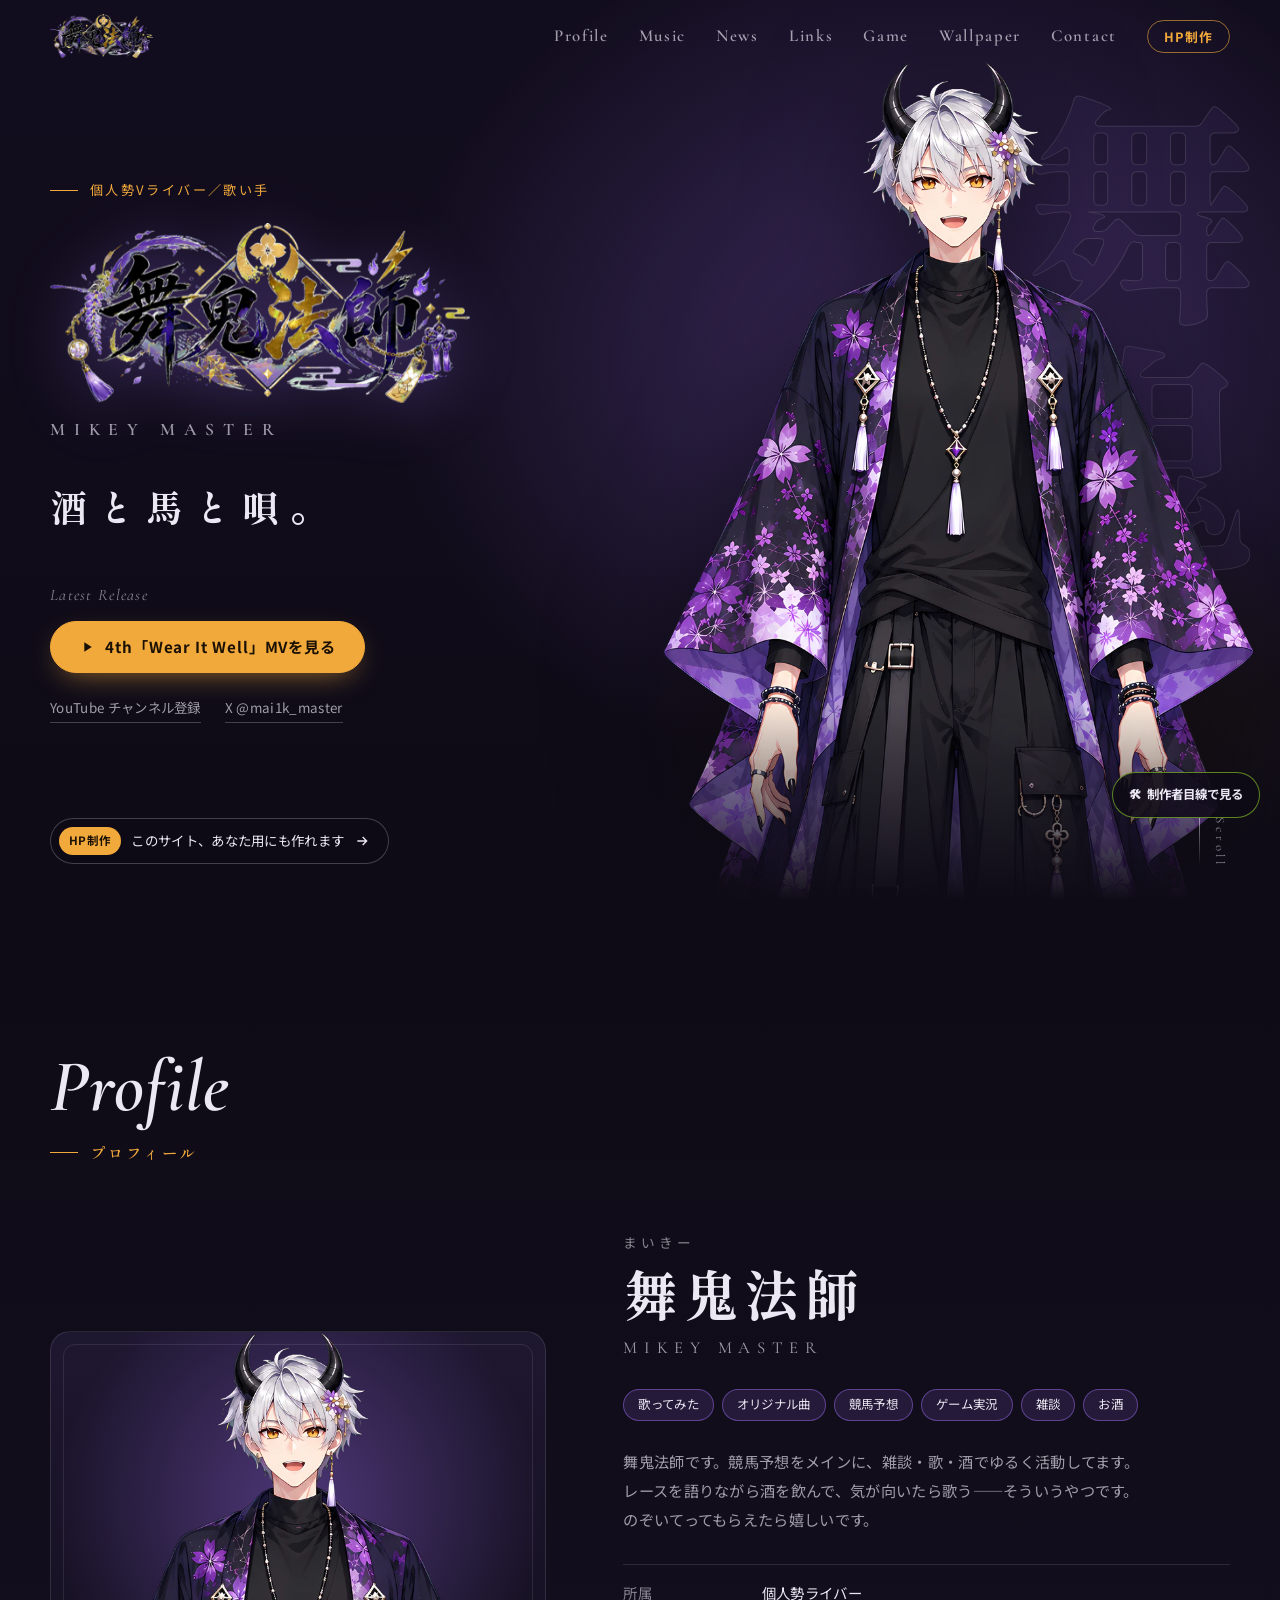
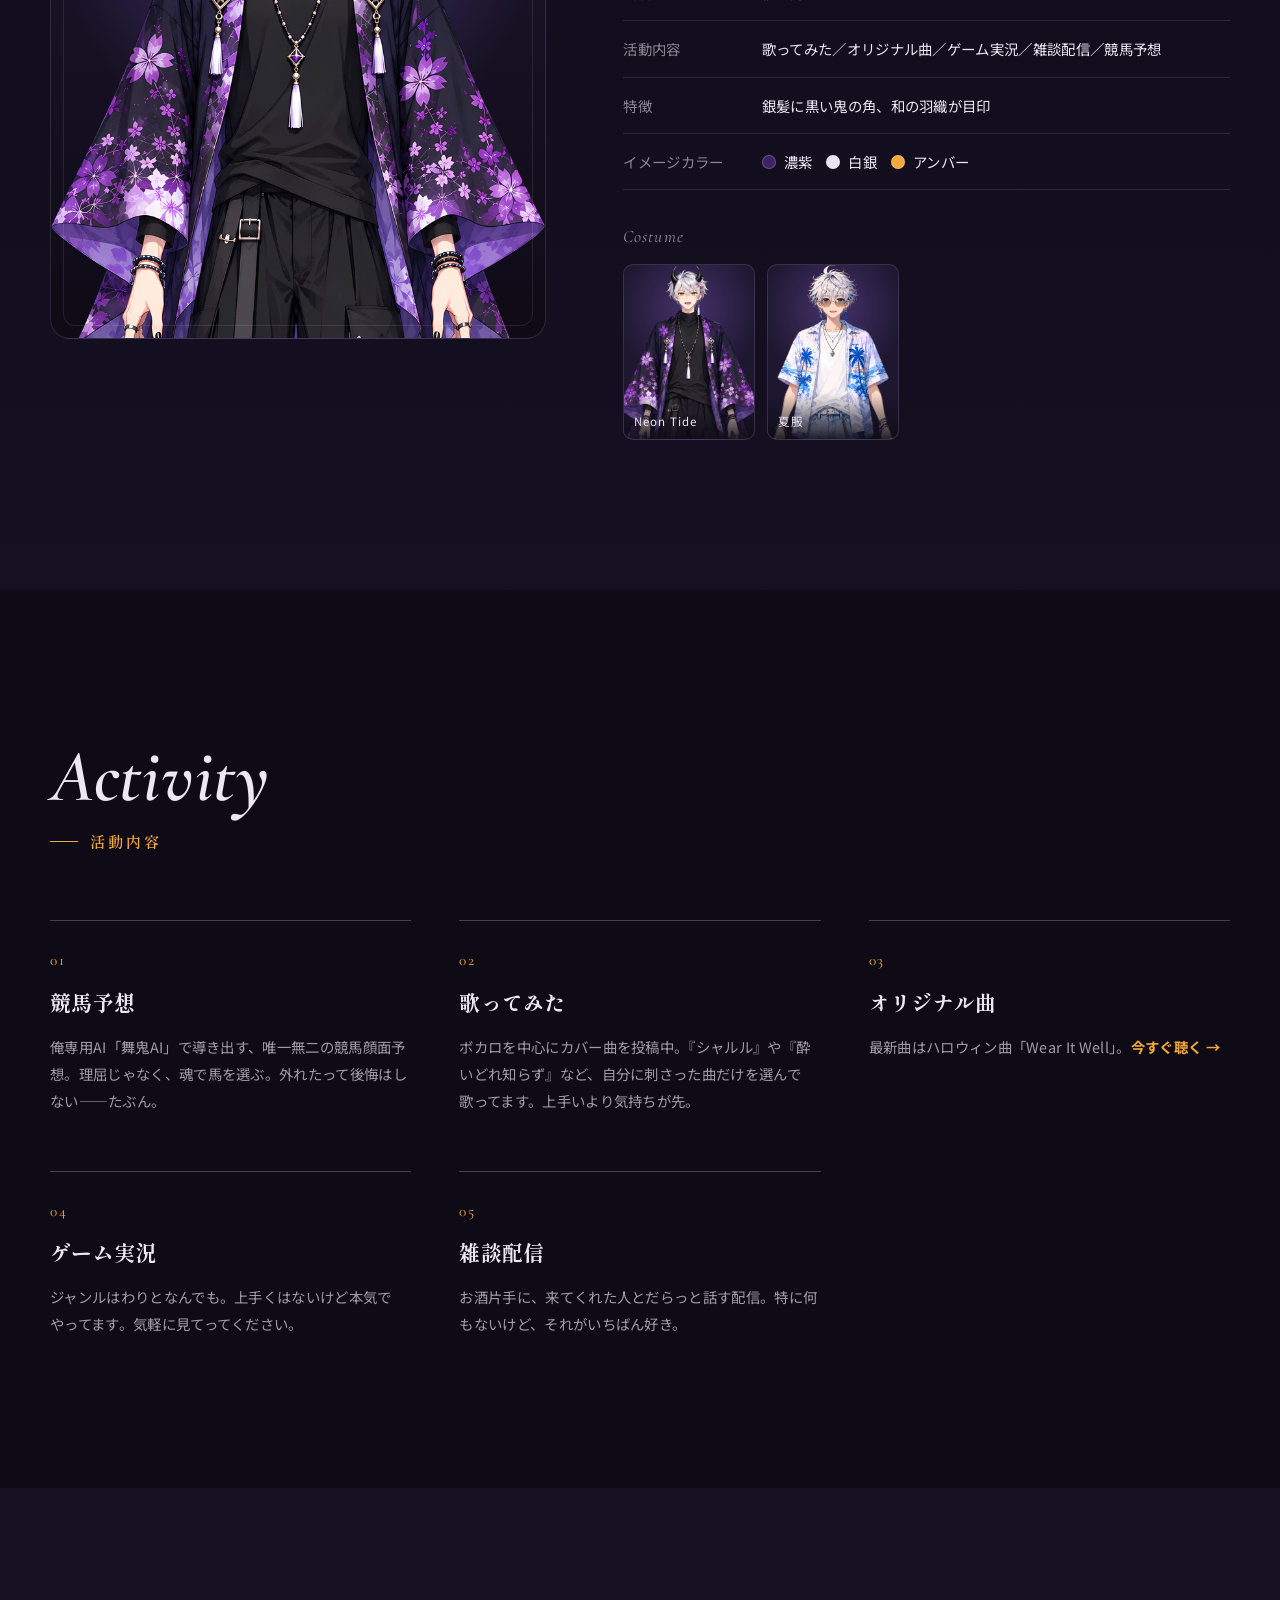
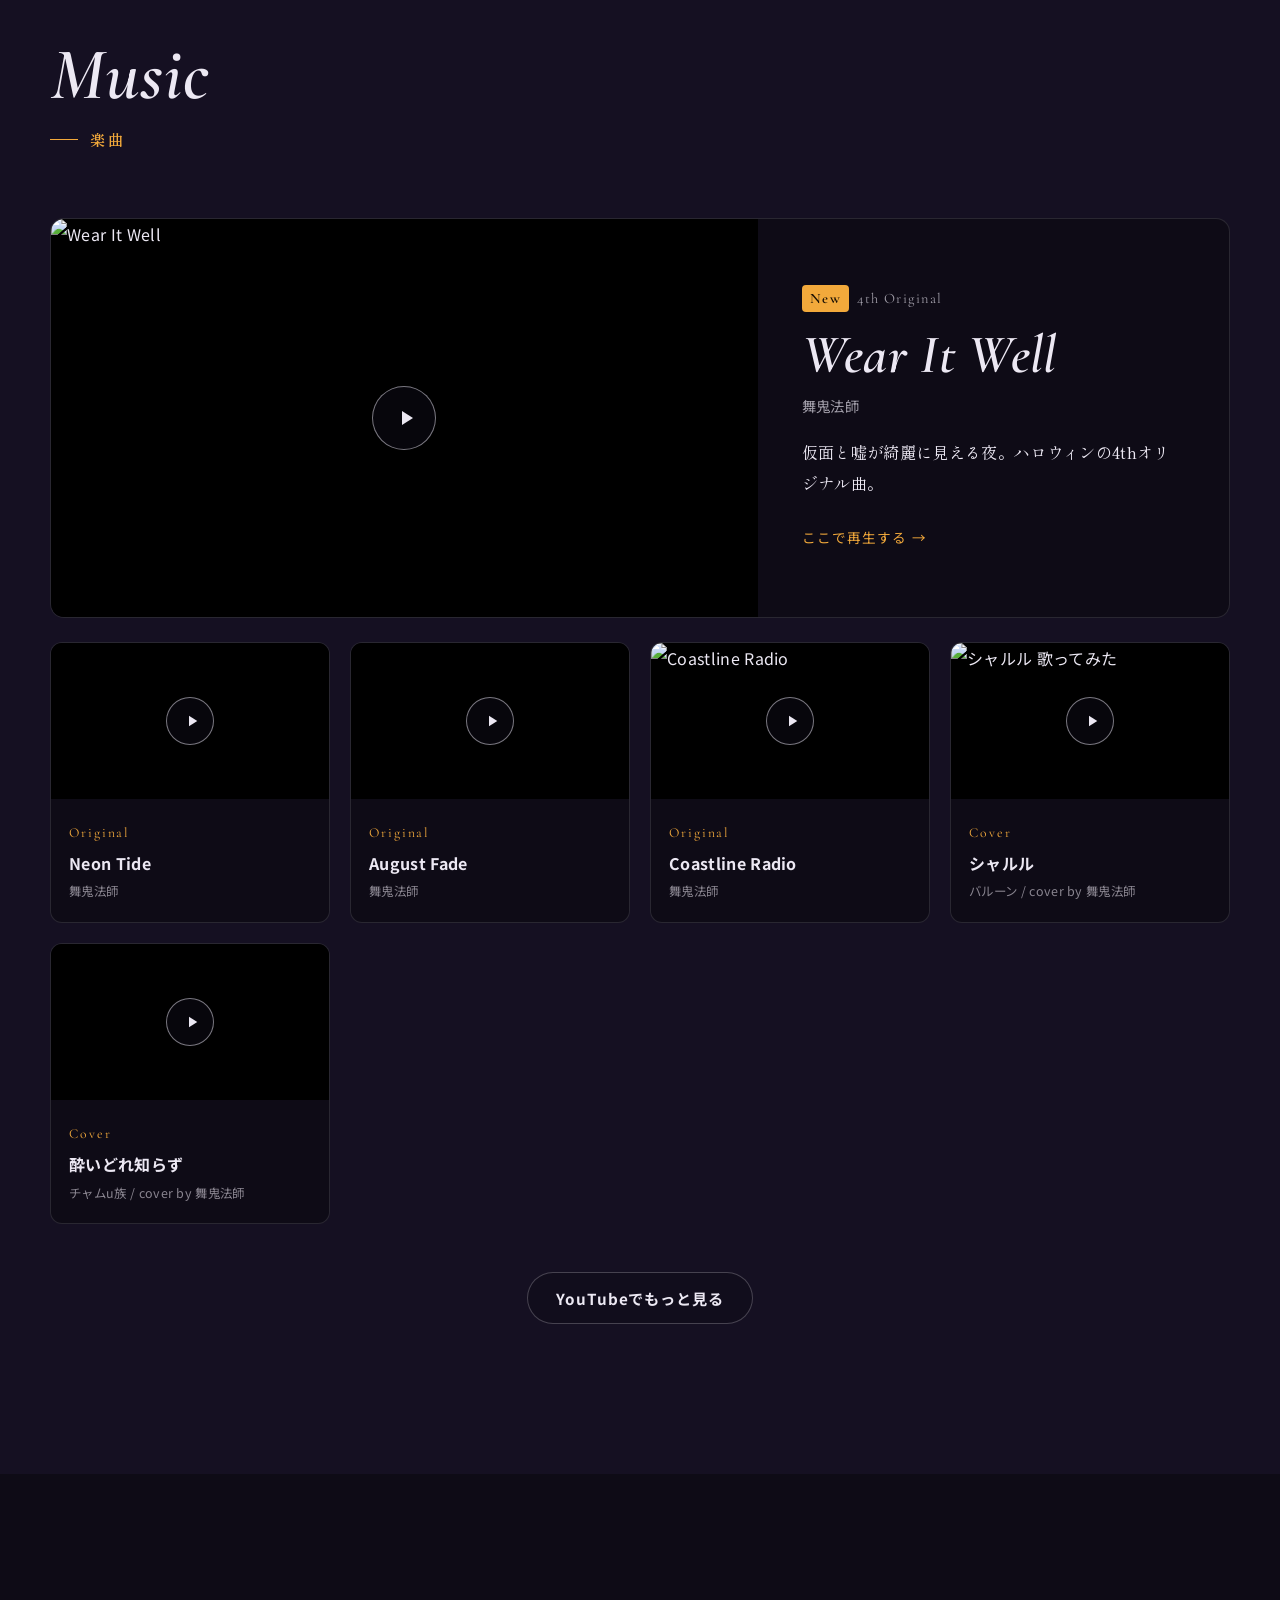
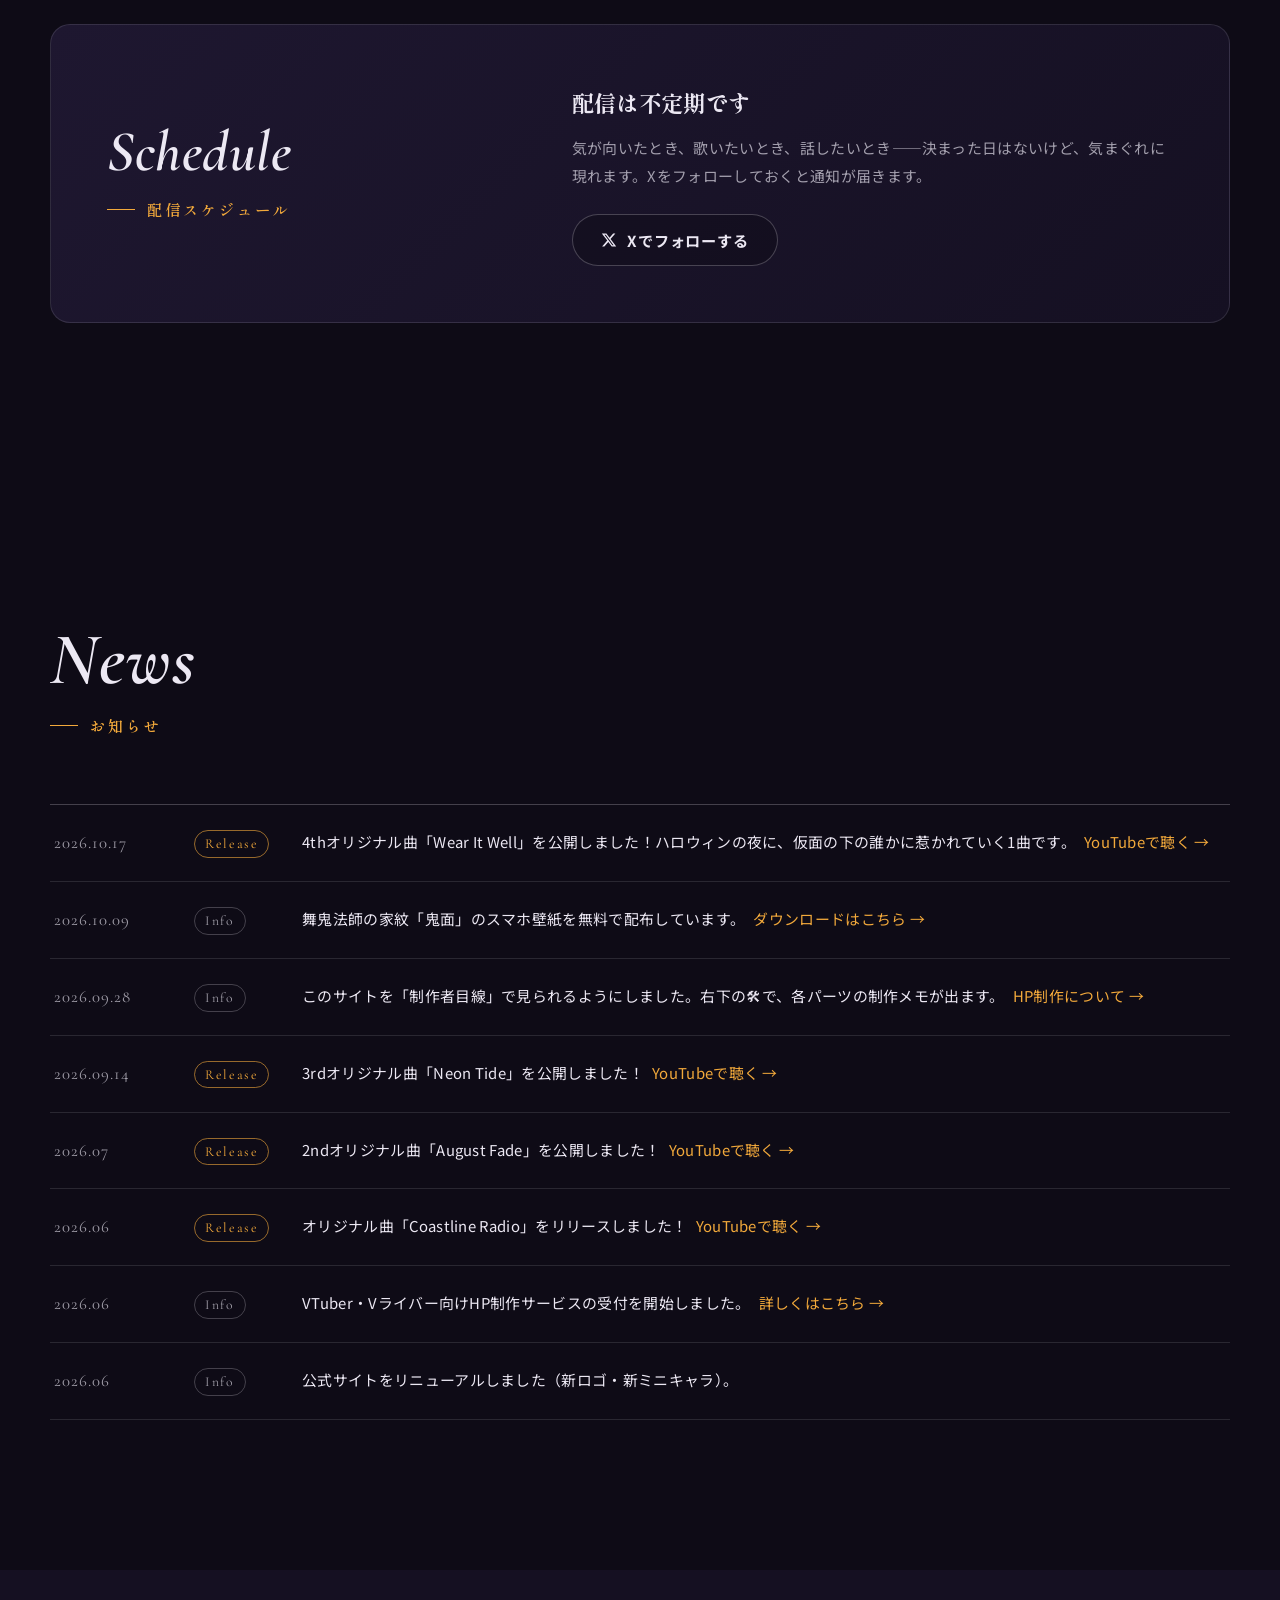
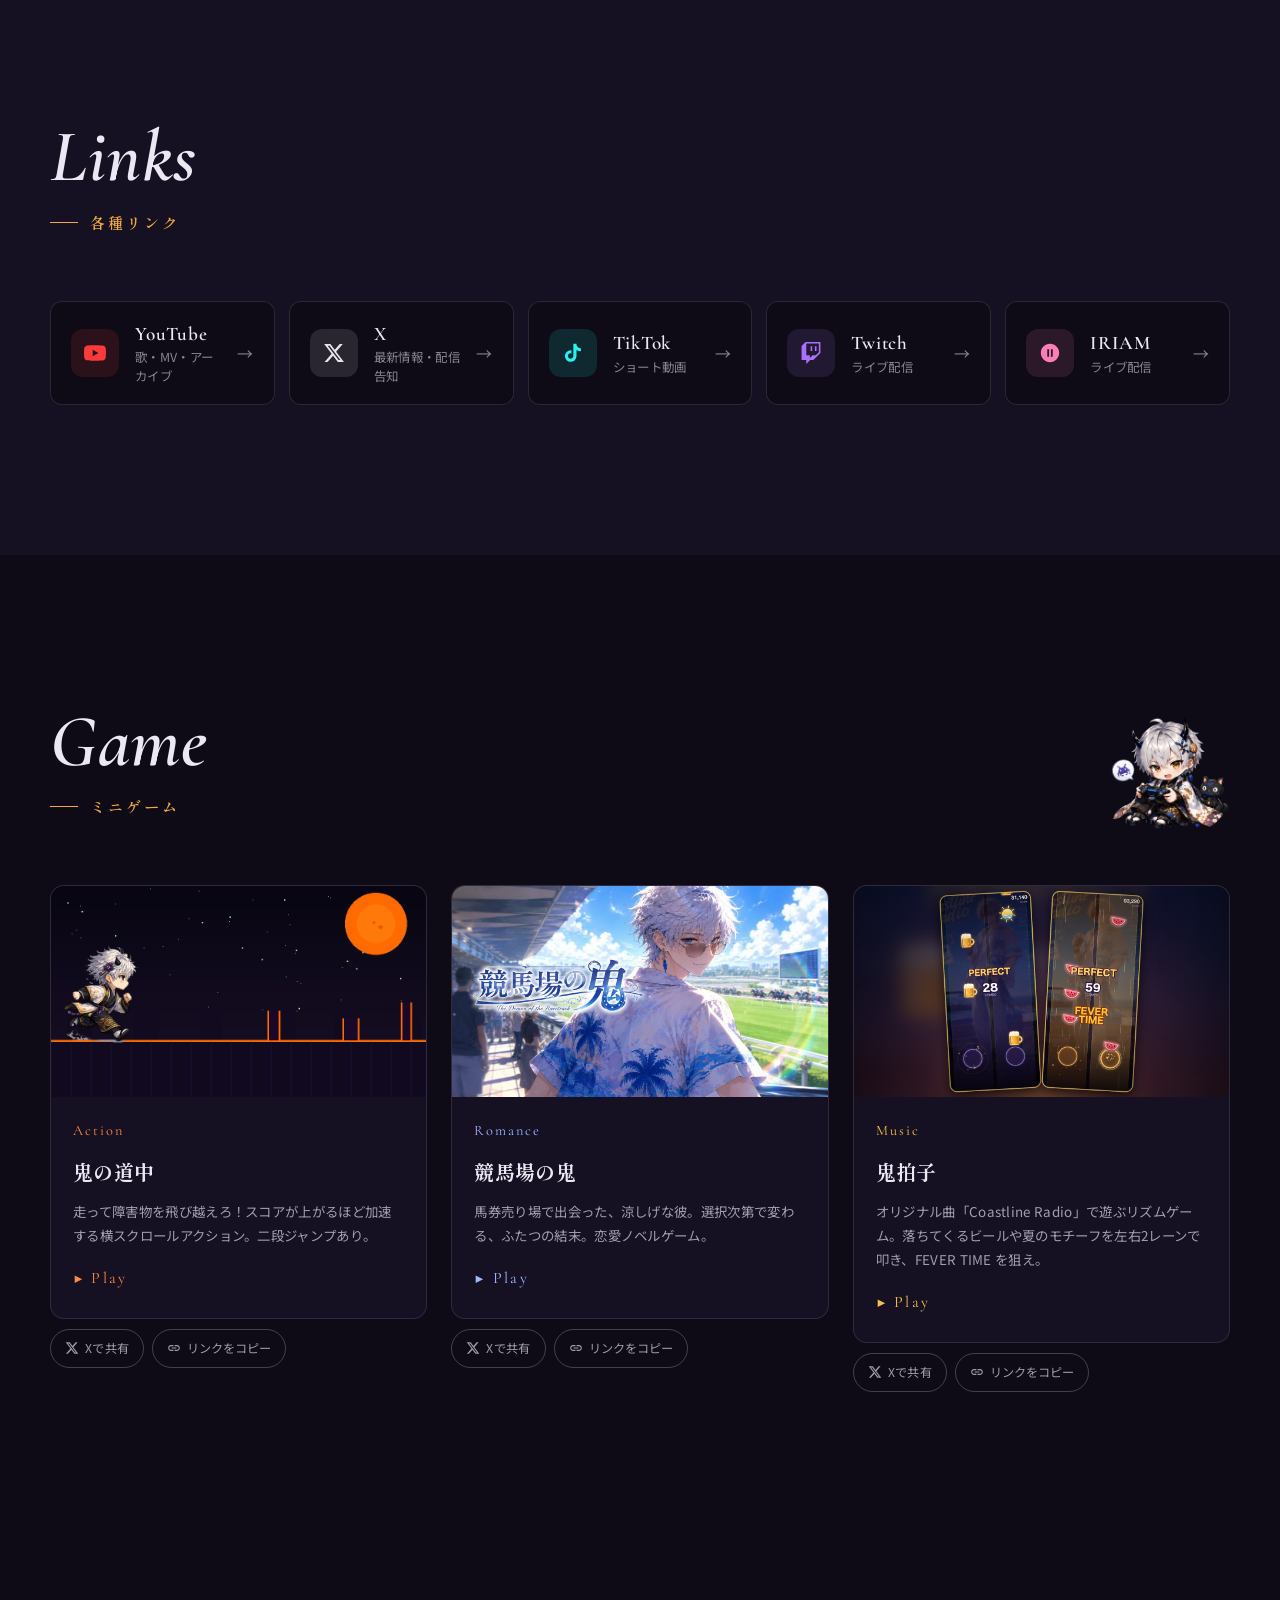
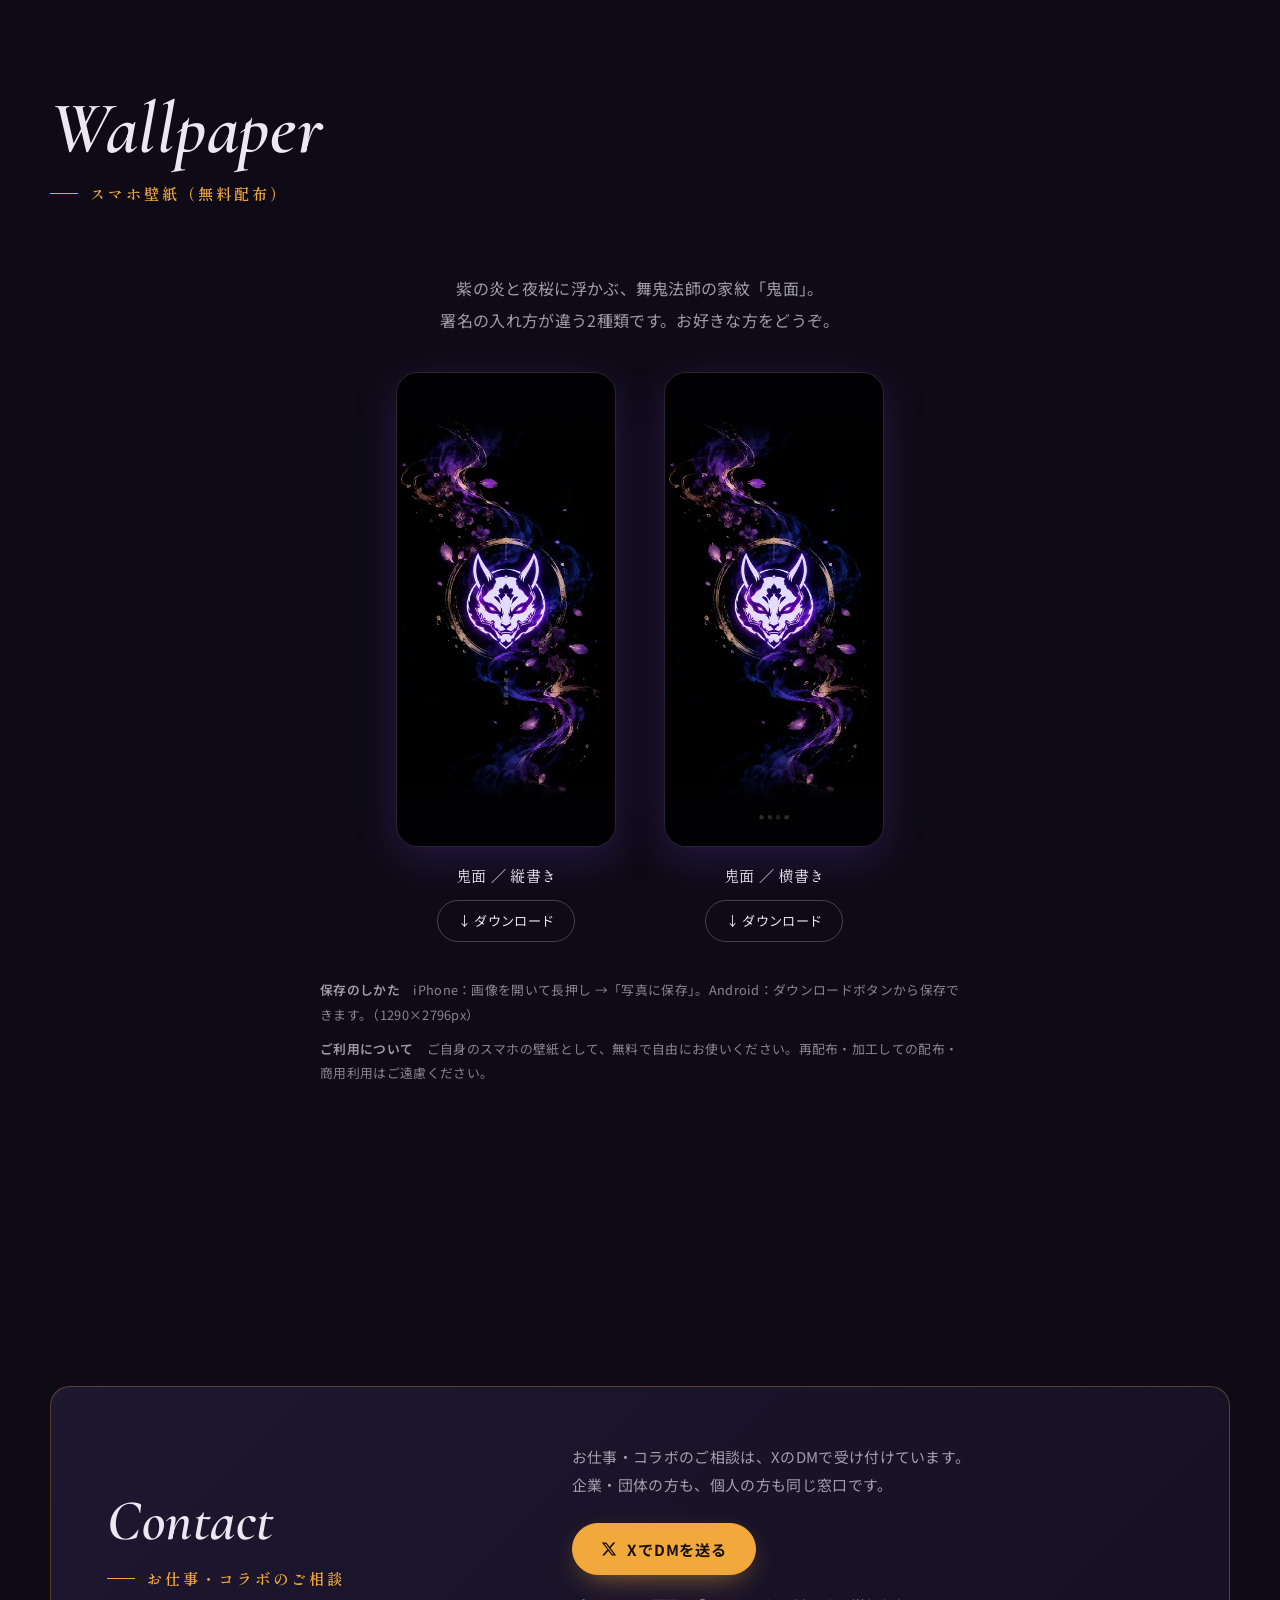
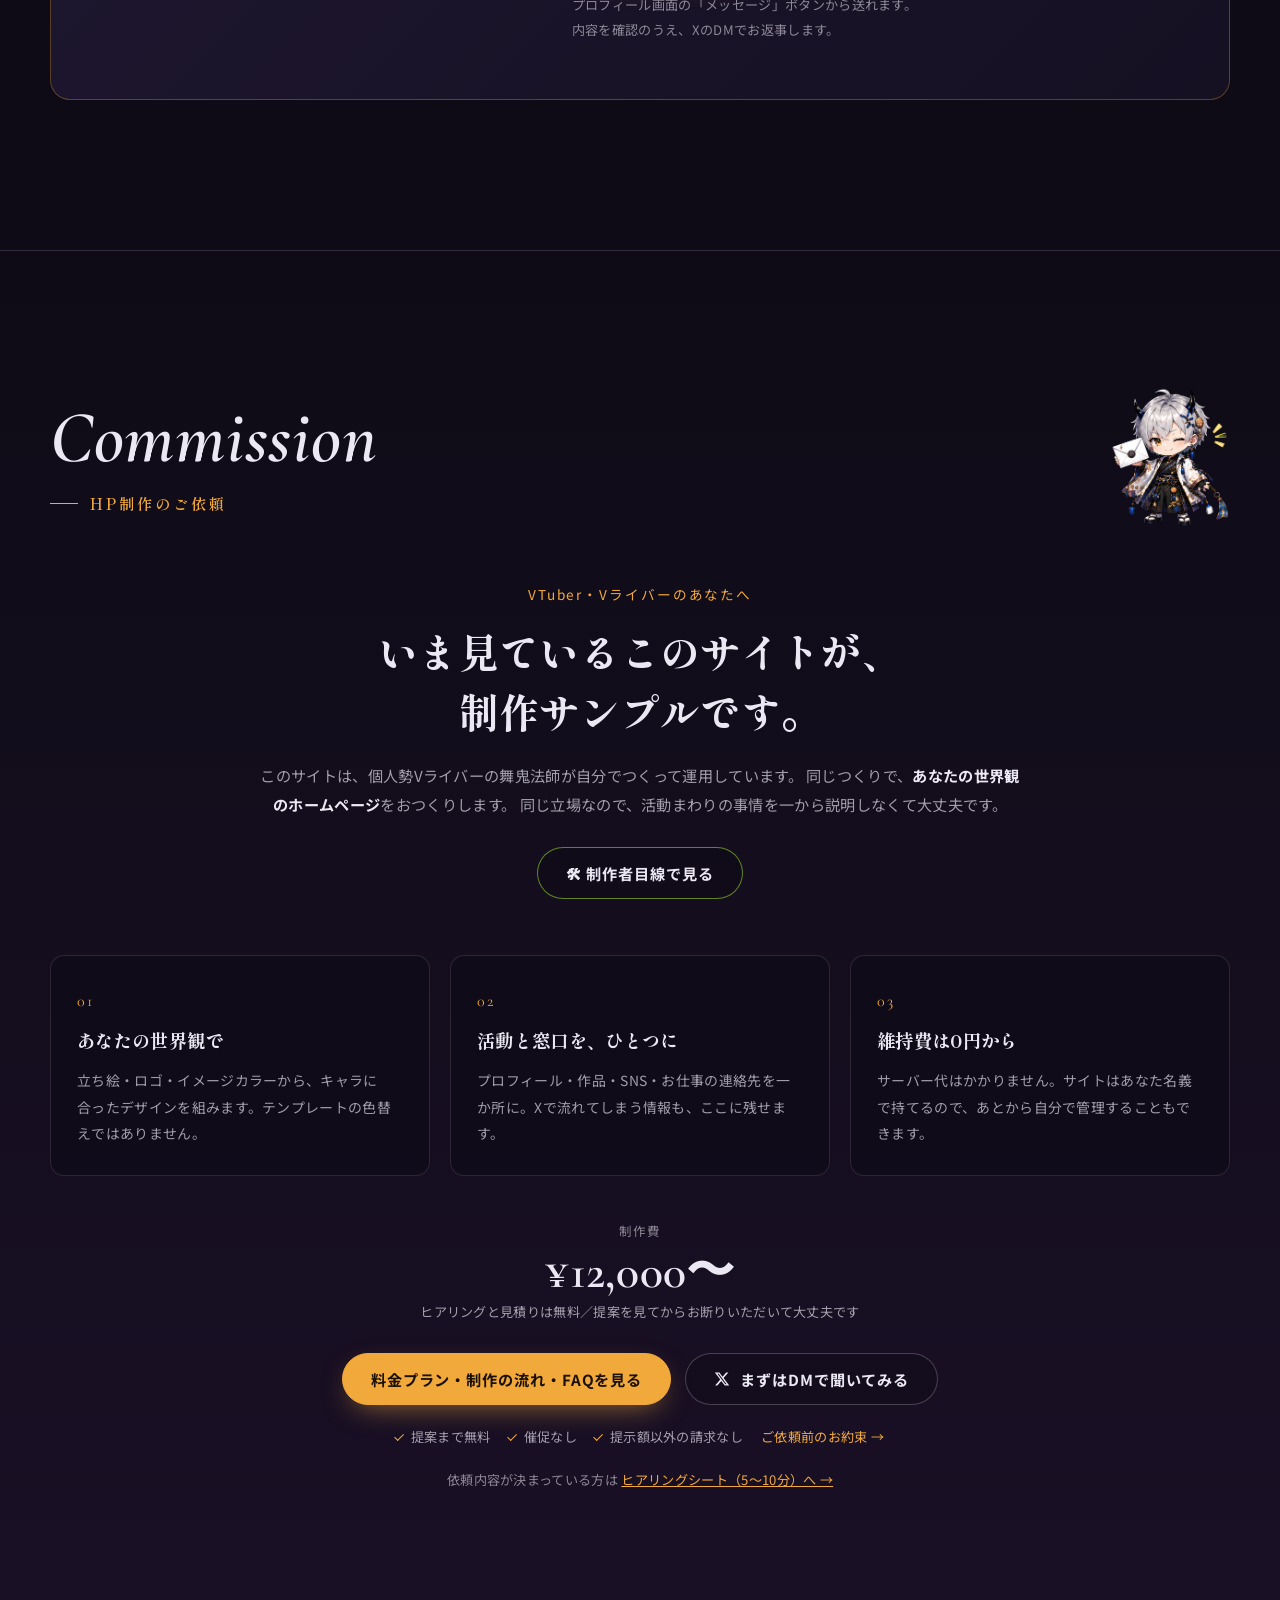
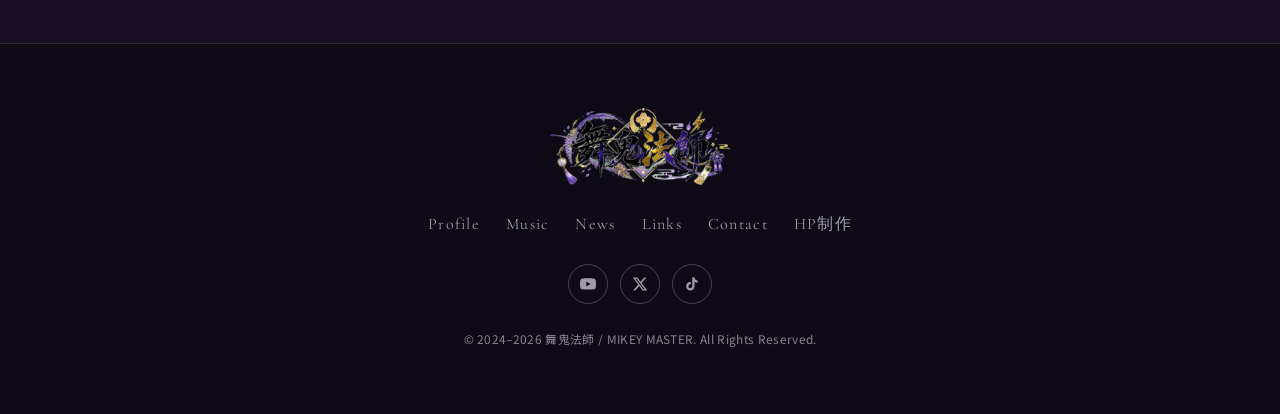
==== index.html @ de07096d "feat: 4thオリジナル曲「Wear It Well」を最新曲として追加 - MUSIC: Wear It Well を New 枠に、Neon Tide は一覧へ - NEWS: 2026.10" ====
<!DOCTYPE html>
<html lang="ja">
<head>
  <meta charset="UTF-8">
  <meta name="viewport" content="width=device-width, initial-scale=1.0, viewport-fit=cover">
  <title>舞鬼法師（まいきー）｜歌い手・Vライバー 公式サイト</title>
  <meta name="description" content="舞鬼法師（まいきー / MIKEY MASTER）公式サイト。歌ってみた・オリジナル曲・競馬予想で活動する個人勢Vライバー / 歌い手。4thオリジナル曲『Wear It Well』公開、『Neon Tide』『August Fade』『Coastline Radio』も配信中。VTuber・Vライバー向けのHP制作も受付中。">
  <meta name="theme-color" content="#0e0b16">
  <link rel="canonical" href="https://mikey-master.pages.dev/">

  <!-- OGP -->
  <meta property="og:type" content="website">
  <meta property="og:url" content="https://mikey-master.pages.dev/">
  <meta property="og:title" content="舞鬼法師（まいきー）｜歌い手・Vライバー 公式サイト">
  <meta property="og:description" content="歌ってみた・オリジナル曲・競馬予想で活動する個人勢Vライバー / 歌い手。4thオリジナル曲『Wear It Well』公開、『Neon Tide』『August Fade』『Coastline Radio』も配信中。">
  <meta property="og:image" content="https://mikey-master.pages.dev/assets/images/og/og-image.png">
  <meta property="og:image:width" content="1200">
  <meta property="og:image:height" content="630">
  <meta property="og:image:alt" content="舞鬼法師 公式サイト。銀髪に鬼の角、紫の羽織の立ち絵と筆文字ロゴ">
  <meta name="twitter:image" content="https://mikey-master.pages.dev/assets/images/og/og-image.png">
  <meta property="og:site_name" content="舞鬼法師 | MIKEY MASTER">
  <meta name="twitter:card" content="summary_large_image">
  <meta name="twitter:site" content="@mai1k_master">

  <!-- Favicon -->
  <link rel="icon" type="image/png" href="assets/images/icons/favicon.png">
  <link rel="apple-touch-icon" href="assets/images/icons/apple-touch-icon.png">

  <!-- 構造化データ -->
  <script type="application/ld+json">
  {
    "@context": "https://schema.org",
    "@graph": [
      {
        "@type": "Person",
        "name": "舞鬼法師",
        "alternateName": ["まいきー", "MIKEY MASTER"],
        "url": "https://mikey-master.pages.dev/",
        "image": "https://mikey-master.pages.dev/assets/images/og/og-image.png",
        "description": "競馬予想・歌ってみた・ゲーム実況で活動する個人勢Vライバー",
        "sameAs": [
          "https://x.com/mai1k_master",
          "https://www.youtube.com/@mikey-master",
          "https://www.tiktok.com/@mikey_master"
        ],
        "makesOffer": {
          "@type": "Offer",
          "url": "https://mikey-master.pages.dev/lp",
          "priceCurrency": "JPY",
          "price": "12000",
          "itemOffered": {
            "@type": "Service",
            "name": "VTuber・Vライバー向けホームページ制作",
            "serviceType": "Webサイト制作"
          }
        }
      },
      {
        "@type": "MusicRecording",
        "name": "Wear It Well",
        "byArtist": { "@type": "Person", "name": "舞鬼法師" },
        "url": "https://youtu.be/qjQ-L2pZIZY",
        "datePublished": "2026-10-17"
      },
      {
        "@type": "MusicRecording",
        "name": "Neon Tide",
        "byArtist": { "@type": "Person", "name": "舞鬼法師" },
        "url": "https://youtu.be/PnDQp43p5jg",
        "datePublished": "2026-09-14"
      },
      {
        "@type": "MusicRecording",
        "name": "August Fade",
        "byArtist": { "@type": "Person", "name": "舞鬼法師" },
        "url": "https://youtu.be/i1CnU-3uneM",
        "datePublished": "2026-07-10"
      },
      {
        "@type": "MusicRecording",
        "name": "Coastline Radio",
        "byArtist": { "@type": "Person", "name": "舞鬼法師" },
        "url": "https://youtu.be/qkdBPhUHyPw",
        "datePublished": "2026-06"
      }
    ]
  }
  </script>

  <link rel="preload" as="image" href="assets/images/kv-maiki.webp">
  <link rel="preconnect" href="https://fonts.googleapis.com">
  <link rel="preconnect" href="https://fonts.gstatic.com" crossorigin>
  <link href="https://fonts.googleapis.com/css2?family=Cormorant+Garamond:ital,wght@0,500;0,600;1,500;1,600&family=Noto+Sans+JP:wght@400;500;700&family=Shippori+Mincho+B1:wght@600;800&display=swap" rel="stylesheet">
  <link rel="stylesheet" href="style.css">
</head>
<body>

  <a href="#main" class="skip-link">メインコンテンツへスキップ</a>

  <!-- ===== LOADING ===== -->
  <div id="loading" aria-hidden="true">
    <img src="assets/images/maiki-logo.png" alt="" class="loading-logo" width="480" height="206">
  </div>

  <!-- ===== HEADER ===== -->
  <header id="header" class="site-header">
    <div class="header-inner">
      <a href="#top" class="header-logo" aria-label="舞鬼法師 トップへ">
        <img src="assets/images/maiki-logo.png" alt="舞鬼法師" width="480" height="206">
      </a>
      <nav class="nav" aria-label="メイン">
        <ul>
          <li><a href="#profile">Profile</a></li>
          <li><a href="#music">Music</a></li>
          <li><a href="#news">News</a></li>
          <li><a href="#links">Links</a></li>
          <li><a href="#game">Game</a></li>
          <li><a href="#wallpaper">Wallpaper</a></li>
          <li><a href="#contact">Contact</a></li>
          <li><a href="#commission" class="nav-commission">HP制作</a></li>
        </ul>
      </nav>
      <button class="hamburger" id="hamburger" aria-label="メニューを開く" aria-expanded="false" aria-controls="mobileMenu">
        <span></span><span></span>
      </button>
    </div>
  </header>

  <!-- モバイルメニュー -->
  <div class="mobile-menu" id="mobileMenu" inert>
    <ul>
      <li><a href="#top" class="mobile-link"><span>Top</span>トップ</a></li>
      <li><a href="#profile" class="mobile-link"><span>Profile</span>プロフィール</a></li>
      <li><a href="#music" class="mobile-link"><span>Music</span>楽曲</a></li>
      <li><a href="#news" class="mobile-link"><span>News</span>お知らせ</a></li>
      <li><a href="#links" class="mobile-link"><span>Links</span>リンク</a></li>
      <li><a href="#game" class="mobile-link"><span>Game</span>ミニゲーム</a></li>
      <li><a href="#wallpaper" class="mobile-link"><span>Wallpaper</span>スマホ壁紙</a></li>
      <li><a href="#contact" class="mobile-link"><span>Contact</span>お仕事のご相談</a></li>
      <li><a href="#commission" class="mobile-link"><span>Commission</span>HP制作</a></li>
    </ul>
  </div>

  <main id="main">

    <!-- ===== HERO ===== -->
    <section id="top" class="hero" data-making>
      <aside class="making-note" aria-label="制作メモ"><span class="making-note-tag">MAKING</span><strong>ファーストビュー</strong>立ち絵を主役に、名前・キャッチコピー・最新作が3秒で伝わる構成。いちばん見てほしいものへ1タップで行けます。</aside>
      <div class="hero-bg" aria-hidden="true">
        <span class="hero-bg-word">舞鬼</span>
      </div>
      <div class="hero-inner">
        <div class="hero-text">
          <p class="hero-eyebrow">個人勢Vライバー／歌い手</p>
          <h1 class="hero-title">
            <img src="assets/images/maiki-logo.png" alt="舞鬼法師" width="480" height="206">
            <span class="hero-title-en">MIKEY MASTER</span>
          </h1>
          <p class="hero-catch">酒と馬と唄。</p>
          <div class="hero-latest">
            <span class="hero-latest-label">Latest Release</span>
            <a href="/go/wear-it-well?src=hero" class="btn btn-primary" target="_blank" rel="noopener">
              <svg viewBox="0 0 24 24" fill="currentColor" aria-hidden="true"><path d="M8 5v14l11-7z"/></svg>
              4th「Wear It Well」MVを見る
            </a>
          </div>
          <div class="hero-sub-links">
            <a href="/go/subscribe?src=hero" target="_blank" rel="noopener">YouTube チャンネル登録</a>
            <a href="https://x.com/mai1k_master" target="_blank" rel="noopener">X @mai1k_master</a>
          </div>
        </div>
        <div class="hero-visual">
          <img src="assets/images/kv-maiki.webp" alt="舞鬼法師の立ち絵。銀髪に黒い鬼の角、紫の花柄の羽織" width="900" height="2123" fetchpriority="high">
        </div>
      </div>
      <a href="#commission" class="hero-commission">
        <span class="hero-commission-tag">HP制作</span>
        <span>このサイト、あなた用にも作れます</span>
        <svg viewBox="0 0 24 24" fill="none" stroke="currentColor" stroke-width="2" aria-hidden="true"><path d="M5 12h14M13 6l6 6-6 6"/></svg>
      </a>
      <div class="scroll-hint" aria-hidden="true"><span>Scroll</span><i></i></div>
    </section>

    <!-- ===== PROFILE ===== -->
    <section id="profile" class="section profile" data-making>
      <aside class="making-note" aria-label="制作メモ"><span class="making-note-tag">MAKING</span><strong>プロフィール</strong>初見さんも企業の担当者も、まず見るのはここ。キャラの特徴と活動内容を一枚にまとめます。</aside>
      <div class="section-inner">
        <div class="sec-head reveal">
          <h2 class="sec-en">Profile</h2>
          <p class="sec-ja">プロフィール</p>
        </div>
        <div class="profile-grid">
          <figure class="profile-visual reveal">
            <img src="assets/images/kv-maiki-upper.webp" alt="舞鬼法師の上半身の立ち絵" width="760" height="932" loading="lazy">
          </figure>
          <div class="profile-body reveal">
            <p class="profile-kana">まいきー</p>
            <h3 class="profile-name">舞鬼法師</h3>
            <p class="profile-name-en">MIKEY MASTER</p>
            <ul class="profile-tags">
              <li>歌ってみた</li><li>オリジナル曲</li><li>競馬予想</li><li>ゲーム実況</li><li>雑談</li><li>お酒</li>
            </ul>
            <p class="profile-bio">
              舞鬼法師です。競馬予想をメインに、雑談・歌・酒でゆるく活動してます。<br>
              レースを語りながら酒を飲んで、気が向いたら歌う——そういうやつです。<br>
              のぞいてってもらえたら嬉しいです。
            </p>
            <dl class="profile-data">
              <div><dt>所属</dt><dd>個人勢ライバー</dd></div>
              <div><dt>活動内容</dt><dd>歌ってみた／オリジナル曲／ゲーム実況／雑談配信／競馬予想</dd></div>
              <div><dt>特徴</dt><dd>銀髪に黒い鬼の角、和の羽織が目印</dd></div>
              <div><dt>イメージカラー</dt><dd class="swatches"><span style="--c:#3b2166"></span>濃紫<span style="--c:#e8e4ef"></span>白銀<span style="--c:#f2a93b"></span>アンバー</dd></div>
            </dl>
            <div class="costumes">
              <p class="costumes-title">Costume</p>
              <ul>
                <li><img src="assets/images/kv-maiki-upper.webp" alt="" width="760" height="932" loading="lazy"><span>Neon Tide</span></li>
                <li><img src="assets/images/kv-maiki-summer.webp" alt="" width="760" height="1077" loading="lazy"><span>夏服</span></li>
              </ul>
            </div>
          </div>
        </div>
      </div>
    </section>

    <!-- ===== ACTIVITY ===== -->
    <section id="activity" class="section activity">
      <div class="section-inner">
        <div class="sec-head reveal">
          <h2 class="sec-en">Activity</h2>
          <p class="sec-ja">活動内容</p>
        </div>
        <div class="activity-list">
          <article class="activity-item reveal">
            <span class="activity-no">01</span>
            <h3>競馬予想</h3>
            <p>俺専用AI「舞鬼AI」で導き出す、唯一無二の競馬顔面予想。理屈じゃなく、魂で馬を選ぶ。外れたって後悔はしない——たぶん。</p>
          </article>
          <article class="activity-item reveal">
            <span class="activity-no">02</span>
            <h3>歌ってみた</h3>
            <p>ボカロを中心にカバー曲を投稿中。『シャルル』や『酔いどれ知らず』など、自分に刺さった曲だけを選んで歌ってます。上手いより気持ちが先。</p>
          </article>
          <article class="activity-item reveal">
            <span class="activity-no">03</span>
            <h3>オリジナル曲</h3>
            <p>最新曲はハロウィン曲「Wear It Well」。<a href="/go/wear-it-well?src=activity" target="_blank" rel="noopener">今すぐ聴く →</a></p>
          </article>
          <article class="activity-item reveal">
            <span class="activity-no">04</span>
            <h3>ゲーム実況</h3>
            <p>ジャンルはわりとなんでも。上手くはないけど本気でやってます。気軽に見てってください。</p>
          </article>
          <article class="activity-item reveal">
            <span class="activity-no">05</span>
            <h3>雑談配信</h3>
            <p>お酒片手に、来てくれた人とだらっと話す配信。特に何もないけど、それがいちばん好き。</p>
          </article>
        </div>
      </div>
    </section>

    <!-- ===== MUSIC ===== -->
    <section id="music" class="section music" data-making>
      <aside class="making-note" aria-label="制作メモ"><span class="making-note-tag">MAKING</span><strong>作品紹介</strong>動画はこのページの中で再生。YouTubeに飛ばさないので、見たあともサイトに残ってもらえます。</aside>
      <div class="section-inner">
        <div class="sec-head reveal">
          <h2 class="sec-en">Music</h2>
          <p class="sec-ja">楽曲</p>
        </div>

        <a href="/go/wear-it-well?src=featured" class="music-featured reveal" target="_blank" rel="noopener" data-video="qjQ-L2pZIZY" data-video-title="Wear It Well">
          <div class="music-featured-thumb">
            <img src="https://img.youtube.com/vi/qjQ-L2pZIZY/maxresdefault.jpg" alt="Wear It Well" loading="lazy" onerror="this.src='https://img.youtube.com/vi/qjQ-L2pZIZY/hqdefault.jpg'">
            <span class="play" aria-hidden="true"><svg viewBox="0 0 24 24" fill="currentColor"><path d="M8 5v14l11-7z"/></svg></span>
          </div>
          <div class="music-featured-info">
            <p class="music-badges"><span class="badge-new">New</span><span>4th Original</span></p>
            <h3 class="music-featured-title">Wear It Well</h3>
            <p class="music-featured-artist">舞鬼法師</p>
            <p class="music-featured-desc">仮面と嘘が綺麗に見える夜。ハロウィンの4thオリジナル曲。</p>
            <span class="music-featured-cta">ここで再生する</span>
          </div>
        </a>

        <div class="music-grid">
          <a href="/go/neon-tide?src=grid" class="music-card reveal" target="_blank" rel="noopener" data-video="PnDQp43p5jg" data-video-title="Neon Tide">
            <div class="music-thumb">
              <img src="https://img.youtube.com/vi/PnDQp43p5jg/maxresdefault.jpg" alt="Neon Tide" loading="lazy" onerror="this.src='https://img.youtube.com/vi/PnDQp43p5jg/hqdefault.jpg'">
              <span class="play" aria-hidden="true"><svg viewBox="0 0 24 24" fill="currentColor"><path d="M8 5v14l11-7z"/></svg></span>
            </div>
            <div class="music-info">
              <span class="music-label">Original</span>
              <h3 class="music-title">Neon Tide</h3>
              <p class="music-artist">舞鬼法師</p>
            </div>
          </a>
          <a href="/go/august-fade?src=grid" class="music-card reveal" target="_blank" rel="noopener" data-video="i1CnU-3uneM" data-video-title="August Fade">
            <div class="music-thumb">
              <img src="https://img.youtube.com/vi/i1CnU-3uneM/maxresdefault.jpg" alt="August Fade" loading="lazy" onerror="this.src='https://img.youtube.com/vi/i1CnU-3uneM/hqdefault.jpg'">
              <span class="play" aria-hidden="true"><svg viewBox="0 0 24 24" fill="currentColor"><path d="M8 5v14l11-7z"/></svg></span>
            </div>
            <div class="music-info">
              <span class="music-label">Original</span>
              <h3 class="music-title">August Fade</h3>
              <p class="music-artist">舞鬼法師</p>
            </div>
          </a>
          <a href="/go/coastline-radio?src=grid" class="music-card reveal" target="_blank" rel="noopener" data-video="qkdBPhUHyPw" data-video-title="Coastline Radio">
            <div class="music-thumb">
              <img src="https://img.youtube.com/vi/qkdBPhUHyPw/maxresdefault.jpg" alt="Coastline Radio" loading="lazy" onerror="this.src='https://img.youtube.com/vi/qkdBPhUHyPw/hqdefault.jpg'">
              <span class="play" aria-hidden="true"><svg viewBox="0 0 24 24" fill="currentColor"><path d="M8 5v14l11-7z"/></svg></span>
            </div>
            <div class="music-info">
              <span class="music-label">Original</span>
              <h3 class="music-title">Coastline Radio</h3>
              <p class="music-artist">舞鬼法師</p>
            </div>
          </a>
          <a href="/go/charles?src=grid" class="music-card reveal" target="_blank" rel="noopener" data-video="rMBv-4_VAtc" data-video-title="シャルル 歌ってみた">
            <div class="music-thumb">
              <img src="https://img.youtube.com/vi/rMBv-4_VAtc/maxresdefault.jpg" alt="シャルル 歌ってみた" loading="lazy" onerror="this.src='https://img.youtube.com/vi/rMBv-4_VAtc/hqdefault.jpg'">
              <span class="play" aria-hidden="true"><svg viewBox="0 0 24 24" fill="currentColor"><path d="M8 5v14l11-7z"/></svg></span>
            </div>
            <div class="music-info">
              <span class="music-label">Cover</span>
              <h3 class="music-title">シャルル</h3>
              <p class="music-artist">バルーン / cover by 舞鬼法師</p>
            </div>
          </a>
          <a href="/go/yoidore?src=grid" class="music-card reveal" target="_blank" rel="noopener" data-video="gUv6OLai54A" data-video-title="酔いどれ知らず 歌ってみた">
            <div class="music-thumb">
              <img src="https://img.youtube.com/vi/gUv6OLai54A/maxresdefault.jpg" alt="酔いどれ知らず 歌ってみた" loading="lazy" onerror="this.src='https://img.youtube.com/vi/gUv6OLai54A/hqdefault.jpg'">
              <span class="play" aria-hidden="true"><svg viewBox="0 0 24 24" fill="currentColor"><path d="M8 5v14l11-7z"/></svg></span>
            </div>
            <div class="music-info">
              <span class="music-label">Cover</span>
              <h3 class="music-title">酔いどれ知らず</h3>
              <p class="music-artist">チャムu族 / cover by 舞鬼法師</p>
            </div>
          </a>
        </div>
        <div class="section-more reveal">
          <a href="/go/channel?src=music" class="btn btn-ghost" target="_blank" rel="noopener">YouTubeでもっと見る</a>
        </div>
      </div>
    </section>

    <!-- ===== SCHEDULE ===== -->
    <section id="schedule" class="section schedule" data-making>
      <aside class="making-note" aria-label="制作メモ"><span class="making-note-tag">MAKING</span><strong>配信予定</strong>決まった曜日がなくても大丈夫。「どこを見れば告知が届くか」を書いておけば、予定欄として機能します。</aside>
      <div class="section-inner">
        <div class="schedule-card reveal">
          <div>
            <h2 class="sec-en">Schedule</h2>
            <p class="sec-ja">配信スケジュール</p>
          </div>
          <div class="schedule-body">
            <h3>配信は不定期です</h3>
            <p>気が向いたとき、歌いたいとき、話したいとき——決まった日はないけど、気まぐれに現れます。Xをフォローしておくと通知が届きます。</p>
            <a href="https://x.com/mai1k_master" class="btn btn-ghost" target="_blank" rel="noopener">
              <svg viewBox="0 0 24 24" fill="currentColor" aria-hidden="true"><path d="M18.244 2.25h3.308l-7.227 8.26 8.502 11.24H16.17l-5.214-6.817L4.99 21.75H1.68l7.73-8.835L1.254 2.25H8.08l4.713 6.231zm-1.161 17.52h1.833L7.084 4.126H5.117z"/></svg>
              Xでフォローする
            </a>
          </div>
        </div>
      </div>
    </section>

    <!-- ===== NEWS ===== -->
    <section id="news" class="section news" data-making>
      <aside class="making-note" aria-label="制作メモ"><span class="making-note-tag">MAKING</span><strong>お知らせ</strong>告知は1行書き足すだけ。Xで流れてしまう情報も、ここに残ります。</aside>
      <div class="section-inner">
        <div class="sec-head reveal">
          <h2 class="sec-en">News</h2>
          <p class="sec-ja">お知らせ</p>
        </div>
        <ul class="news-list reveal">
          <li class="news-item">
            <time datetime="2026-10-17">2026.10.17</time>
            <span class="news-tag is-release">Release</span>
            <p>4thオリジナル曲「Wear It Well」を公開しました！ハロウィンの夜に、仮面の下の誰かに惹かれていく1曲です。<a href="/go/wear-it-well?src=news" target="_blank" rel="noopener">YouTubeで聴く →</a></p>
          </li>
          <li class="news-item">
            <time datetime="2026-10-09">2026.10.09</time>
            <span class="news-tag">Info</span>
            <p>舞鬼法師の家紋「鬼面」のスマホ壁紙を無料で配布しています。<a href="#wallpaper">ダウンロードはこちら →</a></p>
          </li>
          <li class="news-item">
            <time datetime="2026-09-28">2026.09.28</time>
            <span class="news-tag">Info</span>
            <p>このサイトを「制作者目線」で見られるようにしました。右下の🛠で、各パーツの制作メモが出ます。<a href="#commission">HP制作について →</a></p>
          </li>
          <li class="news-item">
            <time datetime="2026-09-14">2026.09.14</time>
            <span class="news-tag is-release">Release</span>
            <p>3rdオリジナル曲「Neon Tide」を公開しました！<a href="/go/neon-tide?src=news" target="_blank" rel="noopener">YouTubeで聴く →</a></p>
          </li>
          <li class="news-item">
            <time datetime="2026-07">2026.07</time>
            <span class="news-tag is-release">Release</span>
            <p>2ndオリジナル曲「August Fade」を公開しました！<a href="/go/august-fade?src=news" target="_blank" rel="noopener">YouTubeで聴く →</a></p>
          </li>
          <li class="news-item">
            <time datetime="2026-06">2026.06</time>
            <span class="news-tag is-release">Release</span>
            <p>オリジナル曲「Coastline Radio」をリリースしました！<a href="/go/coastline-radio?src=news" target="_blank" rel="noopener">YouTubeで聴く →</a></p>
          </li>
          <li class="news-item">
            <time datetime="2026-06">2026.06</time>
            <span class="news-tag">Info</span>
            <p>VTuber・Vライバー向けHP制作サービスの受付を開始しました。<a href="#commission">詳しくはこちら →</a></p>
          </li>
          <li class="news-item">
            <time datetime="2026-06">2026.06</time>
            <span class="news-tag">Info</span>
            <p>公式サイトをリニューアルしました（新ロゴ・新ミニキャラ）。</p>
          </li>
        </ul>
      </div>
    </section>

    <!-- ===== LINKS ===== -->
    <section id="links" class="section links" data-making>
      <aside class="making-note" aria-label="制作メモ"><span class="making-note-tag">MAKING</span><strong>リンク集</strong>各SNS・配信アプリへの入口を一か所に。リンクまとめサービスの代わりになります。</aside>
      <div class="section-inner">
        <div class="sec-head reveal">
          <h2 class="sec-en">Links</h2>
          <p class="sec-ja">各種リンク</p>
        </div>
        <div class="links-grid">
          <a href="/go/channel?src=links" class="link-card reveal" target="_blank" rel="noopener" style="--brand:#ff3b3b">
            <span class="link-icon"><svg viewBox="0 0 24 24" fill="currentColor" aria-hidden="true"><path d="M23.5 6.2a3 3 0 0 0-2.1-2.1C19.5 3.5 12 3.5 12 3.5s-7.5 0-9.4.5A3 3 0 0 0 .5 6.2C0 8.1 0 12 0 12s0 3.9.5 5.8a3 3 0 0 0 2.1 2.1c1.9.5 9.4.5 9.4.5s7.5 0 9.4-.5a3 3 0 0 0 2.1-2.1C24 15.9 24 12 24 12s0-3.9-.5-5.8zM9.5 15.6V8.4l6.3 3.6-6.3 3.6z"/></svg></span>
            <span class="link-info"><span class="link-label">YouTube</span><span class="link-desc">歌・MV・アーカイブ</span></span>
            <span class="link-arrow" aria-hidden="true">→</span>
          </a>
          <a href="https://x.com/mai1k_master" class="link-card reveal" target="_blank" rel="noopener" style="--brand:#e8e4ef">
            <span class="link-icon"><svg viewBox="0 0 24 24" fill="currentColor" aria-hidden="true"><path d="M18.244 2.25h3.308l-7.227 8.26 8.502 11.24H16.17l-5.214-6.817L4.99 21.75H1.68l7.73-8.835L1.254 2.25H8.08l4.713 6.231zm-1.161 17.52h1.833L7.084 4.126H5.117z"/></svg></span>
            <span class="link-info"><span class="link-label">X</span><span class="link-desc">最新情報・配信告知</span></span>
            <span class="link-arrow" aria-hidden="true">→</span>
          </a>
          <a href="https://www.tiktok.com/@mikey_master" class="link-card reveal" target="_blank" rel="noopener" style="--brand:#25f4ee">
            <span class="link-icon"><svg viewBox="0 0 24 24" fill="currentColor" aria-hidden="true"><path d="M19.59 6.69a4.83 4.83 0 0 1-3.77-4.25V2h-3.45v13.67a2.89 2.89 0 0 1-2.88 2.5 2.89 2.89 0 0 1-2.89-2.89 2.89 2.89 0 0 1 2.89-2.89c.28 0 .54.04.79.1V9.01a6.34 6.34 0 0 0-.79-.05 6.34 6.34 0 0 0-6.34 6.34 6.34 6.34 0 0 0 6.34 6.34 6.34 6.34 0 0 0 6.33-6.34V8.69a8.18 8.18 0 0 0 4.77 1.52V6.75a4.85 4.85 0 0 1-1-.06z"/></svg></span>
            <span class="link-info"><span class="link-label">TikTok</span><span class="link-desc">ショート動画</span></span>
            <span class="link-arrow" aria-hidden="true">→</span>
          </a>
          <a href="https://www.twitch.tv/MikeyMaster" class="link-card reveal" target="_blank" rel="noopener" style="--brand:#a970ff">
            <span class="link-icon"><svg viewBox="0 0 24 24" fill="currentColor" aria-hidden="true"><path d="M11.571 4.714h1.715v5.143H11.57zm4.715 0H18v5.143h-1.714zM6 0L1.714 4.286v15.428h5.143V24l4.286-4.286h3.428L22.286 12V0zm14.571 11.143l-3.428 3.428h-3.429l-3 3v-3H6.857V1.714h13.714z"/></svg></span>
            <span class="link-info"><span class="link-label">Twitch</span><span class="link-desc">ライブ配信</span></span>
            <span class="link-arrow" aria-hidden="true">→</span>
          </a>
          <a href="https://web.iriam.app/s/user/XR7cgAVLM7?uuid=e4538963" class="link-card reveal" target="_blank" rel="noopener" style="--brand:#ff7eb6">
            <span class="link-icon"><svg viewBox="0 0 24 24" fill="currentColor" aria-hidden="true"><path d="M12 2C6.48 2 2 6.48 2 12s4.48 10 10 10 10-4.48 10-10S17.52 2 12 2zm-1 14H9V8h2v8zm4 0h-2V8h2v8z"/></svg></span>
            <span class="link-info"><span class="link-label">IRIAM</span><span class="link-desc">ライブ配信</span></span>
            <span class="link-arrow" aria-hidden="true">→</span>
          </a>
        </div>
      </div>
    </section>

    <!-- ===== GAME ===== -->
    <section id="game" class="section game" data-making>
      <aside class="making-note" aria-label="制作メモ"><span class="making-note-tag">MAKING</span><strong>ミニゲーム</strong>ブラウザで遊べるゲームも置けます。立ち絵やオリジナル曲を使ったものなど、内容はご相談ください。</aside>
      <div class="section-inner">
        <div class="sec-head reveal">
          <h2 class="sec-en">Game</h2>
          <p class="sec-ja">ミニゲーム</p>
          <img src="assets/images/chibi-game.webp" alt="" class="sec-chara" aria-hidden="true" width="260" height="250" loading="lazy">
        </div>
        <div class="game-cards">
          <div class="game-entry reveal">
            <a class="game-card" href="game.html" style="--g:#ff8a3d">
              <div class="game-card-thumb" style="background-image:url('assets/images/game-thumb.png')"></div>
              <div class="game-card-body">
                <span class="game-card-tag">Action</span>
                <h3>鬼の道中</h3>
                <p>走って障害物を飛び越えろ！スコアが上がるほど加速する横スクロールアクション。二段ジャンプあり。</p>
                <span class="game-card-btn">▶ Play</span>
              </div>
            </a>
            <div class="game-share">
              <a class="share-btn x" target="_blank" rel="noopener" data-url="https://mikey-master.pages.dev/game" data-text="舞鬼法師のミニアクション「鬼の道中」で遊んでみて！">
                <svg viewBox="0 0 24 24" aria-hidden="true"><path d="M18.244 2.25h3.308l-7.227 8.26 8.502 11.24H16.17l-5.214-6.817L4.99 21.75H1.68l7.73-8.835L1.254 2.25H8.08l4.713 6.231zm-1.161 17.52h1.833L7.084 4.126H5.117z"/></svg>
                <span class="label">Xで共有</span>
              </a>
              <button type="button" class="share-btn copy" data-url="https://mikey-master.pages.dev/game">
                <svg viewBox="0 0 24 24" aria-hidden="true"><path d="M3.9 12c0-1.71 1.39-3.1 3.1-3.1h4V7H7c-2.76 0-5 2.24-5 5s2.24 5 5 5h4v-1.9H7c-1.71 0-3.1-1.39-3.1-3.1zM8 13h8v-2H8v2zm9-6h-4v1.9h4c1.71 0 3.1 1.39 3.1 3.1s-1.39 3.1-3.1 3.1h-4V17h4c2.76 0 5-2.24 5-5s-2.24-5-5-5z"/></svg>
                <span class="label">リンクをコピー</span>
              </button>
            </div>
          </div>
          <div class="game-entry reveal">
            <a class="game-card" href="love-game.html" style="--g:#9fb8ff">
              <div class="game-card-thumb" style="background-image:url('assets/images/vn-title.jpg')"></div>
              <div class="game-card-body">
                <span class="game-card-tag">Romance</span>
                <h3>競馬場の鬼</h3>
                <p>馬券売り場で出会った、涼しげな彼。選択次第で変わる、ふたつの結末。恋愛ノベルゲーム。</p>
                <span class="game-card-btn">▶ Play</span>
              </div>
            </a>
            <div class="game-share">
              <a class="share-btn x" target="_blank" rel="noopener" data-url="https://mikey-master.pages.dev/love-game" data-text="舞鬼法師の恋愛ノベルゲーム「競馬場の鬼」で遊んでみて！">
                <svg viewBox="0 0 24 24" aria-hidden="true"><path d="M18.244 2.25h3.308l-7.227 8.26 8.502 11.24H16.17l-5.214-6.817L4.99 21.75H1.68l7.73-8.835L1.254 2.25H8.08l4.713 6.231zm-1.161 17.52h1.833L7.084 4.126H5.117z"/></svg>
                <span class="label">Xで共有</span>
              </a>
              <button type="button" class="share-btn copy" data-url="https://mikey-master.pages.dev/love-game">
                <svg viewBox="0 0 24 24" aria-hidden="true"><path d="M3.9 12c0-1.71 1.39-3.1 3.1-3.1h4V7H7c-2.76 0-5 2.24-5 5s2.24 5 5 5h4v-1.9H7c-1.71 0-3.1-1.39-3.1-3.1zM8 13h8v-2H8v2zm9-6h-4v1.9h4c1.71 0 3.1 1.39 3.1 3.1s-1.39 3.1-3.1 3.1h-4V17h4c2.76 0 5-2.24 5-5s-2.24-5-5-5z"/></svg>
                <span class="label">リンクをコピー</span>
              </button>
            </div>
          </div>
          <div class="game-entry reveal">
            <a class="game-card" href="rhythm-game.html" style="--g:#f2c14e">
              <div class="game-card-thumb" style="background-image:url('assets/images/rhythm-thumb.jpg')"></div>
              <div class="game-card-body">
                <span class="game-card-tag">Music</span>
                <h3>鬼拍子</h3>
                <p>オリジナル曲「Coastline Radio」で遊ぶリズムゲーム。落ちてくるビールや夏のモチーフを左右2レーンで叩き、FEVER TIME を狙え。</p>
                <span class="game-card-btn">▶ Play</span>
              </div>
            </a>
            <div class="game-share">
              <a class="share-btn x" target="_blank" rel="noopener" data-url="https://mikey-master.pages.dev/rhythm-game" data-text="舞鬼法師のリズムゲーム「鬼拍子」で遊んでみて！">
                <svg viewBox="0 0 24 24" aria-hidden="true"><path d="M18.244 2.25h3.308l-7.227 8.26 8.502 11.24H16.17l-5.214-6.817L4.99 21.75H1.68l7.73-8.835L1.254 2.25H8.08l4.713 6.231zm-1.161 17.52h1.833L7.084 4.126H5.117z"/></svg>
                <span class="label">Xで共有</span>
              </a>
              <button type="button" class="share-btn copy" data-url="https://mikey-master.pages.dev/rhythm-game">
                <svg viewBox="0 0 24 24" aria-hidden="true"><path d="M3.9 12c0-1.71 1.39-3.1 3.1-3.1h4V7H7c-2.76 0-5 2.24-5 5s2.24 5 5 5h4v-1.9H7c-1.71 0-3.1-1.39-3.1-3.1zM8 13h8v-2H8v2zm9-6h-4v1.9h4c1.71 0 3.1 1.39 3.1 3.1s-1.39 3.1-3.1 3.1h-4V17h4c2.76 0 5-2.24 5-5s-2.24-5-5-5z"/></svg>
                <span class="label">リンクをコピー</span>
              </button>
            </div>
          </div>
        </div>
      </div>
    </section>

    <!-- ===== WALLPAPER ===== -->
    <section id="wallpaper" class="section wallpaper" data-making>
      <aside class="making-note" aria-label="制作メモ"><span class="making-note-tag">MAKING</span><strong>配布物</strong>壁紙やアイコンなどの無料配布コーナー。ファンが日常で使ってくれるものは、いちばん長く目に触れる宣伝になります。</aside>
      <div class="section-inner">
        <div class="sec-head reveal">
          <h2 class="sec-en">Wallpaper</h2>
          <p class="sec-ja">スマホ壁紙（無料配布）</p>
        </div>
        <p class="wallpaper-lead reveal">紫の炎と夜桜に浮かぶ、舞鬼法師の家紋「鬼面」。<br>署名の入れ方が違う2種類です。お好きな方をどうぞ。</p>
        <div class="wallpaper-grid">
          <figure class="wallpaper-item reveal">
            <a href="assets/images/wallpaper/maiki-wallpaper-onimen-vertical.jpg" target="_blank" rel="noopener" data-wallpaper="onimen-vertical">
              <img src="assets/images/wallpaper/maiki-wallpaper-onimen-vertical-thumb.webp" alt="舞鬼法師 鬼面のスマホ壁紙（縦書きの署名）" width="360" height="780" loading="lazy">
            </a>
            <figcaption>
              <span class="wallpaper-name">鬼面 ／ 縦書き</span>
              <a class="wallpaper-btn" href="assets/images/wallpaper/maiki-wallpaper-onimen-vertical.jpg" download="舞鬼法師_鬼面壁紙_縦書き.jpg" data-wallpaper="onimen-vertical">↓ ダウンロード</a>
            </figcaption>
          </figure>
          <figure class="wallpaper-item reveal">
            <a href="assets/images/wallpaper/maiki-wallpaper-onimen-horizontal.jpg" target="_blank" rel="noopener" data-wallpaper="onimen-horizontal">
              <img src="assets/images/wallpaper/maiki-wallpaper-onimen-horizontal-thumb.webp" alt="舞鬼法師 鬼面のスマホ壁紙（横書きの署名）" width="360" height="780" loading="lazy">
            </a>
            <figcaption>
              <span class="wallpaper-name">鬼面 ／ 横書き</span>
              <a class="wallpaper-btn" href="assets/images/wallpaper/maiki-wallpaper-onimen-horizontal.jpg" download="舞鬼法師_鬼面壁紙_横書き.jpg" data-wallpaper="onimen-horizontal">↓ ダウンロード</a>
            </figcaption>
          </figure>
        </div>
        <div class="wallpaper-note reveal">
          <p><strong>保存のしかた</strong>　iPhone：画像を開いて長押し →「写真に保存」。Android：ダウンロードボタンから保存できます。（1290×2796px）</p>
          <p><strong>ご利用について</strong>　ご自身のスマホの壁紙として、無料で自由にお使いください。再配布・加工しての配布・商用利用はご遠慮ください。</p>
        </div>
      </div>
    </section>

    <!-- ===== CONTACT ===== -->
    <section id="contact" class="section contact" data-making>
      <aside class="making-note" aria-label="制作メモ"><span class="making-note-tag">MAKING</span><strong>お仕事の窓口</strong>企業やコラボ相手が「どこに連絡すればいいか」で迷わないように、窓口をひとつに決めて書いておきます。</aside>
      <div class="section-inner">
        <div class="contact-card reveal">
          <div>
            <h2 class="sec-en">Contact</h2>
            <p class="sec-ja">お仕事・コラボのご相談</p>
          </div>
          <div class="contact-body">
            <p class="contact-lead">お仕事・コラボのご相談は、XのDMで受け付けています。<br>企業・団体の方も、個人の方も同じ窓口です。</p>
            <a href="https://x.com/mai1k_master" class="btn btn-primary" target="_blank" rel="noopener">
              <svg viewBox="0 0 24 24" fill="currentColor" aria-hidden="true"><path d="M18.244 2.25h3.308l-7.227 8.26 8.502 11.24H16.17l-5.214-6.817L4.99 21.75H1.68l7.73-8.835L1.254 2.25H8.08l4.713 6.231zm-1.161 17.52h1.833L7.084 4.126H5.117z"/></svg>
              XでDMを送る
            </a>
            <ul class="contact-notes">
              <li>プロフィール画面の「メッセージ」ボタンから送れます。</li>
              <li>内容を確認のうえ、XのDMでお返事します。</li>
            </ul>
          </div>
        </div>
      </div>
    </section>

    <!-- ===== COMMISSION ===== -->
    <section id="commission" class="section commission">
      <div class="section-inner">
        <div class="sec-head reveal">
          <h2 class="sec-en">Commission</h2>
          <p class="sec-ja">HP制作のご依頼</p>
          <img src="assets/images/chibi-letter.webp" alt="" class="sec-chara" aria-hidden="true" width="260" height="305" loading="lazy">
        </div>
        <div class="commission-intro reveal">
          <p class="commission-eyebrow">VTuber・Vライバーのあなたへ</p>
          <h3 class="commission-title"><span class="p">いま見ているこのサイトが、</span><span class="p">制作サンプルです。</span></h3>
          <p class="commission-desc">
            このサイトは、個人勢Vライバーの舞鬼法師が自分でつくって運用しています。
            同じつくりで、<strong>あなたの世界観のホームページ</strong>をおつくりします。
            同じ立場なので、活動まわりの事情を一から説明しなくて大丈夫です。
          </p>
          <button type="button" class="btn btn-ghost making-toggle-inline" data-making-toggle>🛠 制作者目線で見る</button>
        </div>

        <div class="commission-points">
          <div class="commission-point reveal">
            <span class="commission-point-num">01</span>
            <h4>あなたの世界観で</h4>
            <p>立ち絵・ロゴ・イメージカラーから、キャラに合ったデザインを組みます。テンプレートの色替えではありません。</p>
          </div>
          <div class="commission-point reveal">
            <span class="commission-point-num">02</span>
            <h4>活動と窓口を、ひとつに</h4>
            <p>プロフィール・作品・SNS・お仕事の連絡先を一か所に。Xで流れてしまう情報も、ここに残せます。</p>
          </div>
          <div class="commission-point reveal">
            <span class="commission-point-num">03</span>
            <h4>維持費は0円から</h4>
            <p>サーバー代はかかりません。サイトはあなた名義で持てるので、あとから自分で管理することもできます。</p>
          </div>
        </div>

        <div class="commission-price reveal">
          <span class="commission-price-label">制作費</span>
          <span class="commission-price-value">¥12,000〜</span>
          <span class="commission-price-note">ヒアリングと見積りは無料／提案を見てからお断りいただいて大丈夫です</span>
        </div>

        <div class="commission-cta reveal">
          <a href="lp.html" class="btn btn-primary">料金プラン・制作の流れ・FAQを見る</a>
          <a href="https://x.com/mai1k_master" class="btn btn-ghost" target="_blank" rel="noopener">
            <svg viewBox="0 0 24 24" fill="currentColor" aria-hidden="true"><path d="M18.244 2.25h3.308l-7.227 8.26 8.502 11.24H16.17l-5.214-6.817L4.99 21.75H1.68l7.73-8.835L1.254 2.25H8.08l4.713 6.231zm-1.161 17.52h1.833L7.084 4.126H5.117z"/></svg>
            まずはDMで聞いてみる
          </a>
        </div>
        <p class="assure reveal"><span>提案まで無料</span><span>催促なし</span><span>提示額以外の請求なし</span><a href="lp.html#promise">ご依頼前のお約束 →</a></p>
        <p class="commission-form-fallback">
          依頼内容が決まっている方は
          <a href="https://docs.google.com/forms/d/e/1FAIpQLSfzpyddkCqbz8-EEgq2HdEURjTFEFCmVBAB2pi12ck20L7Pog/viewform" target="_blank" rel="noopener">ヒアリングシート（5〜10分）へ →</a>
        </p>
      </div>
    </section>
  </main>

  <!-- ===== FOOTER ===== -->
  <footer class="footer">
    <div class="footer-inner">
      <img src="assets/images/maiki-logo.png" alt="舞鬼法師" class="footer-logo" width="480" height="206" loading="lazy">
      <nav class="footer-nav" aria-label="フッター">
        <a href="#profile">Profile</a>
        <a href="#music">Music</a>
        <a href="#news">News</a>
        <a href="#links">Links</a>
        <a href="#contact">Contact</a>
        <a href="#commission">HP制作</a>
      </nav>
      <div class="footer-social">
        <a href="/go/channel?src=footer" target="_blank" rel="noopener" aria-label="YouTube"><svg viewBox="0 0 24 24" fill="currentColor"><path d="M23.5 6.2a3 3 0 0 0-2.1-2.1C19.5 3.5 12 3.5 12 3.5s-7.5 0-9.4.5A3 3 0 0 0 .5 6.2C0 8.1 0 12 0 12s0 3.9.5 5.8a3 3 0 0 0 2.1 2.1c1.9.5 9.4.5 9.4.5s7.5 0 9.4-.5a3 3 0 0 0 2.1-2.1C24 15.9 24 12 24 12s0-3.9-.5-5.8zM9.5 15.6V8.4l6.3 3.6-6.3 3.6z"/></svg></a>
        <a href="https://x.com/mai1k_master" target="_blank" rel="noopener" aria-label="X"><svg viewBox="0 0 24 24" fill="currentColor"><path d="M18.244 2.25h3.308l-7.227 8.26 8.502 11.24H16.17l-5.214-6.817L4.99 21.75H1.68l7.73-8.835L1.254 2.25H8.08l4.713 6.231zm-1.161 17.52h1.833L7.084 4.126H5.117z"/></svg></a>
        <a href="https://www.tiktok.com/@mikey_master" target="_blank" rel="noopener" aria-label="TikTok"><svg viewBox="0 0 24 24" fill="currentColor"><path d="M19.59 6.69a4.83 4.83 0 0 1-3.77-4.25V2h-3.45v13.67a2.89 2.89 0 0 1-2.88 2.5 2.89 2.89 0 0 1-2.89-2.89 2.89 2.89 0 0 1 2.89-2.89c.28 0 .54.04.79.1V9.01a6.34 6.34 0 0 0-.79-.05 6.34 6.34 0 0 0-6.34 6.34 6.34 6.34 0 0 0 6.34 6.34 6.34 6.34 0 0 0 6.33-6.34V8.69a8.18 8.18 0 0 0 4.77 1.52V6.75a4.85 4.85 0 0 1-1-.06z"/></svg></a>
      </div>
      <p class="footer-copy">&copy; 2024–2026 舞鬼法師 / MIKEY MASTER. All Rights Reserved.</p>
    </div>
  </footer>

  <!-- ===== MAKING MODE ===== -->
  <!-- 制作者目線の注釈を表示する。?making=1 で最初からON（DMで送るリンク用） -->
  <button type="button" id="making-toggle" data-making-toggle aria-pressed="false">
    <span class="making-toggle-icon" aria-hidden="true">🛠</span>
    <span class="making-toggle-label">制作者目線で見る</span>
  </button>

  <!-- ===== BACK TO TOP ===== -->
  <button id="back-to-top" aria-label="トップへ戻る">
    <svg viewBox="0 0 24 24" fill="none" stroke="currentColor" stroke-width="2"><polyline points="18 15 12 9 6 15"/></svg>
  </button>

  <script src="script.js"></script>
  <script>
    // 制作者目線モード（?making=1 で最初からON）
    (function () {
      var btn = document.getElementById('making-toggle');
      var label = btn.querySelector('.making-toggle-label');
      function set(on, scroll) {
        document.body.classList.toggle('making-on', on);
        btn.setAttribute('aria-pressed', on ? 'true' : 'false');
        label.textContent = on ? '制作メモを閉じる' : '制作者目線で見る';
        if (on && scroll) document.getElementById('top').scrollIntoView({ behavior: 'smooth' });
      }
      document.querySelectorAll('[data-making-toggle]').forEach(function (el) {
        el.addEventListener('click', function () {
          var on = !document.body.classList.contains('making-on');
          set(on, on && el !== btn);
          if (typeof track === 'function') track('making', on ? 'on' : 'off');
        });
      });
      if (new URLSearchParams(location.search).get('making') === '1') {
        set(true, false);
        if (typeof track === 'function') track('making', 'link');
      }
    })();

    // ゲーム共有ボタン（Xで共有 / リンクをコピー）
    (function () {
      var TAGS = '舞鬼法師,まいきー';
      document.querySelectorAll('.share-btn.x').forEach(function (a) {
        a.href = 'https://x.com/intent/tweet?text=' + encodeURIComponent(a.getAttribute('data-text')) +
                 '&url=' + encodeURIComponent(a.getAttribute('data-url')) +
                 '&hashtags=' + encodeURIComponent(TAGS);
      });
      document.querySelectorAll('.share-btn.copy').forEach(function (btn) {
        var label = btn.querySelector('.label');
        var original = label.textContent;
        btn.addEventListener('click', function () {
          var url = btn.getAttribute('data-url');
          var done = function () {
            btn.classList.add('copied');
            label.textContent = 'コピーしました！';
            setTimeout(function () { btn.classList.remove('copied'); label.textContent = original; }, 1800);
          };
          function fallback() {
            var ta = document.createElement('textarea');
            ta.value = url; ta.style.position = 'fixed'; ta.style.opacity = '0';
            document.body.appendChild(ta); ta.focus(); ta.select();
            try { document.execCommand('copy'); } catch (e) {}
            document.body.removeChild(ta); done();
          }
          if (navigator.clipboard && navigator.clipboard.writeText) navigator.clipboard.writeText(url).then(done).catch(fallback);
          else fallback();
        });
      });
    })();
  </script>
</body>
</html>
---- style.css ----
/* =========================================================
   舞鬼法師 公式サイト
   - 配色は立ち絵とロゴから取る：夜の濃紫・花模様の紫・瞳のアンバー・髪の白銀
   - 見出しは明朝＋欧文イタリック、本文はゴシック
   - 黄緑は「制作メモ（MAKING）」を指すときだけ使う
   ========================================================= */

*, *::before, *::after { box-sizing: border-box; margin: 0; padding: 0; }

:root {
  --night: #0e0b16;
  --night-2: #151022;
  --night-3: #1e1730;
  --violet: #8f63d9;
  --violet-soft: rgba(143, 99, 217, 0.16);
  --amber: #f2a93b;
  --amber-hi: #ffc062;
  --silver: #ece8f3;
  --muted: rgba(236, 232, 243, 0.66);
  --faint: rgba(236, 232, 243, 0.55);
  --line: rgba(236, 232, 243, 0.12);
  --line-strong: rgba(236, 232, 243, 0.24);
  --making: #adff2f;
  --serif: 'Shippori Mincho B1', 'Hiragino Mincho ProN', 'Yu Mincho', serif;
  --sans: 'Noto Sans JP', 'Hiragino Sans', sans-serif;
  --latin: 'Cormorant Garamond', 'Times New Roman', serif;
  --wrap: 1180px;
  --gutter: clamp(20px, 5vw, 48px);
  --header-h: 72px;
  --radius: 14px;
}

html { scroll-behavior: smooth; scroll-padding-top: calc(var(--header-h) + 12px); -webkit-text-size-adjust: 100%; }
body {
  background: var(--night);
  color: var(--silver);
  font-family: var(--sans);
  font-size: 16px;
  line-height: 1.9;
  letter-spacing: 0.02em;
  line-break: strict;
  overflow-x: hidden;
  -webkit-font-smoothing: antialiased;
}
img { display: block; max-width: 100%; height: auto; }
a { color: inherit; }
button { font: inherit; color: inherit; }
.p { display: inline-block; }

.skip-link { position: absolute; left: 12px; top: -60px; z-index: 10000; background: var(--amber); color: #1a1004; padding: 8px 14px; border-radius: 6px; text-decoration: none; font-weight: 700; }
.skip-link:focus { top: 12px; }
a:focus-visible, button:focus-visible { outline: 2px solid var(--amber); outline-offset: 3px; }

/* ---------- LOADING ---------- */
#loading {
  position: fixed; inset: 0; z-index: 9999;
  display: grid; place-items: center;
  background: var(--night);
  transition: opacity 0.6s ease, visibility 0.6s ease;
}
#loading.hidden { opacity: 0; visibility: hidden; pointer-events: none; }
.loading-logo { width: 200px; animation: logoBreath 1.2s ease-in-out infinite alternate; }
@keyframes logoBreath { from { opacity: 0.5; transform: scale(0.98); } to { opacity: 1; transform: scale(1.02); } }

/* ---------- ボタン ---------- */
.btn {
  display: inline-flex; align-items: center; justify-content: center; gap: 10px;
  min-height: 52px; padding: 0 28px; border-radius: 999px;
  font-family: var(--sans); font-size: 0.95rem; font-weight: 700; letter-spacing: 0.06em;
  text-decoration: none; cursor: pointer; white-space: nowrap;
  transition: background 0.25s, border-color 0.25s, color 0.25s, transform 0.25s, box-shadow 0.25s;
}
.btn svg { width: 16px; height: 16px; flex-shrink: 0; }
.btn-primary { background: var(--amber); border: 1px solid var(--amber); color: #1a1004; box-shadow: 0 10px 30px -12px rgba(242, 169, 59, 0.7); }
.btn-primary:hover { background: var(--amber-hi); border-color: var(--amber-hi); transform: translateY(-2px); }
.btn-ghost { background: rgba(14, 11, 22, 0.4); border: 1px solid var(--line-strong); color: var(--silver); }
.btn-ghost:hover { border-color: var(--silver); transform: translateY(-2px); }

/* ---------- HEADER ---------- */
.site-header {
  position: fixed; inset: 0 0 auto 0; z-index: 900; height: var(--header-h);
  transition: background 0.3s, border-color 0.3s;
  border-bottom: 1px solid transparent;
}
.site-header.scrolled {
  background: rgba(14, 11, 22, 0.78);
  backdrop-filter: blur(14px); -webkit-backdrop-filter: blur(14px);
  border-bottom-color: var(--line);
}
.header-inner { max-width: calc(var(--wrap) + 2 * var(--gutter)); margin: 0 auto; padding: 0 var(--gutter); height: 100%; display: flex; align-items: center; justify-content: space-between; gap: 24px; }
.header-logo img { height: 44px; width: auto; }
.nav ul { display: flex; align-items: center; gap: 30px; list-style: none; }
.nav a { font-family: var(--latin); font-size: 1.05rem; font-weight: 600; letter-spacing: 0.1em; color: var(--muted); text-decoration: none; transition: color 0.2s; }
.nav a:hover, .nav a.is-current { color: var(--silver); }
.nav a.nav-commission {
  font-family: var(--sans); font-size: 0.8rem; font-weight: 700; letter-spacing: 0.08em;
  color: var(--amber); border: 1px solid rgba(242, 169, 59, 0.6); border-radius: 999px; padding: 6px 16px;
}
.nav a.nav-commission:hover { background: var(--amber); color: #1a1004; }

.hamburger { display: none; width: 44px; height: 44px; background: none; border: 0; cursor: pointer; position: relative; }
.hamburger span { position: absolute; left: 11px; width: 22px; height: 1.5px; background: var(--silver); transition: transform 0.3s, top 0.3s; }
.hamburger span:nth-child(1) { top: 17px; }
.hamburger span:nth-child(2) { top: 26px; }
.hamburger.active span:nth-child(1) { top: 21.5px; transform: rotate(45deg); }
.hamburger.active span:nth-child(2) { top: 21.5px; transform: rotate(-45deg); }

.mobile-menu {
  position: fixed; inset: 0; z-index: 850;
  background: rgba(14, 11, 22, 0.97);
  display: grid; place-items: center;
  opacity: 0; visibility: hidden; transition: opacity 0.3s, visibility 0.3s;
}
.mobile-menu.open { opacity: 1; visibility: visible; }
.mobile-menu ul { list-style: none; display: grid; gap: 6px; text-align: center; }
.mobile-menu a { display: block; padding: 8px 20px; text-decoration: none; font-size: 0.78rem; color: var(--faint); letter-spacing: 0.1em; }
.mobile-menu a span { display: block; font-family: var(--latin); font-size: 1.9rem; font-weight: 600; font-style: italic; color: var(--silver); letter-spacing: 0.06em; line-height: 1.3; }

/* ---------- HERO ---------- */
.hero {
  position: relative; min-height: 100svh; overflow: hidden;
  background:
    radial-gradient(60% 70% at 72% 40%, rgba(143, 99, 217, 0.34), transparent 70%),
    radial-gradient(40% 40% at 78% 80%, rgba(242, 169, 59, 0.12), transparent 70%),
    linear-gradient(180deg, #120d1e 0%, var(--night) 100%);
}
.hero::after { /* 下端をなじませる */
  content: ''; position: absolute; inset: auto 0 0 0; height: 22%;
  background: linear-gradient(transparent, var(--night)); pointer-events: none; z-index: 2;
}
.hero-bg { position: absolute; inset: 0; pointer-events: none; overflow: hidden; }
/* 背景の「舞鬼」：縦書きで右端に置き、立ち絵の横から見えるようにする */
.hero-bg-word {
  position: absolute; right: 1.5vw; top: calc(var(--header-h) + 2vh);
  writing-mode: vertical-rl;
  font-family: var(--serif); font-weight: 800;
  font-size: clamp(9rem, 19vw, 17rem); line-height: 1; letter-spacing: 0.02em;
  color: rgba(143, 99, 217, 0.07); -webkit-text-stroke: 1px rgba(236, 232, 243, 0.14);
  white-space: nowrap;
}
.hero-inner {
  position: relative;
  max-width: calc(var(--wrap) + 2 * var(--gutter)); margin: 0 auto; padding: 0 var(--gutter);
  min-height: 100svh; display: grid; grid-template-columns: minmax(0, 1fr) minmax(0, 1fr); align-items: center;
}
.hero-text { position: relative; z-index: 3; padding: calc(var(--header-h) + 40px) 0 120px; }
.hero-eyebrow { display: inline-flex; align-items: center; gap: 12px; font-size: 0.82rem; letter-spacing: 0.18em; color: var(--amber); }
.hero-eyebrow::before { content: ''; width: 28px; height: 1px; background: currentColor; }
.hero-title { margin: 20px 0 8px; }
.hero-title img { width: min(420px, 80%); filter: drop-shadow(0 8px 30px rgba(143, 99, 217, 0.45)); }
.hero-title-en { display: block; margin-top: 10px; font-family: var(--latin); font-size: 1.1rem; font-weight: 600; letter-spacing: 0.5em; color: var(--muted); }
.hero-catch { font-family: var(--serif); font-weight: 800; font-size: clamp(1.6rem, 3vw, 2.3rem); letter-spacing: 0.3em; margin: 26px 0 38px; }
.hero-latest { display: grid; gap: 10px; justify-items: start; }
.hero-latest-label { font-family: var(--latin); font-style: italic; font-size: 1rem; color: var(--faint); letter-spacing: 0.08em; }
.hero-sub-links { display: flex; flex-wrap: wrap; gap: 8px 24px; margin-top: 22px; }
.hero-sub-links a { font-size: 0.84rem; color: var(--muted); text-decoration: none; border-bottom: 1px solid var(--line-strong); padding-bottom: 2px; transition: color 0.2s, border-color 0.2s; }
.hero-sub-links a:hover { color: var(--silver); border-color: var(--silver); }
.hero-visual { position: relative; z-index: 1; align-self: stretch; }
.hero-visual img {
  position: absolute; left: 50%; top: calc(var(--header-h) - 10px);
  width: min(620px, 118%); transform: translateX(-46%);
  filter: drop-shadow(0 30px 60px rgba(0, 0, 0, 0.55));
  animation: kvIn 1.1s cubic-bezier(.2, .7, .2, 1) both 0.2s;
}
@keyframes kvIn { from { opacity: 0; transform: translate(-46%, 24px); } to { opacity: 1; transform: translate(-46%, 0); } }
.hero-commission {
  position: absolute; z-index: 4; left: var(--gutter); bottom: 36px;
  display: inline-flex; align-items: center; gap: 10px;
  padding: 8px 18px 8px 8px; border-radius: 999px;
  background: rgba(14, 11, 22, 0.7); border: 1px solid var(--line-strong);
  backdrop-filter: blur(8px); -webkit-backdrop-filter: blur(8px);
  font-size: 0.84rem; text-decoration: none; color: var(--silver);
  transition: border-color 0.2s, transform 0.2s;
}
.hero-commission:hover { border-color: var(--amber); transform: translateY(-2px); }
.hero-commission-tag { background: var(--amber); color: #1a1004; font-weight: 700; font-size: 0.72rem; padding: 3px 10px; border-radius: 999px; }
.hero-commission svg { width: 16px; height: 16px; }
@media (min-width: 1181px) { .hero-commission { left: calc((100vw - var(--wrap)) / 2); } }
.scroll-hint { position: absolute; z-index: 4; right: var(--gutter); bottom: 32px; display: grid; justify-items: center; gap: 8px; font-family: var(--latin); font-size: 0.8rem; letter-spacing: 0.3em; color: var(--faint); writing-mode: vertical-rl; }
.scroll-hint i { width: 1px; height: 48px; background: linear-gradient(var(--faint), transparent); animation: scrollLine 2s ease-in-out infinite; }
@keyframes scrollLine { 0% { transform: scaleY(0); transform-origin: top; } 50% { transform: scaleY(1); transform-origin: top; } 51% { transform-origin: bottom; } 100% { transform: scaleY(0); transform-origin: bottom; } }

/* ---------- 共通セクション ---------- */
.section { position: relative; padding: clamp(88px, 12vw, 150px) 0; }
.section-inner { max-width: calc(var(--wrap) + 2 * var(--gutter)); margin: 0 auto; padding: 0 var(--gutter); }
.sec-head { position: relative; margin-bottom: clamp(40px, 6vw, 64px); }
.sec-en { font-family: var(--latin); font-style: italic; font-weight: 600; font-size: clamp(2.8rem, 6vw, 4.6rem); line-height: 1; letter-spacing: 0.01em; }
.sec-ja { display: flex; align-items: center; gap: 12px; margin-top: 14px; font-family: var(--serif); font-weight: 600; font-size: 0.95rem; letter-spacing: 0.2em; color: var(--amber); }
.sec-ja::before { content: ''; width: 28px; height: 1px; background: currentColor; }
.sec-chara { position: absolute; right: 0; bottom: -10px; width: 120px; }
.section-more { margin-top: 48px; text-align: center; }

.reveal { opacity: 0; transform: translateY(20px); transition: opacity 0.9s ease, transform 0.9s ease; }
.reveal.in { opacity: 1; transform: none; }

/* ---------- PROFILE ---------- */
.profile { background: linear-gradient(180deg, var(--night) 0%, var(--night-2) 100%); }
.profile-grid { display: grid; grid-template-columns: minmax(0, 0.9fr) minmax(0, 1.1fr); gap: clamp(32px, 6vw, 80px); align-items: center; }
.profile-visual {
  position: relative; border-radius: 20px; overflow: hidden;
  background:
    radial-gradient(70% 60% at 50% 30%, rgba(143, 99, 217, 0.45), transparent 70%),
    linear-gradient(180deg, var(--night-3), var(--night));
  border: 1px solid var(--line);
}
.profile-visual::after { content: ''; position: absolute; inset: 12px; border: 1px solid rgba(236, 232, 243, 0.1); border-radius: 12px; pointer-events: none; }
.profile-visual img { width: 100%; }
.profile-kana { font-size: 0.85rem; color: var(--faint); letter-spacing: 0.3em; }
.profile-name { font-family: var(--serif); font-weight: 800; font-size: clamp(2.4rem, 4.6vw, 3.4rem); line-height: 1.2; letter-spacing: 0.12em; margin-top: 4px; }
.profile-name-en { font-family: var(--latin); font-size: 1.05rem; letter-spacing: 0.4em; color: var(--muted); margin-top: 6px; }
.profile-tags { list-style: none; display: flex; flex-wrap: wrap; gap: 8px; margin: 26px 0; }
.profile-tags li { font-size: 0.78rem; padding: 3px 14px; border-radius: 999px; border: 1px solid rgba(143, 99, 217, 0.55); background: var(--violet-soft); color: var(--silver); }
.profile-bio { color: var(--muted); font-size: 0.95rem; }
.profile-data { margin-top: 30px; border-top: 1px solid var(--line); }
.profile-data div { display: grid; grid-template-columns: 8.5em 1fr; gap: 16px; padding: 14px 0; border-bottom: 1px solid var(--line); font-size: 0.9rem; }
.profile-data dt { color: var(--faint); }
.swatches { display: flex; flex-wrap: wrap; align-items: center; gap: 4px 8px; }
.swatches span { width: 14px; height: 14px; border-radius: 50%; background: var(--c); border: 1px solid var(--line-strong); margin-left: 6px; }
.swatches span:first-child { margin-left: 0; }
.costumes { margin-top: 30px; }
.costumes-title { font-family: var(--latin); font-style: italic; font-size: 1.1rem; color: var(--faint); letter-spacing: 0.06em; margin-bottom: 10px; }
.costumes ul { list-style: none; display: flex; gap: 12px; }
.costumes li { position: relative; width: 132px; aspect-ratio: 3 / 4; border-radius: 10px; overflow: hidden; border: 1px solid var(--line); background: radial-gradient(80% 60% at 50% 25%, rgba(143, 99, 217, 0.35), transparent 70%), var(--night-3); }
.costumes img { width: 100%; height: 100%; object-fit: cover; object-position: top; }
.costumes span { position: absolute; inset: auto 0 0 0; padding: 18px 10px 6px; font-size: 0.72rem; letter-spacing: 0.08em; background: linear-gradient(transparent, rgba(14, 11, 22, 0.9)); }

/* ---------- ACTIVITY ---------- */
.activity-list { display: grid; grid-template-columns: repeat(3, minmax(0, 1fr)); gap: clamp(36px, 5vw, 56px) clamp(28px, 4vw, 48px); }
.activity-item { padding-top: 22px; border-top: 1px solid var(--line-strong); }
.activity-no { font-family: var(--latin); font-size: 0.95rem; color: var(--amber); letter-spacing: 0.12em; }
.activity-item h3 { font-family: var(--serif); font-weight: 800; font-size: 1.3rem; margin: 8px 0 10px; }
.activity-item p { font-size: 0.9rem; color: var(--muted); }
.activity-item a { color: var(--amber); text-decoration: none; font-weight: 700; }

/* ---------- MUSIC ---------- */
.music { background: var(--night-2); }
.music-featured {
  display: grid; grid-template-columns: minmax(0, 1.5fr) minmax(0, 1fr); gap: 0; align-items: stretch;
  text-decoration: none; border-radius: var(--radius); overflow: hidden;
  border: 1px solid var(--line); background: var(--night);
  transition: border-color 0.3s;
}
.music-featured:hover { border-color: rgba(143, 99, 217, 0.6); }
.music-featured-thumb, .music-thumb { position: relative; aspect-ratio: 16 / 9; overflow: hidden; background: #000; }
.music-featured-thumb img, .music-thumb img { width: 100%; height: 100%; object-fit: cover; transition: transform 0.6s ease; }
.music-featured:hover img, .music-card:hover .music-thumb img { transform: scale(1.04); }
.play { position: absolute; left: 50%; top: 50%; transform: translate(-50%, -50%); width: 64px; height: 64px; border-radius: 50%; display: grid; place-items: center; background: rgba(14, 11, 22, 0.55); border: 1px solid rgba(236, 232, 243, 0.5); backdrop-filter: blur(6px); -webkit-backdrop-filter: blur(6px); transition: background 0.3s, transform 0.3s; }
.play svg { width: 24px; height: 24px; margin-left: 3px; }
.music-featured:hover .play, .music-card:hover .play { background: var(--amber); color: #1a1004; transform: translate(-50%, -50%) scale(1.06); }
.music-thumb .play { width: 48px; height: 48px; }
.music-thumb .play svg { width: 18px; height: 18px; }
.is-playing .play { display: none; }
.music-featured-thumb iframe, .music-thumb iframe { position: absolute; inset: 0; width: 100%; height: 100%; border: 0; }
.music-featured-info { padding: clamp(28px, 4vw, 44px); display: flex; flex-direction: column; justify-content: center; }
.music-badges { display: flex; gap: 8px; font-family: var(--latin); font-size: 0.9rem; letter-spacing: 0.1em; color: var(--muted); }
.music-badges .badge-new { color: #1a1004; background: var(--amber); border-radius: 4px; padding: 0 8px; font-weight: 600; }
.music-featured-title { font-family: var(--latin); font-style: italic; font-weight: 600; font-size: clamp(2.4rem, 4.4vw, 3.4rem); line-height: 1.1; margin: 14px 0 6px; }
.music-featured-artist { color: var(--muted); font-size: 0.9rem; }
.music-featured-desc { margin-top: 18px; font-family: var(--serif); font-size: 1.02rem; }
.music-featured-cta { margin-top: 26px; font-size: 0.85rem; color: var(--amber); letter-spacing: 0.08em; }
.music-featured-cta::after { content: ' →'; }
.music-grid { display: grid; grid-template-columns: repeat(4, minmax(0, 1fr)); gap: 20px; margin-top: 24px; }
.music-card { display: block; text-decoration: none; border-radius: 12px; overflow: hidden; background: var(--night); border: 1px solid var(--line); transition: border-color 0.3s, transform 0.3s; }
.music-card:hover { border-color: rgba(143, 99, 217, 0.6); transform: translateY(-3px); }
.music-info { padding: 16px 18px 18px; }
.music-label { font-family: var(--latin); font-size: 0.85rem; letter-spacing: 0.14em; color: var(--amber); }
.music-title { font-size: 1rem; font-weight: 700; margin: 2px 0; }
.music-artist { font-size: 0.78rem; color: var(--faint); }

/* ---------- SCHEDULE / CONTACT（横長カード） ---------- */
.schedule-card, .contact-card {
  display: grid; grid-template-columns: minmax(0, 0.8fr) minmax(0, 1.2fr); gap: clamp(28px, 5vw, 64px); align-items: center;
  padding: clamp(32px, 5vw, 56px); border-radius: 20px;
  border: 1px solid var(--line); background: linear-gradient(135deg, var(--night-3), var(--night-2));
}
.schedule-card .sec-en, .contact-card .sec-en { font-size: clamp(2.4rem, 5vw, 3.6rem); }
.schedule-body h3 { font-family: var(--serif); font-weight: 800; font-size: 1.4rem; margin-bottom: 10px; }
.schedule-body p, .contact-lead { color: var(--muted); font-size: 0.93rem; margin-bottom: 24px; }
.contact-notes { list-style: none; margin-top: 18px; font-size: 0.82rem; color: var(--faint); }
.contact-card { border-color: rgba(242, 169, 59, 0.3); }

/* ---------- NEWS ---------- */
.news-list { list-style: none; border-top: 1px solid var(--line-strong); }
.news-item { display: grid; grid-template-columns: 7.5em 5.5em 1fr; gap: 20px; align-items: baseline; padding: 22px 4px; border-bottom: 1px solid var(--line); }
.news-item time { font-family: var(--latin); font-size: 1.05rem; letter-spacing: 0.06em; color: var(--muted); }
.news-tag { justify-self: start; font-family: var(--latin); font-size: 0.85rem; letter-spacing: 0.12em; padding: 0 10px; border-radius: 999px; border: 1px solid var(--line-strong); color: var(--muted); }
.news-tag.is-release { border-color: rgba(242, 169, 59, 0.6); color: var(--amber); }
.news-item p { font-size: 0.93rem; }
.news-item a { color: var(--amber); text-decoration: none; margin-left: 8px; white-space: nowrap; }

/* ---------- LINKS ---------- */
.links { background: var(--night-2); }
.links-grid { display: grid; grid-template-columns: repeat(auto-fit, minmax(210px, 1fr)); gap: 14px; }
.link-card {
  display: grid; grid-template-columns: 48px 1fr auto; gap: 16px; align-items: center;
  padding: 18px 20px; border-radius: 12px; text-decoration: none;
  background: var(--night); border: 1px solid var(--line);
  transition: border-color 0.25s, transform 0.25s;
}
.link-card:hover { border-color: var(--brand); transform: translateY(-2px); }
.link-icon { width: 48px; height: 48px; border-radius: 12px; display: grid; place-items: center; color: var(--brand); background: color-mix(in srgb, var(--brand) 12%, transparent); }
.link-icon svg { width: 22px; height: 22px; }
.link-info { display: grid; line-height: 1.5; }
.link-label { font-family: var(--latin); font-weight: 600; font-size: 1.2rem; letter-spacing: 0.04em; }
.link-desc { font-size: 0.78rem; color: var(--faint); }
.link-arrow { color: var(--faint); transition: transform 0.25s, color 0.25s; }
.link-card:hover .link-arrow { color: var(--silver); transform: translateX(3px); }

/* ---------- GAME ---------- */
.game-cards { display: grid; grid-template-columns: repeat(3, minmax(0, 1fr)); gap: 24px; }
.game-entry { display: grid; gap: 10px; align-content: start; }
.game-card { display: flex; flex-direction: column; text-decoration: none; border-radius: var(--radius); overflow: hidden; background: var(--night-2); border: 1px solid var(--line); transition: transform 0.3s, border-color 0.3s; height: 100%; }
.game-card:hover { transform: translateY(-4px); border-color: var(--g); }
.game-card-thumb { aspect-ratio: 16 / 9; background-size: cover; background-position: center; background-color: #0a0a0a; }
.game-card-body { padding: 20px 22px 24px; display: flex; flex-direction: column; gap: 8px; flex: 1; }
.game-card-tag { font-family: var(--latin); font-size: 0.9rem; letter-spacing: 0.14em; color: var(--g); }
.game-card-body h3 { font-family: var(--serif); font-weight: 800; font-size: 1.25rem; }
.game-card-body p { font-size: 0.84rem; color: var(--muted); line-height: 1.8; }
.game-card-btn { margin-top: auto; padding-top: 8px; font-family: var(--latin); font-size: 1rem; letter-spacing: 0.14em; color: var(--g); }
.game-share { display: flex; gap: 8px; flex-wrap: wrap; }
.share-btn { display: inline-flex; align-items: center; gap: 6px; font-size: 0.76rem; padding: 7px 14px; border-radius: 999px; cursor: pointer; background: transparent; color: var(--muted); border: 1px solid var(--line-strong); text-decoration: none; transition: border-color 0.2s, color 0.2s; }
.share-btn:hover { border-color: var(--silver); color: var(--silver); }
.share-btn.copy.copied { border-color: #7be3a5; color: #7be3a5; }
.share-btn svg { width: 14px; height: 14px; fill: currentColor; }

/* ---------- WALLPAPER ---------- */
.wallpaper-lead { text-align: center; color: var(--muted); line-height: 2; margin-bottom: 36px; }
.wallpaper-grid { display: grid; grid-template-columns: repeat(2, minmax(0, 220px)); justify-content: center; gap: clamp(20px, 5vw, 48px); }
.wallpaper-item { margin: 0; display: grid; gap: 14px; }
.wallpaper-item img { width: 100%; height: auto; display: block; border-radius: 22px; border: 1px solid var(--line); box-shadow: 0 12px 40px rgba(110, 60, 200, 0.25); transition: transform 0.3s; }
.wallpaper-item a:hover img { transform: translateY(-4px); }
.wallpaper-item figcaption { display: grid; justify-items: center; gap: 10px; }
.wallpaper-name { font-family: var(--serif); font-size: 0.95rem; }
.wallpaper-btn { display: inline-block; font-size: 0.82rem; padding: 8px 20px; border-radius: 999px; color: var(--silver); border: 1px solid var(--line-strong); text-decoration: none; transition: border-color 0.2s, color 0.2s; }
.wallpaper-btn:hover { border-color: var(--amber); color: var(--amber); }
.wallpaper-note { max-width: 640px; margin: 36px auto 0; display: grid; gap: 10px; font-size: 0.8rem; color: var(--faint); line-height: 1.9; }
.wallpaper-note strong { color: var(--muted); font-weight: 600; }

/* ---------- COMMISSION ---------- */
.commission { background: linear-gradient(180deg, var(--night) 0%, #1a1026 100%); border-top: 1px solid var(--line); }
.commission-intro { text-align: center; max-width: 760px; margin: 0 auto 56px; }
.commission-eyebrow { color: var(--amber); font-size: 0.85rem; letter-spacing: 0.14em; margin-bottom: 14px; }
.commission-title { font-family: var(--serif); font-weight: 800; font-size: clamp(1.6rem, 3.4vw, 2.5rem); line-height: 1.5; }
.commission-desc { color: var(--muted); margin-top: 20px; font-size: 0.95rem; }
.commission-desc strong { color: var(--silver); }
.making-toggle-inline { margin-top: 28px; border-color: rgba(173, 255, 47, 0.5); }
.commission-points { display: grid; grid-template-columns: repeat(3, minmax(0, 1fr)); gap: 20px; margin-bottom: 44px; }
.commission-point { padding: 28px 26px; border-radius: var(--radius); border: 1px solid var(--line); background: rgba(14, 11, 22, 0.6); }
.commission-point-num { font-family: var(--latin); font-size: 1rem; color: var(--amber); letter-spacing: 0.12em; }
.commission-point h4 { font-family: var(--serif); font-weight: 800; font-size: 1.15rem; margin: 6px 0 10px; }
.commission-point p { font-size: 0.87rem; color: var(--muted); }
.commission-price { display: grid; justify-items: center; gap: 2px; margin-bottom: 28px; text-align: center; }
.commission-price-label { font-size: 0.78rem; color: var(--faint); letter-spacing: 0.14em; }
.commission-price-value { font-family: var(--latin); font-weight: 600; font-size: 3rem; line-height: 1.1; }
.commission-price-note { font-size: 0.82rem; color: var(--muted); }
.commission-cta { display: flex; flex-wrap: wrap; justify-content: center; gap: 14px; }
.assure { display: flex; flex-wrap: wrap; justify-content: center; gap: 6px 18px; margin-top: 20px; font-size: 0.82rem; color: var(--muted); }
.assure span { display: inline-flex; align-items: center; gap: 6px; }
.assure span::before { content: ''; width: 9px; height: 5px; border-left: 1.5px solid var(--amber); border-bottom: 1.5px solid var(--amber); transform: rotate(-45deg) translateY(-2px); }
.assure a { color: var(--amber); text-decoration: none; }
.commission-form-fallback { margin-top: 18px; text-align: center; font-size: 0.82rem; color: var(--faint); }
.commission-form-fallback a { color: var(--amber); }

/* ---------- FOOTER ---------- */
.footer { border-top: 1px solid var(--line); padding: 64px 0 calc(64px + env(safe-area-inset-bottom)); }
.footer-inner { max-width: calc(var(--wrap) + 2 * var(--gutter)); margin: 0 auto; padding: 0 var(--gutter); display: grid; justify-items: center; gap: 24px; text-align: center; }
.footer-logo { width: 180px; }
.footer-nav { display: flex; flex-wrap: wrap; justify-content: center; gap: 8px 26px; }
.footer-nav a { font-family: var(--latin); font-size: 1rem; letter-spacing: 0.08em; color: var(--muted); text-decoration: none; }
.footer-nav a:hover { color: var(--silver); }
.footer-social { display: flex; gap: 12px; }
.footer-social a { width: 40px; height: 40px; border-radius: 50%; display: grid; place-items: center; border: 1px solid var(--line-strong); color: var(--muted); transition: color 0.2s, border-color 0.2s; }
.footer-social a:hover { color: var(--silver); border-color: var(--silver); }
.footer-social svg { width: 16px; height: 16px; }
.footer-copy { font-size: 0.74rem; color: var(--faint); }

/* ---------- 固定ボタン ---------- */
#back-to-top {
  position: fixed; right: 20px; bottom: 24px; z-index: 800;
  width: 46px; height: 46px; border-radius: 50%; cursor: pointer;
  display: grid; place-items: center;
  background: rgba(14, 11, 22, 0.85); border: 1px solid var(--line-strong); color: var(--silver);
  opacity: 0; transform: translateY(12px); pointer-events: none; transition: opacity 0.3s, transform 0.3s, border-color 0.2s;
}
#back-to-top.visible { opacity: 1; transform: none; pointer-events: auto; }
#back-to-top:hover { border-color: var(--silver); }
#back-to-top svg { width: 18px; height: 18px; }

#making-toggle {
  position: fixed; right: 20px; bottom: 82px; z-index: 800;
  display: flex; align-items: center; gap: 6px;
  font-size: 0.78rem; font-weight: 700;
  color: var(--silver); background: rgba(14, 11, 22, 0.88);
  border: 1px solid rgba(173, 255, 47, 0.5); border-radius: 999px; padding: 10px 16px; cursor: pointer;
  transition: background 0.2s, color 0.2s, transform 0.2s;
}
#making-toggle:hover { transform: translateY(-2px); }
#making-toggle[aria-pressed="true"] { background: var(--making); color: #0e0b16; }

/* ---------- MAKING MODE（制作者目線の注釈） ---------- */
[data-making] { position: relative; }
.making-note { display: none; }
body.making-on .making-note {
  display: block; position: relative; z-index: 5;
  max-width: var(--wrap); margin: 0 auto 32px; width: calc(100% - 2 * var(--gutter));
  padding: 12px 16px; border-radius: 8px;
  background: linear-gradient(rgba(173, 255, 47, 0.08), rgba(173, 255, 47, 0.08)), rgba(14, 11, 22, 0.96);
  border: 1px dashed var(--making);
  color: rgba(236, 232, 243, 0.88); font-size: 0.84rem; line-height: 1.75;
  animation: makingIn 0.35s ease;
}
/* ヒーローでは立ち絵の顔にかからないよう、文字の列側に寄せる */
body.making-on .hero .making-note { position: absolute; top: calc(var(--header-h) + 8px); left: max(var(--gutter), calc((100vw - var(--wrap)) / 2)); right: auto; width: min(480px, 42vw); margin: 0; }
.making-note-tag { display: inline-block; font-family: var(--latin); font-weight: 600; letter-spacing: 0.12em; font-size: 0.82rem; background: var(--making); color: #0e0b16; padding: 0 8px; border-radius: 3px; margin-right: 8px; }
.making-note strong { color: var(--making); margin-right: 8px; }
body.making-on [data-making] { outline: 1px dashed rgba(173, 255, 47, 0.3); outline-offset: -8px; }
@keyframes makingIn { from { opacity: 0; transform: translateY(-6px); } to { opacity: 1; transform: none; } }

/* ---------- レスポンシブ ---------- */
@media (max-width: 1080px) {
  .nav { display: none; }
  .hamburger { display: block; }
  .music-grid { grid-template-columns: repeat(2, minmax(0, 1fr)); }
  .activity-list, .commission-points, .game-cards { grid-template-columns: repeat(2, minmax(0, 1fr)); }
}

@media (max-width: 820px) {
  :root { --header-h: 64px; }
  body { font-size: 15px; }
  .header-logo img { height: 38px; }

  /* ヒーロー：立ち絵を上に大きく見せ、文字はその下に置く */
  .hero { min-height: 0; }
  .hero::after { display: none; }
  .hero-inner { display: flex; flex-direction: column-reverse; min-height: 0; padding: 0; }
  .hero-visual { position: relative; height: 68svh; min-height: 460px; overflow: hidden; }
  .hero-visual::after { content: ''; position: absolute; inset: auto 0 0 0; height: 45%; background: linear-gradient(transparent, var(--night)); }
  .hero-visual img { top: calc(var(--header-h) - 6px); width: min(620px, 150vw); transform: translateX(-50%); animation-name: kvInSp; }
  @keyframes kvInSp { from { opacity: 0; transform: translate(-50%, 24px); } to { opacity: 1; transform: translate(-50%, 0); } }
  .hero-text { position: relative; z-index: 3; margin-top: -120px; padding: 0 var(--gutter) 40px; }
  .hero-title { margin-top: 14px; }
  .hero-title img { width: min(290px, 74vw); }
  .hero-title-en { font-size: 0.95rem; letter-spacing: 0.4em; }
  .hero-catch { margin: 16px 0 26px; font-size: 1.5rem; }
  .hero-latest .btn { width: 100%; }
  .hero-latest { justify-items: stretch; }
  .hero-commission { position: relative; left: auto; bottom: auto; margin: 0 var(--gutter) 56px; display: flex; justify-content: center; }
  .scroll-hint { display: none; }
  .hero-bg-word { top: calc(var(--header-h) + 2svh); right: -2vw; font-size: 9.5rem; }
  body.making-on .hero .making-note { position: relative; top: auto; left: auto; width: auto; margin: calc(var(--header-h) + 8px) var(--gutter) 0; }

  .profile-grid { grid-template-columns: 1fr; }
  .profile-visual { max-width: 460px; margin: 0 auto; width: 100%; }
  .profile-data div { grid-template-columns: 8em 1fr; gap: 12px; }
  .music-featured { grid-template-columns: 1fr; }
  .schedule-card, .contact-card { grid-template-columns: 1fr; }
  .contact-card .btn, .schedule-card .btn { width: 100%; }
  .news-item { grid-template-columns: auto 1fr; gap: 4px 14px; }
  .news-item p { grid-column: 1 / -1; }
  .sec-chara { width: 88px; }
}

@media (max-width: 600px) {
  .activity-list, .commission-points, .game-cards, .music-grid { grid-template-columns: 1fr; }
  .music-grid { gap: 14px; }
  .music-card { display: grid; grid-template-columns: 42% 1fr; align-items: center; }
  .music-info { padding: 12px 14px; }
  .commission-cta .btn { width: 100%; }
  .schedule-card, .contact-card { padding: 28px 20px; }
  .btn { padding: 0 20px; }
  #making-toggle { right: 16px; bottom: 80px; width: 46px; height: 46px; padding: 0; justify-content: center; font-size: 1.1rem; }
  #making-toggle .making-toggle-label { position: absolute; width: 1px; height: 1px; overflow: hidden; clip: rect(0 0 0 0); }
  #back-to-top { right: 16px; }
}

@media (prefers-reduced-motion: reduce) {
  html { scroll-behavior: auto; }
  .reveal { opacity: 1; transform: none; transition: none; }
  .hero-visual img, .loading-logo, .scroll-hint i { animation: none; }
}
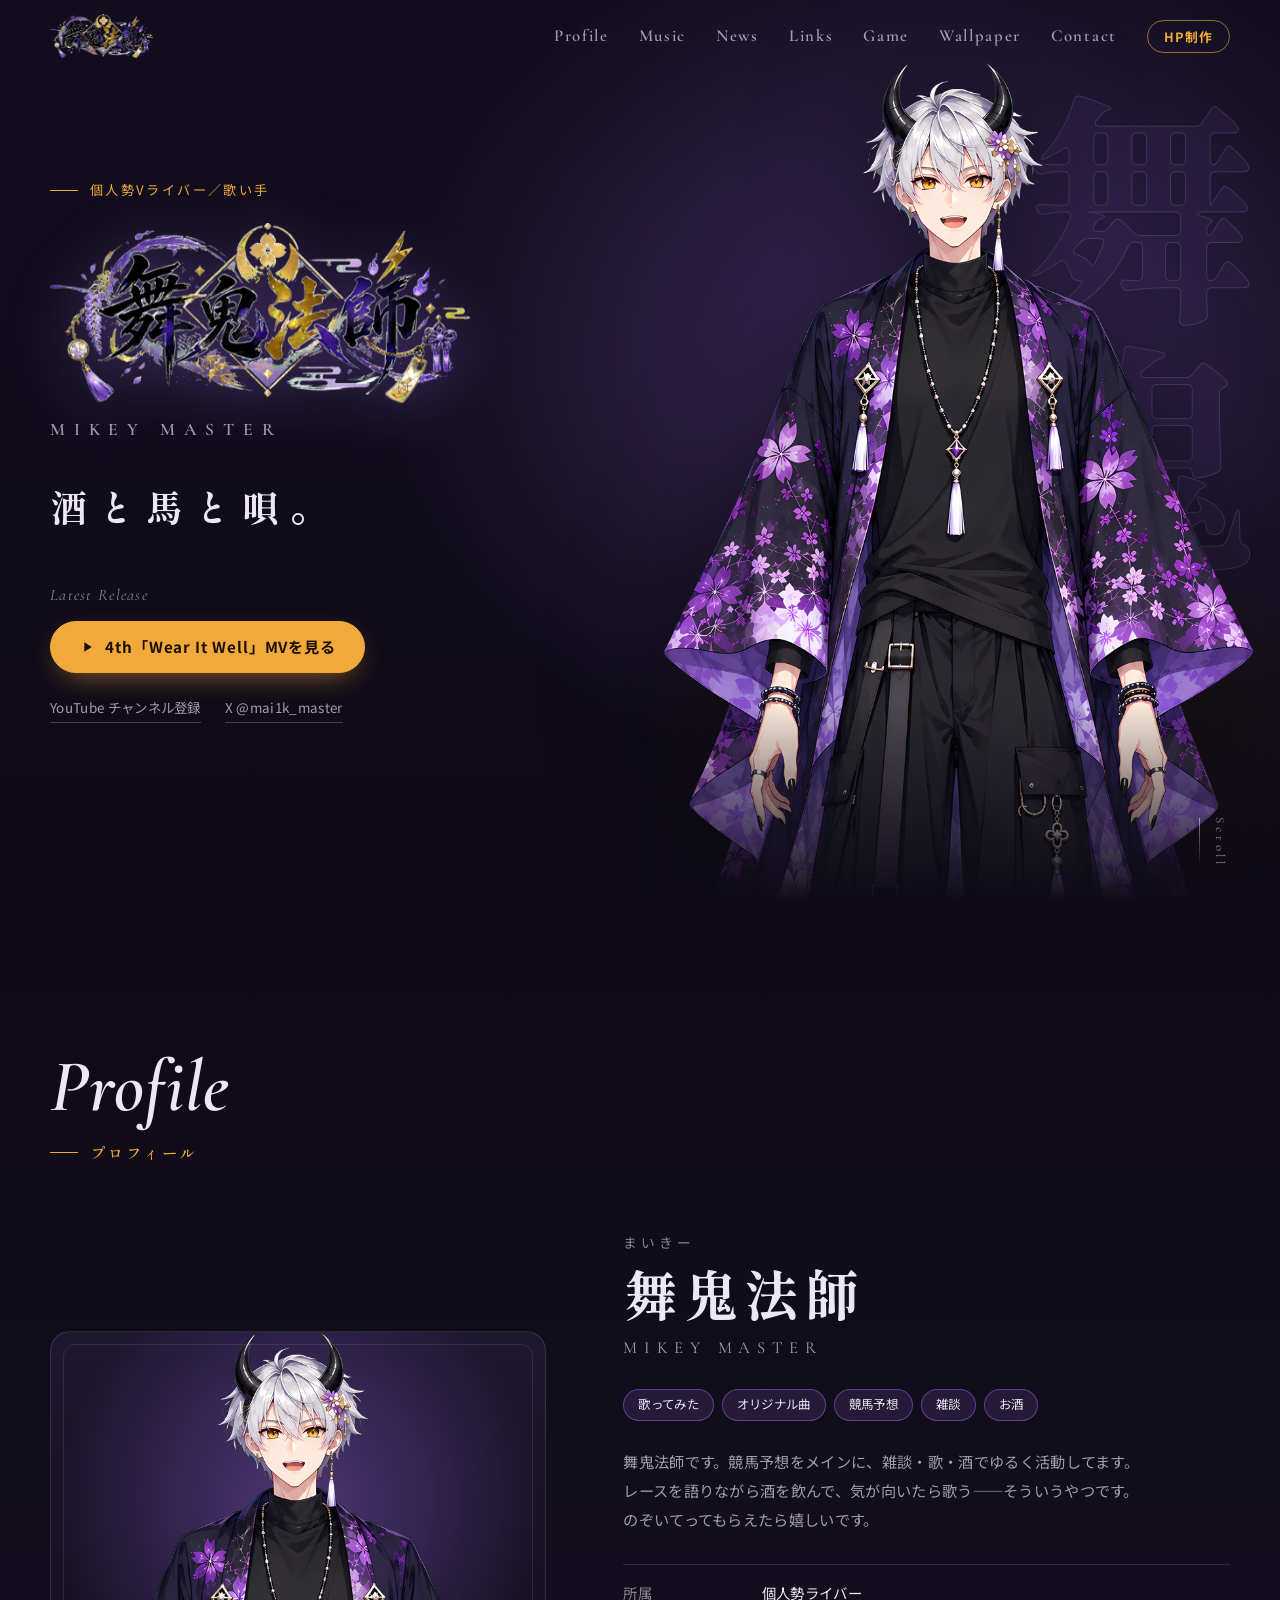
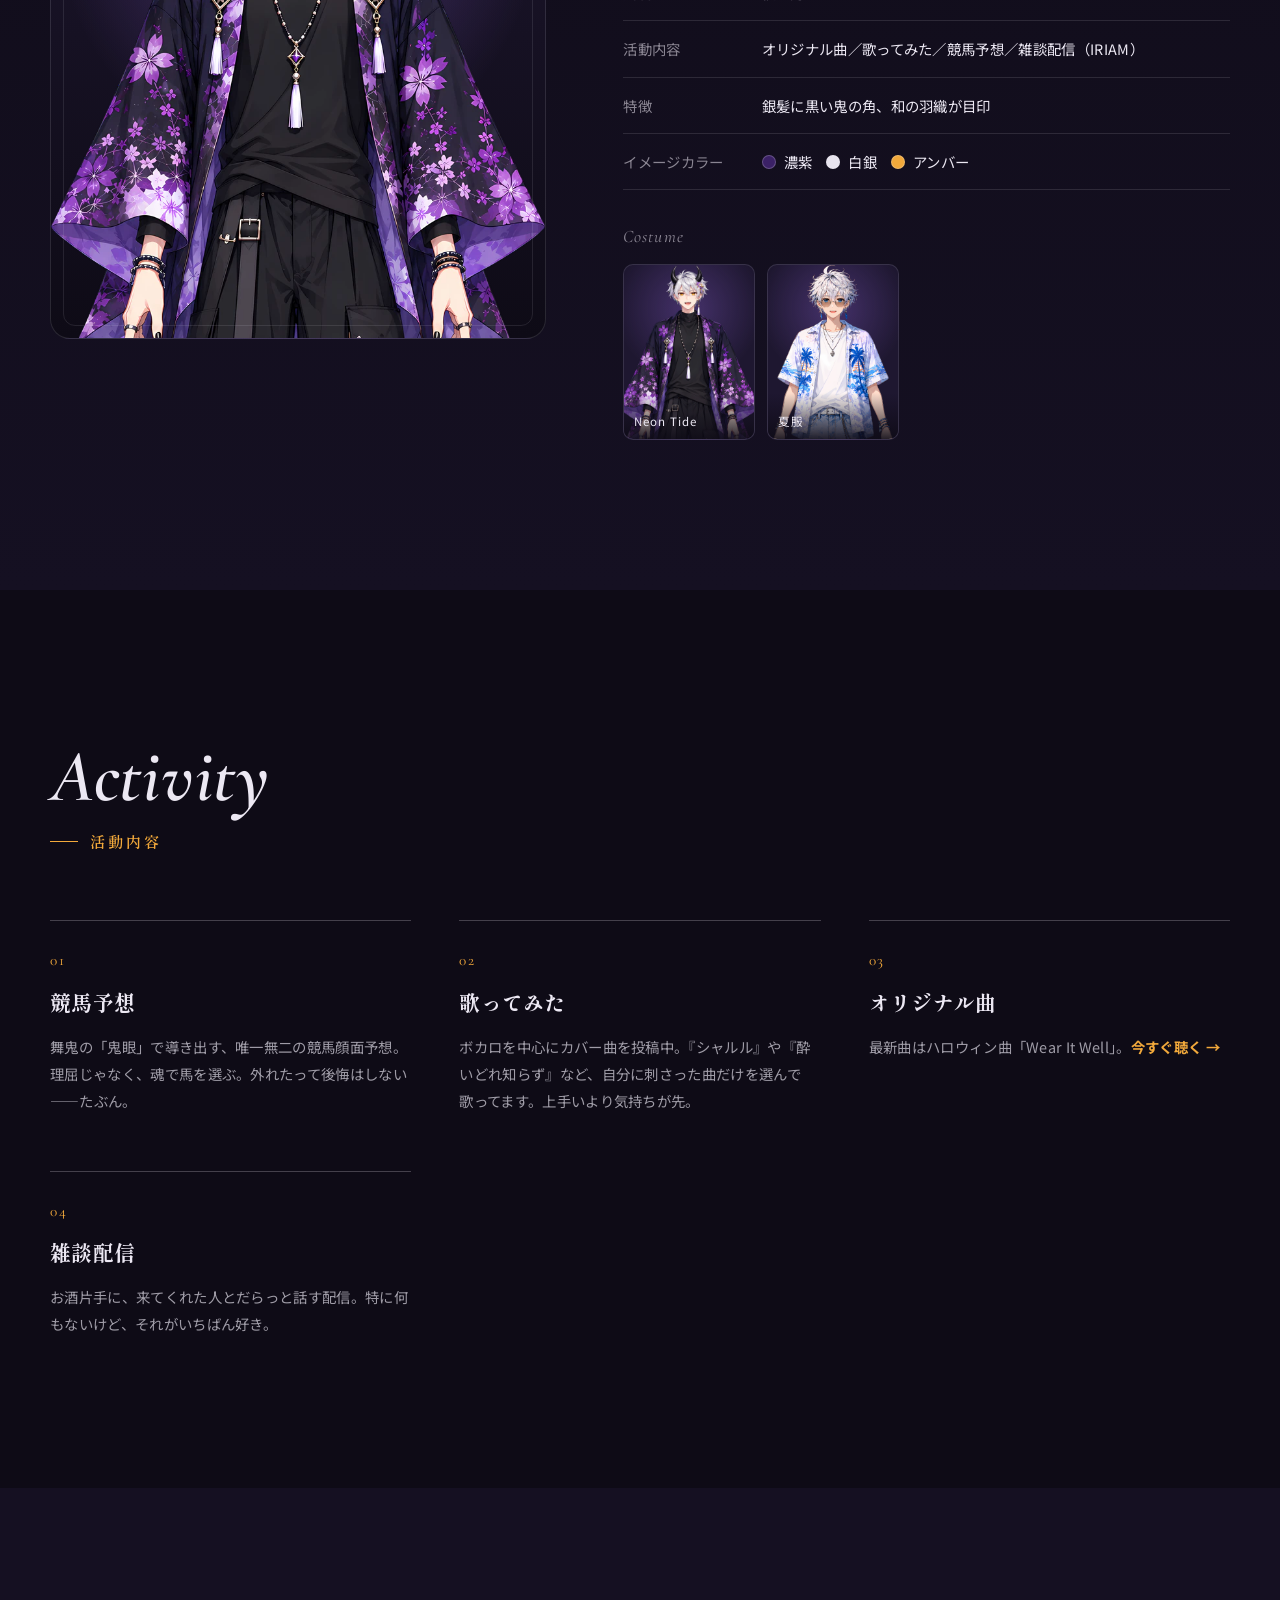
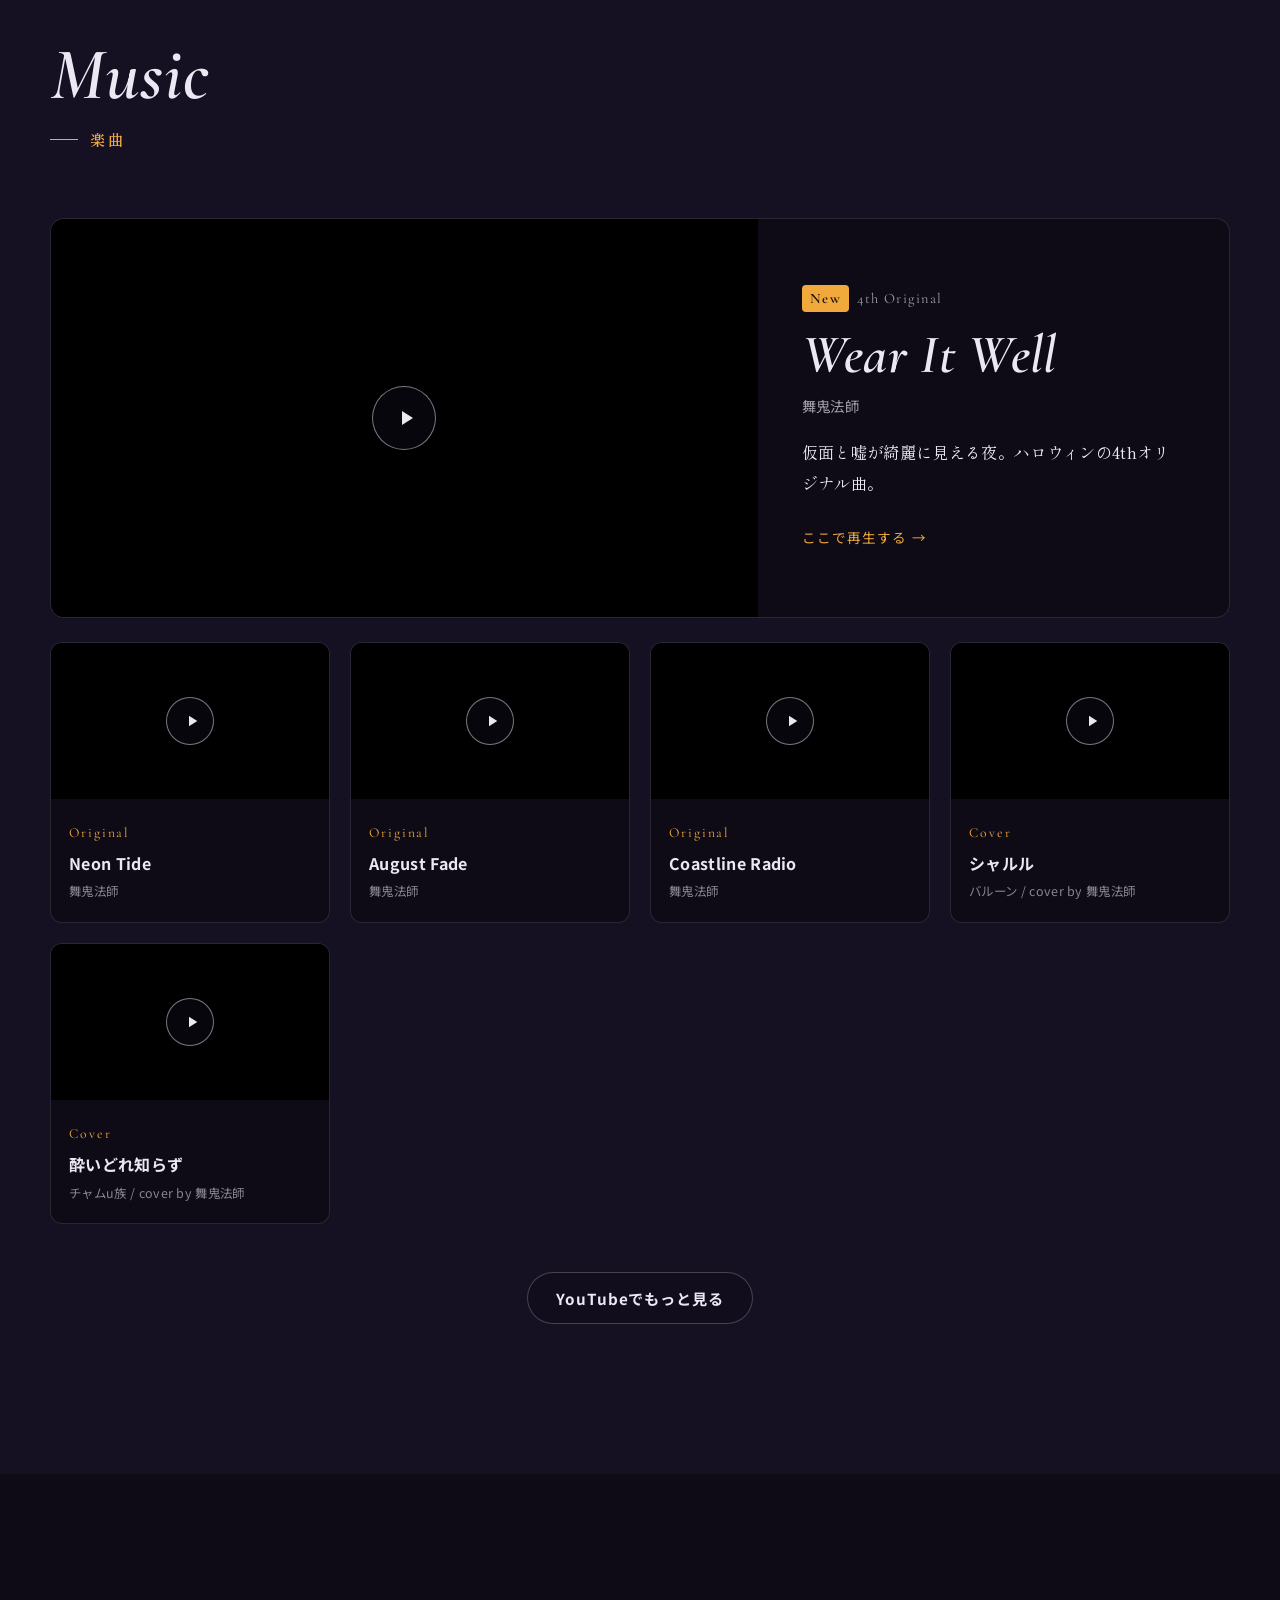
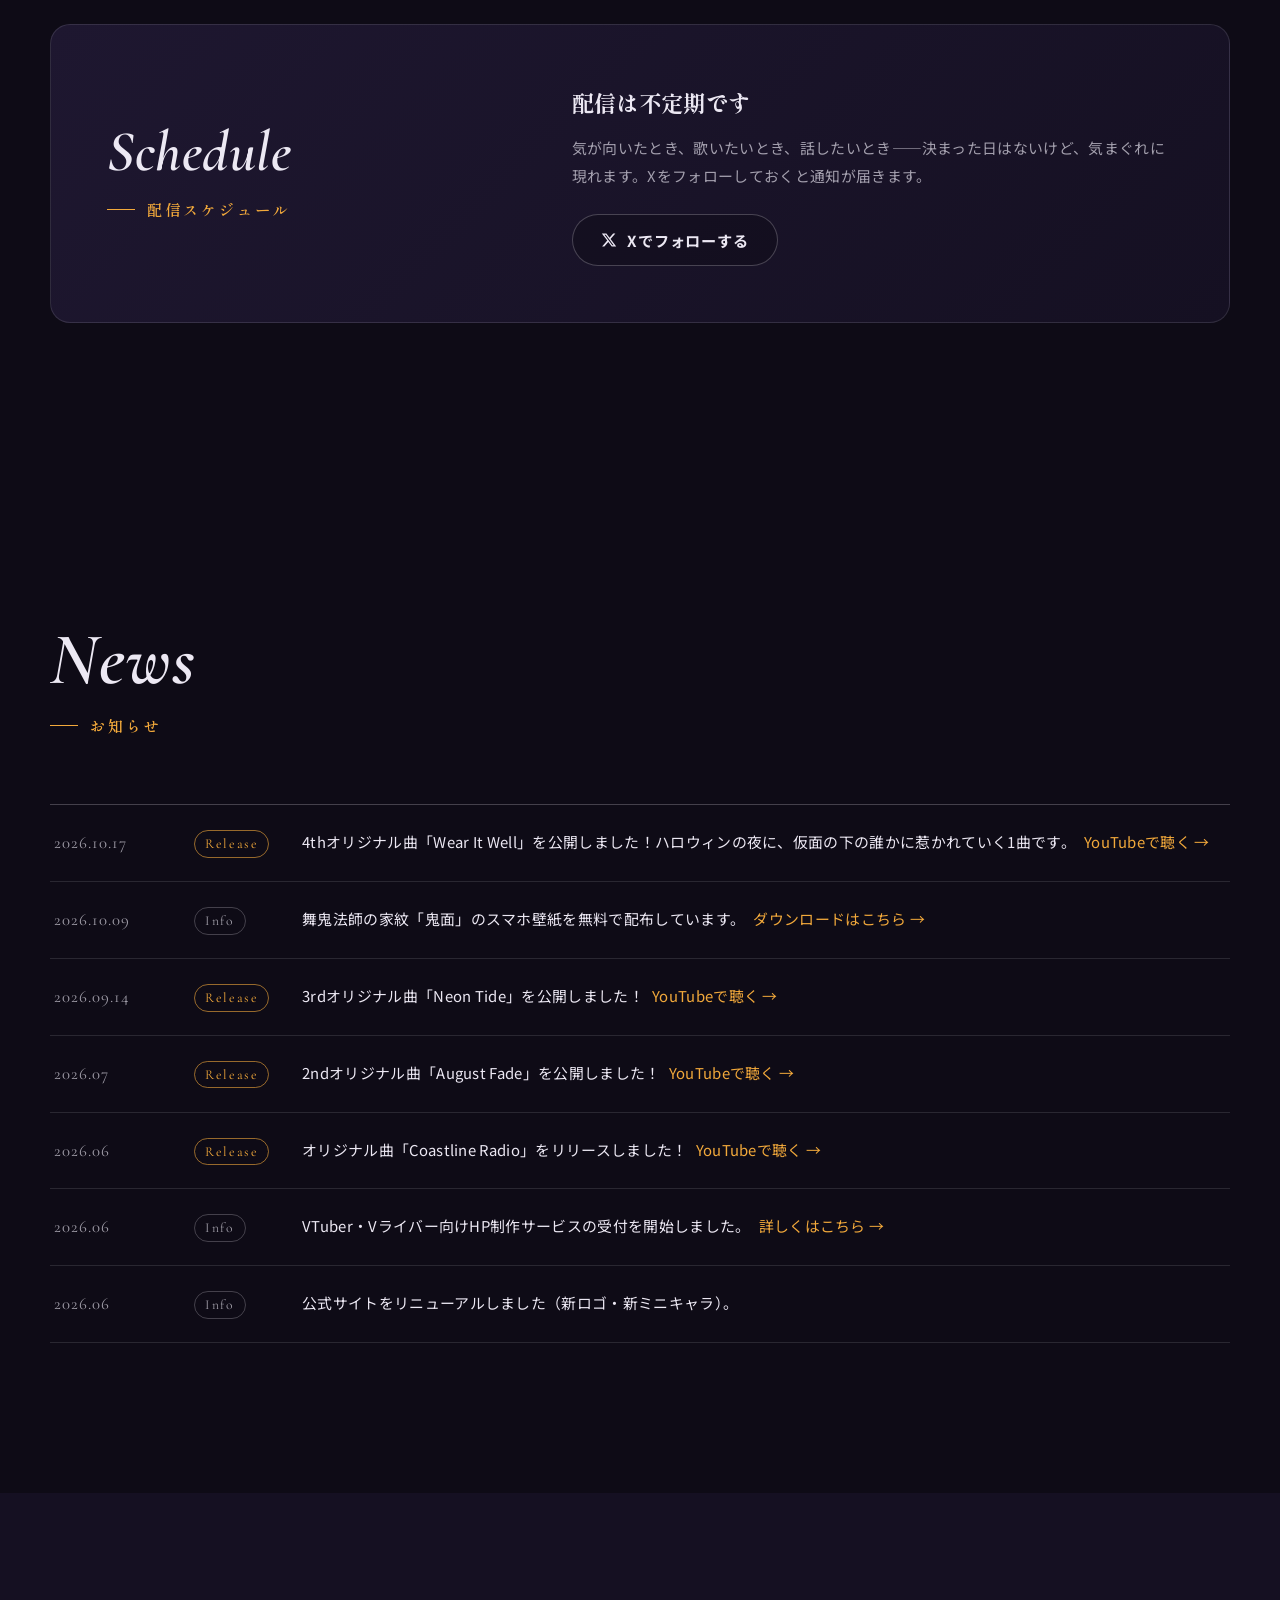
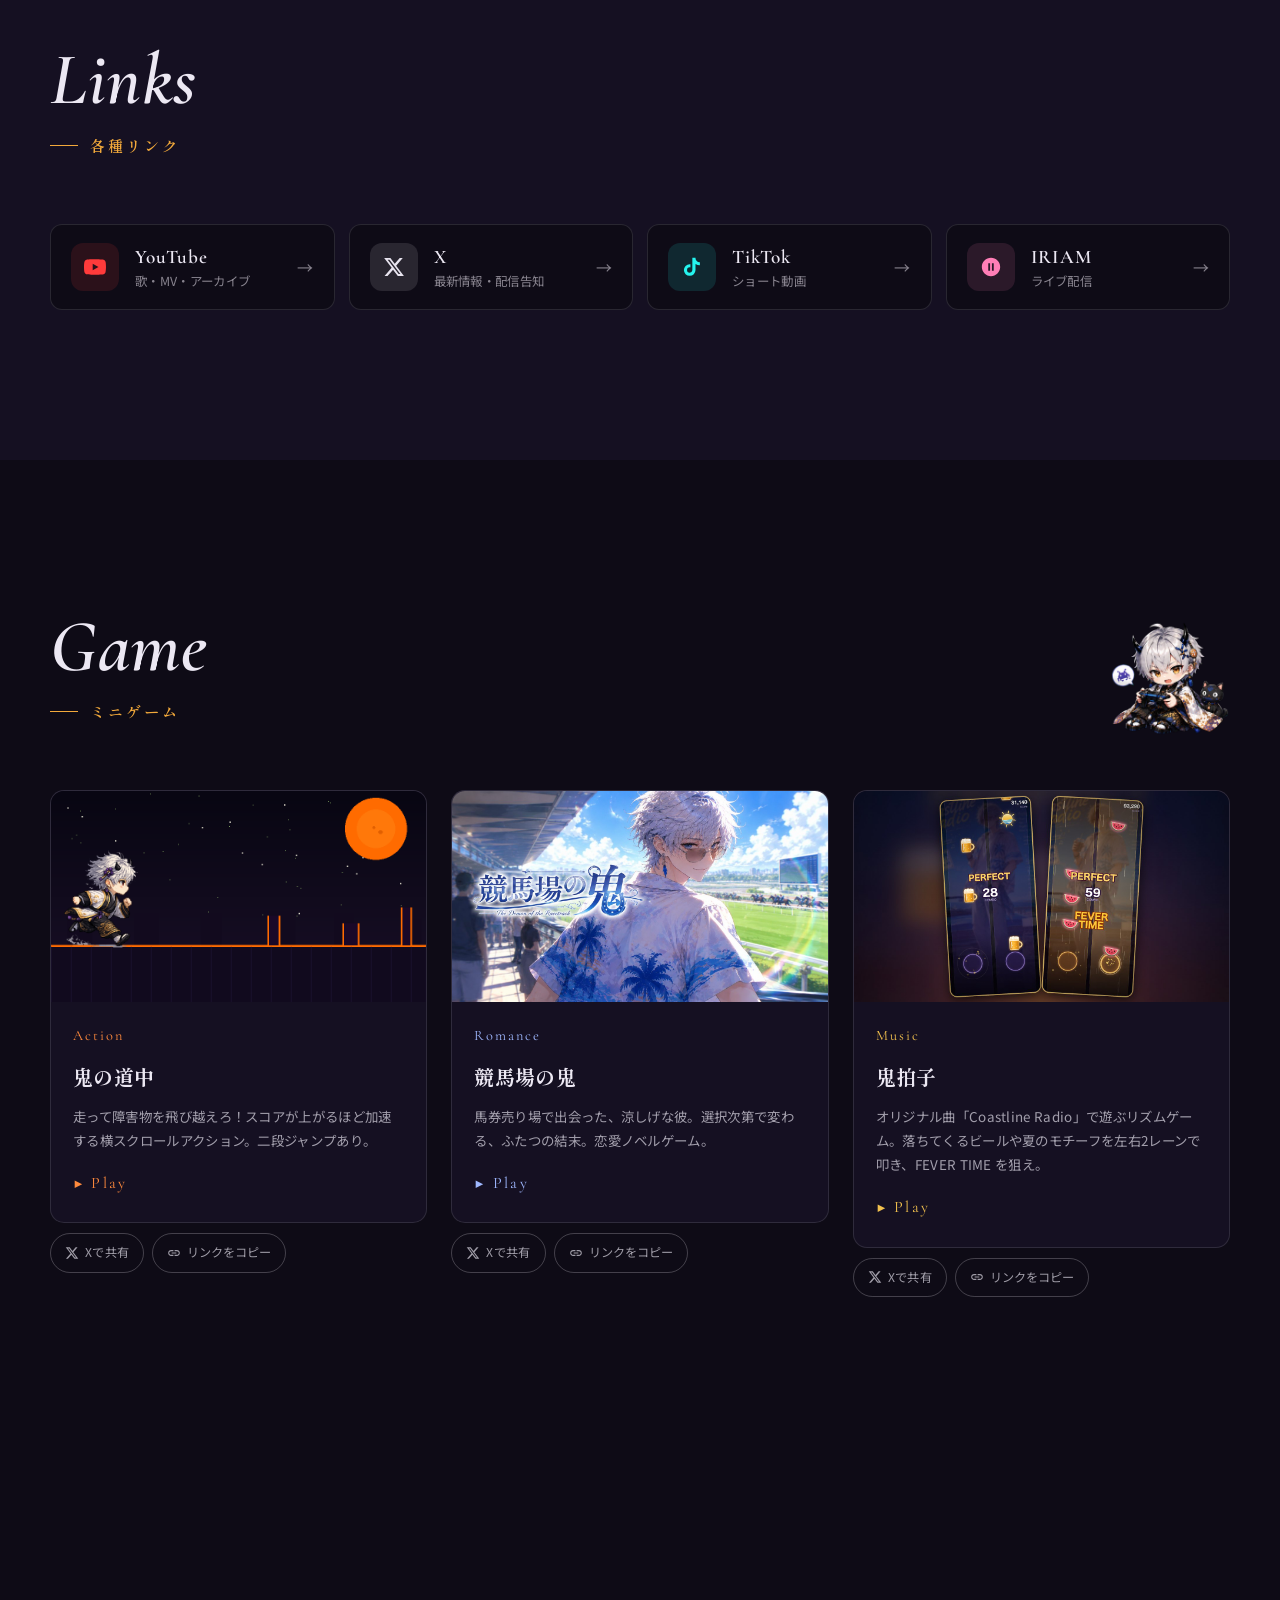
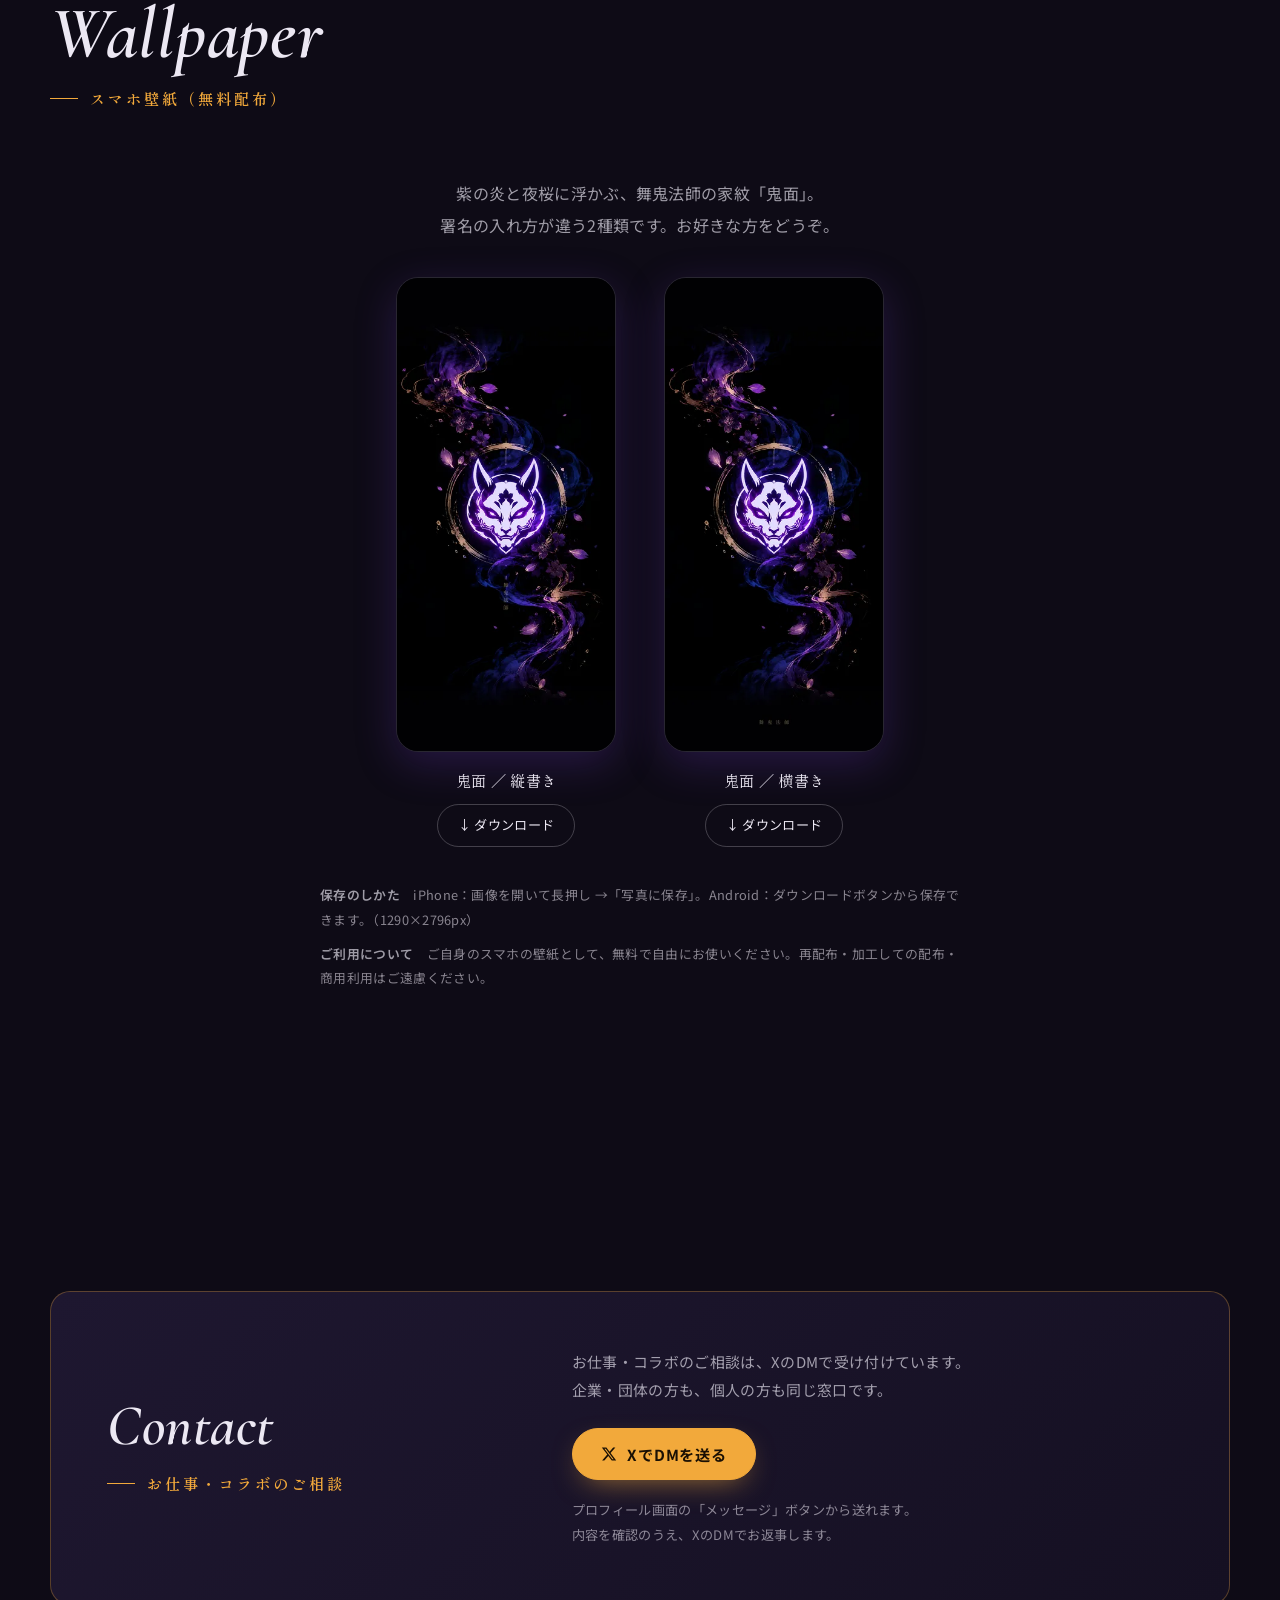
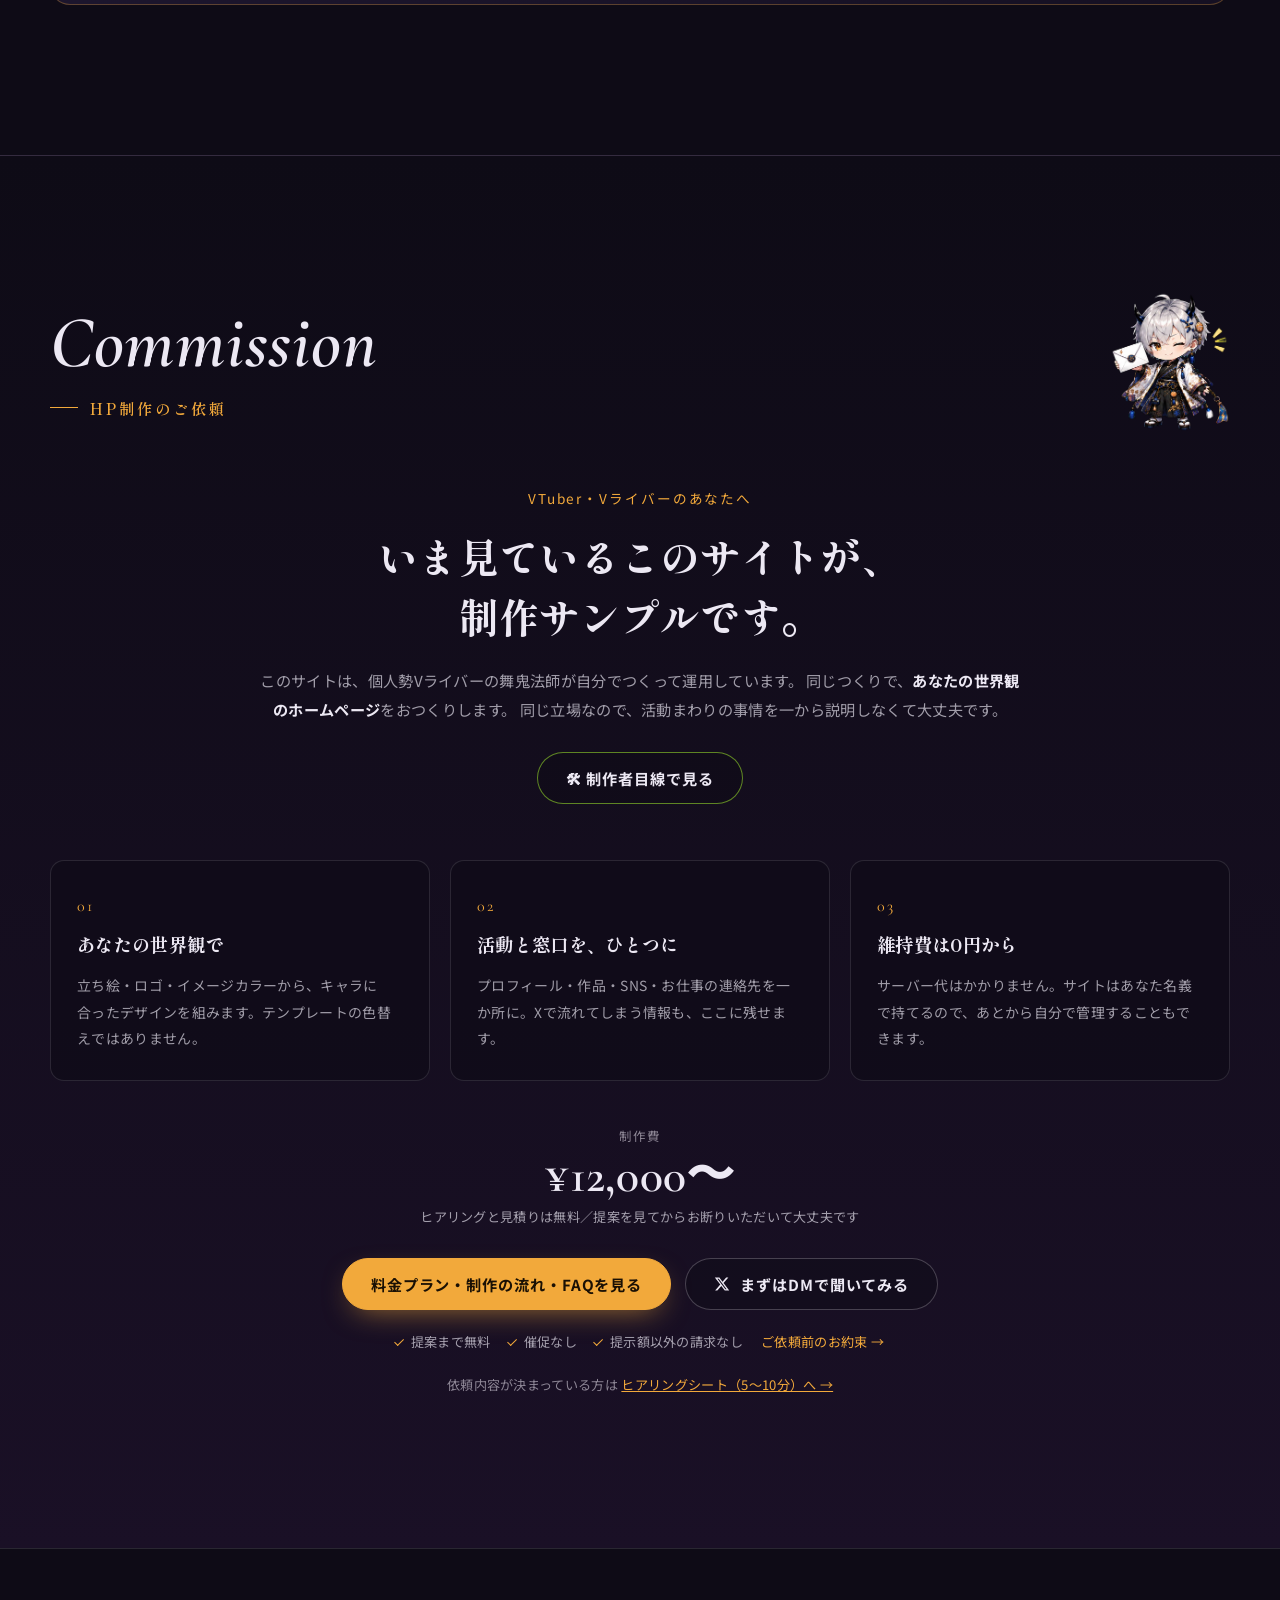
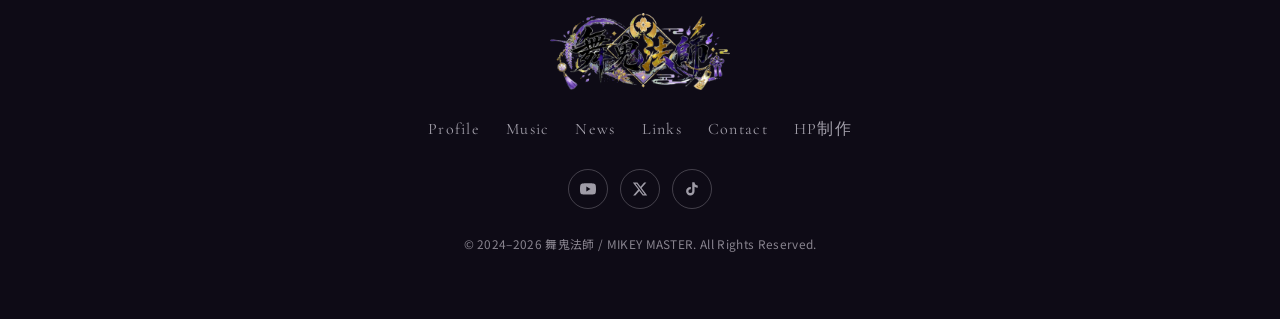
==== commit b5291e0c: "fix: ブランド整理（AIの表記・今やっていない活動・トップの受託導線を外す） - 競馬予想の説明「俺専用AI『舞鬼AI』」を「舞鬼の『鬼眼』」に言い換え（公開物にAIの文言を入れない方針） - T" ====
--- a/index.html
+++ b/index.html
@@ -4,7 +4,7 @@
   <meta charset="UTF-8">
   <meta name="viewport" content="width=device-width, initial-scale=1.0, viewport-fit=cover">
   <title>舞鬼法師（まいきー）｜歌い手・Vライバー 公式サイト</title>
-  <meta name="description" content="舞鬼法師（まいきー / MIKEY MASTER）公式サイト。歌ってみた・オリジナル曲・競馬予想で活動する個人勢Vライバー / 歌い手。4thオリジナル曲『Wear It Well』公開、『Neon Tide』『August Fade』『Coastline Radio』も配信中。VTuber・Vライバー向けのHP制作も受付中。">
+  <meta name="description" content="舞鬼法師（まいきー / MIKEY MASTER）公式サイト。歌ってみた・オリジナル曲・競馬予想で活動する個人勢Vライバー / 歌い手。4thオリジナル曲『Wear It Well』公開、『Neon Tide』『August Fade』『Coastline Radio』も配信中。">
   <meta name="theme-color" content="#0e0b16">
   <link rel="canonical" href="https://mikey-master.pages.dev/">
 
@@ -37,11 +37,13 @@
         "alternateName": ["まいきー", "MIKEY MASTER"],
         "url": "https://mikey-master.pages.dev/",
         "image": "https://mikey-master.pages.dev/assets/images/og/og-image.png",
-        "description": "競馬予想・歌ってみた・ゲーム実況で活動する個人勢Vライバー",
+        "description": "オリジナル曲・歌ってみた・競馬予想で活動する個人勢Vライバー / 歌い手",
         "sameAs": [
           "https://x.com/mai1k_master",
           "https://www.youtube.com/@mikey-master",
-          "https://www.tiktok.com/@mikey_master"
+          "https://www.tiktok.com/@mikey_master",
+          "https://www.instagram.com/mikey_master_v/",
+          "https://web.iriam.app/s/user/XR7cgAVLM7"
         ],
         "makesOffer": {
           "@type": "Offer",
@@ -173,11 +175,6 @@
           <img src="assets/images/kv-maiki.webp" alt="舞鬼法師の立ち絵。銀髪に黒い鬼の角、紫の花柄の羽織" width="900" height="2123" fetchpriority="high">
         </div>
       </div>
-      <a href="#commission" class="hero-commission">
-        <span class="hero-commission-tag">HP制作</span>
-        <span>このサイト、あなた用にも作れます</span>
-        <svg viewBox="0 0 24 24" fill="none" stroke="currentColor" stroke-width="2" aria-hidden="true"><path d="M5 12h14M13 6l6 6-6 6"/></svg>
-      </a>
       <div class="scroll-hint" aria-hidden="true"><span>Scroll</span><i></i></div>
     </section>
 
@@ -198,7 +195,7 @@
             <h3 class="profile-name">舞鬼法師</h3>
             <p class="profile-name-en">MIKEY MASTER</p>
             <ul class="profile-tags">
-              <li>歌ってみた</li><li>オリジナル曲</li><li>競馬予想</li><li>ゲーム実況</li><li>雑談</li><li>お酒</li>
+              <li>歌ってみた</li><li>オリジナル曲</li><li>競馬予想</li><li>雑談</li><li>お酒</li>
             </ul>
             <p class="profile-bio">
               舞鬼法師です。競馬予想をメインに、雑談・歌・酒でゆるく活動してます。<br>
@@ -207,7 +204,7 @@
             </p>
             <dl class="profile-data">
               <div><dt>所属</dt><dd>個人勢ライバー</dd></div>
-              <div><dt>活動内容</dt><dd>歌ってみた／オリジナル曲／ゲーム実況／雑談配信／競馬予想</dd></div>
+              <div><dt>活動内容</dt><dd>オリジナル曲／歌ってみた／競馬予想／雑談配信（IRIAM）</dd></div>
               <div><dt>特徴</dt><dd>銀髪に黒い鬼の角、和の羽織が目印</dd></div>
               <div><dt>イメージカラー</dt><dd class="swatches"><span style="--c:#3b2166"></span>濃紫<span style="--c:#e8e4ef"></span>白銀<span style="--c:#f2a93b"></span>アンバー</dd></div>
             </dl>
@@ -234,7 +231,7 @@
           <article class="activity-item reveal">
             <span class="activity-no">01</span>
             <h3>競馬予想</h3>
-            <p>俺専用AI「舞鬼AI」で導き出す、唯一無二の競馬顔面予想。理屈じゃなく、魂で馬を選ぶ。外れたって後悔はしない——たぶん。</p>
+            <p>舞鬼の「鬼眼」で導き出す、唯一無二の競馬顔面予想。理屈じゃなく、魂で馬を選ぶ。外れたって後悔はしない——たぶん。</p>
           </article>
           <article class="activity-item reveal">
             <span class="activity-no">02</span>
@@ -248,11 +245,6 @@
           </article>
           <article class="activity-item reveal">
             <span class="activity-no">04</span>
-            <h3>ゲーム実況</h3>
-            <p>ジャンルはわりとなんでも。上手くはないけど本気でやってます。気軽に見てってください。</p>
-          </article>
-          <article class="activity-item reveal">
-            <span class="activity-no">05</span>
             <h3>雑談配信</h3>
             <p>お酒片手に、来てくれた人とだらっと話す配信。特に何もないけど、それがいちばん好き。</p>
           </article>
@@ -385,11 +377,6 @@
             <time datetime="2026-10-09">2026.10.09</time>
             <span class="news-tag">Info</span>
             <p>舞鬼法師の家紋「鬼面」のスマホ壁紙を無料で配布しています。<a href="#wallpaper">ダウンロードはこちら →</a></p>
-          </li>
-          <li class="news-item">
-            <time datetime="2026-09-28">2026.09.28</time>
-            <span class="news-tag">Info</span>
-            <p>このサイトを「制作者目線」で見られるようにしました。右下の🛠で、各パーツの制作メモが出ます。<a href="#commission">HP制作について →</a></p>
           </li>
           <li class="news-item">
             <time datetime="2026-09-14">2026.09.14</time>
@@ -444,11 +431,6 @@
             <span class="link-info"><span class="link-label">TikTok</span><span class="link-desc">ショート動画</span></span>
             <span class="link-arrow" aria-hidden="true">→</span>
           </a>
-          <a href="https://www.twitch.tv/MikeyMaster" class="link-card reveal" target="_blank" rel="noopener" style="--brand:#a970ff">
-            <span class="link-icon"><svg viewBox="0 0 24 24" fill="currentColor" aria-hidden="true"><path d="M11.571 4.714h1.715v5.143H11.57zm4.715 0H18v5.143h-1.714zM6 0L1.714 4.286v15.428h5.143V24l4.286-4.286h3.428L22.286 12V0zm14.571 11.143l-3.428 3.428h-3.429l-3 3v-3H6.857V1.714h13.714z"/></svg></span>
-            <span class="link-info"><span class="link-label">Twitch</span><span class="link-desc">ライブ配信</span></span>
-            <span class="link-arrow" aria-hidden="true">→</span>
-          </a>
           <a href="https://web.iriam.app/s/user/XR7cgAVLM7?uuid=e4538963" class="link-card reveal" target="_blank" rel="noopener" style="--brand:#ff7eb6">
             <span class="link-icon"><svg viewBox="0 0 24 24" fill="currentColor" aria-hidden="true"><path d="M12 2C6.48 2 2 6.48 2 12s4.48 10 10 10 10-4.48 10-10S17.52 2 12 2zm-1 14H9V8h2v8zm4 0h-2V8h2v8z"/></svg></span>
             <span class="link-info"><span class="link-label">IRIAM</span><span class="link-desc">ライブ配信</span></span>
@@ -676,8 +658,8 @@
   </footer>
 
   <!-- ===== MAKING MODE ===== -->
-  <!-- 制作者目線の注釈を表示する。?making=1 で最初からON（DMで送るリンク用） -->
-  <button type="button" id="making-toggle" data-making-toggle aria-pressed="false">
+  <!-- 制作者目線の注釈を表示する。?making=1 で最初からON（DMで送るリンク用）。一般の訪問者には出さない（2026-10-21 ブランド整理） -->
+  <button type="button" id="making-toggle" data-making-toggle aria-pressed="false" hidden>
     <span class="making-toggle-icon" aria-hidden="true">🛠</span>
     <span class="making-toggle-label">制作者目線で見る</span>
   </button>
@@ -695,6 +677,7 @@
       var label = btn.querySelector('.making-toggle-label');
       function set(on, scroll) {
         document.body.classList.toggle('making-on', on);
+        if (on) btn.hidden = false; // 普段は隠し、制作メモを開いたときだけ閉じるボタンとして出す
         btn.setAttribute('aria-pressed', on ? 'true' : 'false');
         label.textContent = on ? '制作メモを閉じる' : '制作者目線で見る';
         if (on && scroll) document.getElementById('top').scrollIntoView({ behavior: 'smooth' });
--- a/style.css
+++ b/style.css
@@ -394,6 +394,7 @@
   border: 1px solid rgba(173, 255, 47, 0.5); border-radius: 999px; padding: 10px 16px; cursor: pointer;
   transition: background 0.2s, color 0.2s, transform 0.2s;
 }
+#making-toggle[hidden] { display: none; }
 #making-toggle:hover { transform: translateY(-2px); }
 #making-toggle[aria-pressed="true"] { background: var(--making); color: #0e0b16; }
 
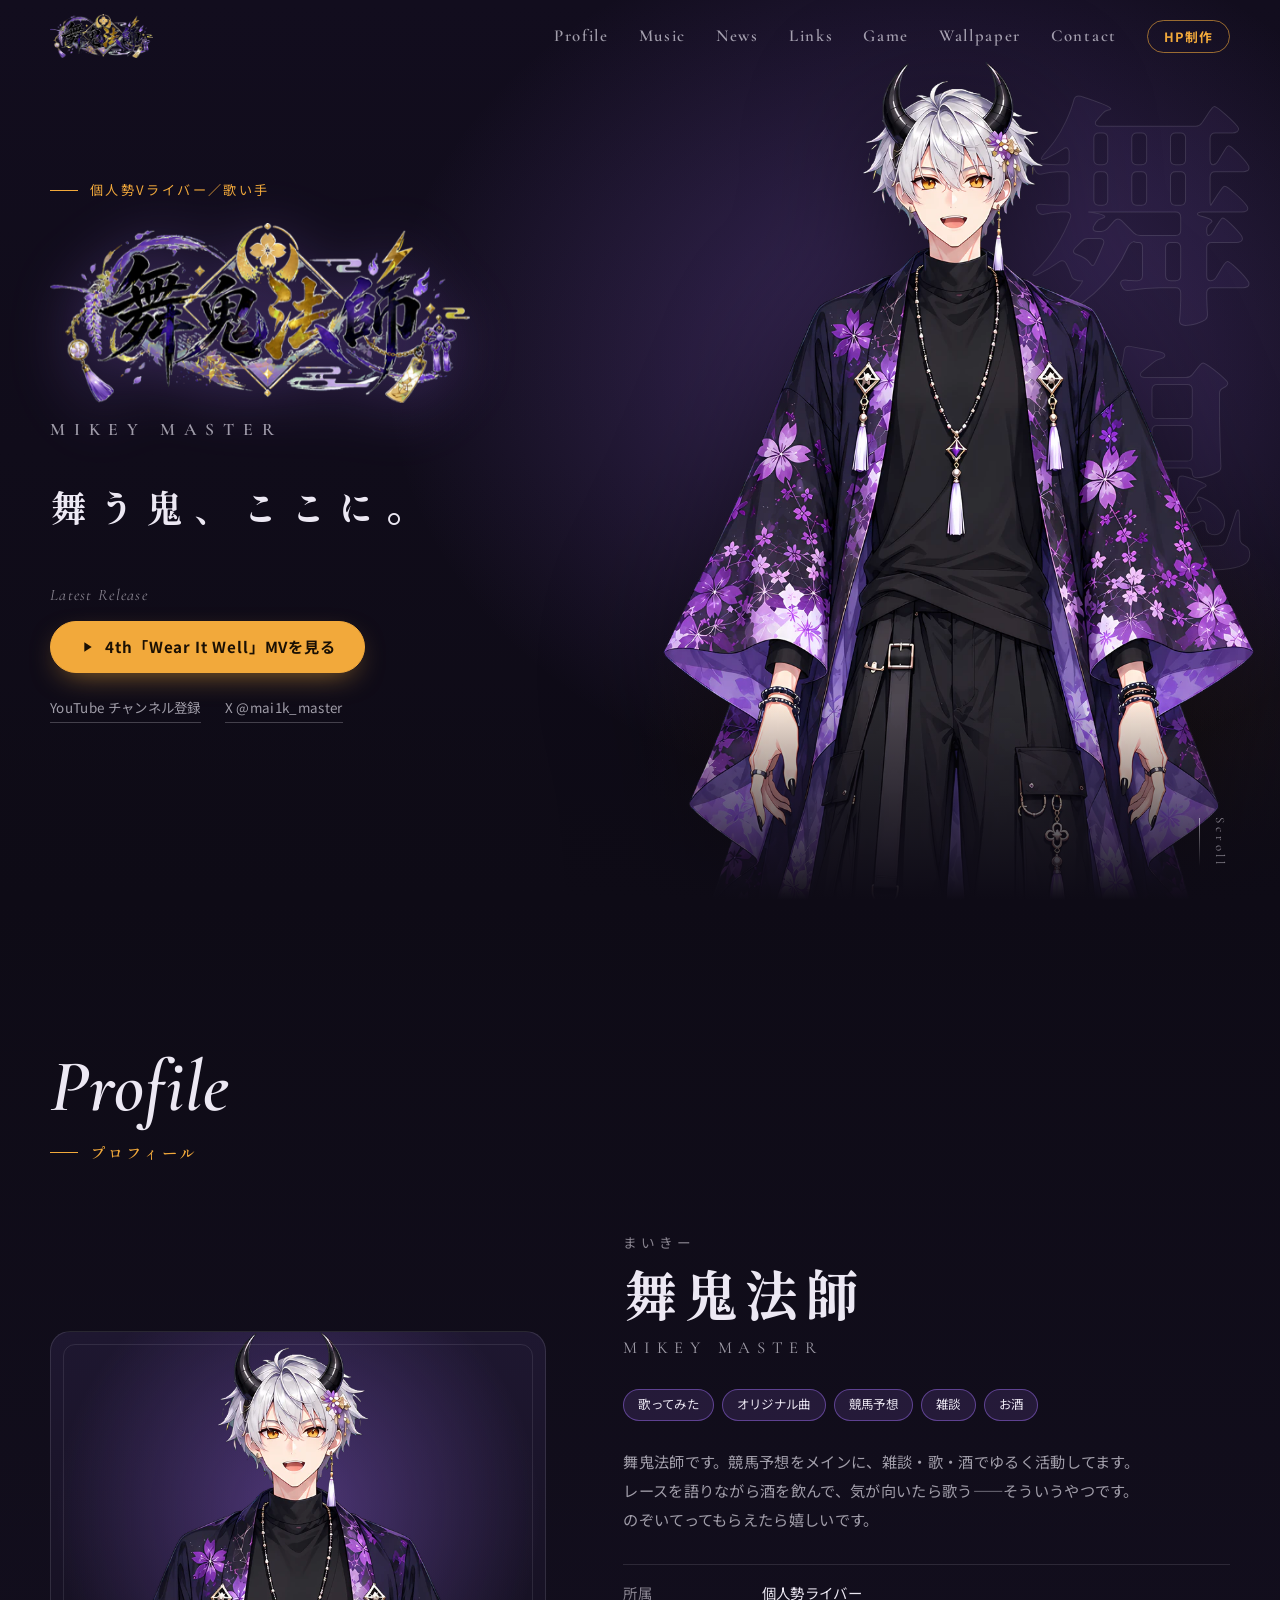
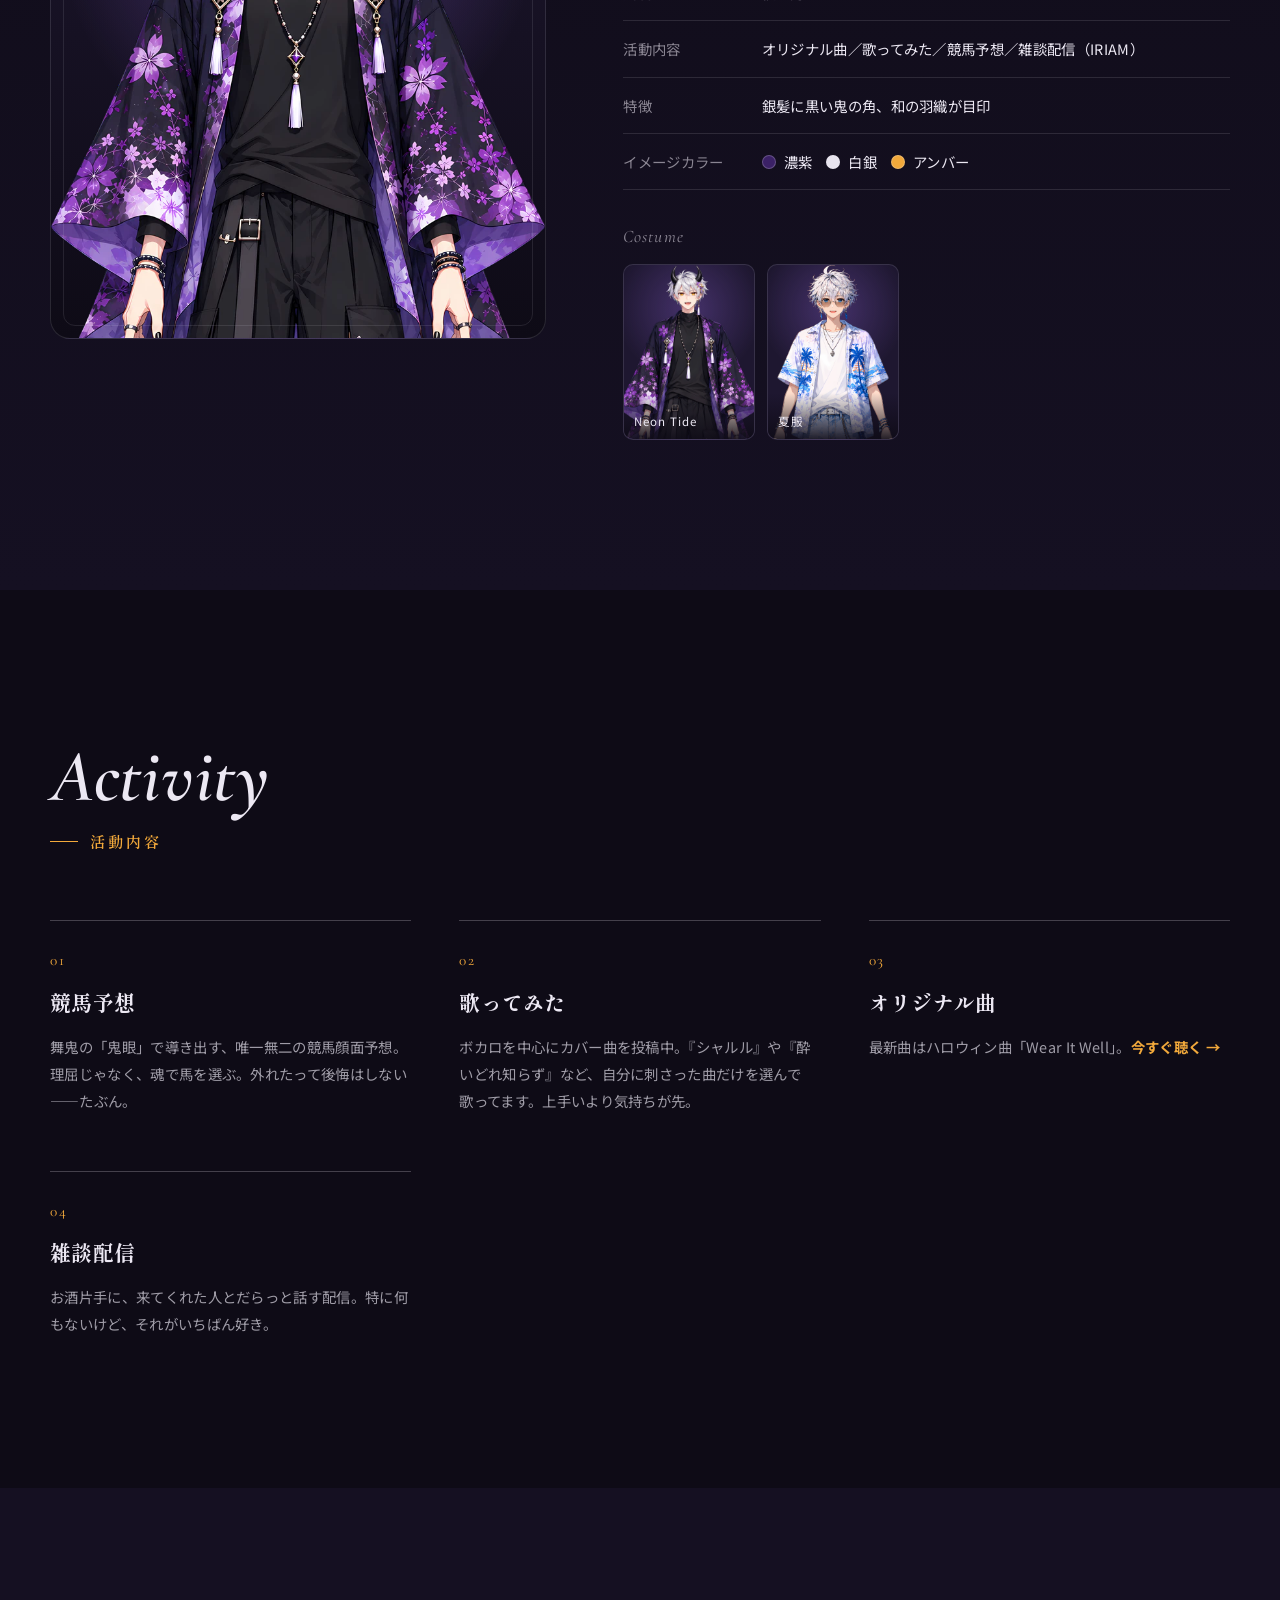
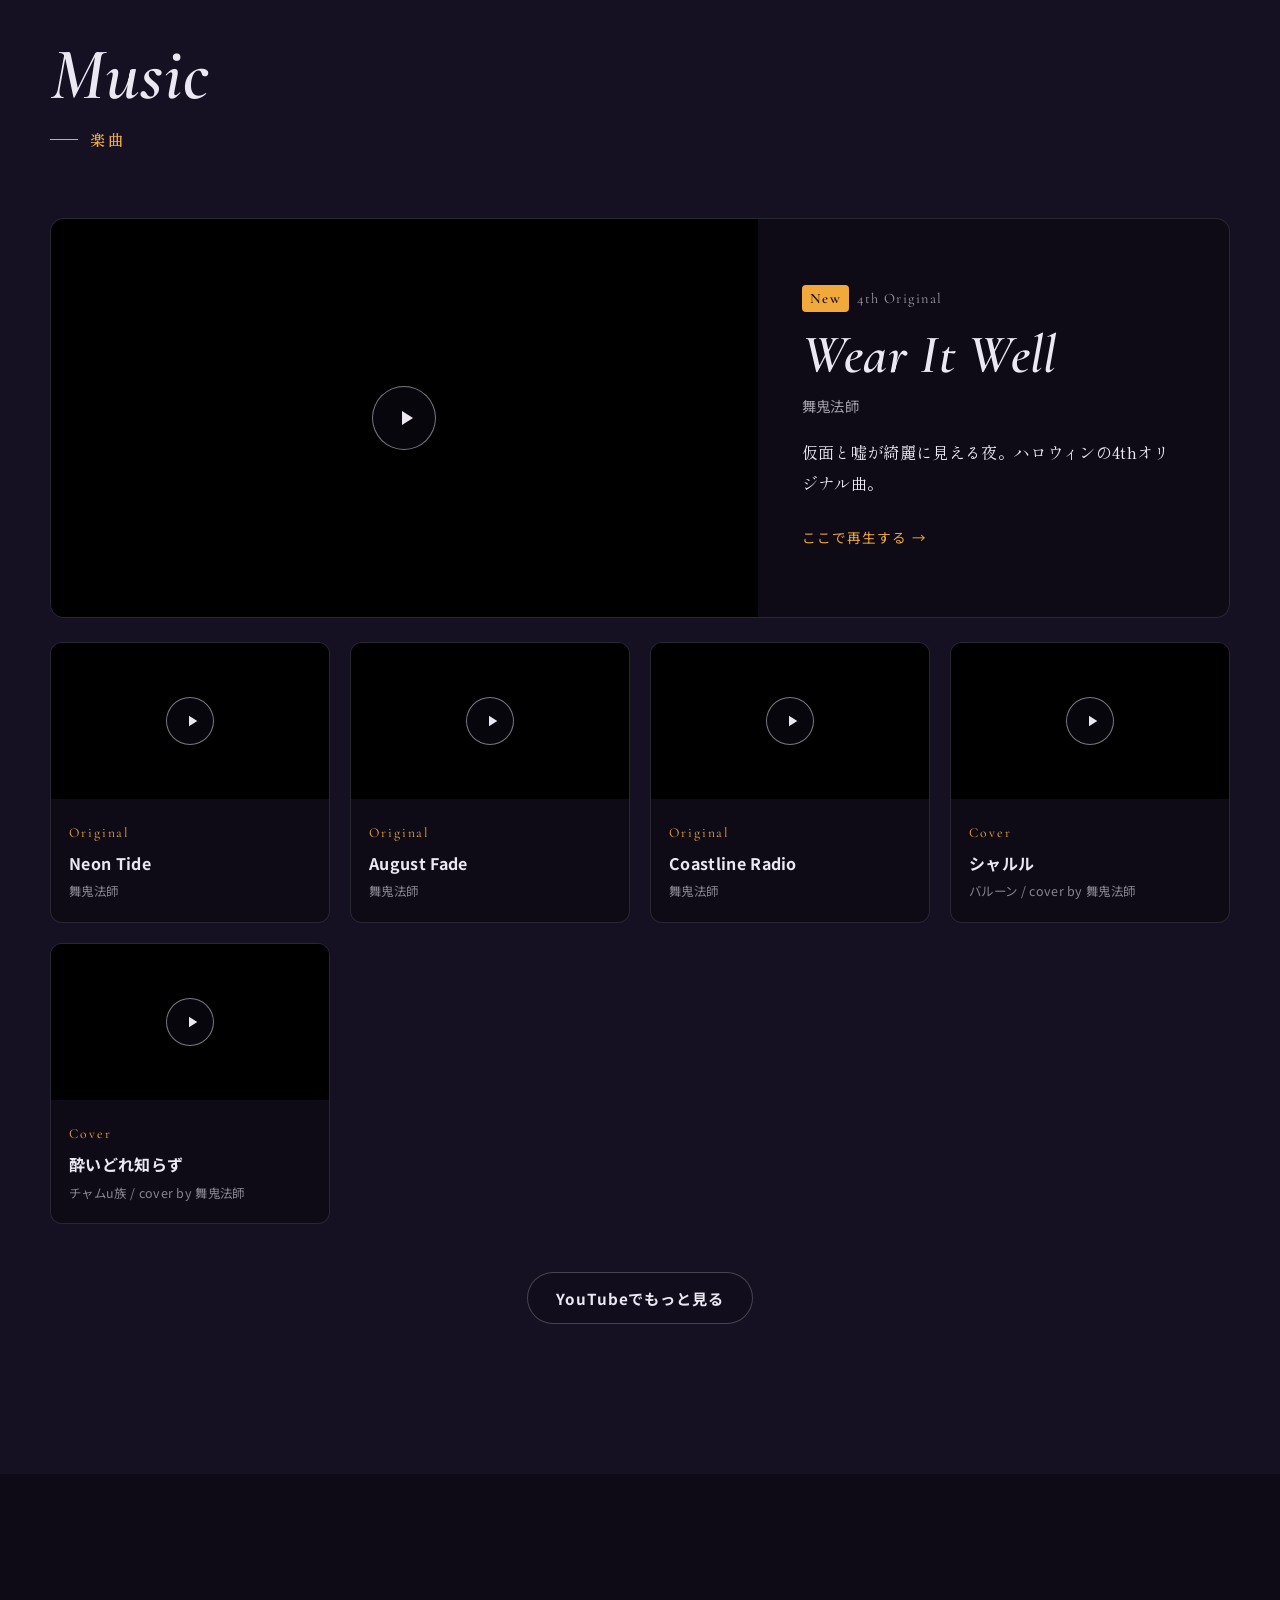
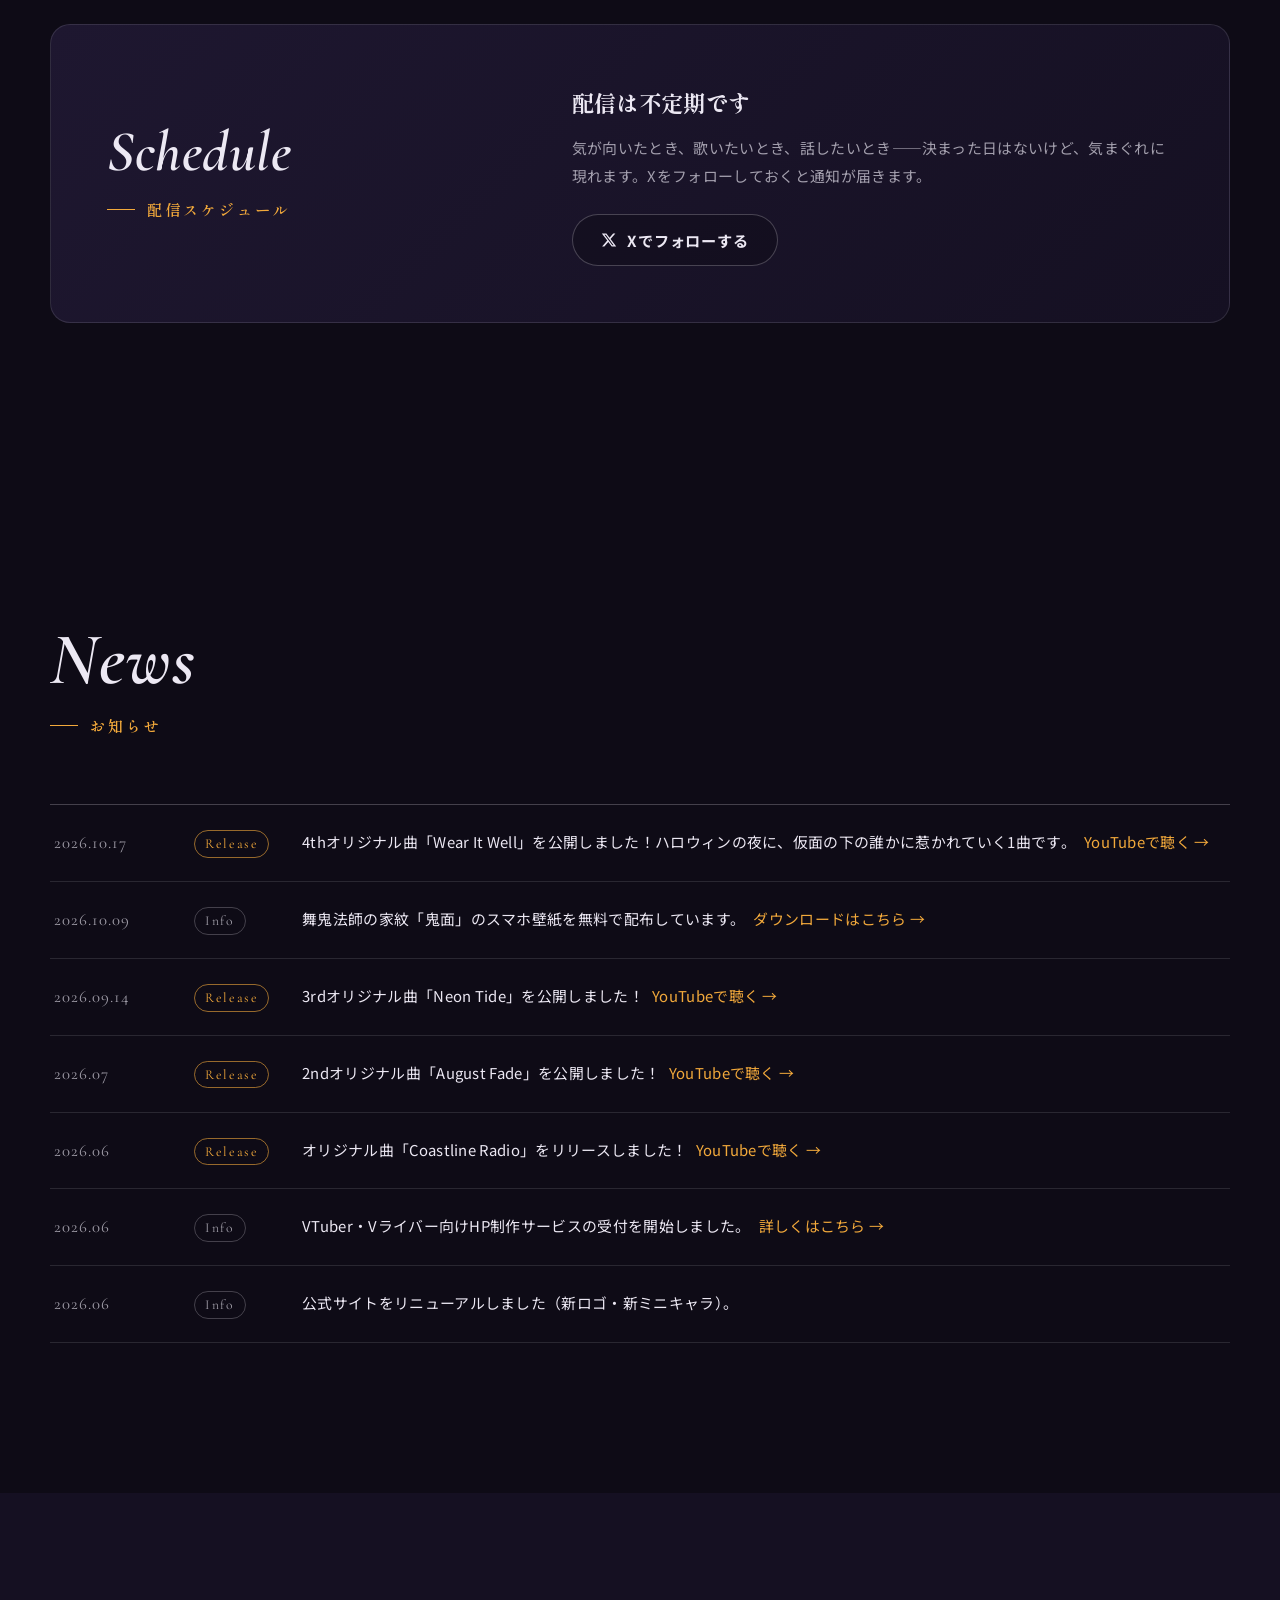
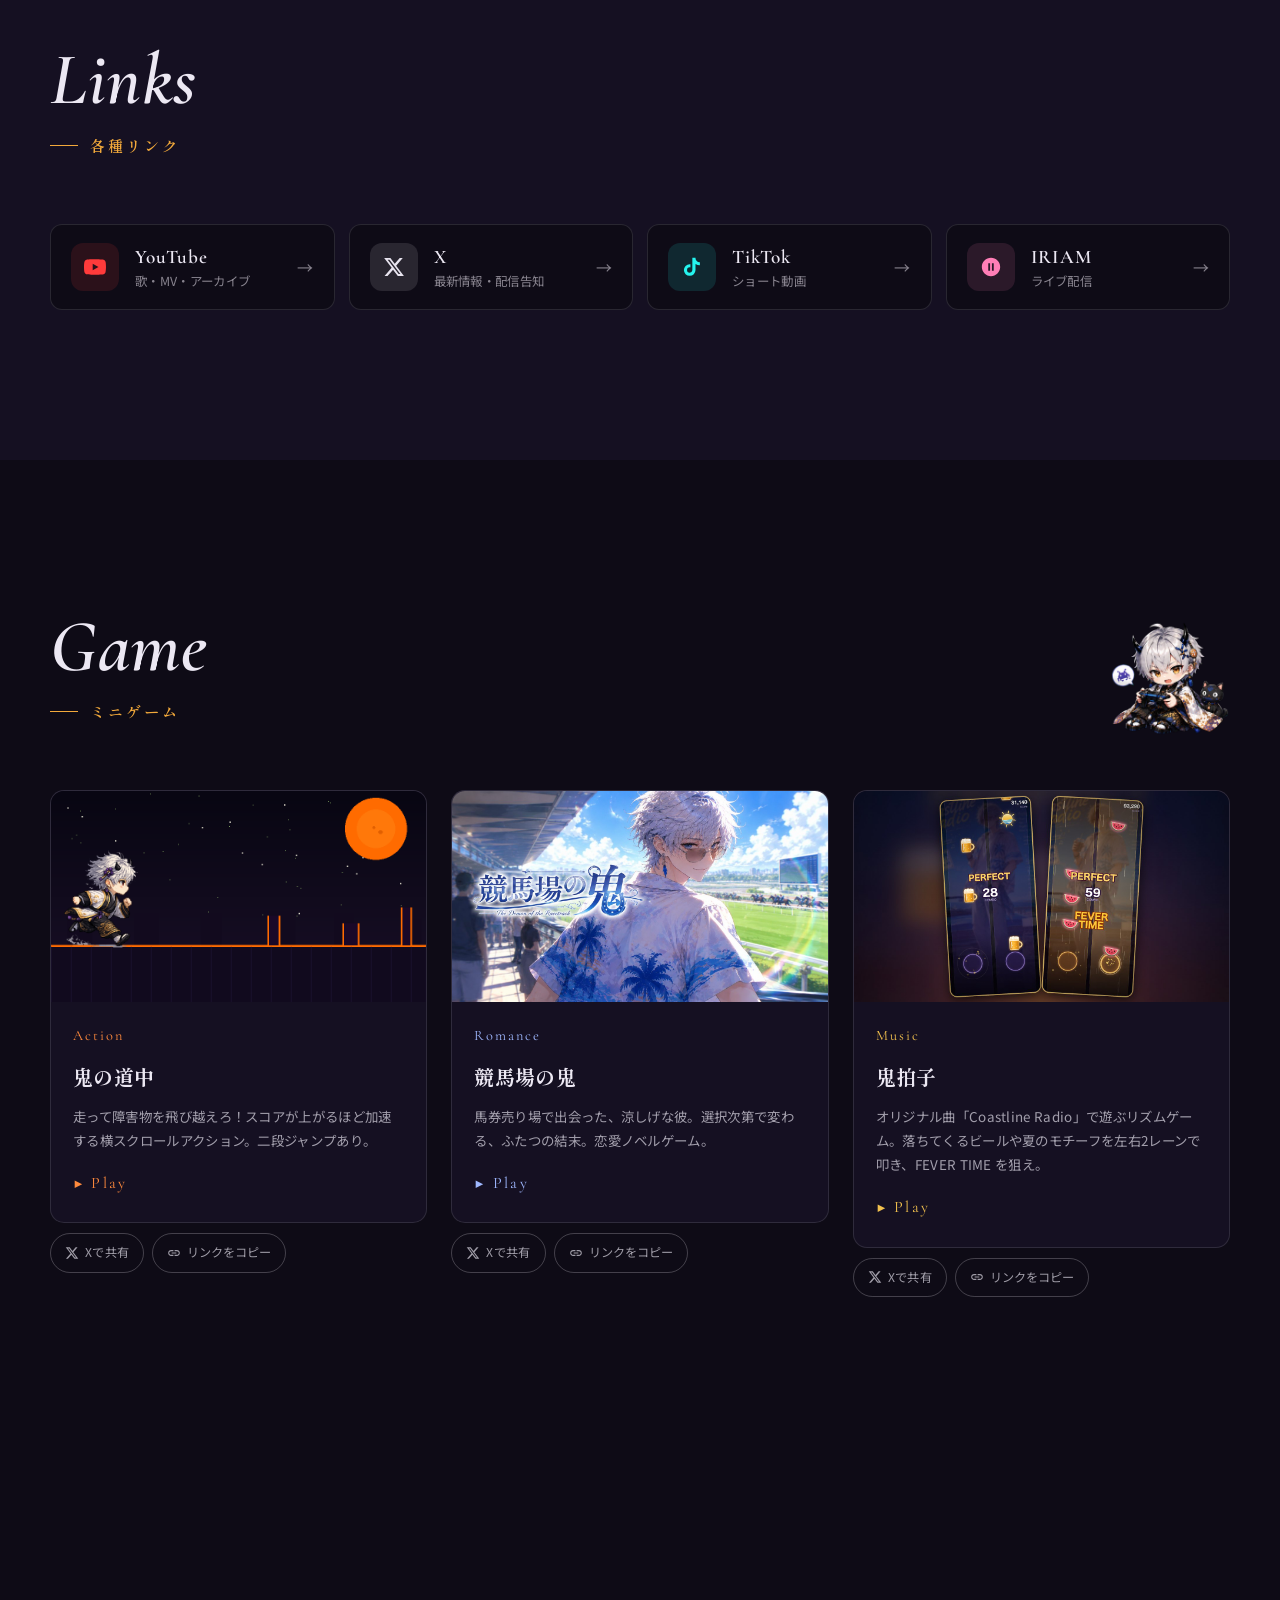
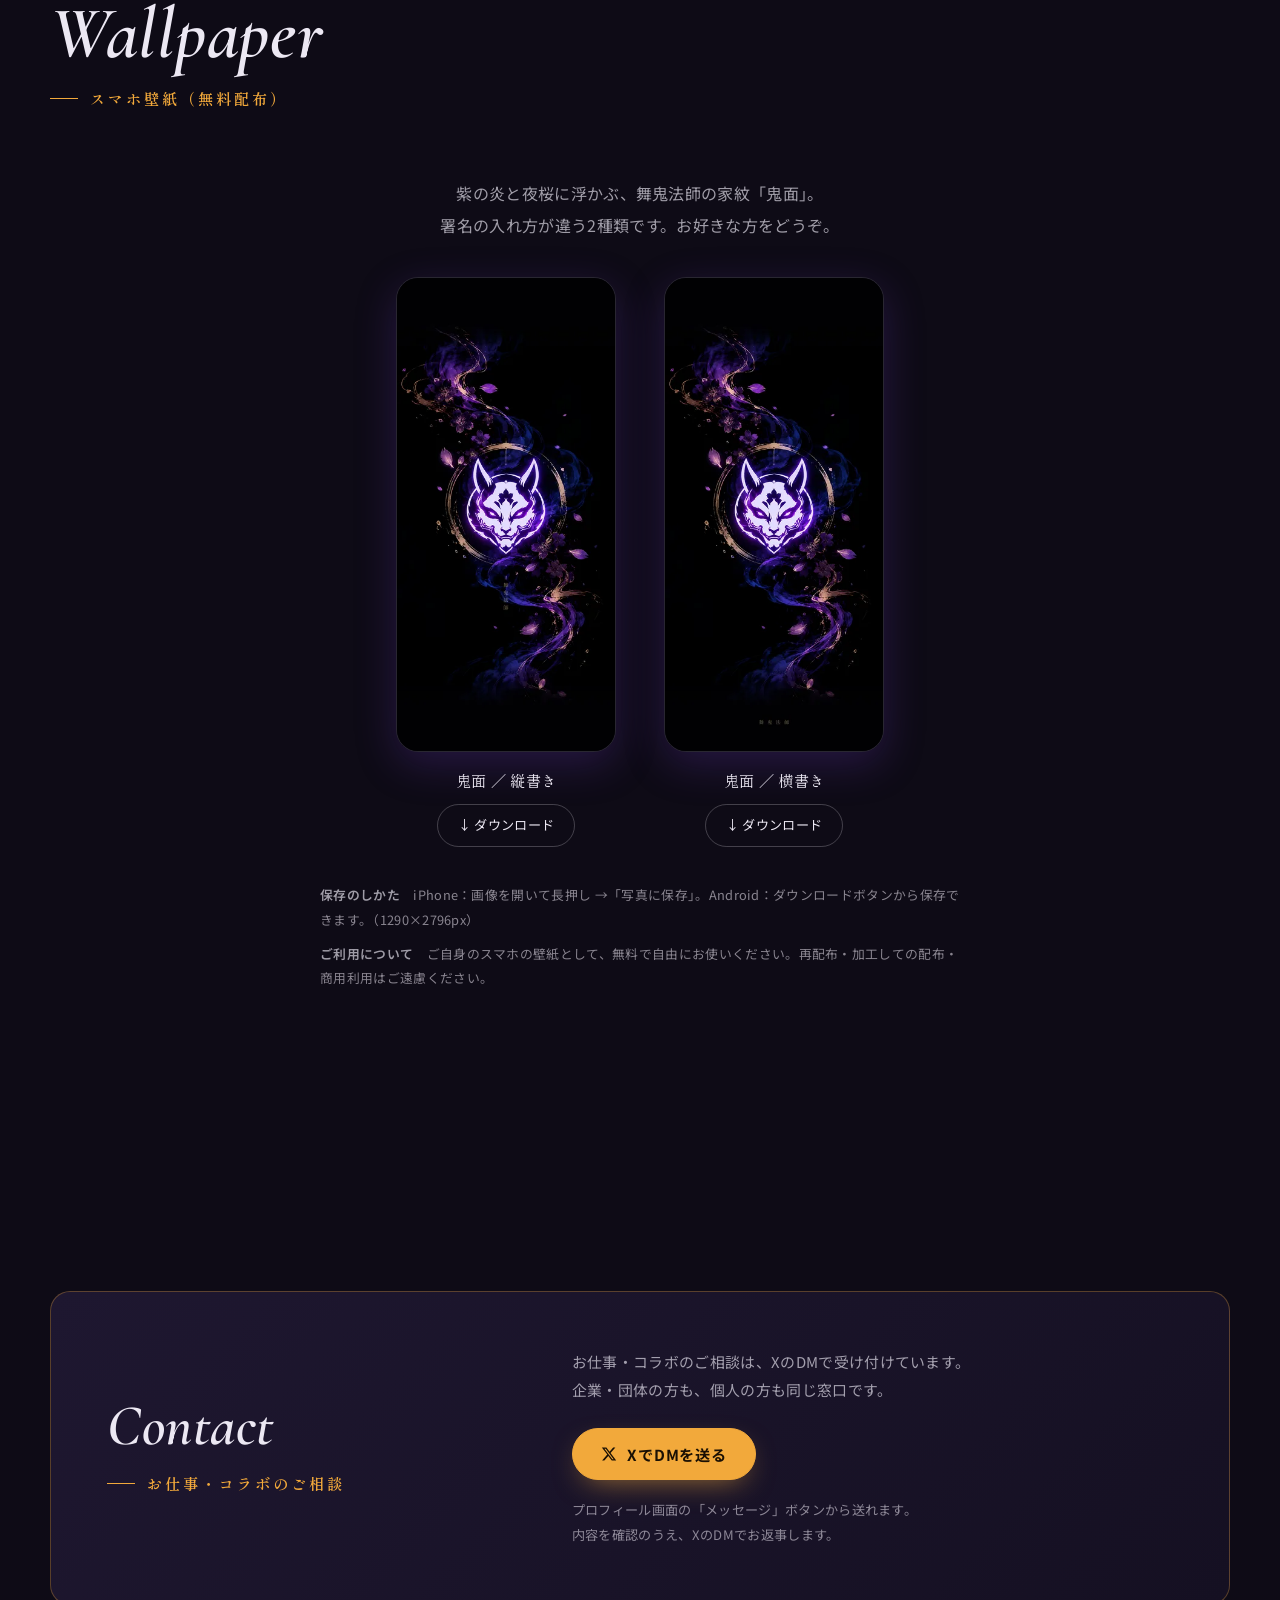
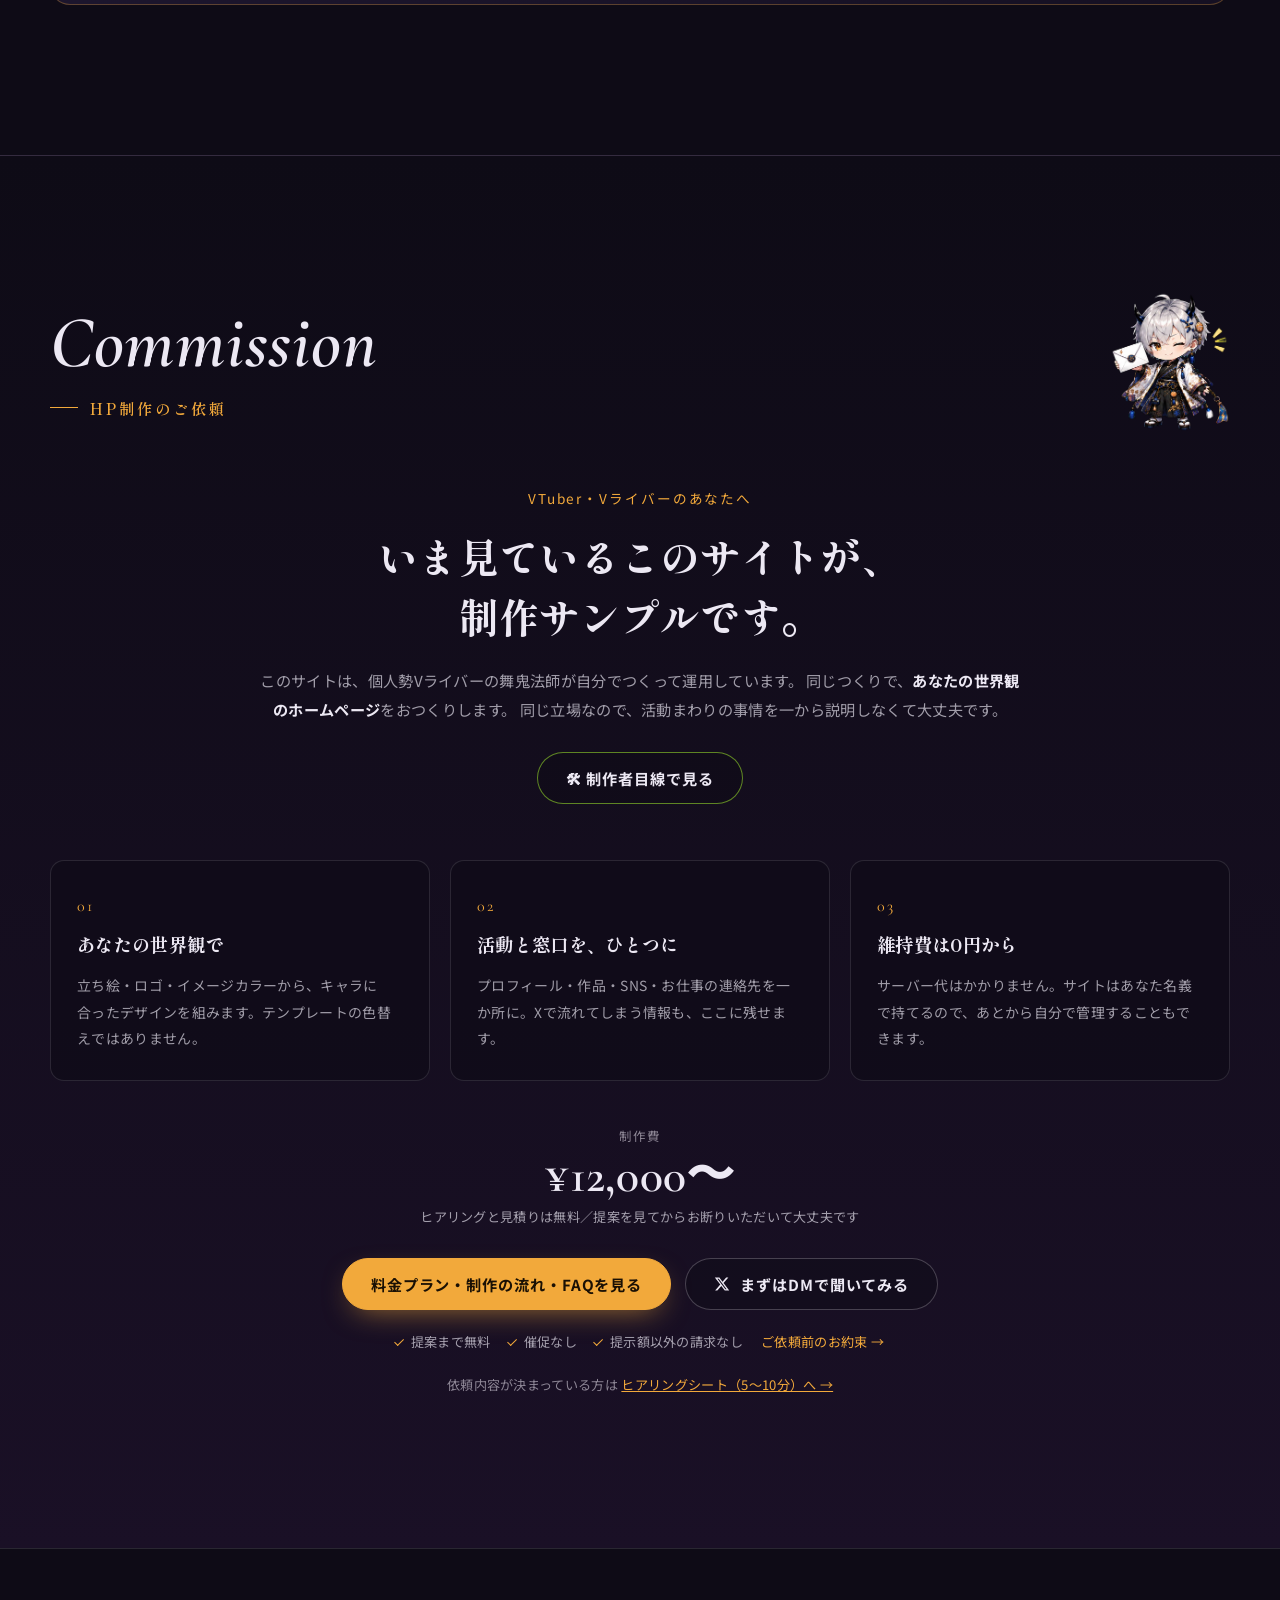
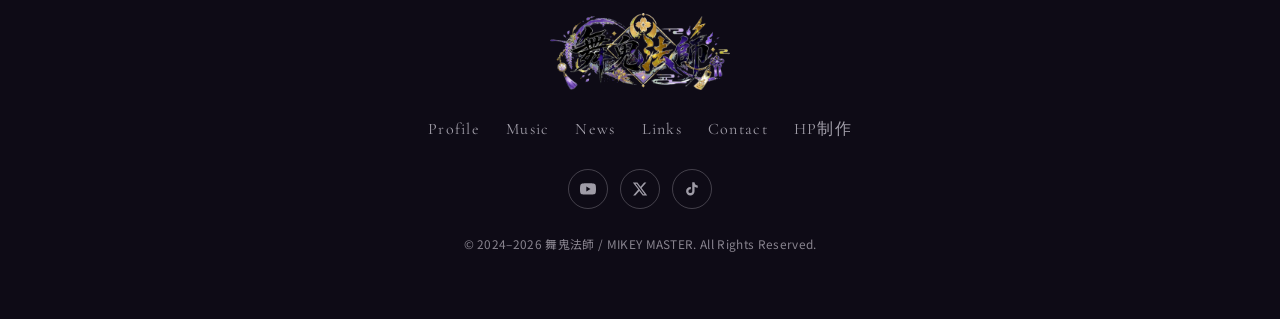
==== commit eef001da: "feat: トップの一言を「舞う鬼、ここに。」に（名前の由来＝舞う鬼） Co-Authored-By: Claude Opus 5.5 <noreply@anthropic.com>" ====
--- a/index.html
+++ b/index.html
@@ -158,7 +158,7 @@
             <img src="assets/images/maiki-logo.png" alt="舞鬼法師" width="480" height="206">
             <span class="hero-title-en">MIKEY MASTER</span>
           </h1>
-          <p class="hero-catch">酒と馬と唄。</p>
+          <p class="hero-catch">舞う鬼、ここに。</p>
           <div class="hero-latest">
             <span class="hero-latest-label">Latest Release</span>
             <a href="/go/wear-it-well?src=hero" class="btn btn-primary" target="_blank" rel="noopener">
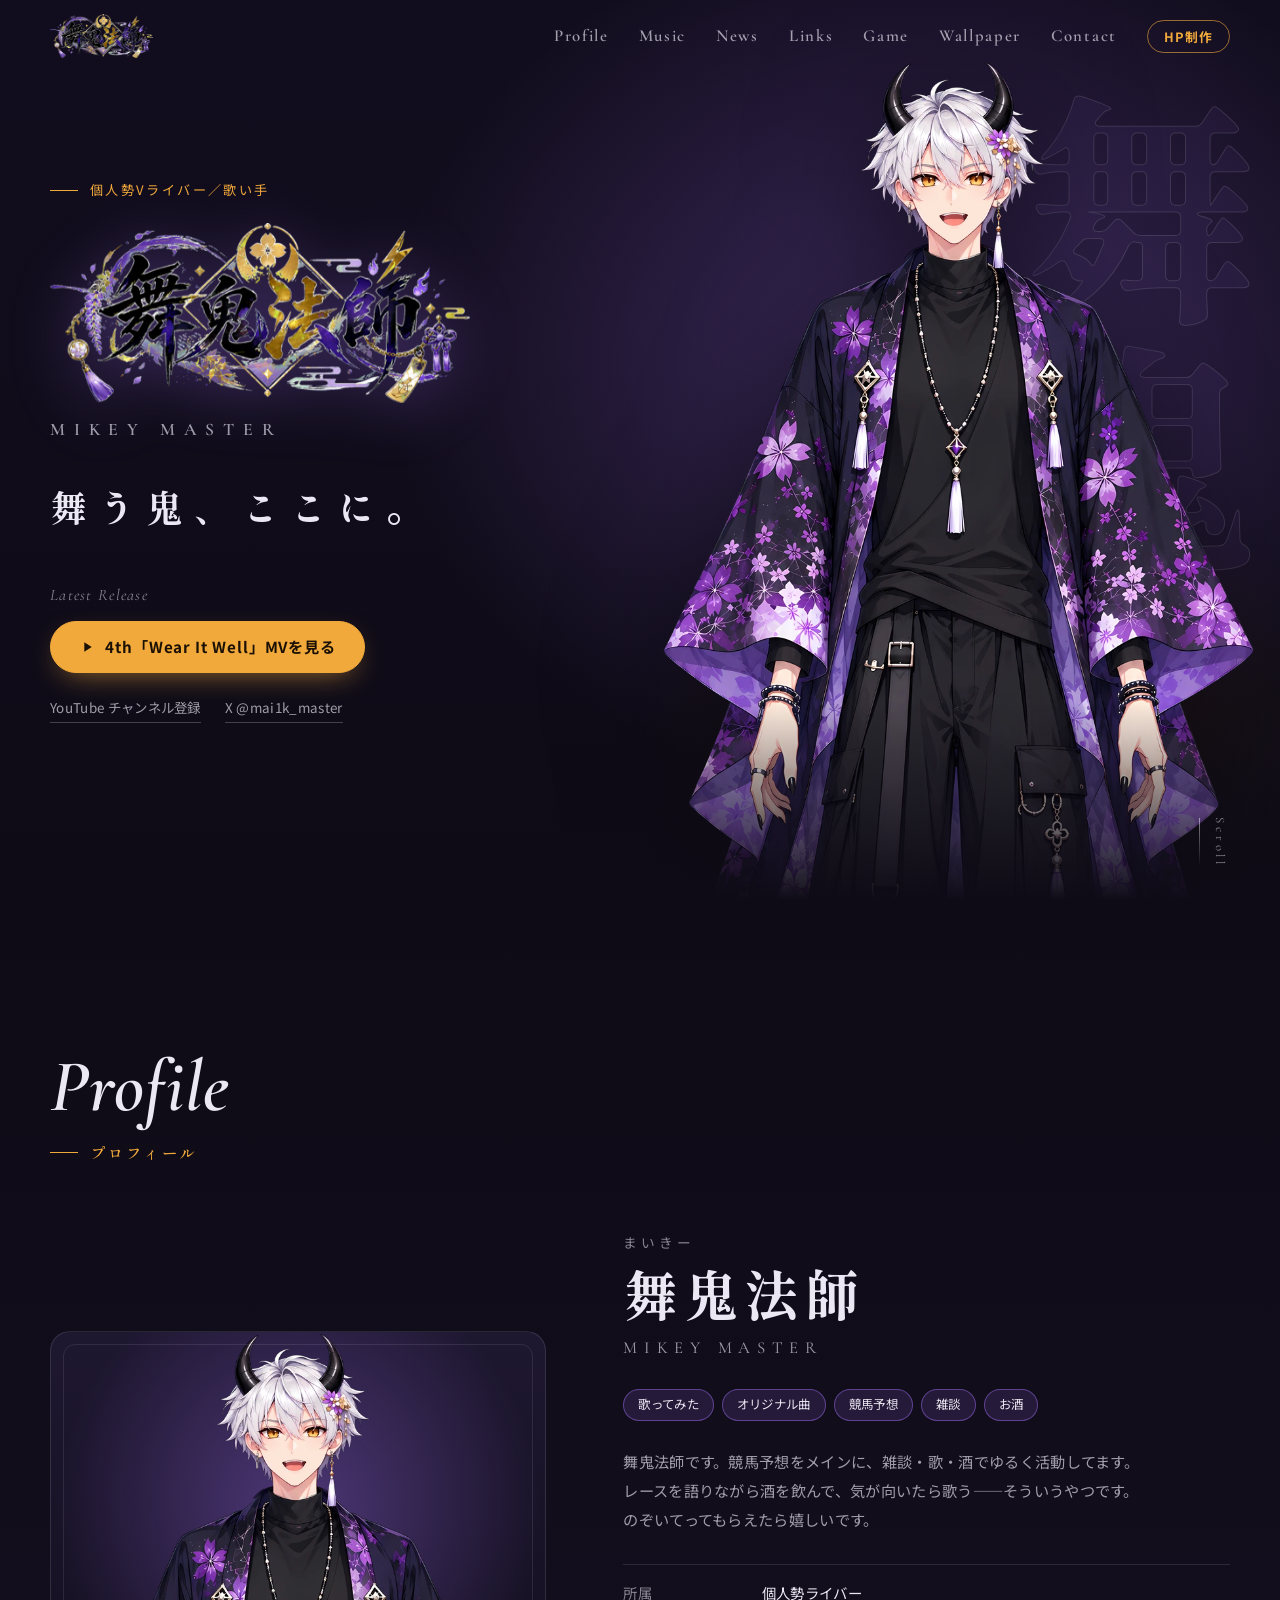
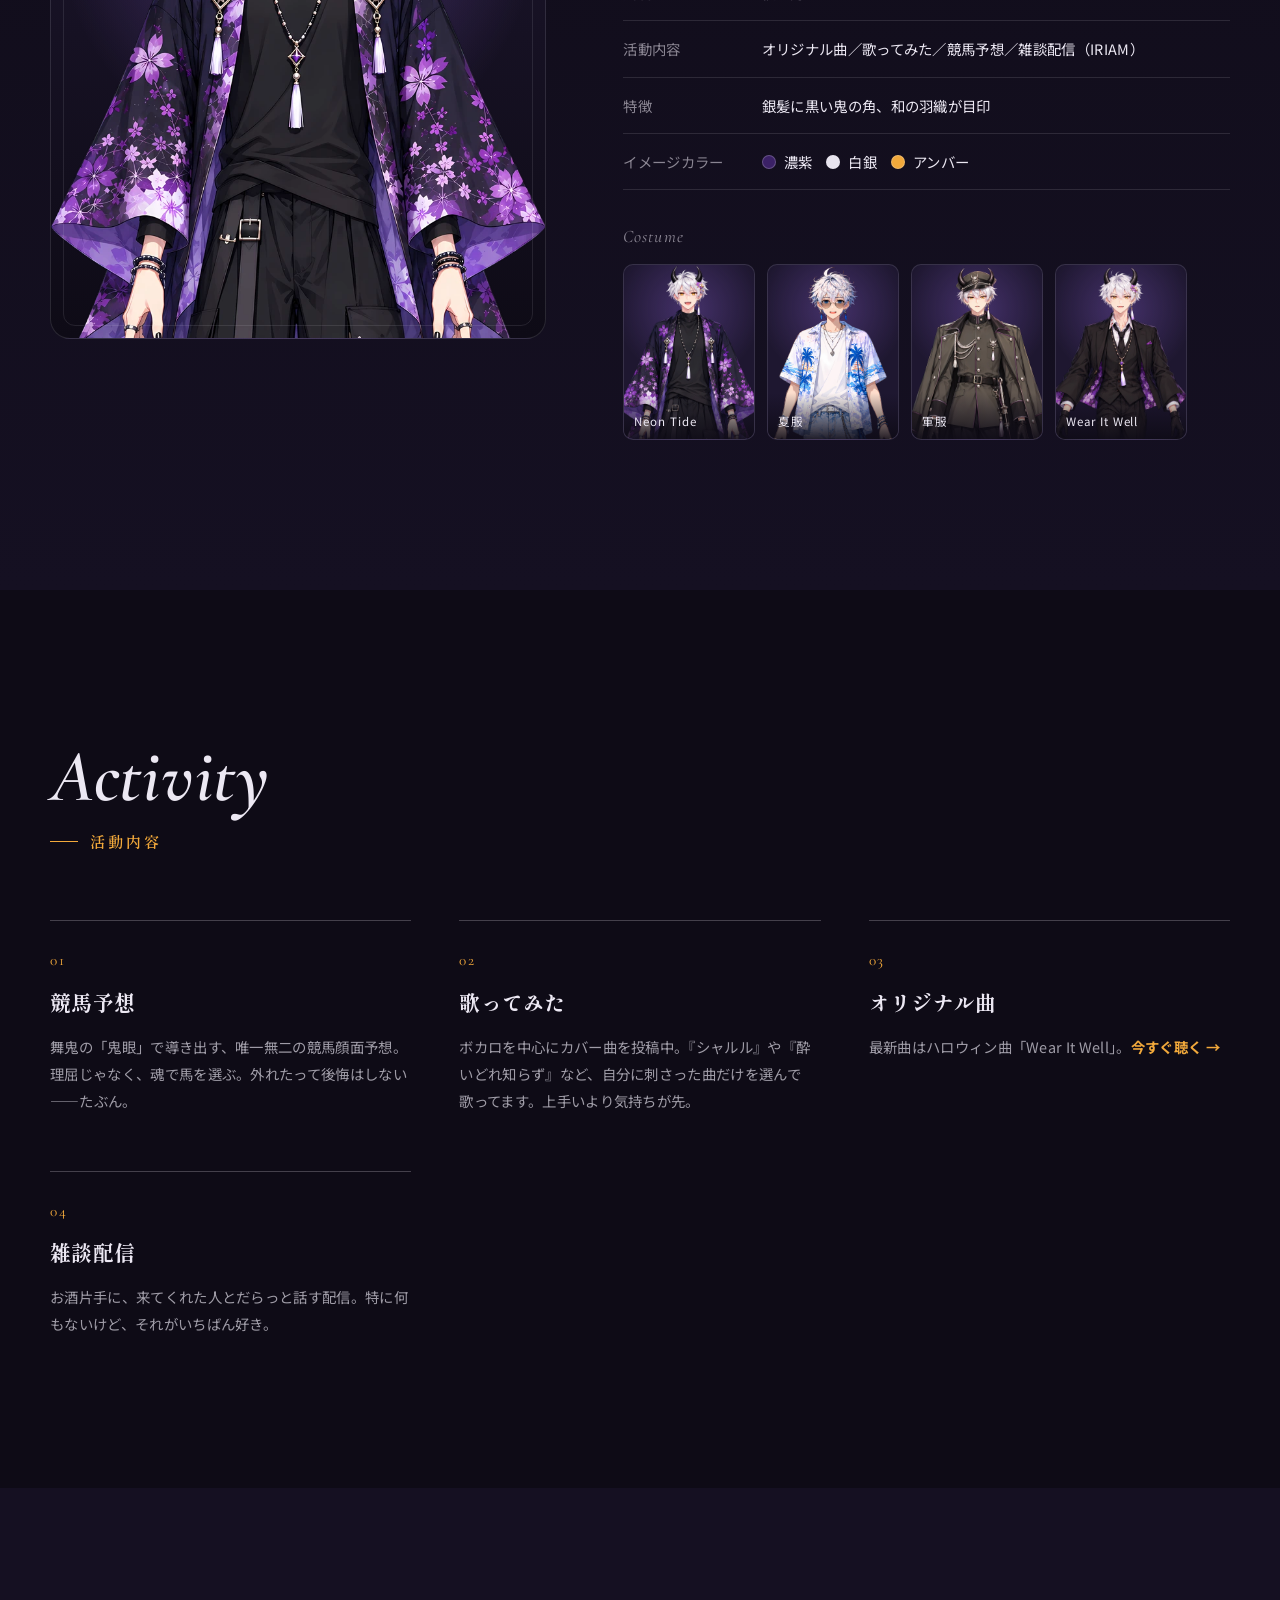
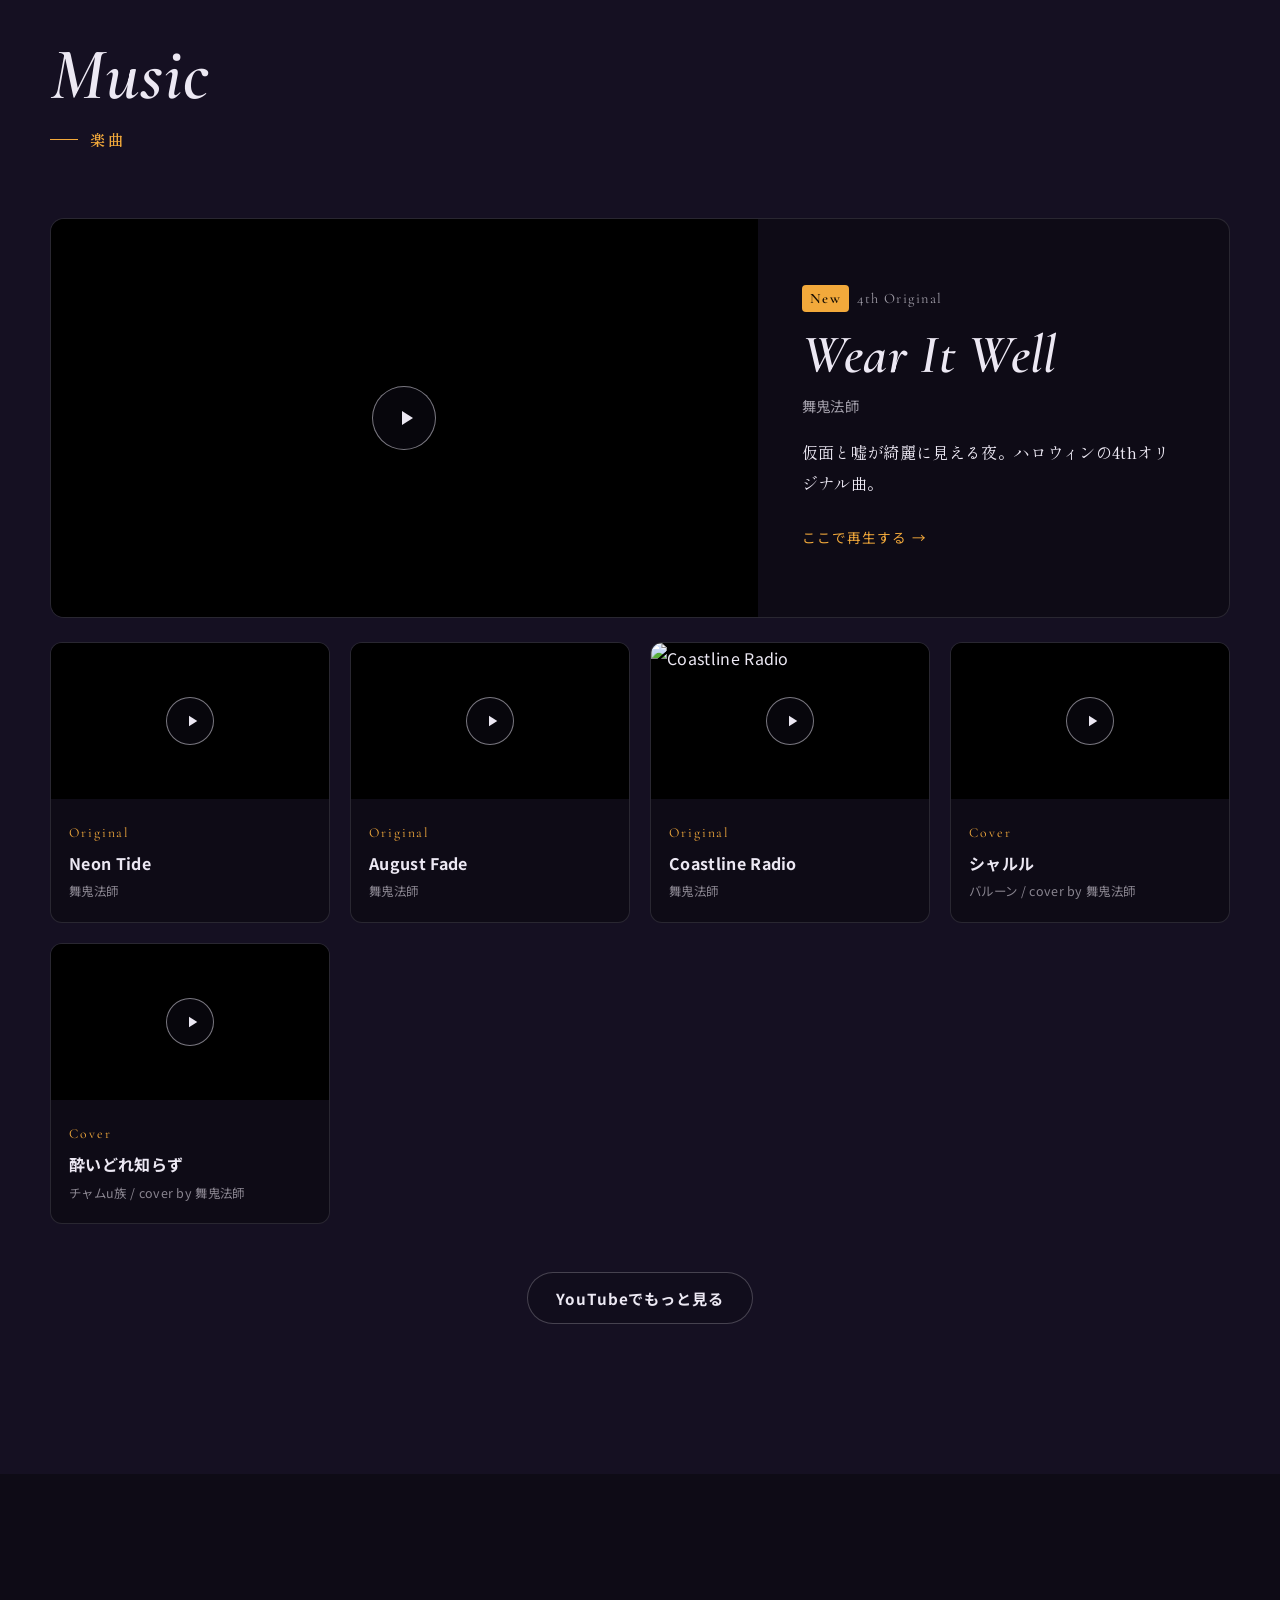
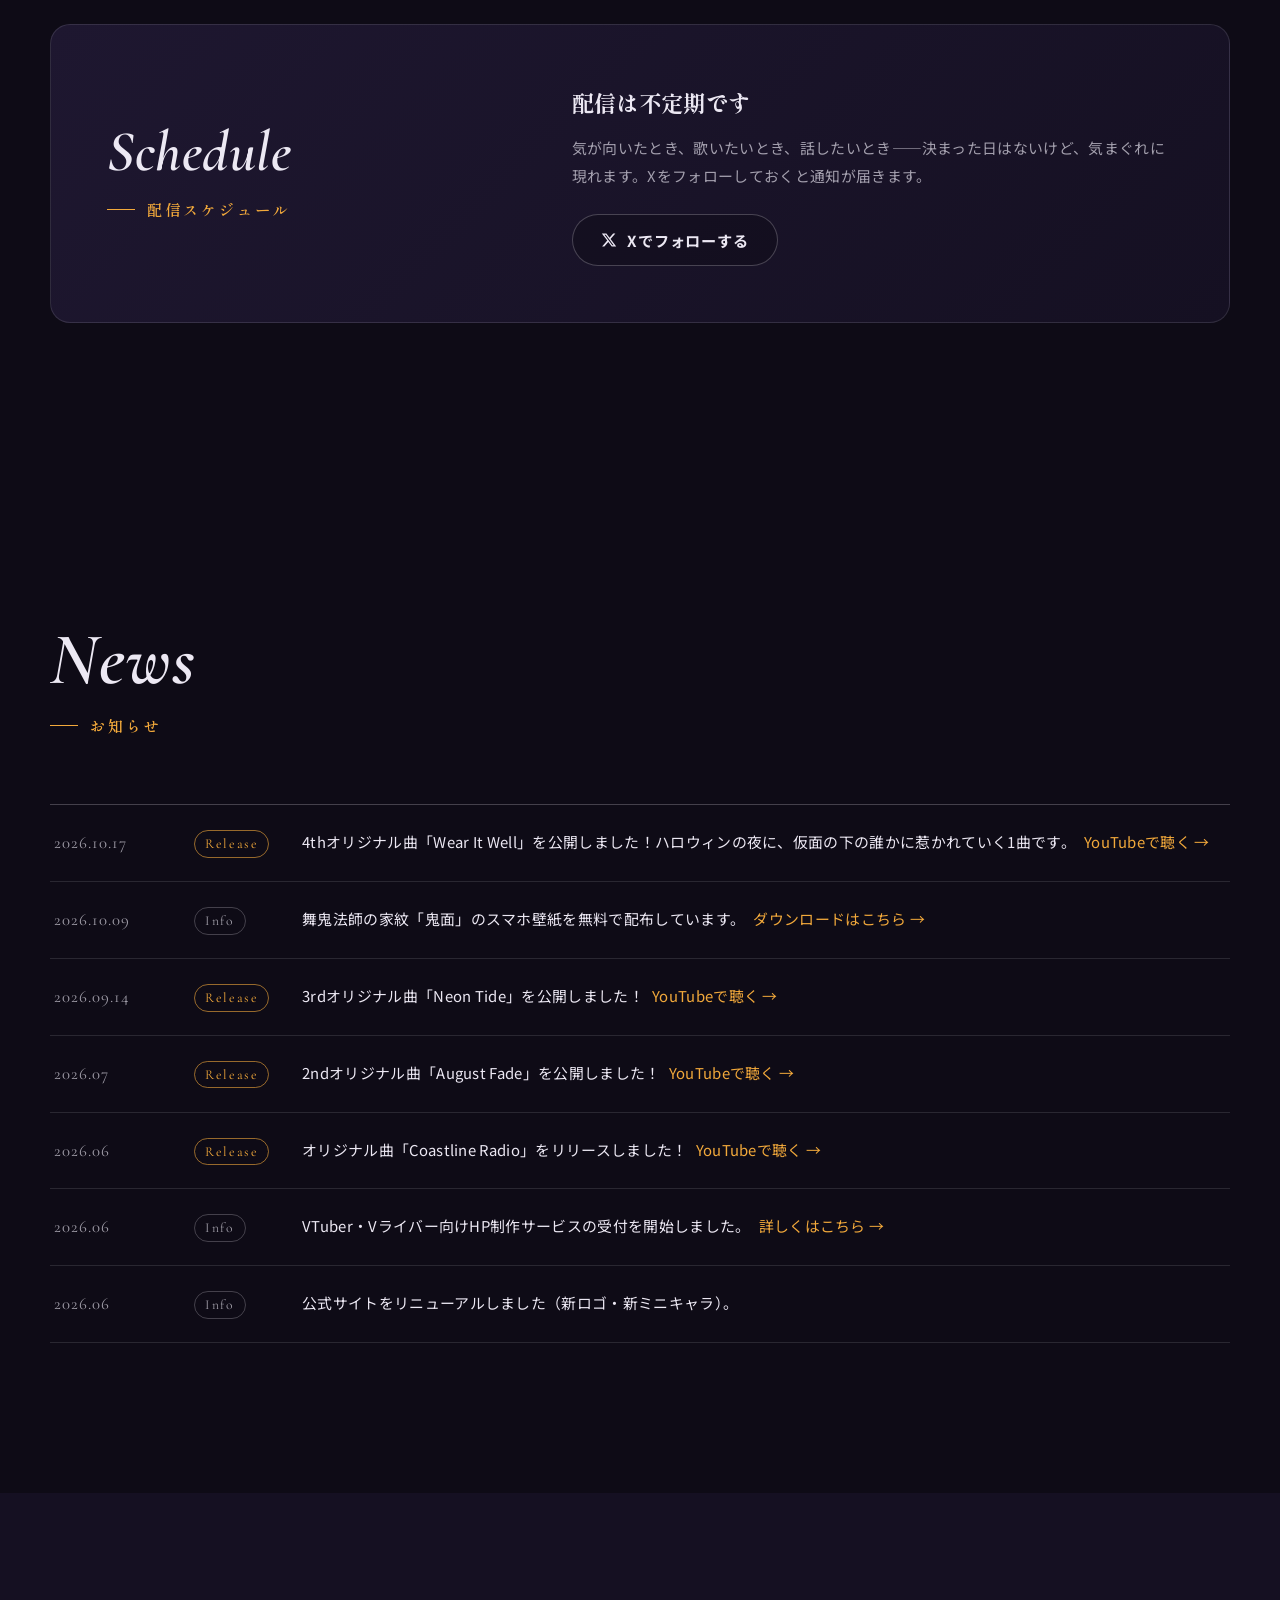
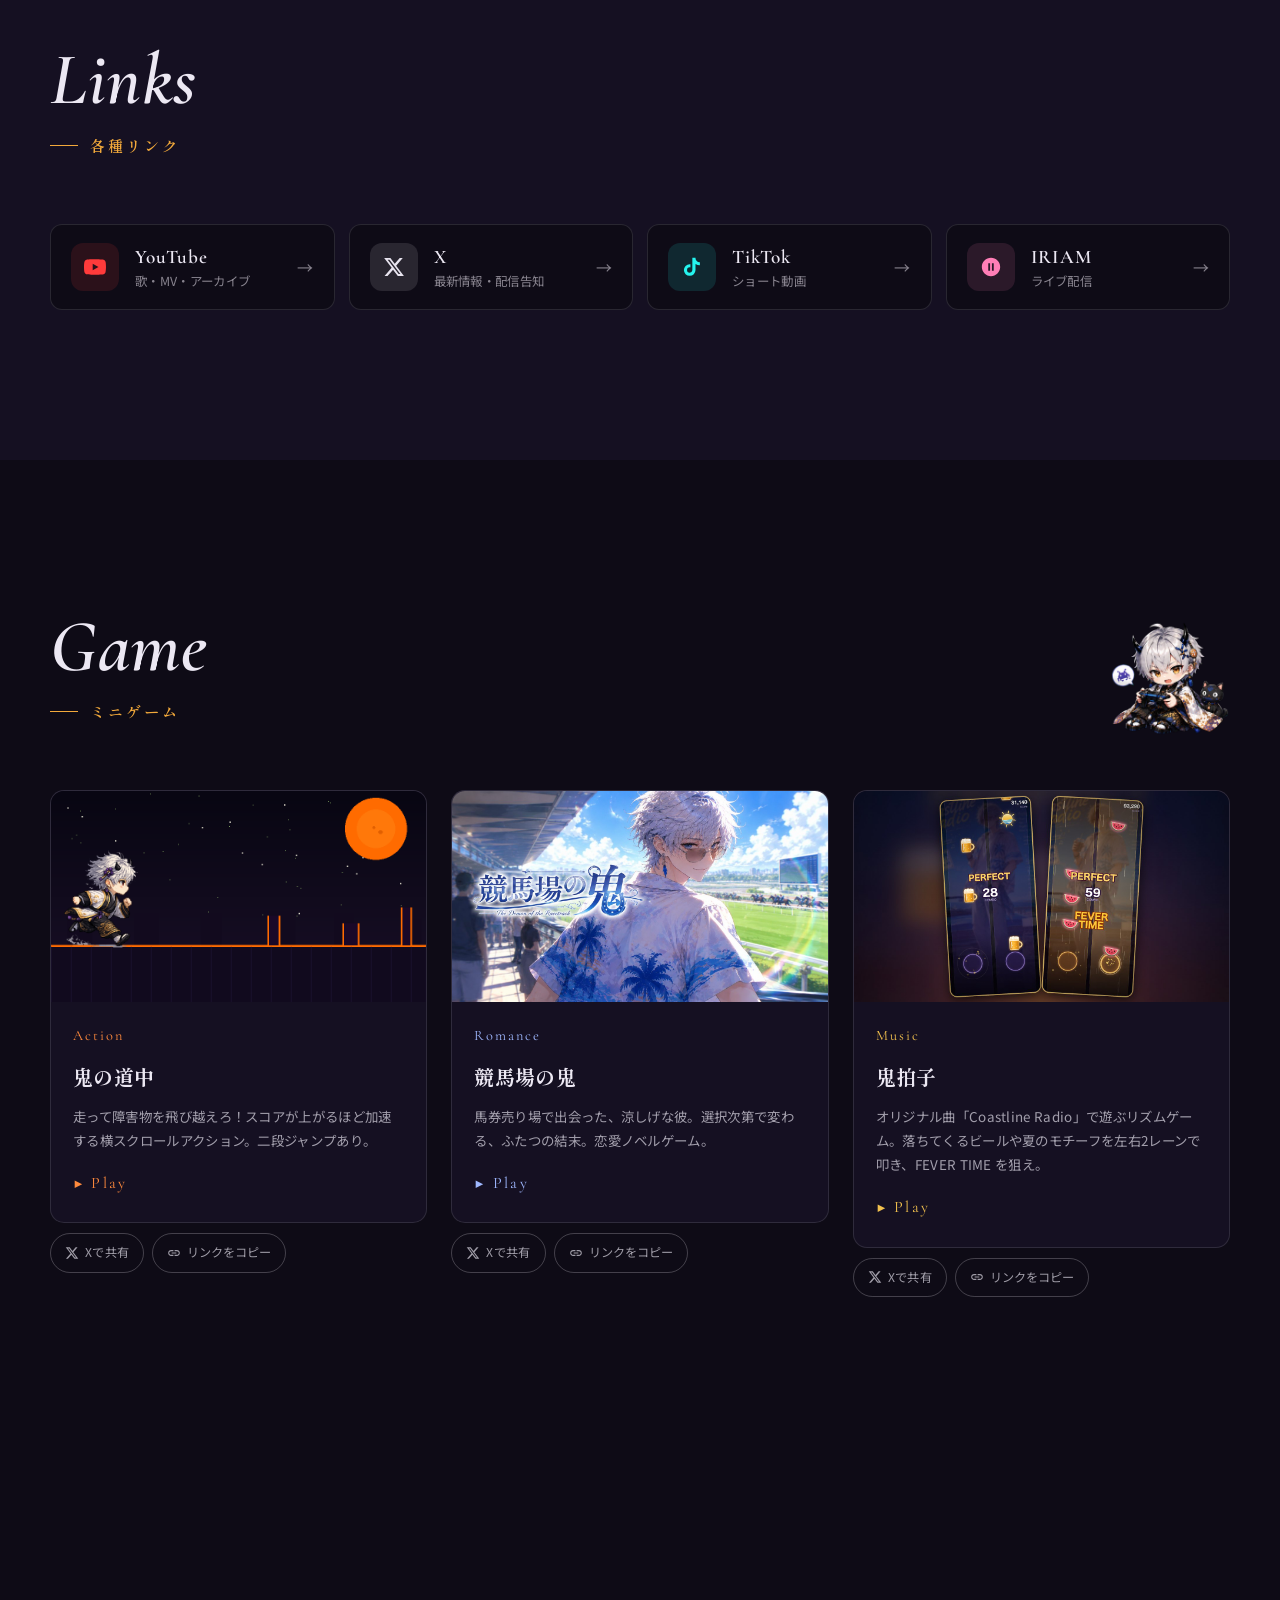
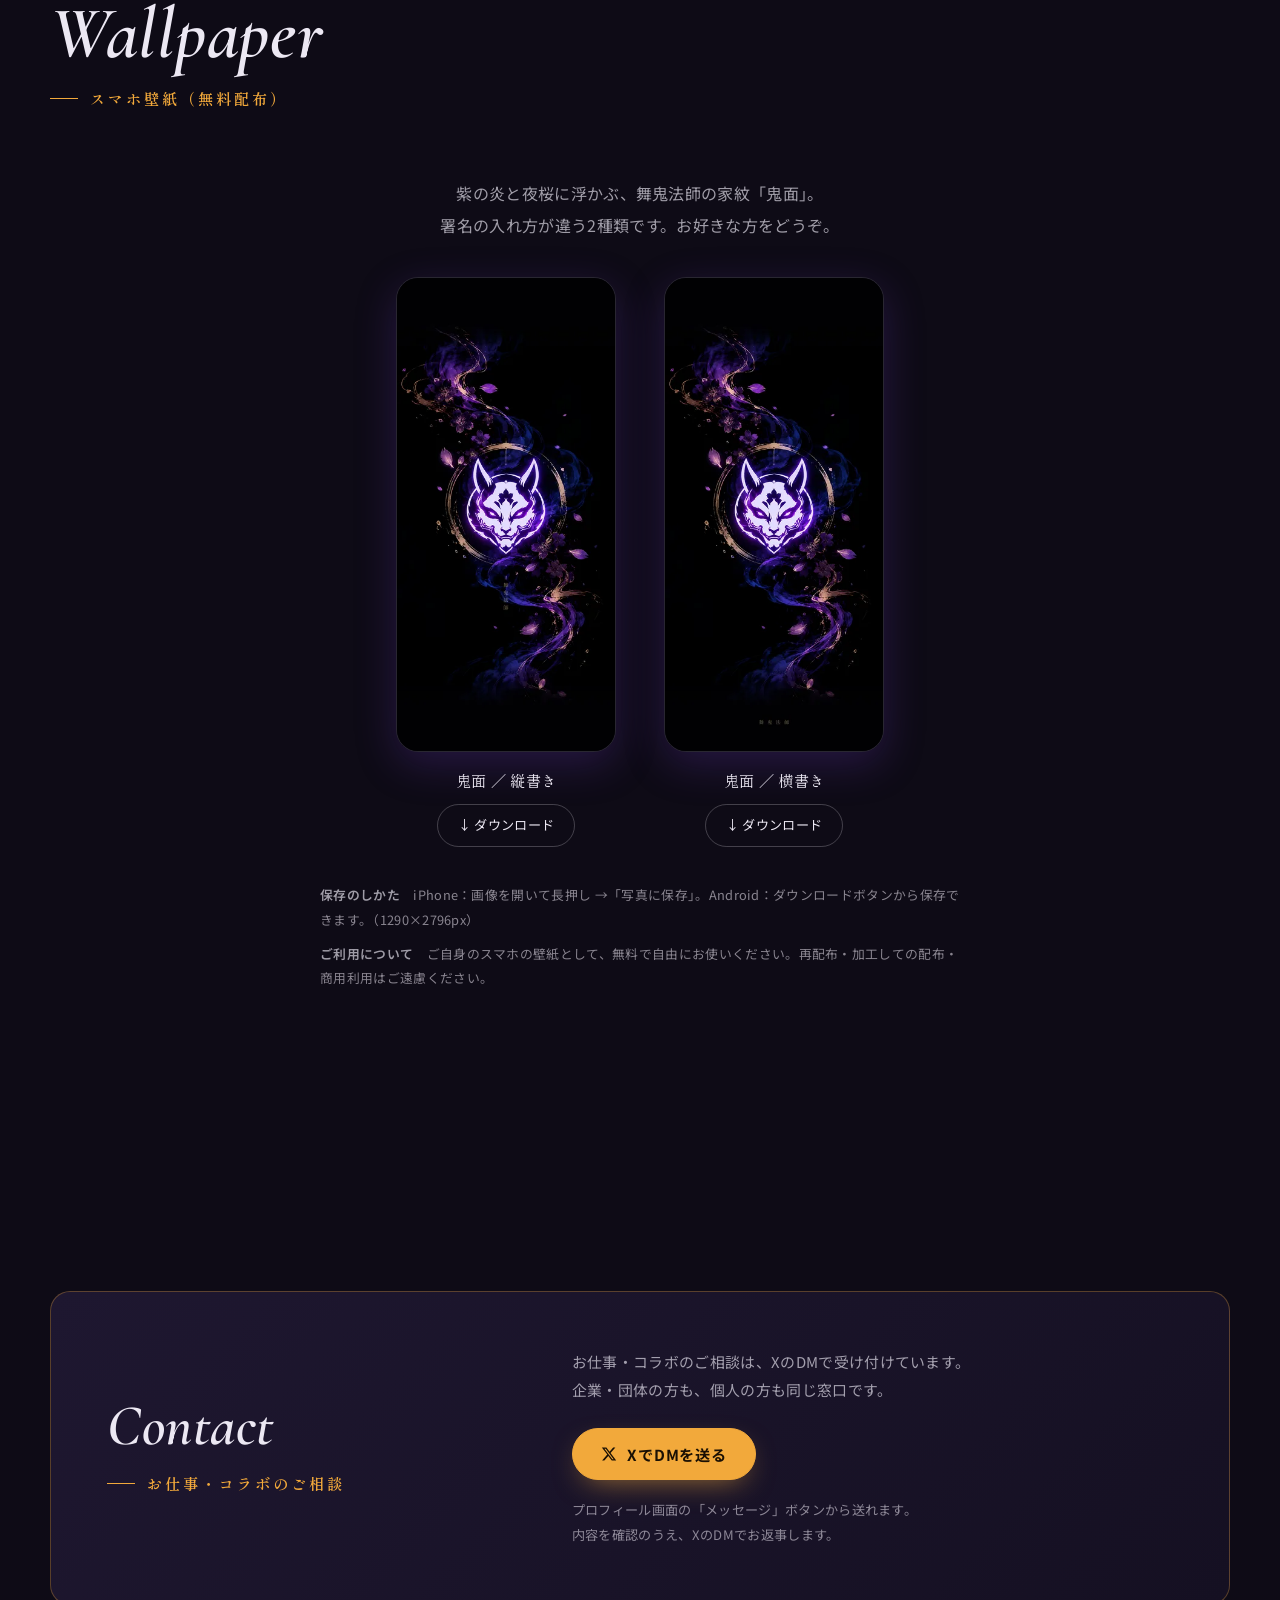
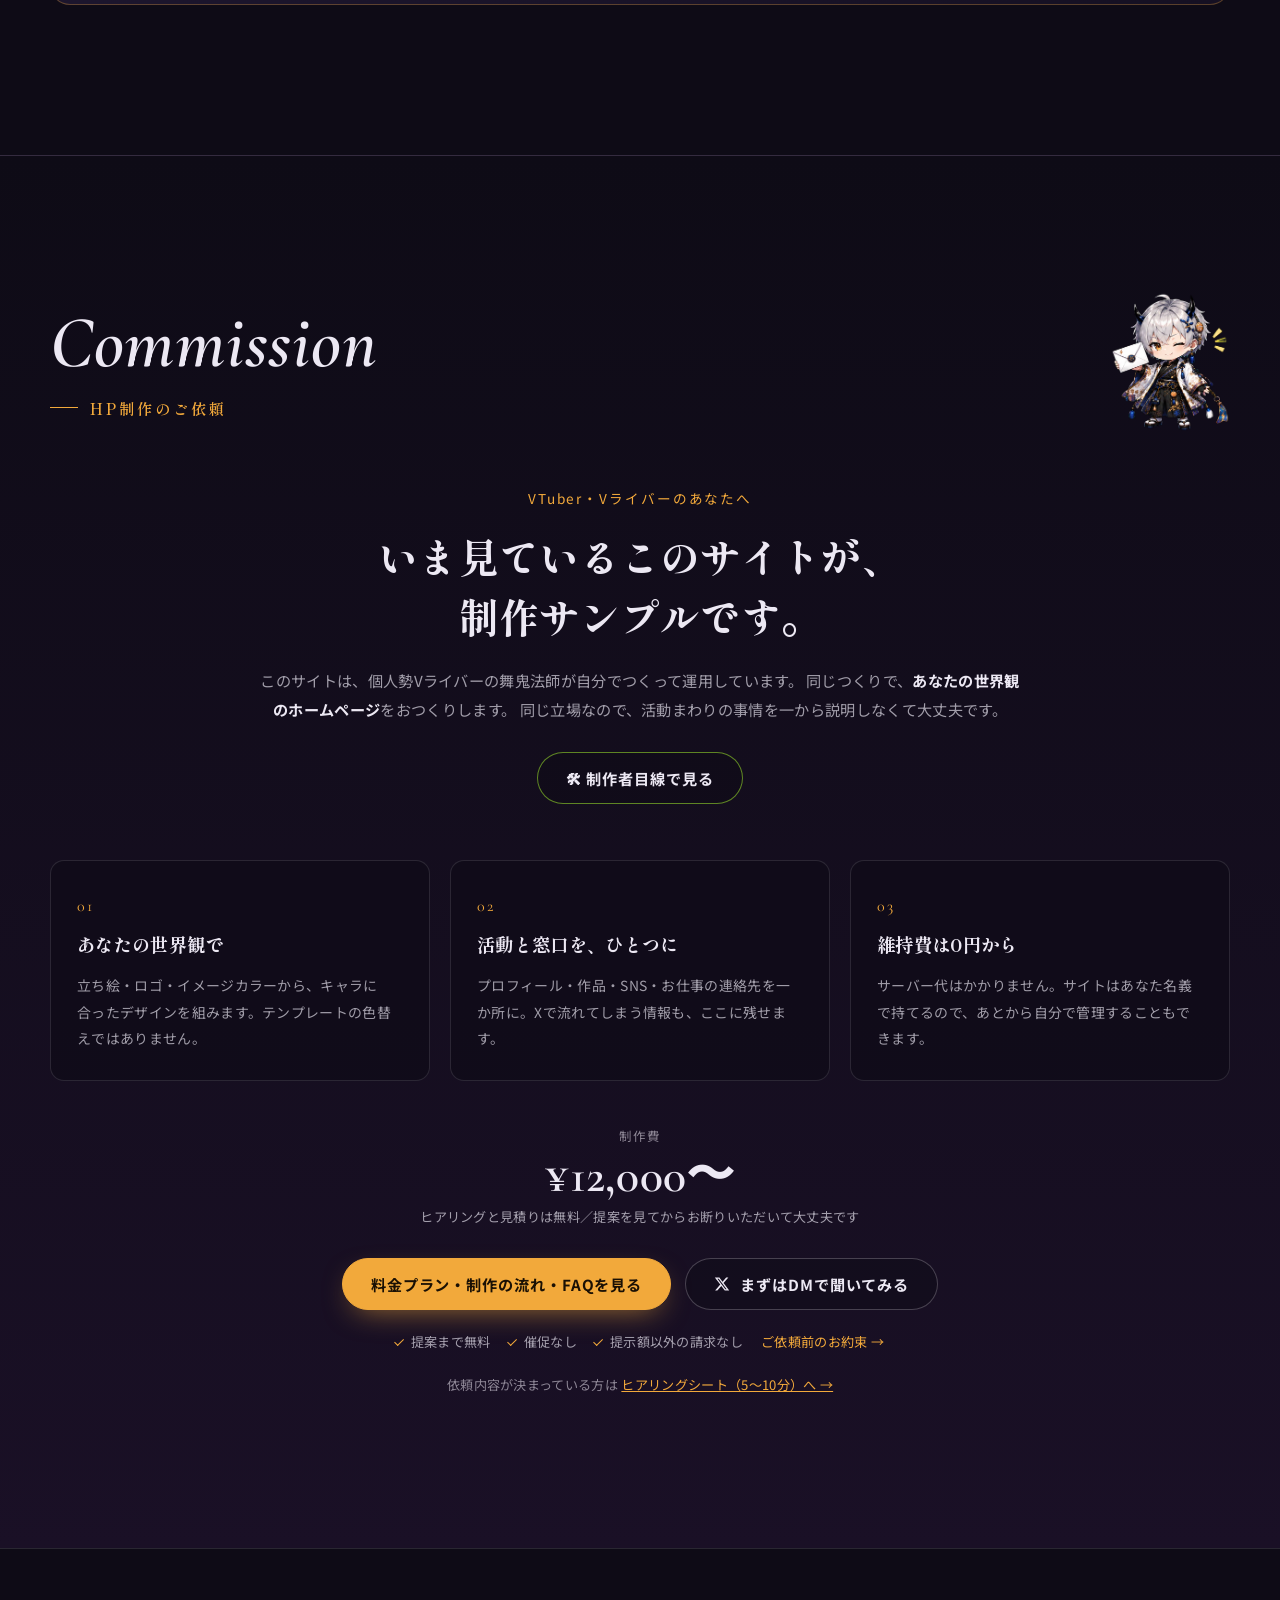
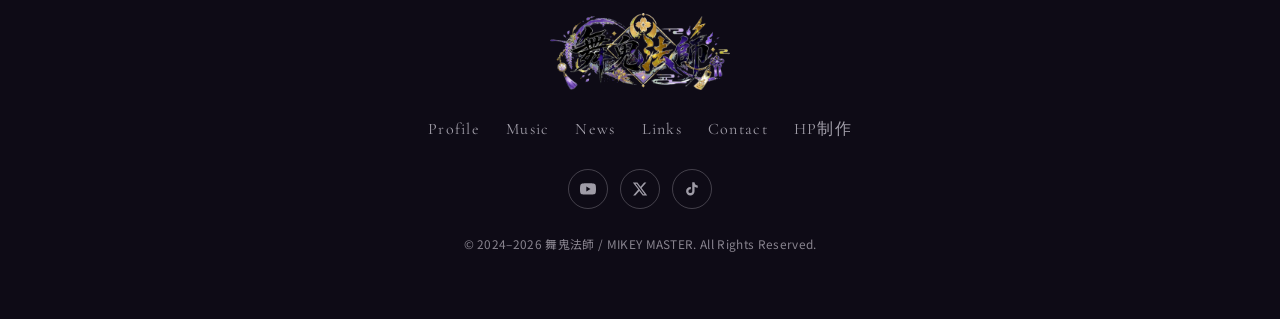
==== commit 12618da9: "feat: プロフィールの衣装に軍服とWear It Wellを追加 夏服は正面の高精細版に更新した。スマホは2列で表示する  Co-Authored-By: Claude Opus 5.5 <nor" ====
--- a/index.html
+++ b/index.html
@@ -213,6 +213,8 @@
               <ul>
                 <li><img src="assets/images/kv-maiki-upper.webp" alt="" width="760" height="932" loading="lazy"><span>Neon Tide</span></li>
                 <li><img src="assets/images/kv-maiki-summer.webp" alt="" width="760" height="1077" loading="lazy"><span>夏服</span></li>
+                <li><img src="assets/images/kv-maiki-gunpuku.webp" alt="" width="760" height="932" loading="lazy"><span>軍服</span></li>
+                <li><img src="assets/images/kv-maiki-wearitwell.webp" alt="" width="760" height="932" loading="lazy"><span>Wear It Well</span></li>
               </ul>
             </div>
           </div>
--- a/style.css
+++ b/style.css
@@ -219,8 +219,8 @@
 .swatches span:first-child { margin-left: 0; }
 .costumes { margin-top: 30px; }
 .costumes-title { font-family: var(--latin); font-style: italic; font-size: 1.1rem; color: var(--faint); letter-spacing: 0.06em; margin-bottom: 10px; }
-.costumes ul { list-style: none; display: flex; gap: 12px; }
-.costumes li { position: relative; width: 132px; aspect-ratio: 3 / 4; border-radius: 10px; overflow: hidden; border: 1px solid var(--line); background: radial-gradient(80% 60% at 50% 25%, rgba(143, 99, 217, 0.35), transparent 70%), var(--night-3); }
+.costumes ul { list-style: none; display: grid; grid-template-columns: repeat(4, minmax(0, 132px)); gap: 12px; }
+.costumes li { position: relative; aspect-ratio: 3 / 4; border-radius: 10px; overflow: hidden; border: 1px solid var(--line); background: radial-gradient(80% 60% at 50% 25%, rgba(143, 99, 217, 0.35), transparent 70%), var(--night-3); }
 .costumes img { width: 100%; height: 100%; object-fit: cover; object-position: top; }
 .costumes span { position: absolute; inset: auto 0 0 0; padding: 18px 10px 6px; font-size: 0.72rem; letter-spacing: 0.08em; background: linear-gradient(transparent, rgba(14, 11, 22, 0.9)); }
 
@@ -462,6 +462,7 @@
 }
 
 @media (max-width: 600px) {
+  .costumes ul { grid-template-columns: repeat(2, minmax(0, 1fr)); }
   .activity-list, .commission-points, .game-cards, .music-grid { grid-template-columns: 1fr; }
   .music-grid { gap: 14px; }
   .music-card { display: grid; grid-template-columns: 42% 1fr; align-items: center; }
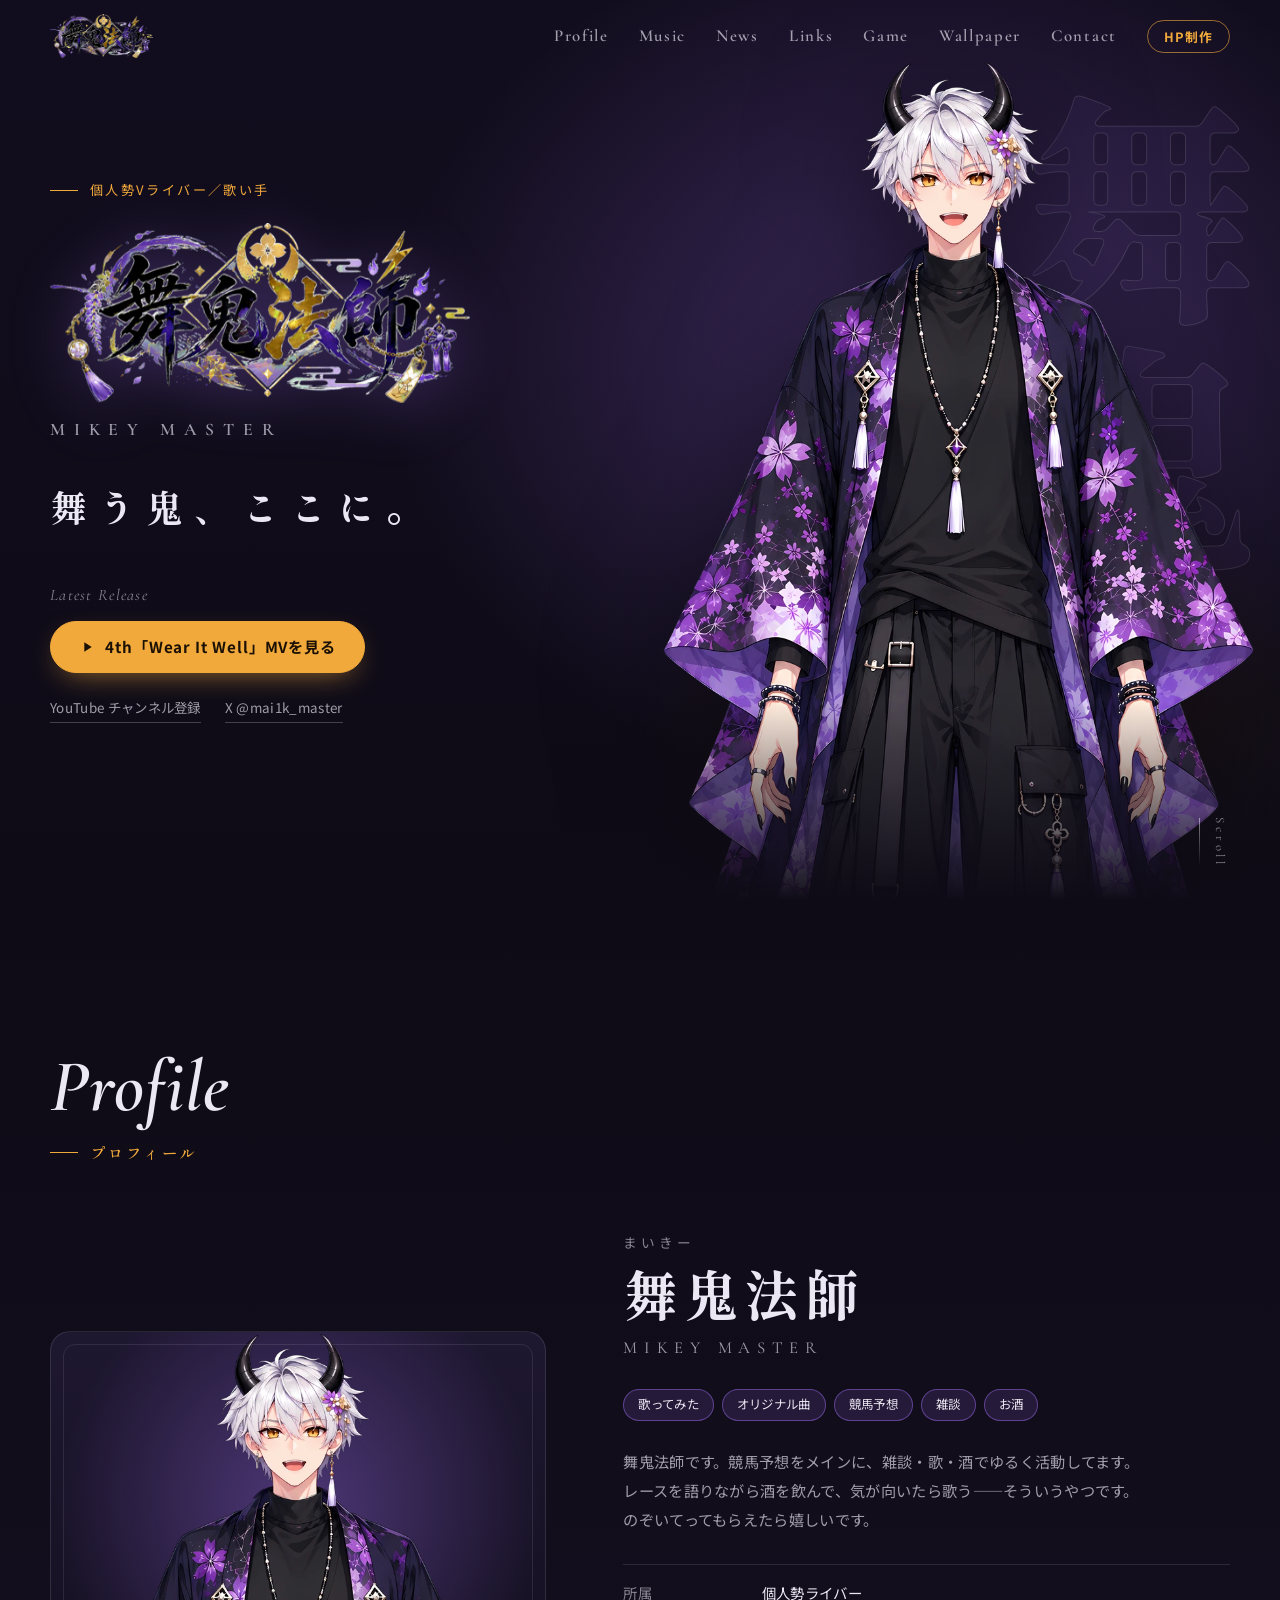
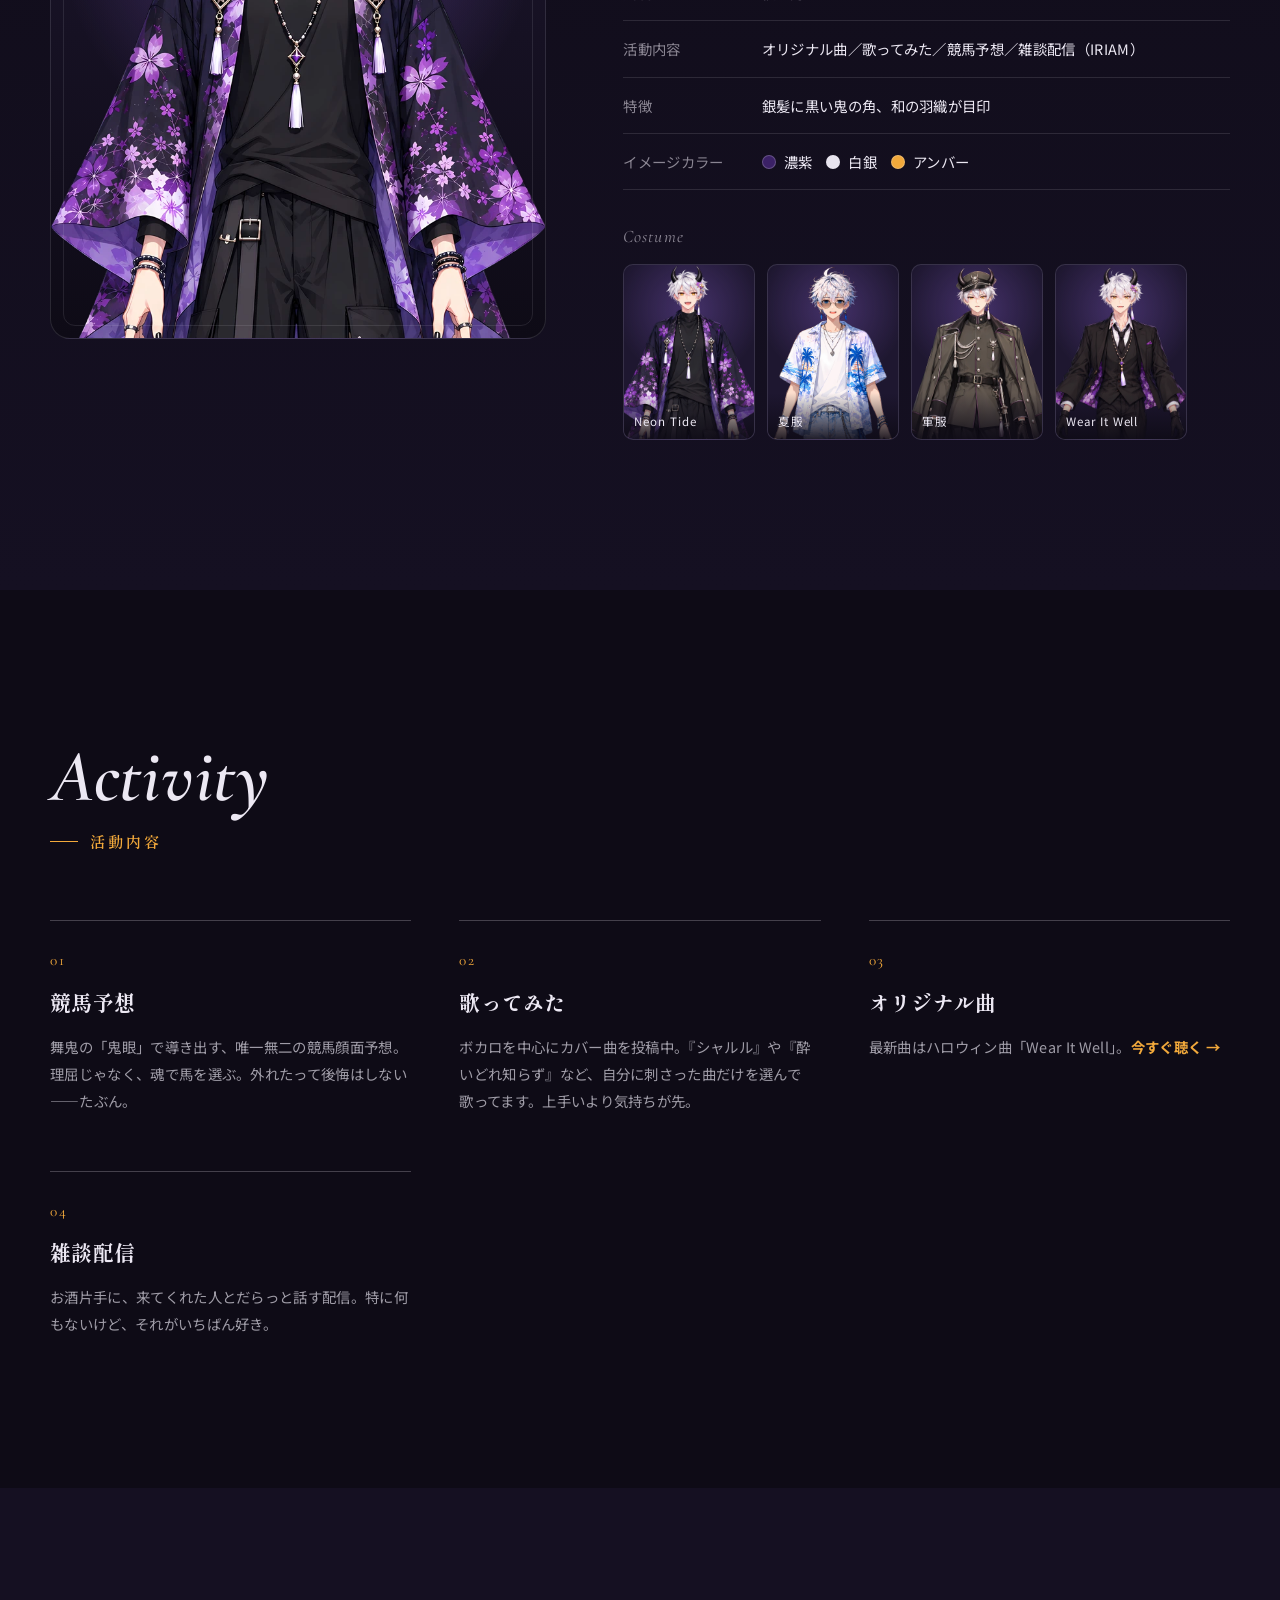
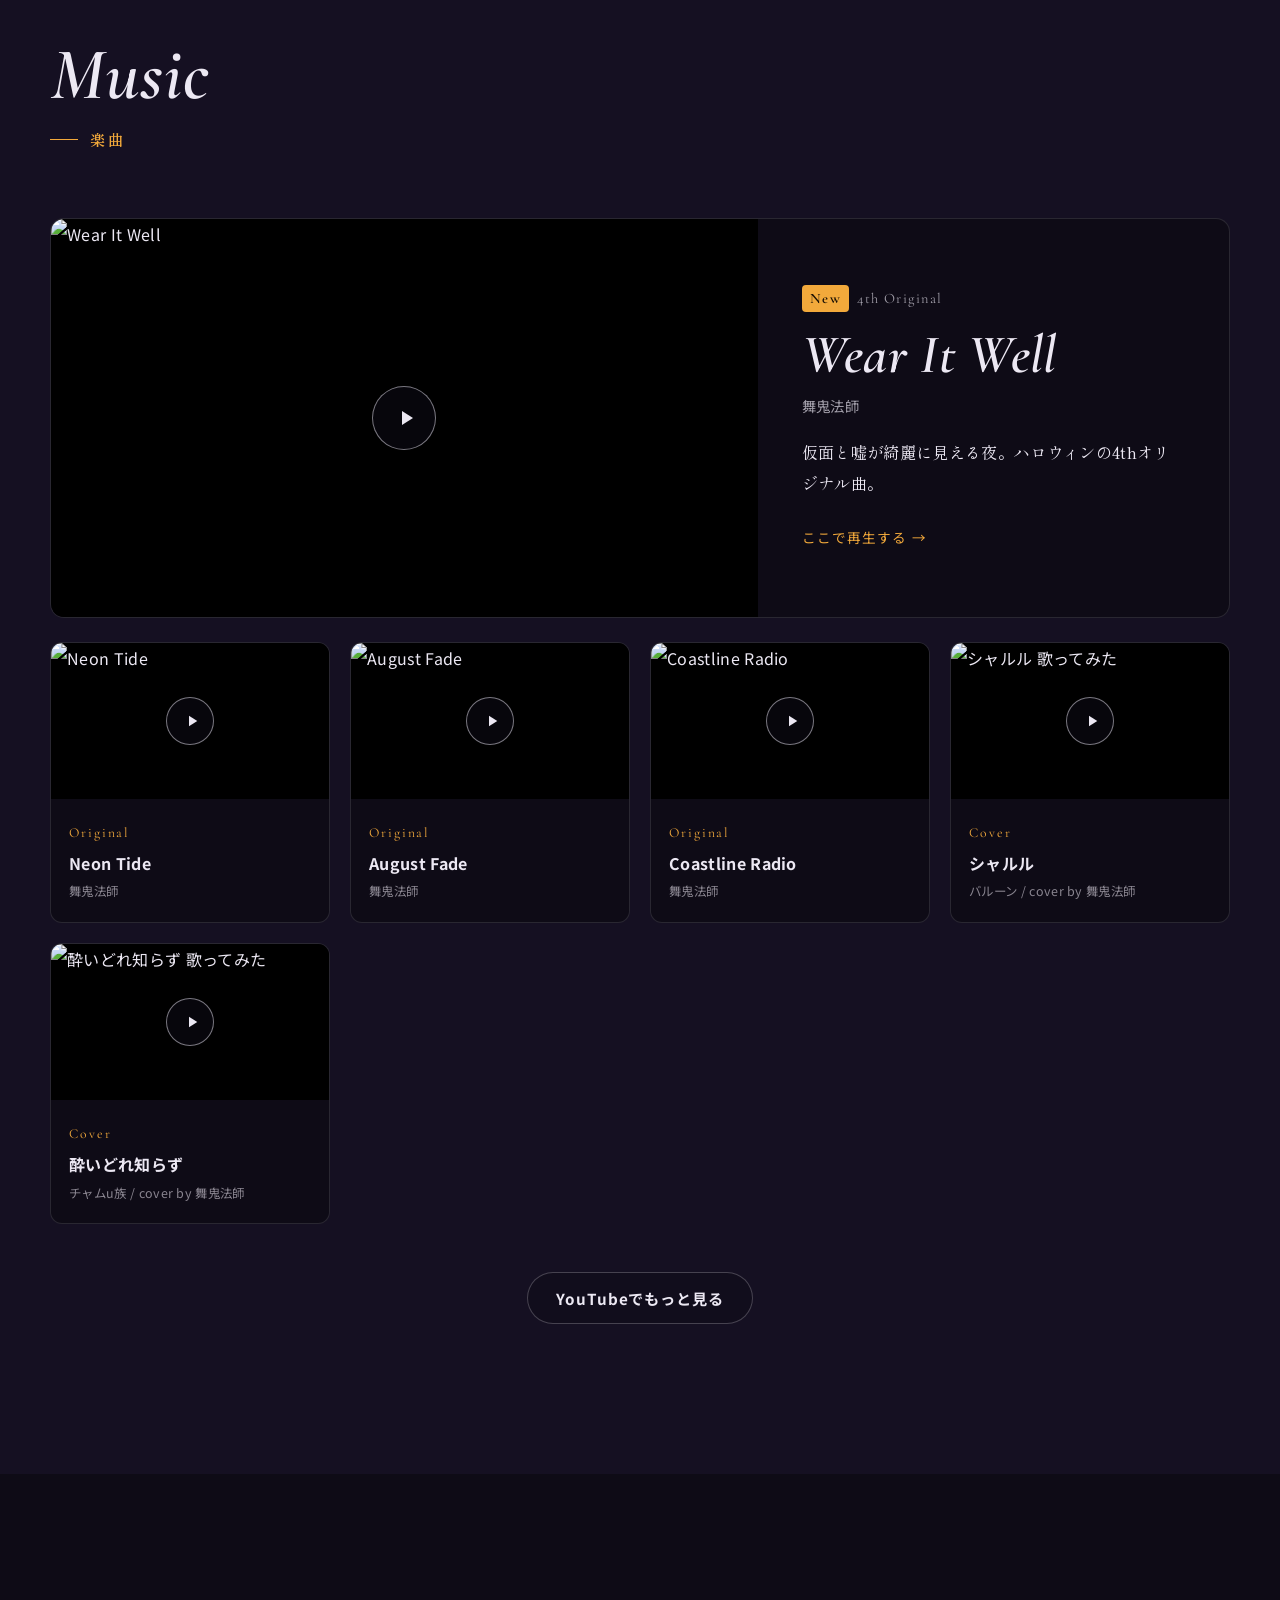
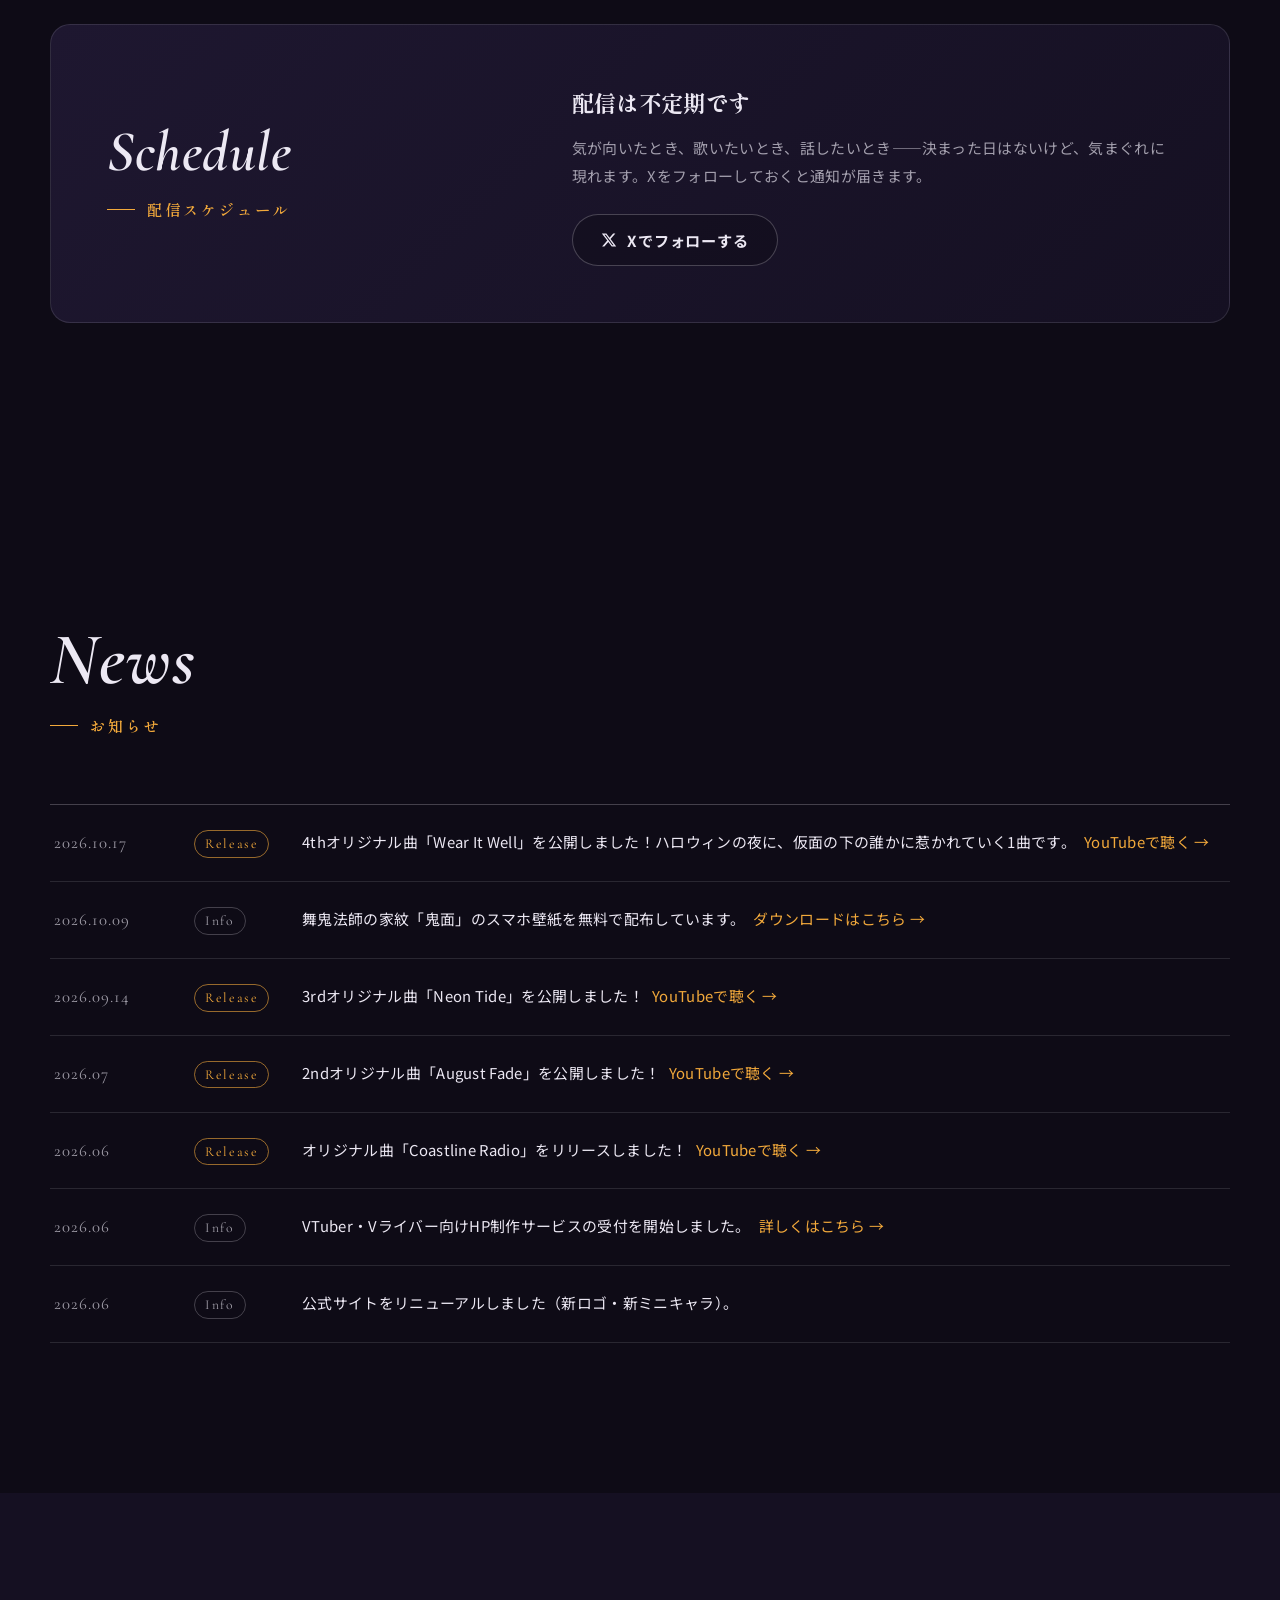
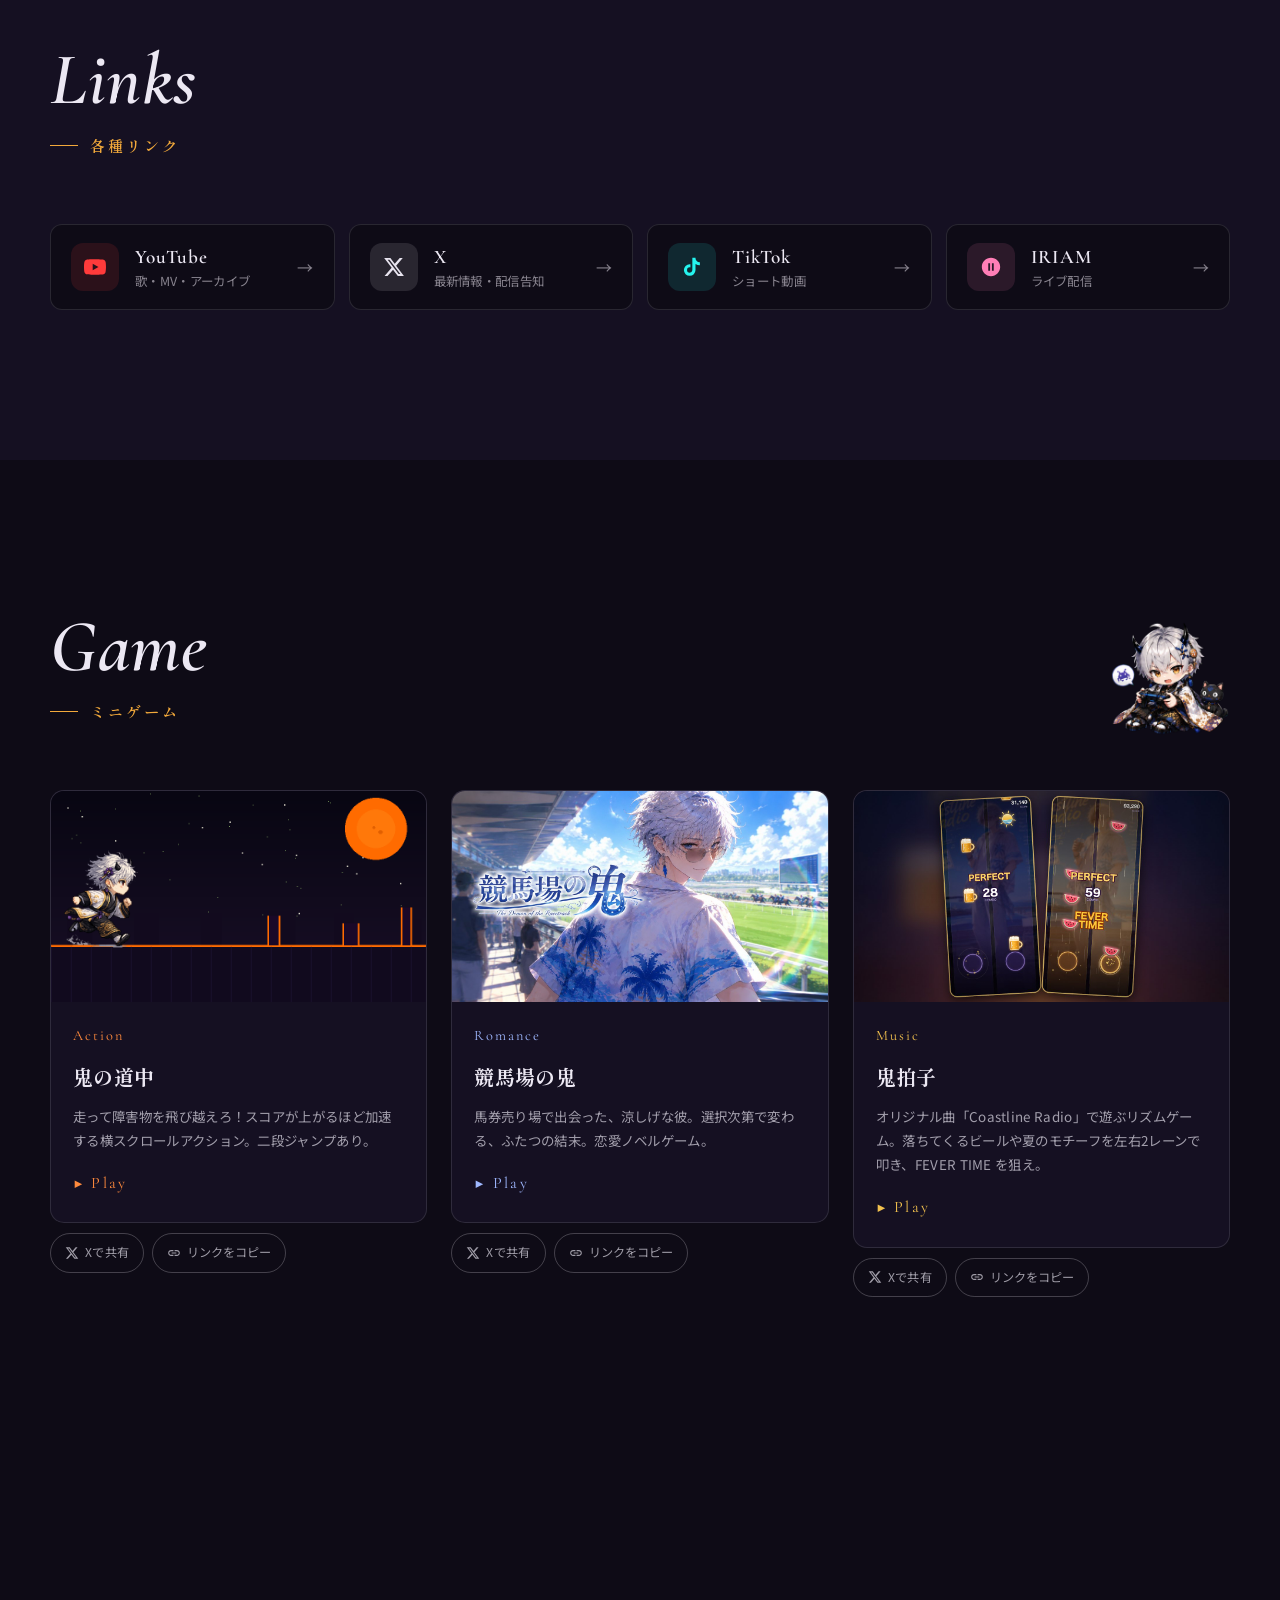
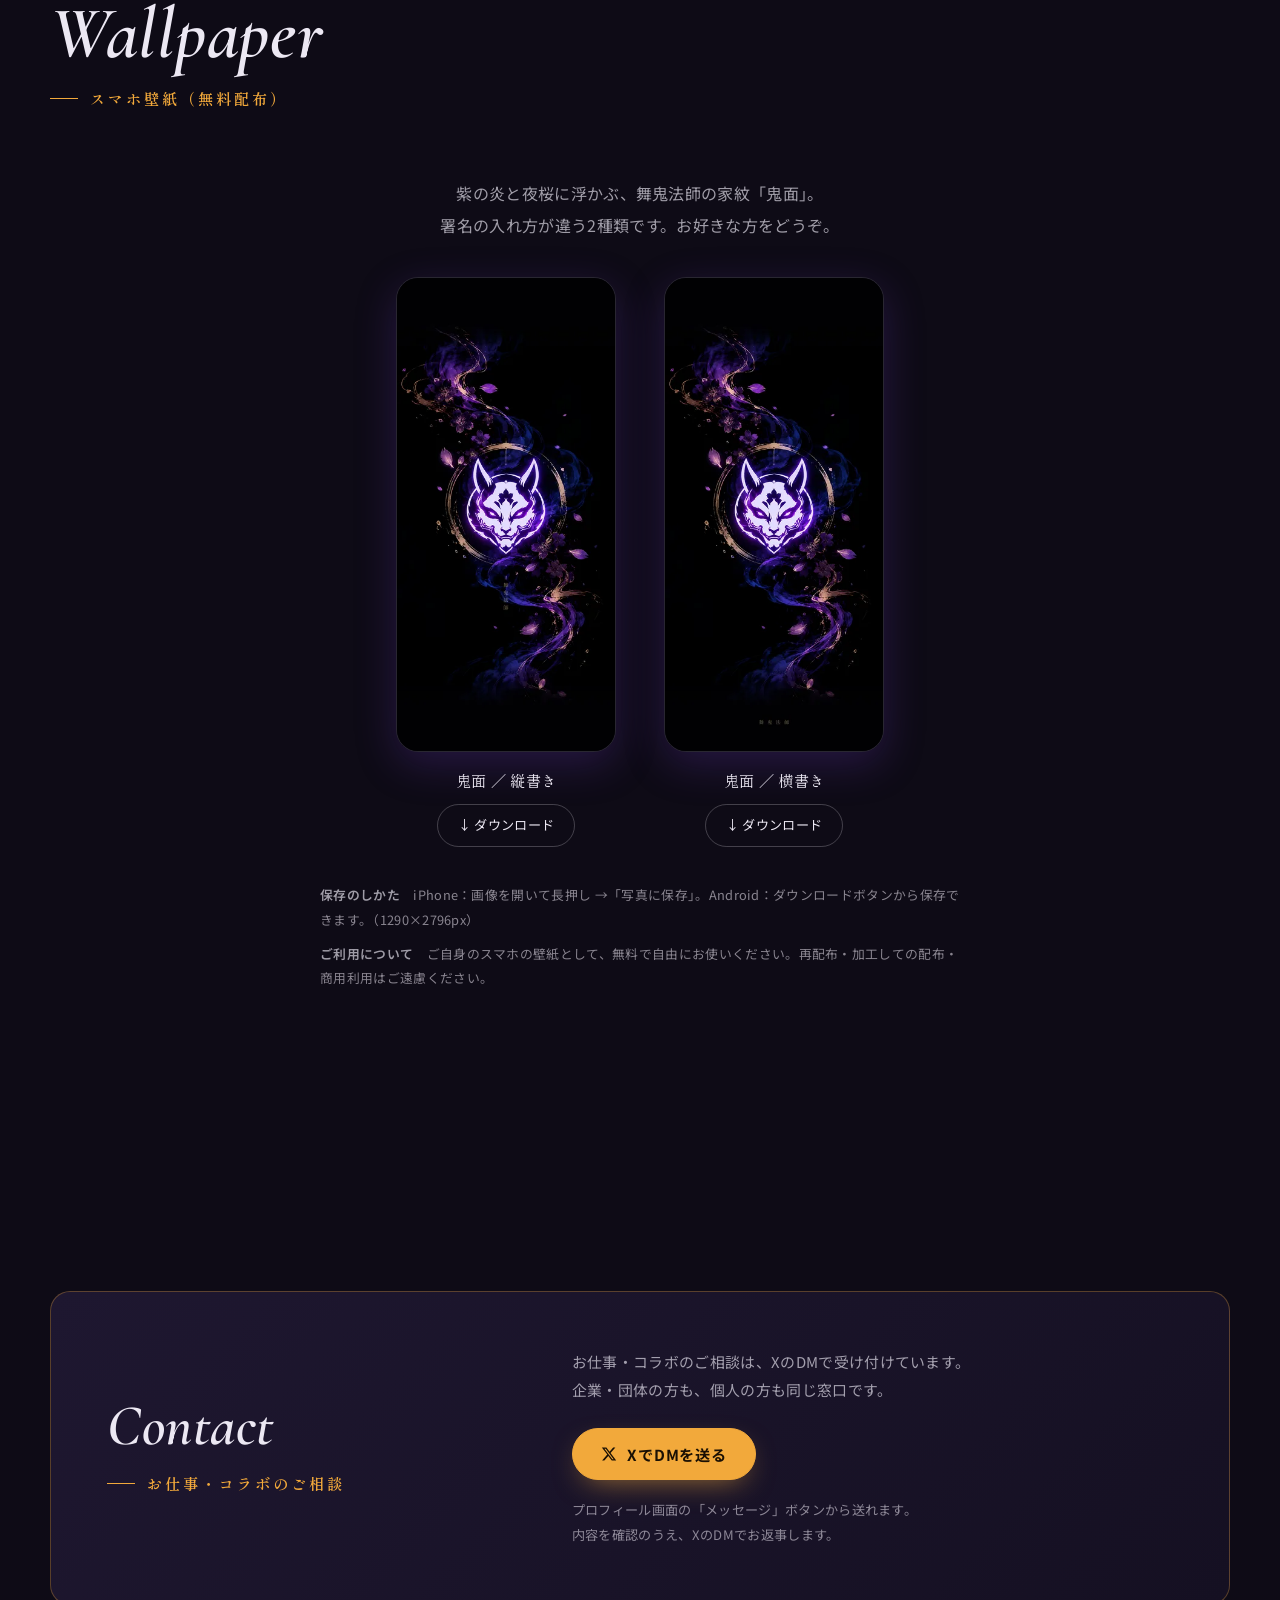
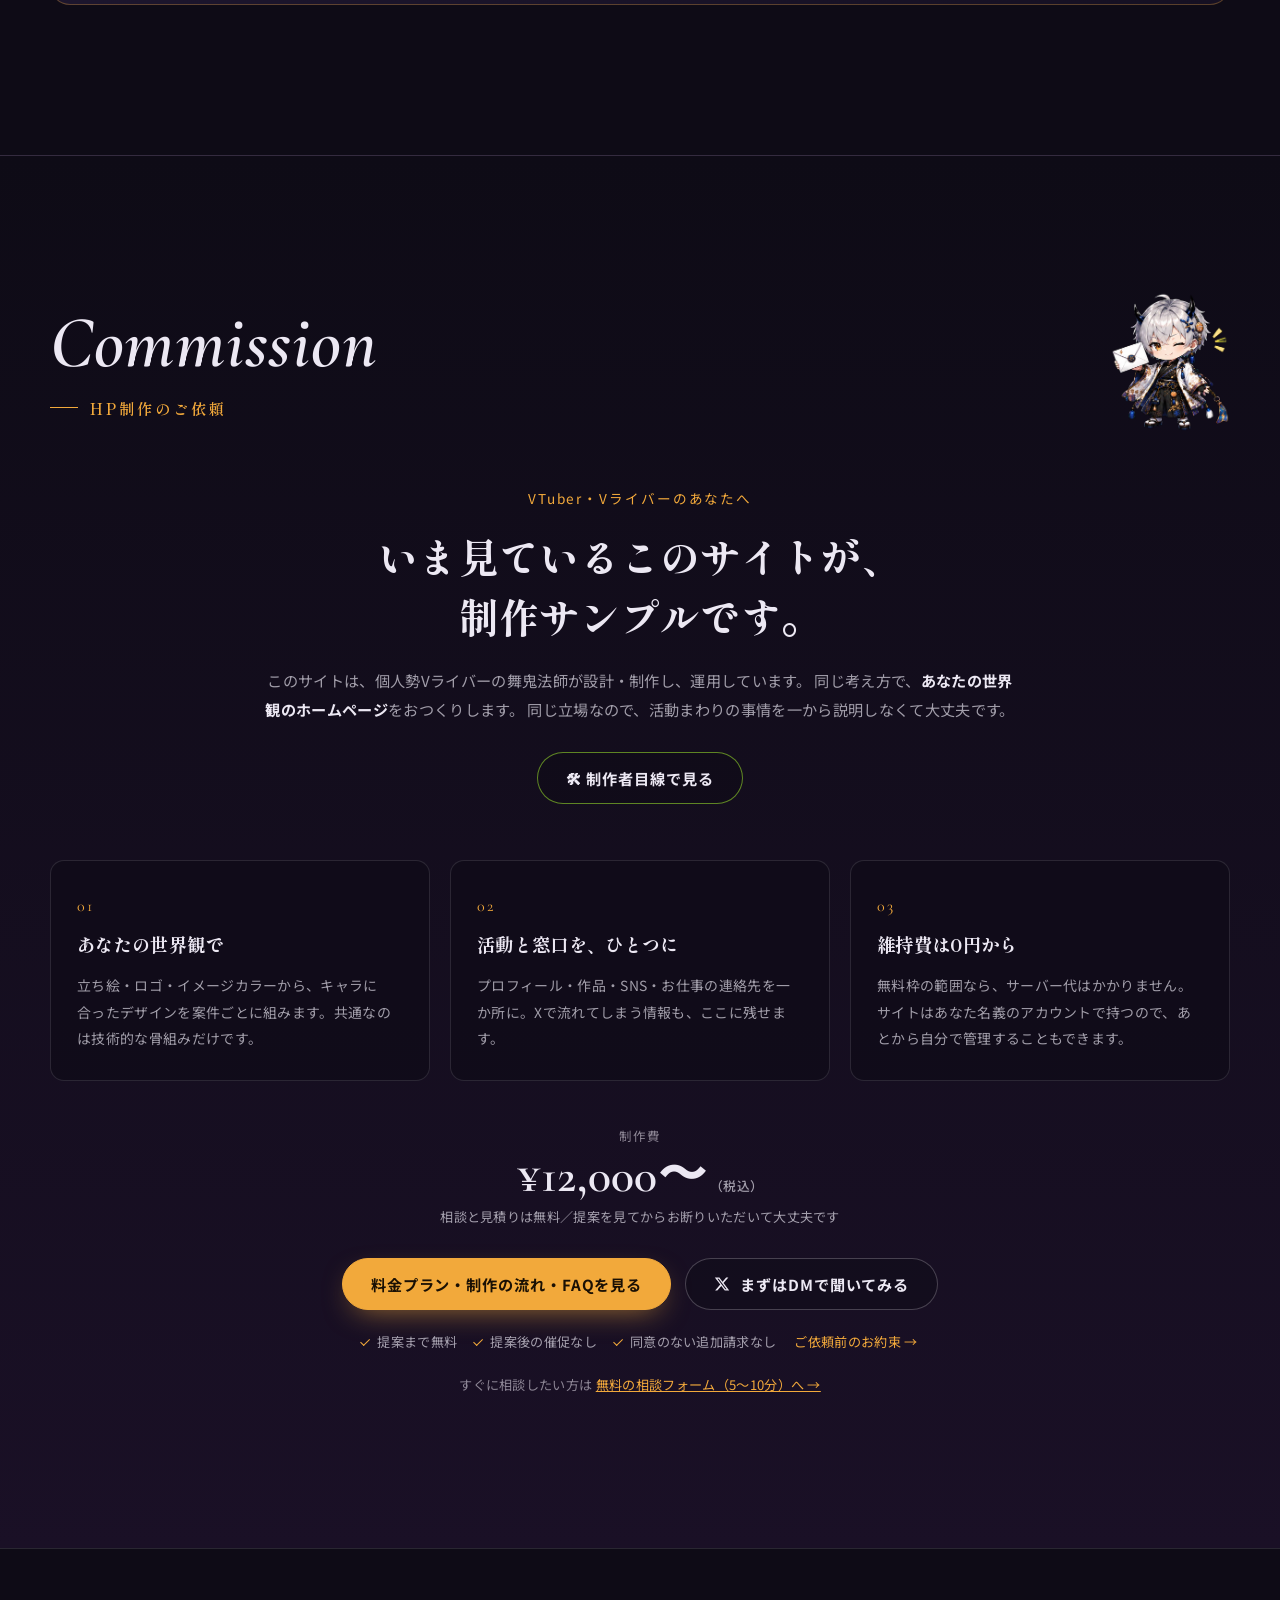
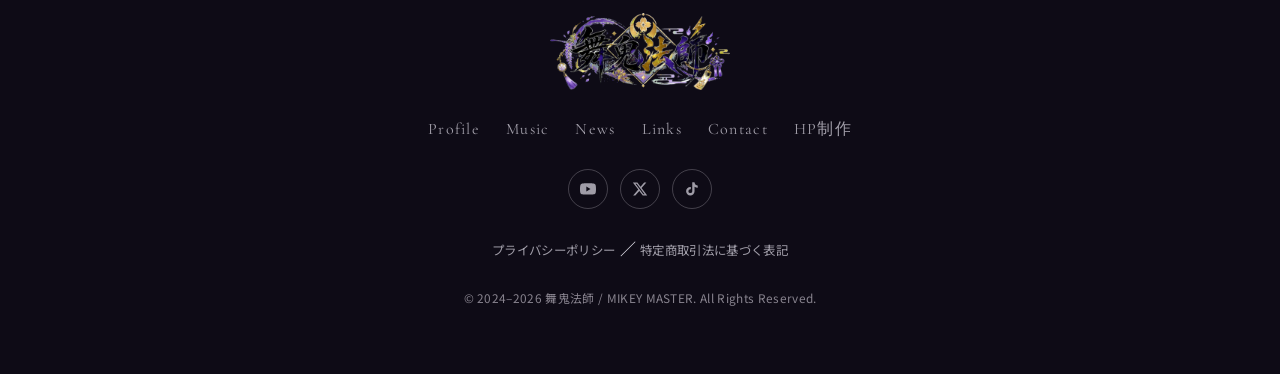
==== commit cd165d2a: "feat: HP制作の受付条件を整理し、特商法表記とプライバシーポリシーを公開 - 11月の事例モニター枠へ更新し、月が過ぎたら古い枠を出さないようにした - 価格を税込と明記し、追加費用・無料枠の条" ====
--- a/index.html
+++ b/index.html
@@ -591,8 +591,8 @@
           <p class="commission-eyebrow">VTuber・Vライバーのあなたへ</p>
           <h3 class="commission-title"><span class="p">いま見ているこのサイトが、</span><span class="p">制作サンプルです。</span></h3>
           <p class="commission-desc">
-            このサイトは、個人勢Vライバーの舞鬼法師が自分でつくって運用しています。
-            同じつくりで、<strong>あなたの世界観のホームページ</strong>をおつくりします。
+            このサイトは、個人勢Vライバーの舞鬼法師が設計・制作し、運用しています。
+            同じ考え方で、<strong>あなたの世界観のホームページ</strong>をおつくりします。
             同じ立場なので、活動まわりの事情を一から説明しなくて大丈夫です。
           </p>
           <button type="button" class="btn btn-ghost making-toggle-inline" data-making-toggle>🛠 制作者目線で見る</button>
@@ -602,7 +602,7 @@
           <div class="commission-point reveal">
             <span class="commission-point-num">01</span>
             <h4>あなたの世界観で</h4>
-            <p>立ち絵・ロゴ・イメージカラーから、キャラに合ったデザインを組みます。テンプレートの色替えではありません。</p>
+            <p>立ち絵・ロゴ・イメージカラーから、キャラに合ったデザインを案件ごとに組みます。共通なのは技術的な骨組みだけです。</p>
           </div>
           <div class="commission-point reveal">
             <span class="commission-point-num">02</span>
@@ -612,14 +612,14 @@
           <div class="commission-point reveal">
             <span class="commission-point-num">03</span>
             <h4>維持費は0円から</h4>
-            <p>サーバー代はかかりません。サイトはあなた名義で持てるので、あとから自分で管理することもできます。</p>
+            <p>無料枠の範囲なら、サーバー代はかかりません。サイトはあなた名義のアカウントで持つので、あとから自分で管理することもできます。</p>
           </div>
         </div>
 
         <div class="commission-price reveal">
           <span class="commission-price-label">制作費</span>
-          <span class="commission-price-value">¥12,000〜</span>
-          <span class="commission-price-note">ヒアリングと見積りは無料／提案を見てからお断りいただいて大丈夫です</span>
+          <span class="commission-price-value">¥12,000〜<small>（税込）</small></span>
+          <span class="commission-price-note">相談と見積りは無料／提案を見てからお断りいただいて大丈夫です</span>
         </div>
 
         <div class="commission-cta reveal">
@@ -629,10 +629,10 @@
             まずはDMで聞いてみる
           </a>
         </div>
-        <p class="assure reveal"><span>提案まで無料</span><span>催促なし</span><span>提示額以外の請求なし</span><a href="lp.html#promise">ご依頼前のお約束 →</a></p>
+        <p class="assure reveal"><span>提案まで無料</span><span>提案後の催促なし</span><span>同意のない追加請求なし</span><a href="lp.html#promise">ご依頼前のお約束 →</a></p>
         <p class="commission-form-fallback">
-          依頼内容が決まっている方は
-          <a href="https://docs.google.com/forms/d/e/1FAIpQLSfzpyddkCqbz8-EEgq2HdEURjTFEFCmVBAB2pi12ck20L7Pog/viewform" target="_blank" rel="noopener">ヒアリングシート（5〜10分）へ →</a>
+          すぐに相談したい方は
+          <a href="https://docs.google.com/forms/d/e/1FAIpQLSeODDCY8F-YYGkvt2-VjaXdRq0tspSUQAIiKQQBX2CcPtuhiA/viewform" target="_blank" rel="noopener">無料の相談フォーム（5〜10分）へ →</a>
         </p>
       </div>
     </section>
@@ -655,6 +655,7 @@
         <a href="https://x.com/mai1k_master" target="_blank" rel="noopener" aria-label="X"><svg viewBox="0 0 24 24" fill="currentColor"><path d="M18.244 2.25h3.308l-7.227 8.26 8.502 11.24H16.17l-5.214-6.817L4.99 21.75H1.68l7.73-8.835L1.254 2.25H8.08l4.713 6.231zm-1.161 17.52h1.833L7.084 4.126H5.117z"/></svg></a>
         <a href="https://www.tiktok.com/@mikey_master" target="_blank" rel="noopener" aria-label="TikTok"><svg viewBox="0 0 24 24" fill="currentColor"><path d="M19.59 6.69a4.83 4.83 0 0 1-3.77-4.25V2h-3.45v13.67a2.89 2.89 0 0 1-2.88 2.5 2.89 2.89 0 0 1-2.89-2.89 2.89 2.89 0 0 1 2.89-2.89c.28 0 .54.04.79.1V9.01a6.34 6.34 0 0 0-.79-.05 6.34 6.34 0 0 0-6.34 6.34 6.34 6.34 0 0 0 6.34 6.34 6.34 6.34 0 0 0 6.33-6.34V8.69a8.18 8.18 0 0 0 4.77 1.52V6.75a4.85 4.85 0 0 1-1-.06z"/></svg></a>
       </div>
+      <p class="footer-legal"><a href="/privacy">プライバシーポリシー</a> ／ <a href="/tokushoho">特定商取引法に基づく表記</a></p>
       <p class="footer-copy">&copy; 2024–2026 舞鬼法師 / MIKEY MASTER. All Rights Reserved.</p>
     </div>
   </footer>
--- a/style.css
+++ b/style.css
@@ -352,6 +352,7 @@
 .commission-price { display: grid; justify-items: center; gap: 2px; margin-bottom: 28px; text-align: center; }
 .commission-price-label { font-size: 0.78rem; color: var(--faint); letter-spacing: 0.14em; }
 .commission-price-value { font-family: var(--latin); font-weight: 600; font-size: 3rem; line-height: 1.1; }
+.commission-price-value small { font-family: var(--sans); font-size: 0.8rem; font-weight: 500; color: var(--muted); margin-left: 4px; }
 .commission-price-note { font-size: 0.82rem; color: var(--muted); }
 .commission-cta { display: flex; flex-wrap: wrap; justify-content: center; gap: 14px; }
 .assure { display: flex; flex-wrap: wrap; justify-content: center; gap: 6px 18px; margin-top: 20px; font-size: 0.82rem; color: var(--muted); }
@@ -372,6 +373,8 @@
 .footer-social a { width: 40px; height: 40px; border-radius: 50%; display: grid; place-items: center; border: 1px solid var(--line-strong); color: var(--muted); transition: color 0.2s, border-color 0.2s; }
 .footer-social a:hover { color: var(--silver); border-color: var(--silver); }
 .footer-social svg { width: 16px; height: 16px; }
+.footer-legal a { font-size: 0.78rem; color: var(--muted); text-decoration: none; }
+.footer-legal a:hover { color: var(--silver); }
 .footer-copy { font-size: 0.74rem; color: var(--faint); }
 
 /* ---------- 固定ボタン ---------- */
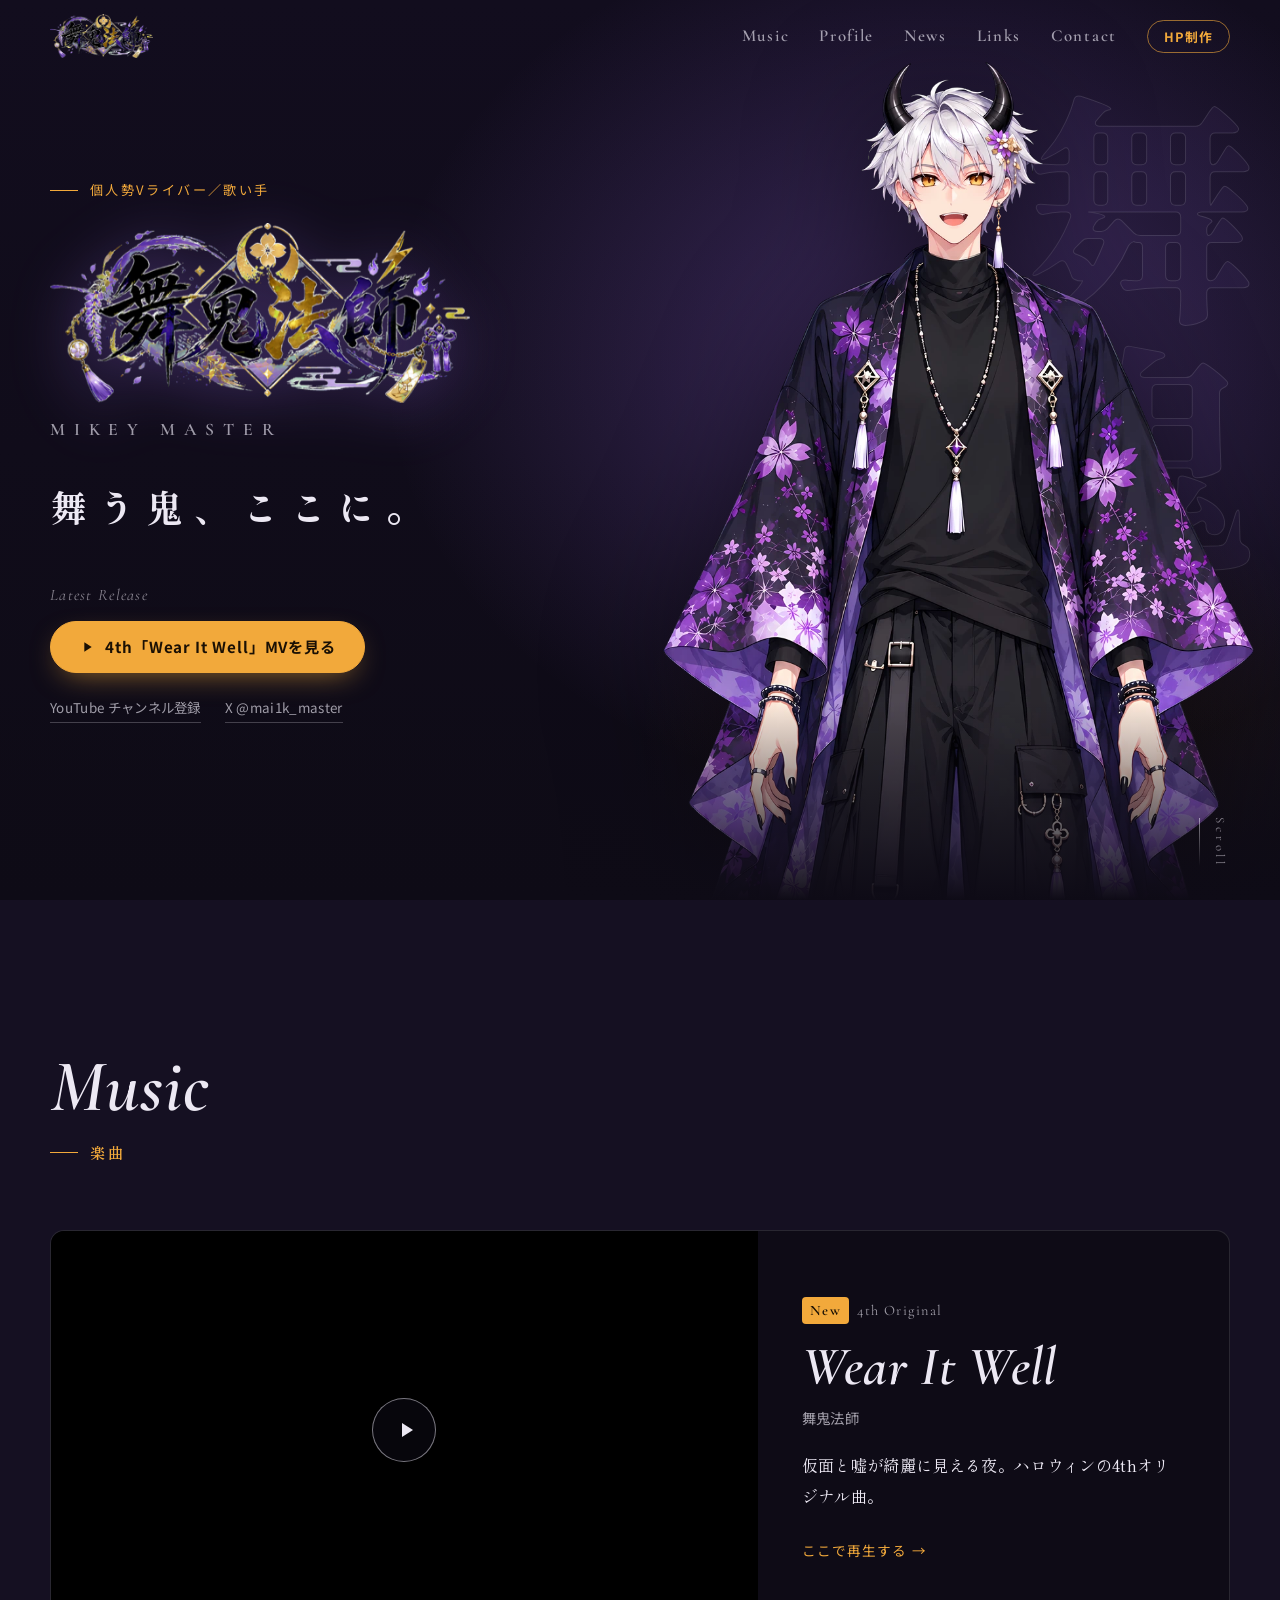
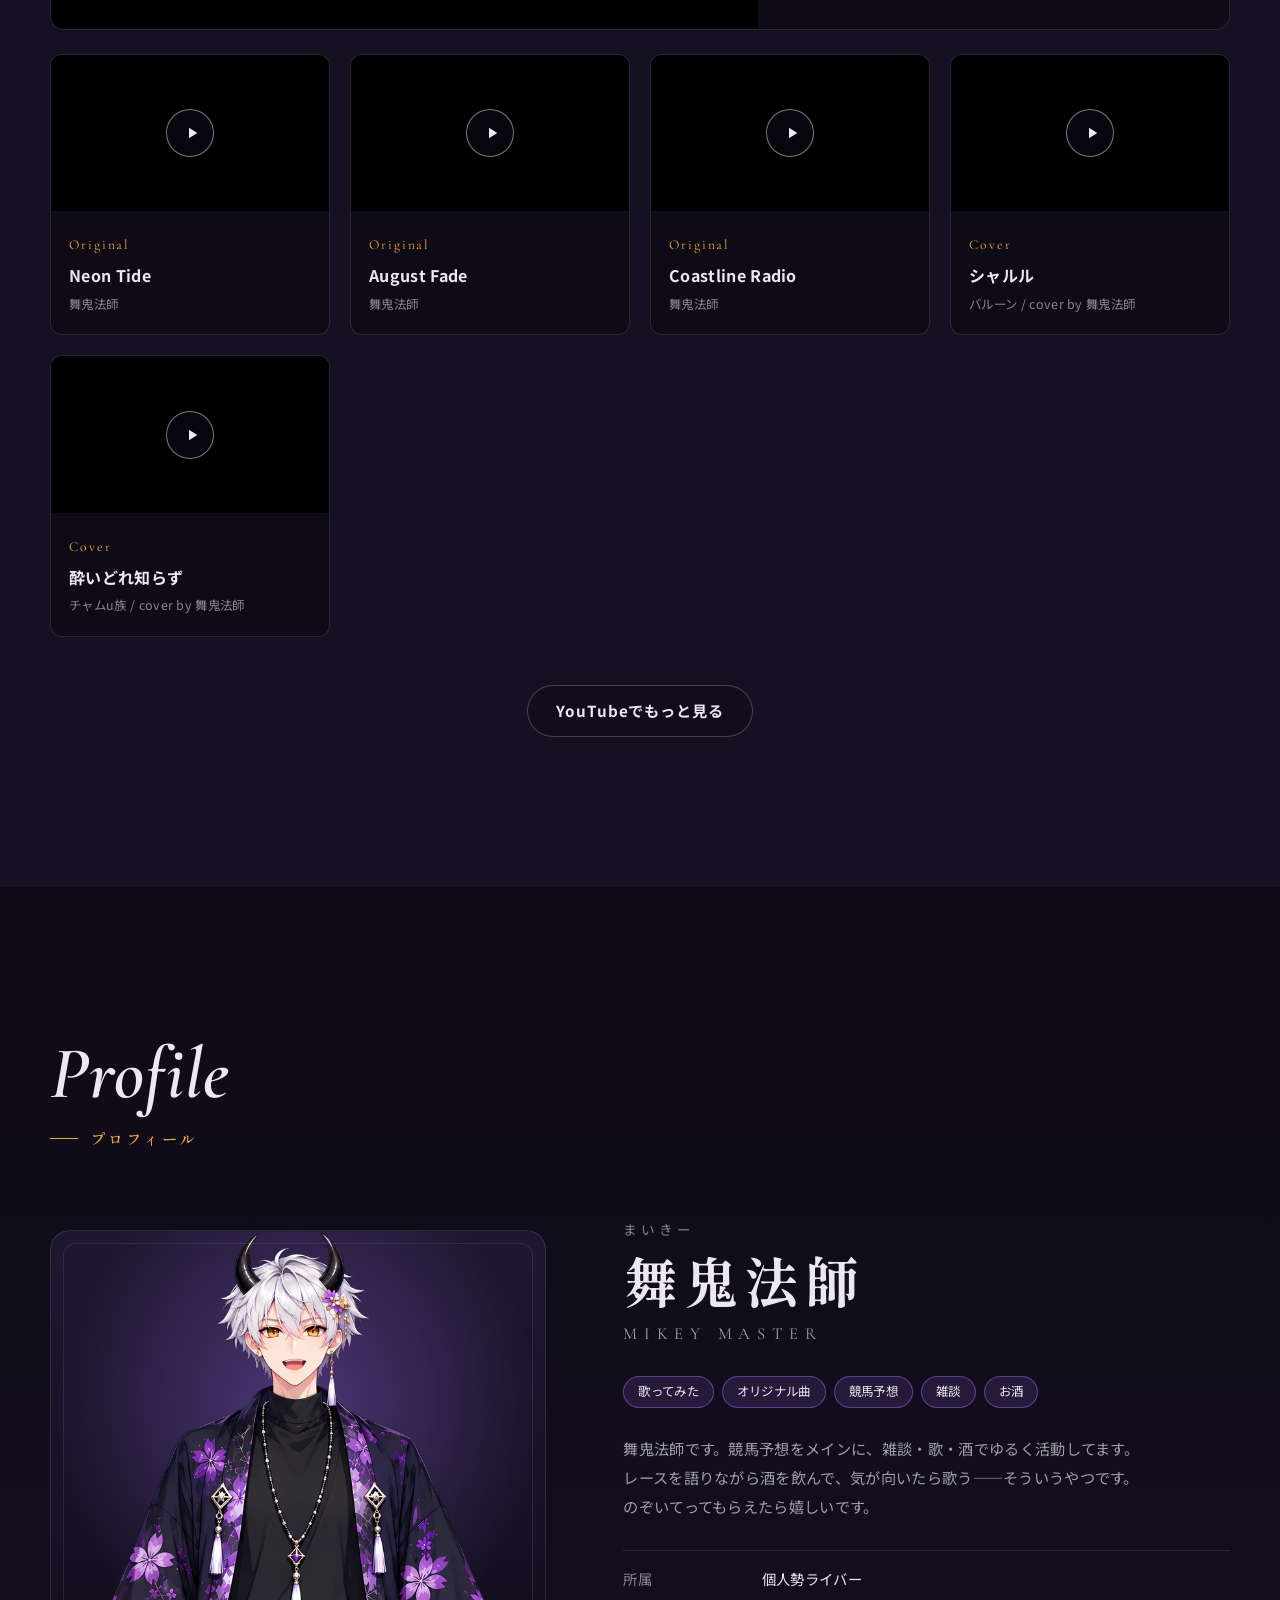
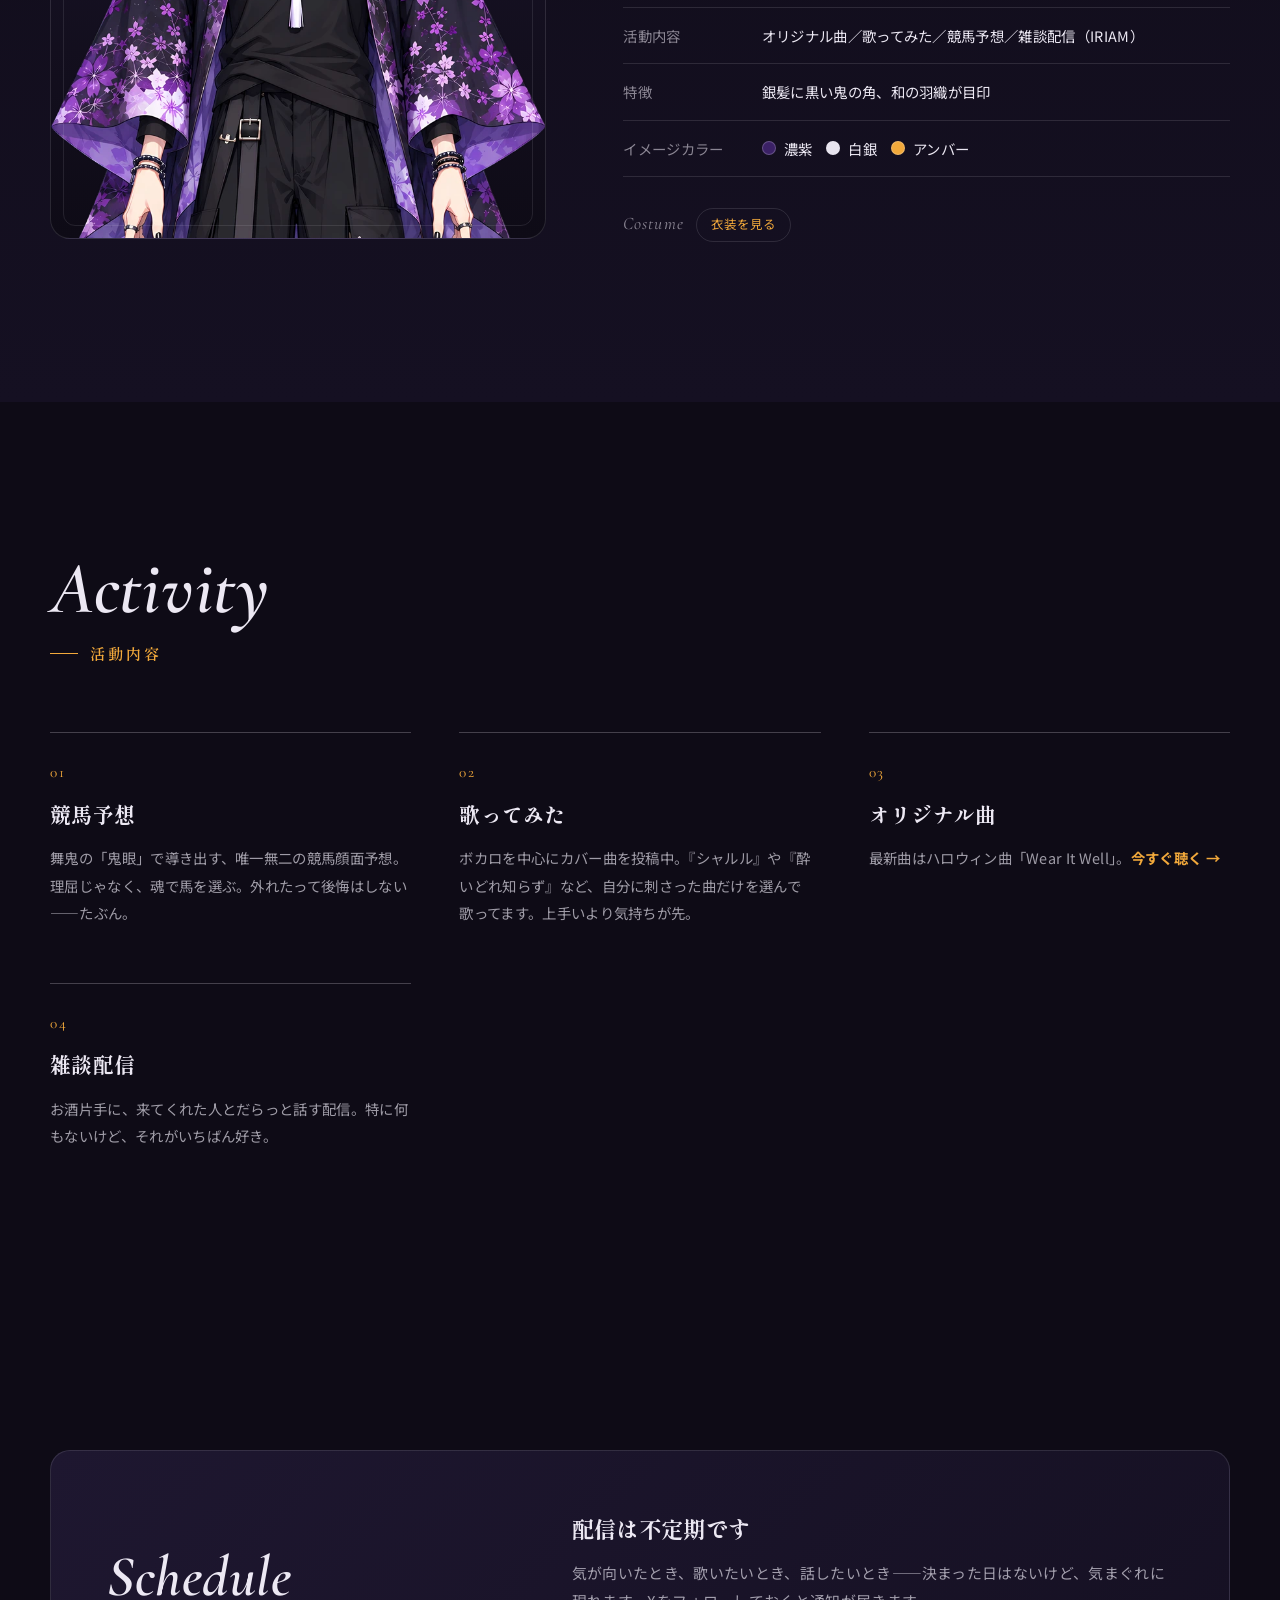
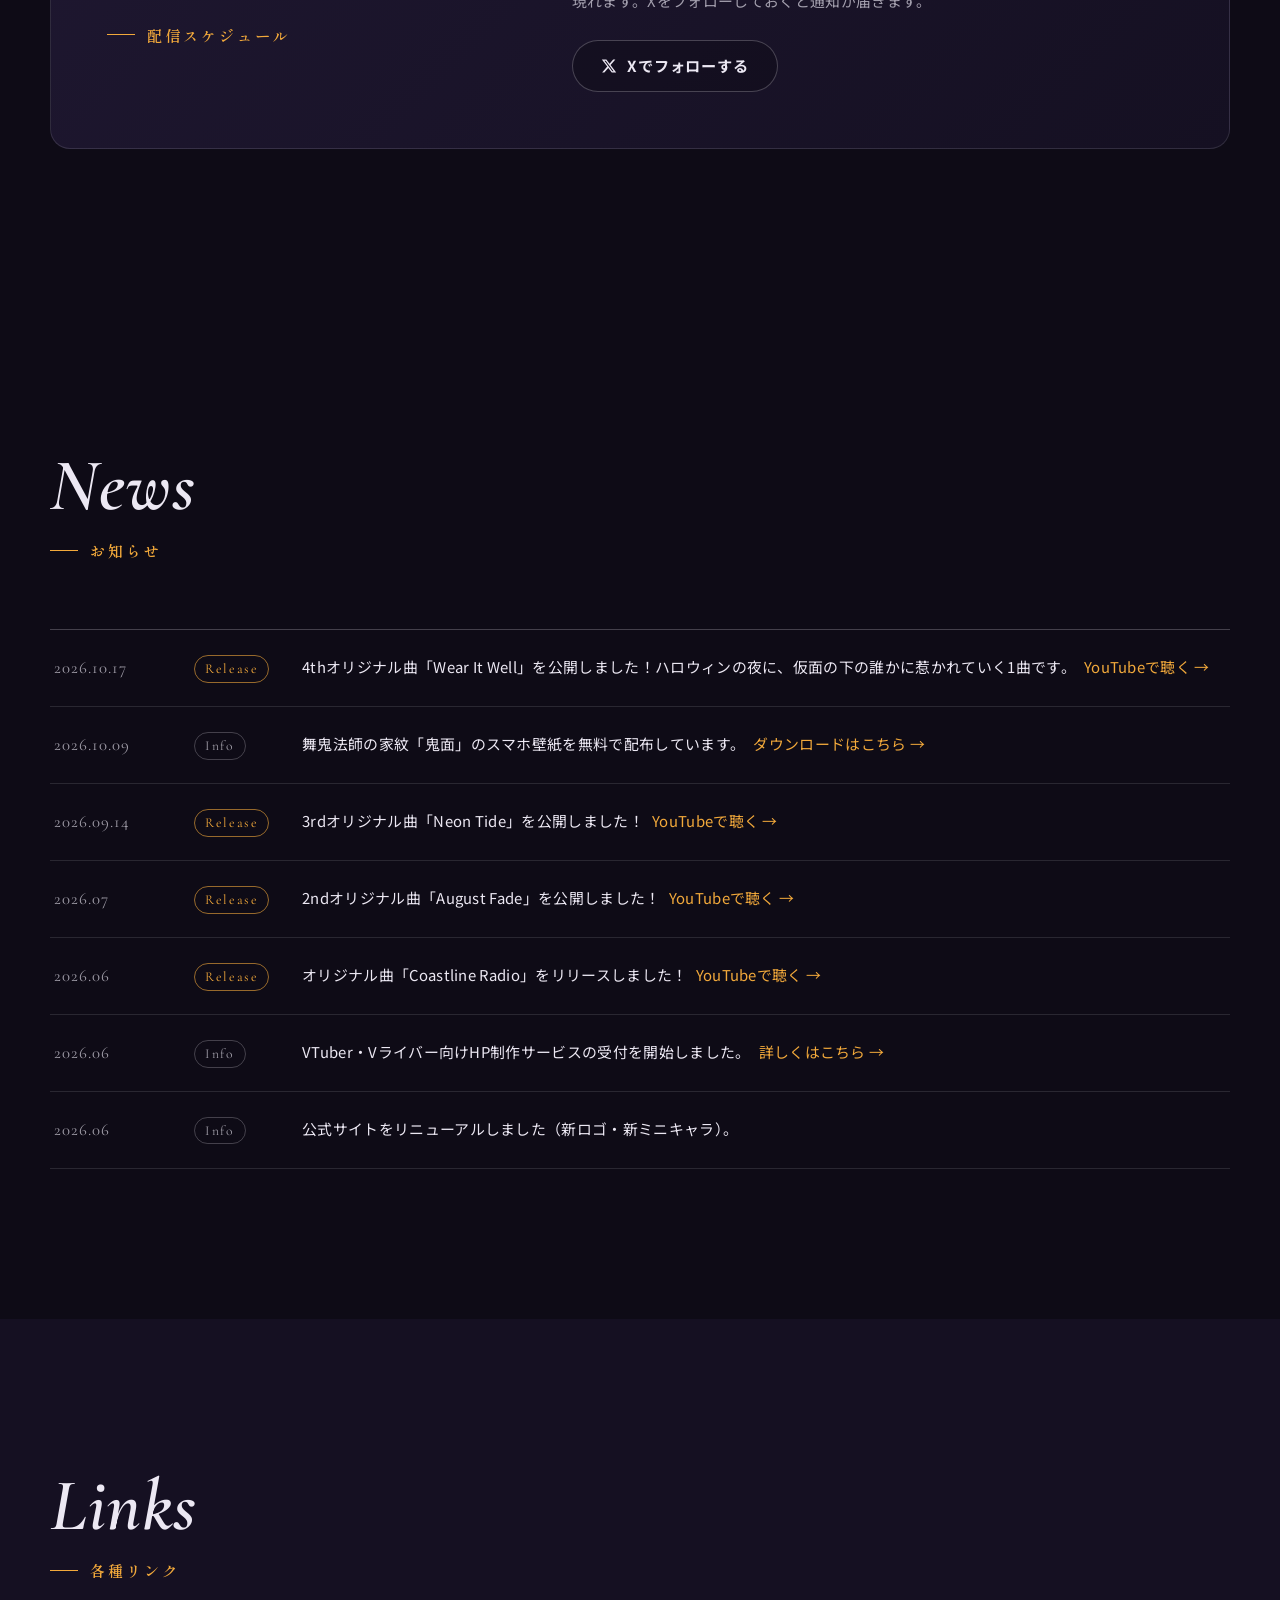
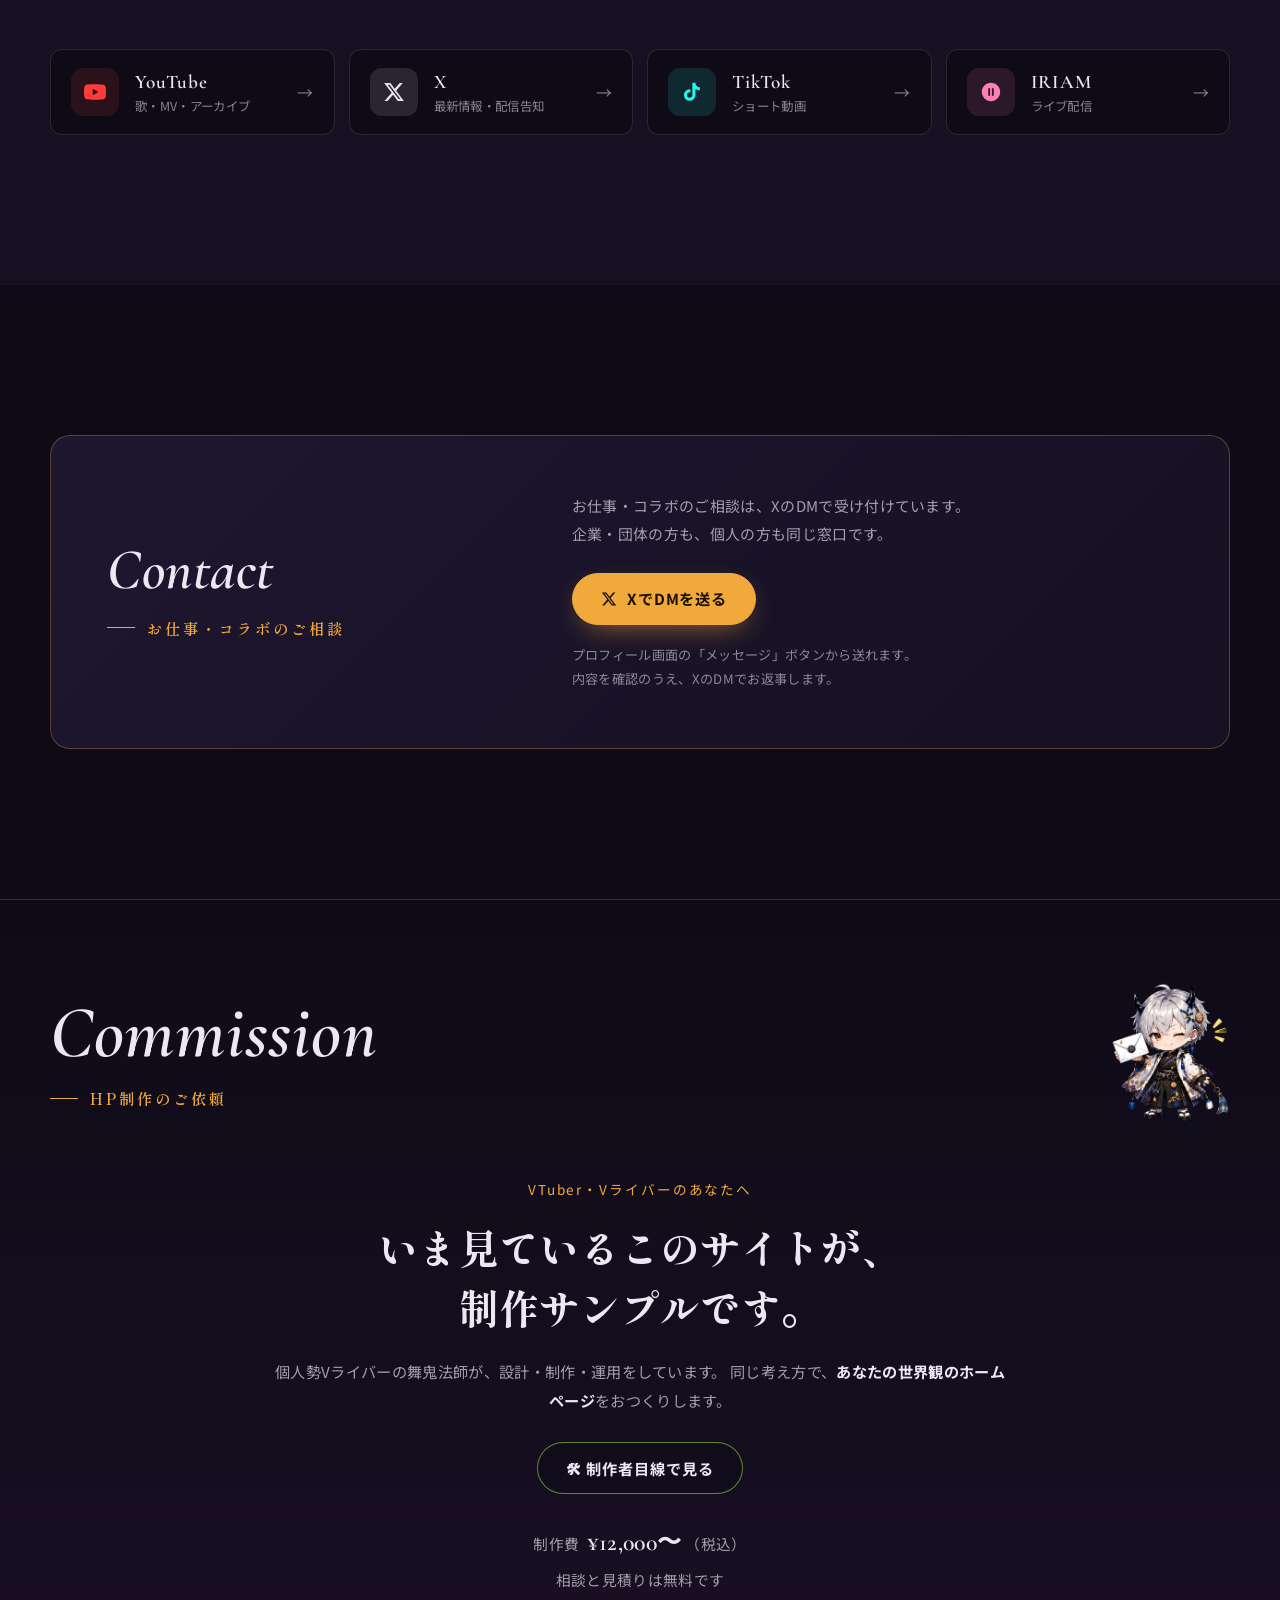
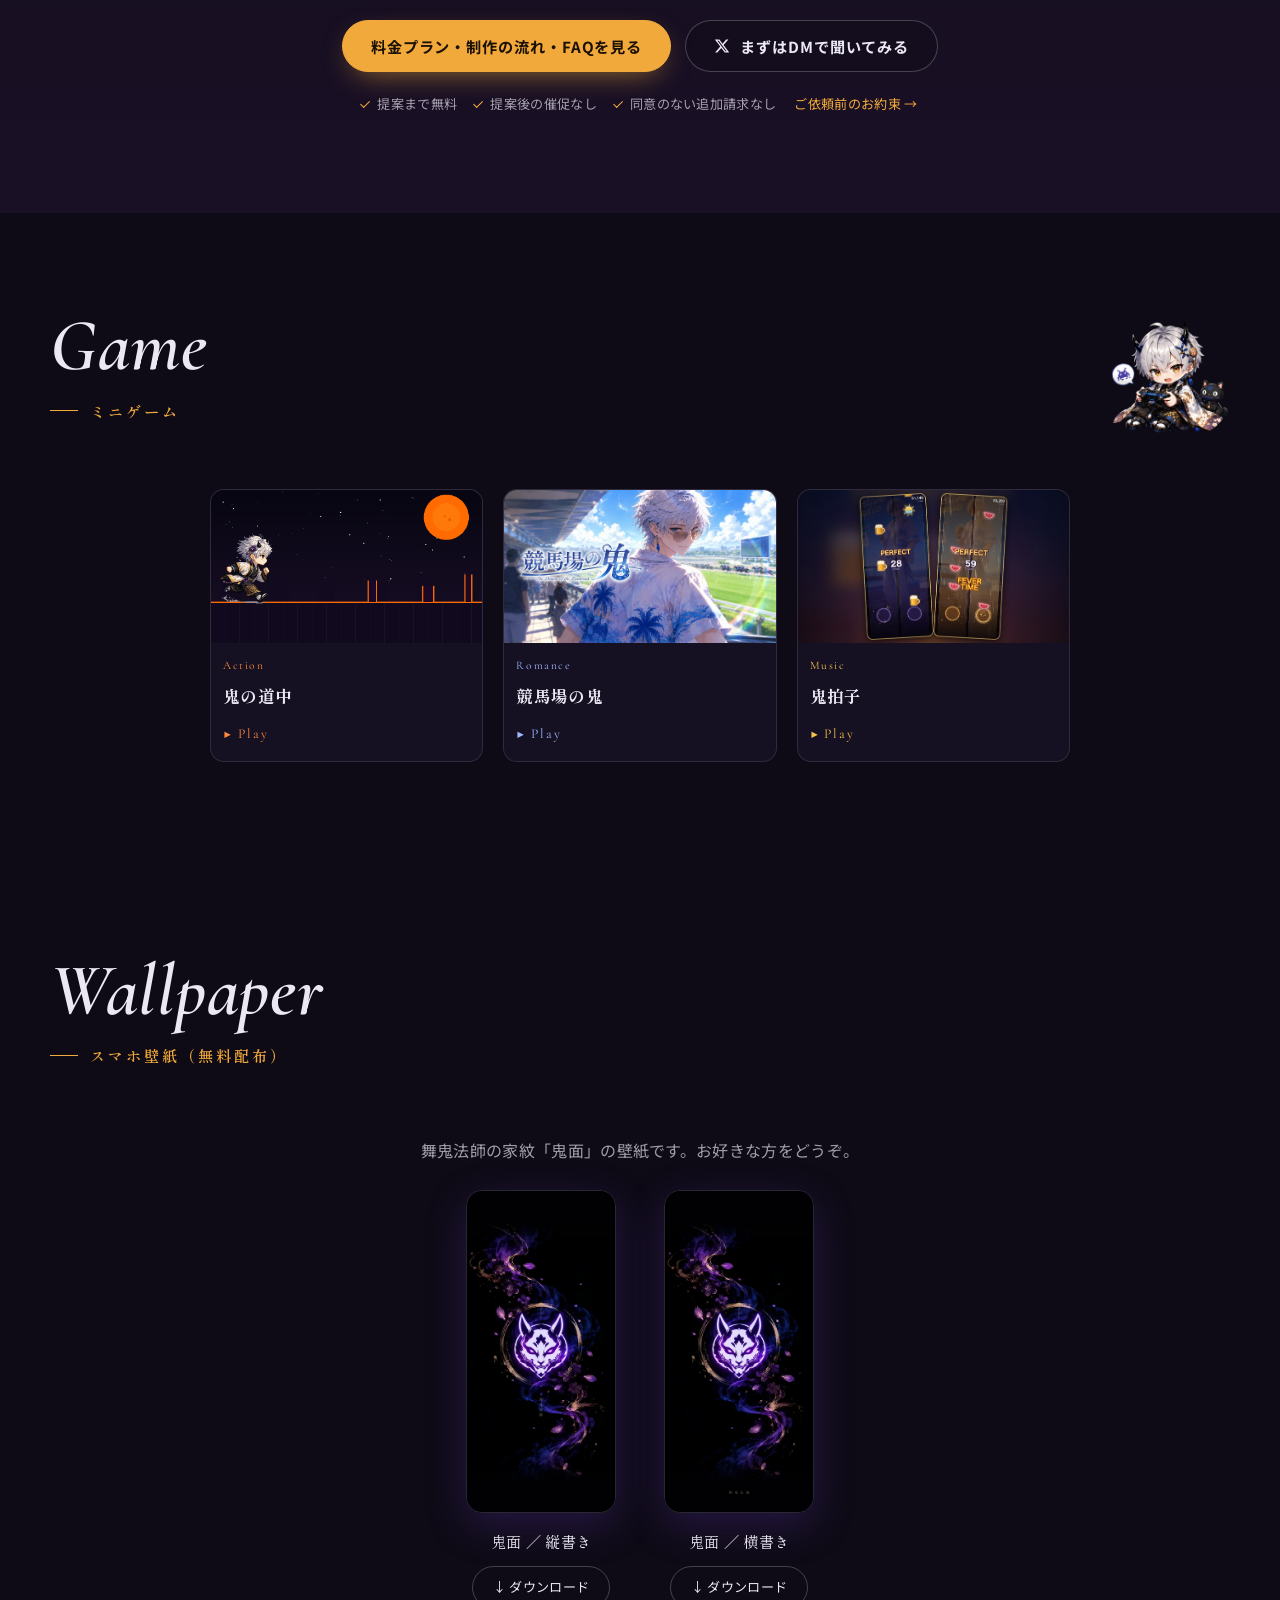
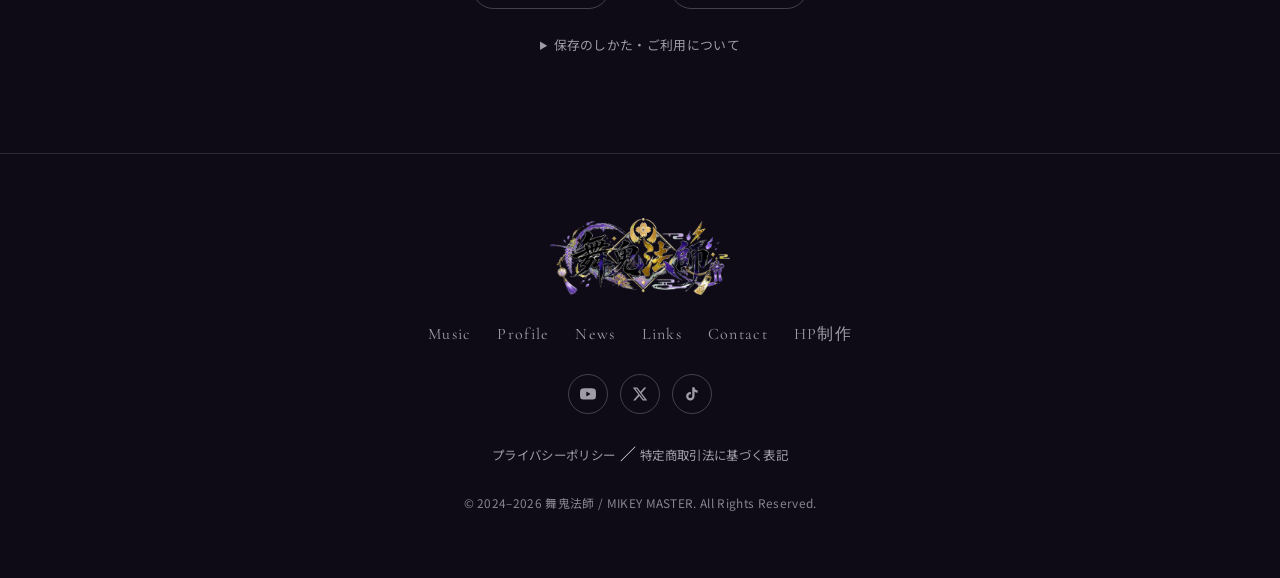
==== commit a86f478b: "feat: 公式サイトを整理（楽曲を2番目へ・ゲームと壁紙を小さく下へ・HP制作欄を短く・衣装を折りたたみ・メニューを6項目に） Co-Authored-By: Claude Fable 5.2 <n" ====
--- a/index.html
+++ b/index.html
@@ -112,12 +112,10 @@
       </a>
       <nav class="nav" aria-label="メイン">
         <ul>
+          <li><a href="#music">Music</a></li>
           <li><a href="#profile">Profile</a></li>
-          <li><a href="#music">Music</a></li>
           <li><a href="#news">News</a></li>
           <li><a href="#links">Links</a></li>
-          <li><a href="#game">Game</a></li>
-          <li><a href="#wallpaper">Wallpaper</a></li>
           <li><a href="#contact">Contact</a></li>
           <li><a href="#commission" class="nav-commission">HP制作</a></li>
         </ul>
@@ -132,12 +130,10 @@
   <div class="mobile-menu" id="mobileMenu" inert>
     <ul>
       <li><a href="#top" class="mobile-link"><span>Top</span>トップ</a></li>
+      <li><a href="#music" class="mobile-link"><span>Music</span>楽曲</a></li>
       <li><a href="#profile" class="mobile-link"><span>Profile</span>プロフィール</a></li>
-      <li><a href="#music" class="mobile-link"><span>Music</span>楽曲</a></li>
       <li><a href="#news" class="mobile-link"><span>News</span>お知らせ</a></li>
       <li><a href="#links" class="mobile-link"><span>Links</span>リンク</a></li>
-      <li><a href="#game" class="mobile-link"><span>Game</span>ミニゲーム</a></li>
-      <li><a href="#wallpaper" class="mobile-link"><span>Wallpaper</span>スマホ壁紙</a></li>
       <li><a href="#contact" class="mobile-link"><span>Contact</span>お仕事のご相談</a></li>
       <li><a href="#commission" class="mobile-link"><span>Commission</span>HP制作</a></li>
     </ul>
@@ -176,6 +172,92 @@
         </div>
       </div>
       <div class="scroll-hint" aria-hidden="true"><span>Scroll</span><i></i></div>
+    </section>
+
+    <!-- ===== MUSIC ===== -->
+    <section id="music" class="section music" data-making>
+      <aside class="making-note" aria-label="制作メモ"><span class="making-note-tag">MAKING</span><strong>作品紹介</strong>動画はこのページの中で再生。YouTubeに飛ばさないので、見たあともサイトに残ってもらえます。</aside>
+      <div class="section-inner">
+        <div class="sec-head reveal">
+          <h2 class="sec-en">Music</h2>
+          <p class="sec-ja">楽曲</p>
+        </div>
+
+        <a href="/go/wear-it-well?src=featured" class="music-featured reveal" target="_blank" rel="noopener" data-video="qjQ-L2pZIZY" data-video-title="Wear It Well">
+          <div class="music-featured-thumb">
+            <img src="https://img.youtube.com/vi/qjQ-L2pZIZY/maxresdefault.jpg" alt="Wear It Well" loading="lazy" onerror="this.src='https://img.youtube.com/vi/qjQ-L2pZIZY/hqdefault.jpg'">
+            <span class="play" aria-hidden="true"><svg viewBox="0 0 24 24" fill="currentColor"><path d="M8 5v14l11-7z"/></svg></span>
+          </div>
+          <div class="music-featured-info">
+            <p class="music-badges"><span class="badge-new">New</span><span>4th Original</span></p>
+            <h3 class="music-featured-title">Wear It Well</h3>
+            <p class="music-featured-artist">舞鬼法師</p>
+            <p class="music-featured-desc">仮面と嘘が綺麗に見える夜。ハロウィンの4thオリジナル曲。</p>
+            <span class="music-featured-cta">ここで再生する</span>
+          </div>
+        </a>
+
+        <div class="music-grid">
+          <a href="/go/neon-tide?src=grid" class="music-card reveal" target="_blank" rel="noopener" data-video="PnDQp43p5jg" data-video-title="Neon Tide">
+            <div class="music-thumb">
+              <img src="https://img.youtube.com/vi/PnDQp43p5jg/maxresdefault.jpg" alt="Neon Tide" loading="lazy" onerror="this.src='https://img.youtube.com/vi/PnDQp43p5jg/hqdefault.jpg'">
+              <span class="play" aria-hidden="true"><svg viewBox="0 0 24 24" fill="currentColor"><path d="M8 5v14l11-7z"/></svg></span>
+            </div>
+            <div class="music-info">
+              <span class="music-label">Original</span>
+              <h3 class="music-title">Neon Tide</h3>
+              <p class="music-artist">舞鬼法師</p>
+            </div>
+          </a>
+          <a href="/go/august-fade?src=grid" class="music-card reveal" target="_blank" rel="noopener" data-video="i1CnU-3uneM" data-video-title="August Fade">
+            <div class="music-thumb">
+              <img src="https://img.youtube.com/vi/i1CnU-3uneM/maxresdefault.jpg" alt="August Fade" loading="lazy" onerror="this.src='https://img.youtube.com/vi/i1CnU-3uneM/hqdefault.jpg'">
+              <span class="play" aria-hidden="true"><svg viewBox="0 0 24 24" fill="currentColor"><path d="M8 5v14l11-7z"/></svg></span>
+            </div>
+            <div class="music-info">
+              <span class="music-label">Original</span>
+              <h3 class="music-title">August Fade</h3>
+              <p class="music-artist">舞鬼法師</p>
+            </div>
+          </a>
+          <a href="/go/coastline-radio?src=grid" class="music-card reveal" target="_blank" rel="noopener" data-video="qkdBPhUHyPw" data-video-title="Coastline Radio">
+            <div class="music-thumb">
+              <img src="https://img.youtube.com/vi/qkdBPhUHyPw/maxresdefault.jpg" alt="Coastline Radio" loading="lazy" onerror="this.src='https://img.youtube.com/vi/qkdBPhUHyPw/hqdefault.jpg'">
+              <span class="play" aria-hidden="true"><svg viewBox="0 0 24 24" fill="currentColor"><path d="M8 5v14l11-7z"/></svg></span>
+            </div>
+            <div class="music-info">
+              <span class="music-label">Original</span>
+              <h3 class="music-title">Coastline Radio</h3>
+              <p class="music-artist">舞鬼法師</p>
+            </div>
+          </a>
+          <a href="/go/charles?src=grid" class="music-card reveal" target="_blank" rel="noopener" data-video="rMBv-4_VAtc" data-video-title="シャルル 歌ってみた">
+            <div class="music-thumb">
+              <img src="https://img.youtube.com/vi/rMBv-4_VAtc/maxresdefault.jpg" alt="シャルル 歌ってみた" loading="lazy" onerror="this.src='https://img.youtube.com/vi/rMBv-4_VAtc/hqdefault.jpg'">
+              <span class="play" aria-hidden="true"><svg viewBox="0 0 24 24" fill="currentColor"><path d="M8 5v14l11-7z"/></svg></span>
+            </div>
+            <div class="music-info">
+              <span class="music-label">Cover</span>
+              <h3 class="music-title">シャルル</h3>
+              <p class="music-artist">バルーン / cover by 舞鬼法師</p>
+            </div>
+          </a>
+          <a href="/go/yoidore?src=grid" class="music-card reveal" target="_blank" rel="noopener" data-video="gUv6OLai54A" data-video-title="酔いどれ知らず 歌ってみた">
+            <div class="music-thumb">
+              <img src="https://img.youtube.com/vi/gUv6OLai54A/maxresdefault.jpg" alt="酔いどれ知らず 歌ってみた" loading="lazy" onerror="this.src='https://img.youtube.com/vi/gUv6OLai54A/hqdefault.jpg'">
+              <span class="play" aria-hidden="true"><svg viewBox="0 0 24 24" fill="currentColor"><path d="M8 5v14l11-7z"/></svg></span>
+            </div>
+            <div class="music-info">
+              <span class="music-label">Cover</span>
+              <h3 class="music-title">酔いどれ知らず</h3>
+              <p class="music-artist">チャムu族 / cover by 舞鬼法師</p>
+            </div>
+          </a>
+        </div>
+        <div class="section-more reveal">
+          <a href="/go/channel?src=music" class="btn btn-ghost" target="_blank" rel="noopener">YouTubeでもっと見る</a>
+        </div>
+      </div>
     </section>
 
     <!-- ===== PROFILE ===== -->
@@ -208,15 +290,15 @@
               <div><dt>特徴</dt><dd>銀髪に黒い鬼の角、和の羽織が目印</dd></div>
               <div><dt>イメージカラー</dt><dd class="swatches"><span style="--c:#3b2166"></span>濃紫<span style="--c:#e8e4ef"></span>白銀<span style="--c:#f2a93b"></span>アンバー</dd></div>
             </dl>
-            <div class="costumes">
-              <p class="costumes-title">Costume</p>
+            <details class="costumes">
+              <summary class="costumes-title">Costume <em class="costumes-open">衣装を見る</em></summary>
               <ul>
                 <li><img src="assets/images/kv-maiki-upper.webp" alt="" width="760" height="932" loading="lazy"><span>Neon Tide</span></li>
                 <li><img src="assets/images/kv-maiki-summer.webp" alt="" width="760" height="1077" loading="lazy"><span>夏服</span></li>
                 <li><img src="assets/images/kv-maiki-gunpuku.webp" alt="" width="760" height="932" loading="lazy"><span>軍服</span></li>
                 <li><img src="assets/images/kv-maiki-wearitwell.webp" alt="" width="760" height="932" loading="lazy"><span>Wear It Well</span></li>
               </ul>
-            </div>
+            </details>
           </div>
         </div>
       </div>
@@ -250,92 +332,6 @@
             <h3>雑談配信</h3>
             <p>お酒片手に、来てくれた人とだらっと話す配信。特に何もないけど、それがいちばん好き。</p>
           </article>
-        </div>
-      </div>
-    </section>
-
-    <!-- ===== MUSIC ===== -->
-    <section id="music" class="section music" data-making>
-      <aside class="making-note" aria-label="制作メモ"><span class="making-note-tag">MAKING</span><strong>作品紹介</strong>動画はこのページの中で再生。YouTubeに飛ばさないので、見たあともサイトに残ってもらえます。</aside>
-      <div class="section-inner">
-        <div class="sec-head reveal">
-          <h2 class="sec-en">Music</h2>
-          <p class="sec-ja">楽曲</p>
-        </div>
-
-        <a href="/go/wear-it-well?src=featured" class="music-featured reveal" target="_blank" rel="noopener" data-video="qjQ-L2pZIZY" data-video-title="Wear It Well">
-          <div class="music-featured-thumb">
-            <img src="https://img.youtube.com/vi/qjQ-L2pZIZY/maxresdefault.jpg" alt="Wear It Well" loading="lazy" onerror="this.src='https://img.youtube.com/vi/qjQ-L2pZIZY/hqdefault.jpg'">
-            <span class="play" aria-hidden="true"><svg viewBox="0 0 24 24" fill="currentColor"><path d="M8 5v14l11-7z"/></svg></span>
-          </div>
-          <div class="music-featured-info">
-            <p class="music-badges"><span class="badge-new">New</span><span>4th Original</span></p>
-            <h3 class="music-featured-title">Wear It Well</h3>
-            <p class="music-featured-artist">舞鬼法師</p>
-            <p class="music-featured-desc">仮面と嘘が綺麗に見える夜。ハロウィンの4thオリジナル曲。</p>
-            <span class="music-featured-cta">ここで再生する</span>
-          </div>
-        </a>
-
-        <div class="music-grid">
-          <a href="/go/neon-tide?src=grid" class="music-card reveal" target="_blank" rel="noopener" data-video="PnDQp43p5jg" data-video-title="Neon Tide">
-            <div class="music-thumb">
-              <img src="https://img.youtube.com/vi/PnDQp43p5jg/maxresdefault.jpg" alt="Neon Tide" loading="lazy" onerror="this.src='https://img.youtube.com/vi/PnDQp43p5jg/hqdefault.jpg'">
-              <span class="play" aria-hidden="true"><svg viewBox="0 0 24 24" fill="currentColor"><path d="M8 5v14l11-7z"/></svg></span>
-            </div>
-            <div class="music-info">
-              <span class="music-label">Original</span>
-              <h3 class="music-title">Neon Tide</h3>
-              <p class="music-artist">舞鬼法師</p>
-            </div>
-          </a>
-          <a href="/go/august-fade?src=grid" class="music-card reveal" target="_blank" rel="noopener" data-video="i1CnU-3uneM" data-video-title="August Fade">
-            <div class="music-thumb">
-              <img src="https://img.youtube.com/vi/i1CnU-3uneM/maxresdefault.jpg" alt="August Fade" loading="lazy" onerror="this.src='https://img.youtube.com/vi/i1CnU-3uneM/hqdefault.jpg'">
-              <span class="play" aria-hidden="true"><svg viewBox="0 0 24 24" fill="currentColor"><path d="M8 5v14l11-7z"/></svg></span>
-            </div>
-            <div class="music-info">
-              <span class="music-label">Original</span>
-              <h3 class="music-title">August Fade</h3>
-              <p class="music-artist">舞鬼法師</p>
-            </div>
-          </a>
-          <a href="/go/coastline-radio?src=grid" class="music-card reveal" target="_blank" rel="noopener" data-video="qkdBPhUHyPw" data-video-title="Coastline Radio">
-            <div class="music-thumb">
-              <img src="https://img.youtube.com/vi/qkdBPhUHyPw/maxresdefault.jpg" alt="Coastline Radio" loading="lazy" onerror="this.src='https://img.youtube.com/vi/qkdBPhUHyPw/hqdefault.jpg'">
-              <span class="play" aria-hidden="true"><svg viewBox="0 0 24 24" fill="currentColor"><path d="M8 5v14l11-7z"/></svg></span>
-            </div>
-            <div class="music-info">
-              <span class="music-label">Original</span>
-              <h3 class="music-title">Coastline Radio</h3>
-              <p class="music-artist">舞鬼法師</p>
-            </div>
-          </a>
-          <a href="/go/charles?src=grid" class="music-card reveal" target="_blank" rel="noopener" data-video="rMBv-4_VAtc" data-video-title="シャルル 歌ってみた">
-            <div class="music-thumb">
-              <img src="https://img.youtube.com/vi/rMBv-4_VAtc/maxresdefault.jpg" alt="シャルル 歌ってみた" loading="lazy" onerror="this.src='https://img.youtube.com/vi/rMBv-4_VAtc/hqdefault.jpg'">
-              <span class="play" aria-hidden="true"><svg viewBox="0 0 24 24" fill="currentColor"><path d="M8 5v14l11-7z"/></svg></span>
-            </div>
-            <div class="music-info">
-              <span class="music-label">Cover</span>
-              <h3 class="music-title">シャルル</h3>
-              <p class="music-artist">バルーン / cover by 舞鬼法師</p>
-            </div>
-          </a>
-          <a href="/go/yoidore?src=grid" class="music-card reveal" target="_blank" rel="noopener" data-video="gUv6OLai54A" data-video-title="酔いどれ知らず 歌ってみた">
-            <div class="music-thumb">
-              <img src="https://img.youtube.com/vi/gUv6OLai54A/maxresdefault.jpg" alt="酔いどれ知らず 歌ってみた" loading="lazy" onerror="this.src='https://img.youtube.com/vi/gUv6OLai54A/hqdefault.jpg'">
-              <span class="play" aria-hidden="true"><svg viewBox="0 0 24 24" fill="currentColor"><path d="M8 5v14l11-7z"/></svg></span>
-            </div>
-            <div class="music-info">
-              <span class="music-label">Cover</span>
-              <h3 class="music-title">酔いどれ知らず</h3>
-              <p class="music-artist">チャムu族 / cover by 舞鬼法師</p>
-            </div>
-          </a>
-        </div>
-        <div class="section-more reveal">
-          <a href="/go/channel?src=music" class="btn btn-ghost" target="_blank" rel="noopener">YouTubeでもっと見る</a>
         </div>
       </div>
     </section>
@@ -442,8 +438,62 @@
       </div>
     </section>
 
-    <!-- ===== GAME ===== -->
-    <section id="game" class="section game" data-making>
+    <!-- ===== CONTACT ===== -->
+    <section id="contact" class="section contact" data-making>
+      <aside class="making-note" aria-label="制作メモ"><span class="making-note-tag">MAKING</span><strong>お仕事の窓口</strong>企業やコラボ相手が「どこに連絡すればいいか」で迷わないように、窓口をひとつに決めて書いておきます。</aside>
+      <div class="section-inner">
+        <div class="contact-card reveal">
+          <div>
+            <h2 class="sec-en">Contact</h2>
+            <p class="sec-ja">お仕事・コラボのご相談</p>
+          </div>
+          <div class="contact-body">
+            <p class="contact-lead">お仕事・コラボのご相談は、XのDMで受け付けています。<br>企業・団体の方も、個人の方も同じ窓口です。</p>
+            <a href="https://x.com/mai1k_master" class="btn btn-primary" target="_blank" rel="noopener">
+              <svg viewBox="0 0 24 24" fill="currentColor" aria-hidden="true"><path d="M18.244 2.25h3.308l-7.227 8.26 8.502 11.24H16.17l-5.214-6.817L4.99 21.75H1.68l7.73-8.835L1.254 2.25H8.08l4.713 6.231zm-1.161 17.52h1.833L7.084 4.126H5.117z"/></svg>
+              XでDMを送る
+            </a>
+            <ul class="contact-notes">
+              <li>プロフィール画面の「メッセージ」ボタンから送れます。</li>
+              <li>内容を確認のうえ、XのDMでお返事します。</li>
+            </ul>
+          </div>
+        </div>
+      </div>
+    </section>
+
+    <!-- ===== COMMISSION ===== -->
+    <section id="commission" class="section commission compact">
+      <div class="section-inner">
+        <div class="sec-head reveal">
+          <h2 class="sec-en">Commission</h2>
+          <p class="sec-ja">HP制作のご依頼</p>
+          <img src="assets/images/chibi-letter.webp" alt="" class="sec-chara" aria-hidden="true" width="260" height="305" loading="lazy">
+        </div>
+        <div class="commission-intro reveal">
+          <p class="commission-eyebrow">VTuber・Vライバーのあなたへ</p>
+          <h3 class="commission-title"><span class="p">いま見ているこのサイトが、</span><span class="p">制作サンプルです。</span></h3>
+          <p class="commission-desc">
+            個人勢Vライバーの舞鬼法師が、設計・制作・運用をしています。
+            同じ考え方で、<strong>あなたの世界観のホームページ</strong>をおつくりします。
+          </p>
+          <button type="button" class="btn btn-ghost making-toggle-inline" data-making-toggle>🛠 制作者目線で見る</button>
+        </div>
+
+        <p class="commission-price-line reveal">制作費 <strong>¥12,000〜</strong>（税込）<br>相談と見積りは無料です</p>
+
+        <div class="commission-cta reveal">
+          <a href="lp.html" class="btn btn-primary">料金プラン・制作の流れ・FAQを見る</a>
+          <a href="https://x.com/mai1k_master" class="btn btn-ghost" target="_blank" rel="noopener">
+            <svg viewBox="0 0 24 24" fill="currentColor" aria-hidden="true"><path d="M18.244 2.25h3.308l-7.227 8.26 8.502 11.24H16.17l-5.214-6.817L4.99 21.75H1.68l7.73-8.835L1.254 2.25H8.08l4.713 6.231zm-1.161 17.52h1.833L7.084 4.126H5.117z"/></svg>
+            まずはDMで聞いてみる
+          </a>
+        </div>
+        <p class="assure reveal"><span>提案まで無料</span><span>提案後の催促なし</span><span>同意のない追加請求なし</span><a href="lp.html#promise">ご依頼前のお約束 →</a></p>
+      </div>
+    </section>
+<!-- ===== GAME ===== -->
+    <section id="game" class="section game compact" data-making>
       <aside class="making-note" aria-label="制作メモ"><span class="making-note-tag">MAKING</span><strong>ミニゲーム</strong>ブラウザで遊べるゲームも置けます。立ち絵やオリジナル曲を使ったものなど、内容はご相談ください。</aside>
       <div class="section-inner">
         <div class="sec-head reveal">
@@ -462,16 +512,6 @@
                 <span class="game-card-btn">▶ Play</span>
               </div>
             </a>
-            <div class="game-share">
-              <a class="share-btn x" target="_blank" rel="noopener" data-url="https://mikey-master.pages.dev/game" data-text="舞鬼法師のミニアクション「鬼の道中」で遊んでみて！">
-                <svg viewBox="0 0 24 24" aria-hidden="true"><path d="M18.244 2.25h3.308l-7.227 8.26 8.502 11.24H16.17l-5.214-6.817L4.99 21.75H1.68l7.73-8.835L1.254 2.25H8.08l4.713 6.231zm-1.161 17.52h1.833L7.084 4.126H5.117z"/></svg>
-                <span class="label">Xで共有</span>
-              </a>
-              <button type="button" class="share-btn copy" data-url="https://mikey-master.pages.dev/game">
-                <svg viewBox="0 0 24 24" aria-hidden="true"><path d="M3.9 12c0-1.71 1.39-3.1 3.1-3.1h4V7H7c-2.76 0-5 2.24-5 5s2.24 5 5 5h4v-1.9H7c-1.71 0-3.1-1.39-3.1-3.1zM8 13h8v-2H8v2zm9-6h-4v1.9h4c1.71 0 3.1 1.39 3.1 3.1s-1.39 3.1-3.1 3.1h-4V17h4c2.76 0 5-2.24 5-5s-2.24-5-5-5z"/></svg>
-                <span class="label">リンクをコピー</span>
-              </button>
-            </div>
           </div>
           <div class="game-entry reveal">
             <a class="game-card" href="love-game.html" style="--g:#9fb8ff">
@@ -483,16 +523,6 @@
                 <span class="game-card-btn">▶ Play</span>
               </div>
             </a>
-            <div class="game-share">
-              <a class="share-btn x" target="_blank" rel="noopener" data-url="https://mikey-master.pages.dev/love-game" data-text="舞鬼法師の恋愛ノベルゲーム「競馬場の鬼」で遊んでみて！">
-                <svg viewBox="0 0 24 24" aria-hidden="true"><path d="M18.244 2.25h3.308l-7.227 8.26 8.502 11.24H16.17l-5.214-6.817L4.99 21.75H1.68l7.73-8.835L1.254 2.25H8.08l4.713 6.231zm-1.161 17.52h1.833L7.084 4.126H5.117z"/></svg>
-                <span class="label">Xで共有</span>
-              </a>
-              <button type="button" class="share-btn copy" data-url="https://mikey-master.pages.dev/love-game">
-                <svg viewBox="0 0 24 24" aria-hidden="true"><path d="M3.9 12c0-1.71 1.39-3.1 3.1-3.1h4V7H7c-2.76 0-5 2.24-5 5s2.24 5 5 5h4v-1.9H7c-1.71 0-3.1-1.39-3.1-3.1zM8 13h8v-2H8v2zm9-6h-4v1.9h4c1.71 0 3.1 1.39 3.1 3.1s-1.39 3.1-3.1 3.1h-4V17h4c2.76 0 5-2.24 5-5s-2.24-5-5-5z"/></svg>
-                <span class="label">リンクをコピー</span>
-              </button>
-            </div>
           </div>
           <div class="game-entry reveal">
             <a class="game-card" href="rhythm-game.html" style="--g:#f2c14e">
@@ -504,30 +534,20 @@
                 <span class="game-card-btn">▶ Play</span>
               </div>
             </a>
-            <div class="game-share">
-              <a class="share-btn x" target="_blank" rel="noopener" data-url="https://mikey-master.pages.dev/rhythm-game" data-text="舞鬼法師のリズムゲーム「鬼拍子」で遊んでみて！">
-                <svg viewBox="0 0 24 24" aria-hidden="true"><path d="M18.244 2.25h3.308l-7.227 8.26 8.502 11.24H16.17l-5.214-6.817L4.99 21.75H1.68l7.73-8.835L1.254 2.25H8.08l4.713 6.231zm-1.161 17.52h1.833L7.084 4.126H5.117z"/></svg>
-                <span class="label">Xで共有</span>
-              </a>
-              <button type="button" class="share-btn copy" data-url="https://mikey-master.pages.dev/rhythm-game">
-                <svg viewBox="0 0 24 24" aria-hidden="true"><path d="M3.9 12c0-1.71 1.39-3.1 3.1-3.1h4V7H7c-2.76 0-5 2.24-5 5s2.24 5 5 5h4v-1.9H7c-1.71 0-3.1-1.39-3.1-3.1zM8 13h8v-2H8v2zm9-6h-4v1.9h4c1.71 0 3.1 1.39 3.1 3.1s-1.39 3.1-3.1 3.1h-4V17h4c2.76 0 5-2.24 5-5s-2.24-5-5-5z"/></svg>
-                <span class="label">リンクをコピー</span>
-              </button>
-            </div>
           </div>
         </div>
       </div>
     </section>
 
     <!-- ===== WALLPAPER ===== -->
-    <section id="wallpaper" class="section wallpaper" data-making>
+    <section id="wallpaper" class="section wallpaper compact" data-making>
       <aside class="making-note" aria-label="制作メモ"><span class="making-note-tag">MAKING</span><strong>配布物</strong>壁紙やアイコンなどの無料配布コーナー。ファンが日常で使ってくれるものは、いちばん長く目に触れる宣伝になります。</aside>
       <div class="section-inner">
         <div class="sec-head reveal">
           <h2 class="sec-en">Wallpaper</h2>
           <p class="sec-ja">スマホ壁紙（無料配布）</p>
         </div>
-        <p class="wallpaper-lead reveal">紫の炎と夜桜に浮かぶ、舞鬼法師の家紋「鬼面」。<br>署名の入れ方が違う2種類です。お好きな方をどうぞ。</p>
+        <p class="wallpaper-lead reveal">舞鬼法師の家紋「鬼面」の壁紙です。お好きな方をどうぞ。</p>
         <div class="wallpaper-grid">
           <figure class="wallpaper-item reveal">
             <a href="assets/images/wallpaper/maiki-wallpaper-onimen-vertical.jpg" target="_blank" rel="noopener" data-wallpaper="onimen-vertical">
@@ -548,103 +568,23 @@
             </figcaption>
           </figure>
         </div>
-        <div class="wallpaper-note reveal">
+        <details class="wallpaper-note reveal">
+          <summary>保存のしかた・ご利用について</summary>
           <p><strong>保存のしかた</strong>　iPhone：画像を開いて長押し →「写真に保存」。Android：ダウンロードボタンから保存できます。（1290×2796px）</p>
           <p><strong>ご利用について</strong>　ご自身のスマホの壁紙として、無料で自由にお使いください。再配布・加工しての配布・商用利用はご遠慮ください。</p>
-        </div>
-      </div>
-    </section>
-
-    <!-- ===== CONTACT ===== -->
-    <section id="contact" class="section contact" data-making>
-      <aside class="making-note" aria-label="制作メモ"><span class="making-note-tag">MAKING</span><strong>お仕事の窓口</strong>企業やコラボ相手が「どこに連絡すればいいか」で迷わないように、窓口をひとつに決めて書いておきます。</aside>
-      <div class="section-inner">
-        <div class="contact-card reveal">
-          <div>
-            <h2 class="sec-en">Contact</h2>
-            <p class="sec-ja">お仕事・コラボのご相談</p>
-          </div>
-          <div class="contact-body">
-            <p class="contact-lead">お仕事・コラボのご相談は、XのDMで受け付けています。<br>企業・団体の方も、個人の方も同じ窓口です。</p>
-            <a href="https://x.com/mai1k_master" class="btn btn-primary" target="_blank" rel="noopener">
-              <svg viewBox="0 0 24 24" fill="currentColor" aria-hidden="true"><path d="M18.244 2.25h3.308l-7.227 8.26 8.502 11.24H16.17l-5.214-6.817L4.99 21.75H1.68l7.73-8.835L1.254 2.25H8.08l4.713 6.231zm-1.161 17.52h1.833L7.084 4.126H5.117z"/></svg>
-              XでDMを送る
-            </a>
-            <ul class="contact-notes">
-              <li>プロフィール画面の「メッセージ」ボタンから送れます。</li>
-              <li>内容を確認のうえ、XのDMでお返事します。</li>
-            </ul>
-          </div>
-        </div>
-      </div>
-    </section>
-
-    <!-- ===== COMMISSION ===== -->
-    <section id="commission" class="section commission">
-      <div class="section-inner">
-        <div class="sec-head reveal">
-          <h2 class="sec-en">Commission</h2>
-          <p class="sec-ja">HP制作のご依頼</p>
-          <img src="assets/images/chibi-letter.webp" alt="" class="sec-chara" aria-hidden="true" width="260" height="305" loading="lazy">
-        </div>
-        <div class="commission-intro reveal">
-          <p class="commission-eyebrow">VTuber・Vライバーのあなたへ</p>
-          <h3 class="commission-title"><span class="p">いま見ているこのサイトが、</span><span class="p">制作サンプルです。</span></h3>
-          <p class="commission-desc">
-            このサイトは、個人勢Vライバーの舞鬼法師が設計・制作し、運用しています。
-            同じ考え方で、<strong>あなたの世界観のホームページ</strong>をおつくりします。
-            同じ立場なので、活動まわりの事情を一から説明しなくて大丈夫です。
-          </p>
-          <button type="button" class="btn btn-ghost making-toggle-inline" data-making-toggle>🛠 制作者目線で見る</button>
-        </div>
-
-        <div class="commission-points">
-          <div class="commission-point reveal">
-            <span class="commission-point-num">01</span>
-            <h4>あなたの世界観で</h4>
-            <p>立ち絵・ロゴ・イメージカラーから、キャラに合ったデザインを案件ごとに組みます。共通なのは技術的な骨組みだけです。</p>
-          </div>
-          <div class="commission-point reveal">
-            <span class="commission-point-num">02</span>
-            <h4>活動と窓口を、ひとつに</h4>
-            <p>プロフィール・作品・SNS・お仕事の連絡先を一か所に。Xで流れてしまう情報も、ここに残せます。</p>
-          </div>
-          <div class="commission-point reveal">
-            <span class="commission-point-num">03</span>
-            <h4>維持費は0円から</h4>
-            <p>無料枠の範囲なら、サーバー代はかかりません。サイトはあなた名義のアカウントで持つので、あとから自分で管理することもできます。</p>
-          </div>
-        </div>
-
-        <div class="commission-price reveal">
-          <span class="commission-price-label">制作費</span>
-          <span class="commission-price-value">¥12,000〜<small>（税込）</small></span>
-          <span class="commission-price-note">相談と見積りは無料／提案を見てからお断りいただいて大丈夫です</span>
-        </div>
-
-        <div class="commission-cta reveal">
-          <a href="lp.html" class="btn btn-primary">料金プラン・制作の流れ・FAQを見る</a>
-          <a href="https://x.com/mai1k_master" class="btn btn-ghost" target="_blank" rel="noopener">
-            <svg viewBox="0 0 24 24" fill="currentColor" aria-hidden="true"><path d="M18.244 2.25h3.308l-7.227 8.26 8.502 11.24H16.17l-5.214-6.817L4.99 21.75H1.68l7.73-8.835L1.254 2.25H8.08l4.713 6.231zm-1.161 17.52h1.833L7.084 4.126H5.117z"/></svg>
-            まずはDMで聞いてみる
-          </a>
-        </div>
-        <p class="assure reveal"><span>提案まで無料</span><span>提案後の催促なし</span><span>同意のない追加請求なし</span><a href="lp.html#promise">ご依頼前のお約束 →</a></p>
-        <p class="commission-form-fallback">
-          すぐに相談したい方は
-          <a href="https://docs.google.com/forms/d/e/1FAIpQLSeODDCY8F-YYGkvt2-VjaXdRq0tspSUQAIiKQQBX2CcPtuhiA/viewform" target="_blank" rel="noopener">無料の相談フォーム（5〜10分）へ →</a>
-        </p>
-      </div>
-    </section>
-  </main>
+        </details>
+      </div>
+    </section>
+
+      </main>
 
   <!-- ===== FOOTER ===== -->
   <footer class="footer">
     <div class="footer-inner">
       <img src="assets/images/maiki-logo.png" alt="舞鬼法師" class="footer-logo" width="480" height="206" loading="lazy">
       <nav class="footer-nav" aria-label="フッター">
+        <a href="#music">Music</a>
         <a href="#profile">Profile</a>
-        <a href="#music">Music</a>
         <a href="#news">News</a>
         <a href="#links">Links</a>
         <a href="#contact">Contact</a>
--- a/style.css
+++ b/style.css
@@ -483,3 +483,26 @@
   .reveal { opacity: 1; transform: none; transition: none; }
   .hero-visual img, .loading-logo, .scroll-hint i { animation: none; }
 }
+
+/* ===== 2026-11 整理: 小さくした欄・折りたたみ ===== */
+.section.compact { padding: clamp(56px, 8vw, 96px) 0; }
+details.costumes > summary { cursor: pointer; list-style: none; display: inline-flex; align-items: baseline; gap: 12px; }
+details.costumes > summary::-webkit-details-marker { display: none; }
+.costumes-open { font-family: var(--sans); font-style: normal; white-space: nowrap; font-size: 0.78rem; letter-spacing: 0.08em; color: var(--amber); border: 1px solid var(--line); border-radius: 999px; padding: 4px 14px; }
+details.costumes[open] .costumes-open { display: none; }
+details.costumes > ul { margin-top: 14px; }
+.game.compact .game-cards { grid-template-columns: repeat(3, minmax(0, 1fr)); gap: clamp(10px, 2vw, 20px); max-width: 860px; margin: 0 auto; }
+.game.compact .game-card-body { padding: 12px 12px 14px; gap: 4px; }
+.game.compact .game-card-body p { display: none; }
+.game.compact .game-card-body h3 { font-size: clamp(0.86rem, 2.4vw, 1.05rem); }
+.game.compact .game-card-tag { font-size: 0.72rem; }
+.game.compact .game-card-btn { font-size: 0.85rem; padding-top: 4px; }
+.wallpaper.compact .wallpaper-lead { margin-bottom: 24px; }
+.wallpaper.compact .wallpaper-grid { grid-template-columns: repeat(2, minmax(0, 150px)); }
+.wallpaper.compact .wallpaper-item img { border-radius: 16px; }
+details.wallpaper-note { margin-top: 24px; }
+details.wallpaper-note > summary { cursor: pointer; color: var(--muted); text-align: center; }
+details.wallpaper-note[open] > summary { margin-bottom: 4px; }
+.commission.compact .commission-intro { margin-bottom: 26px; }
+.commission-price-line { text-align: center; color: var(--muted); font-size: 0.92rem; margin-bottom: 26px; }
+.commission-price-line strong { color: var(--silver); font-family: var(--latin); font-size: 1.5rem; font-weight: 600; margin: 0 4px; }
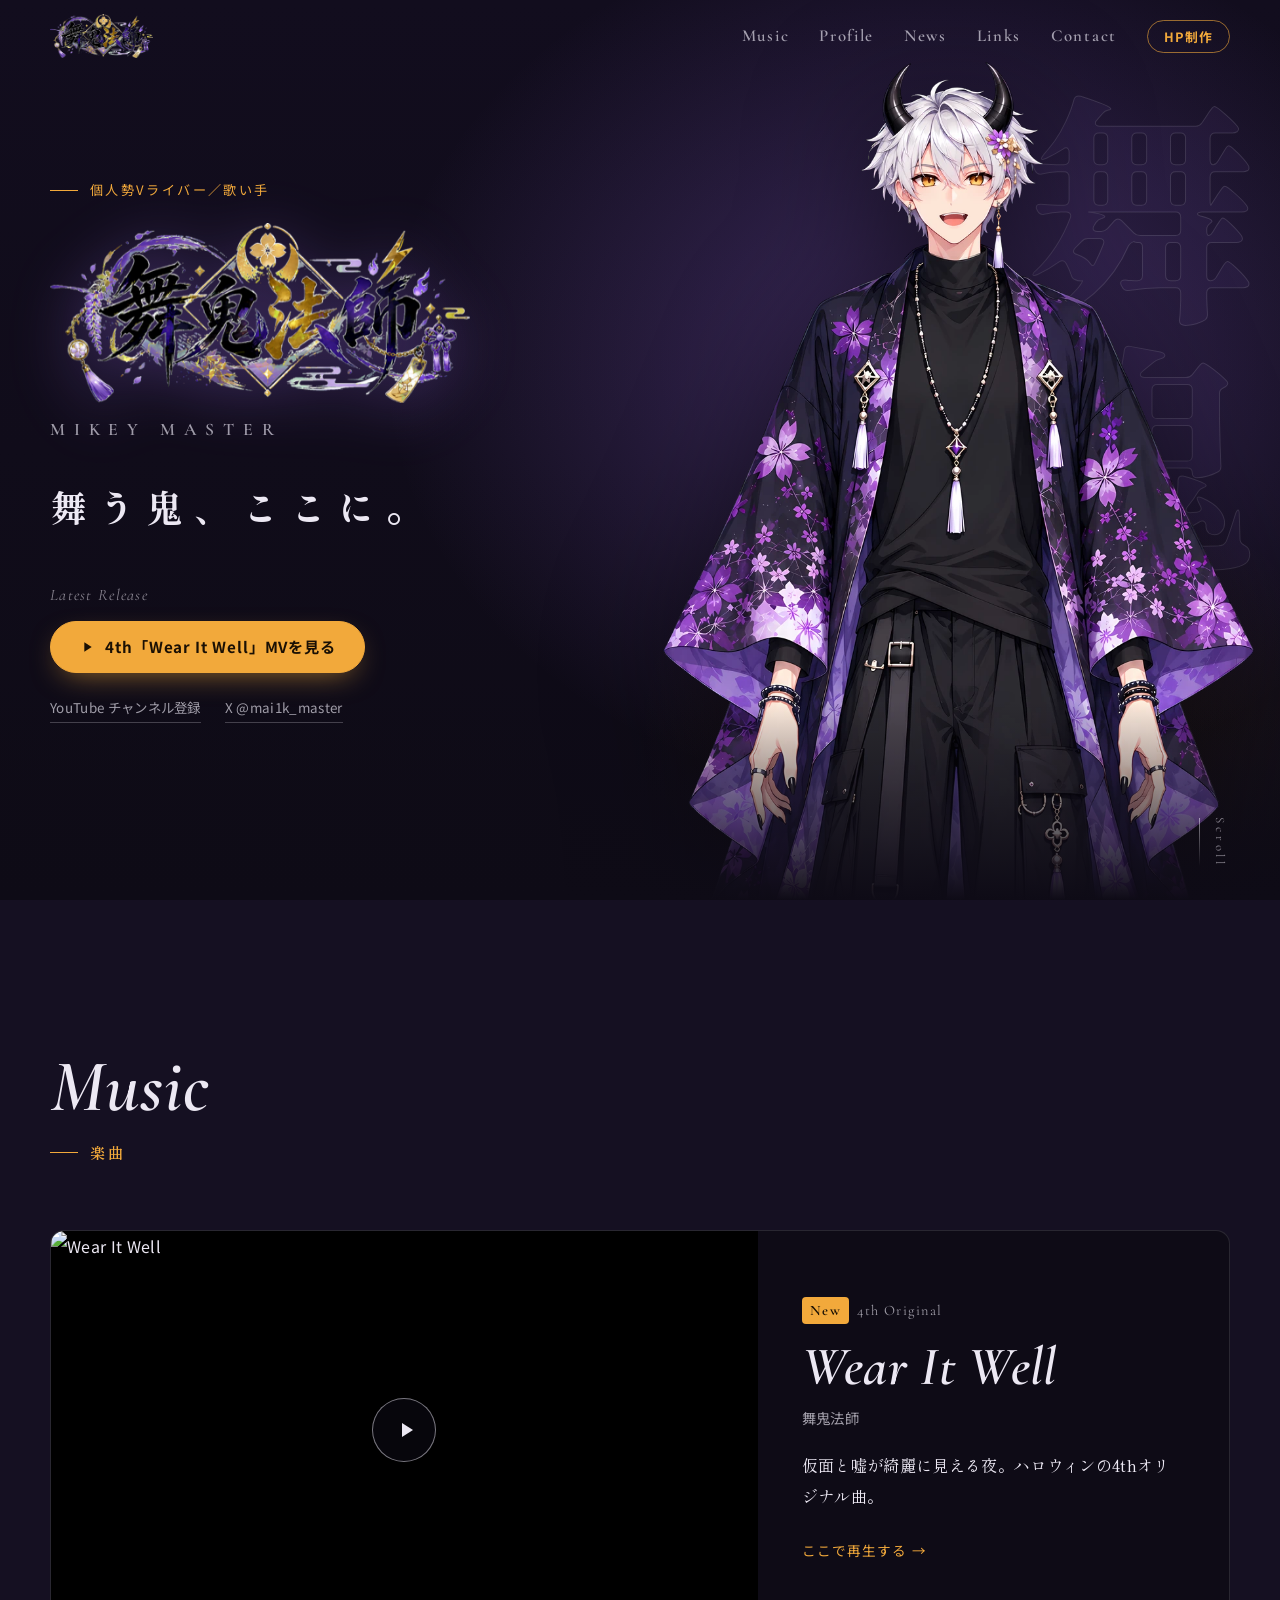
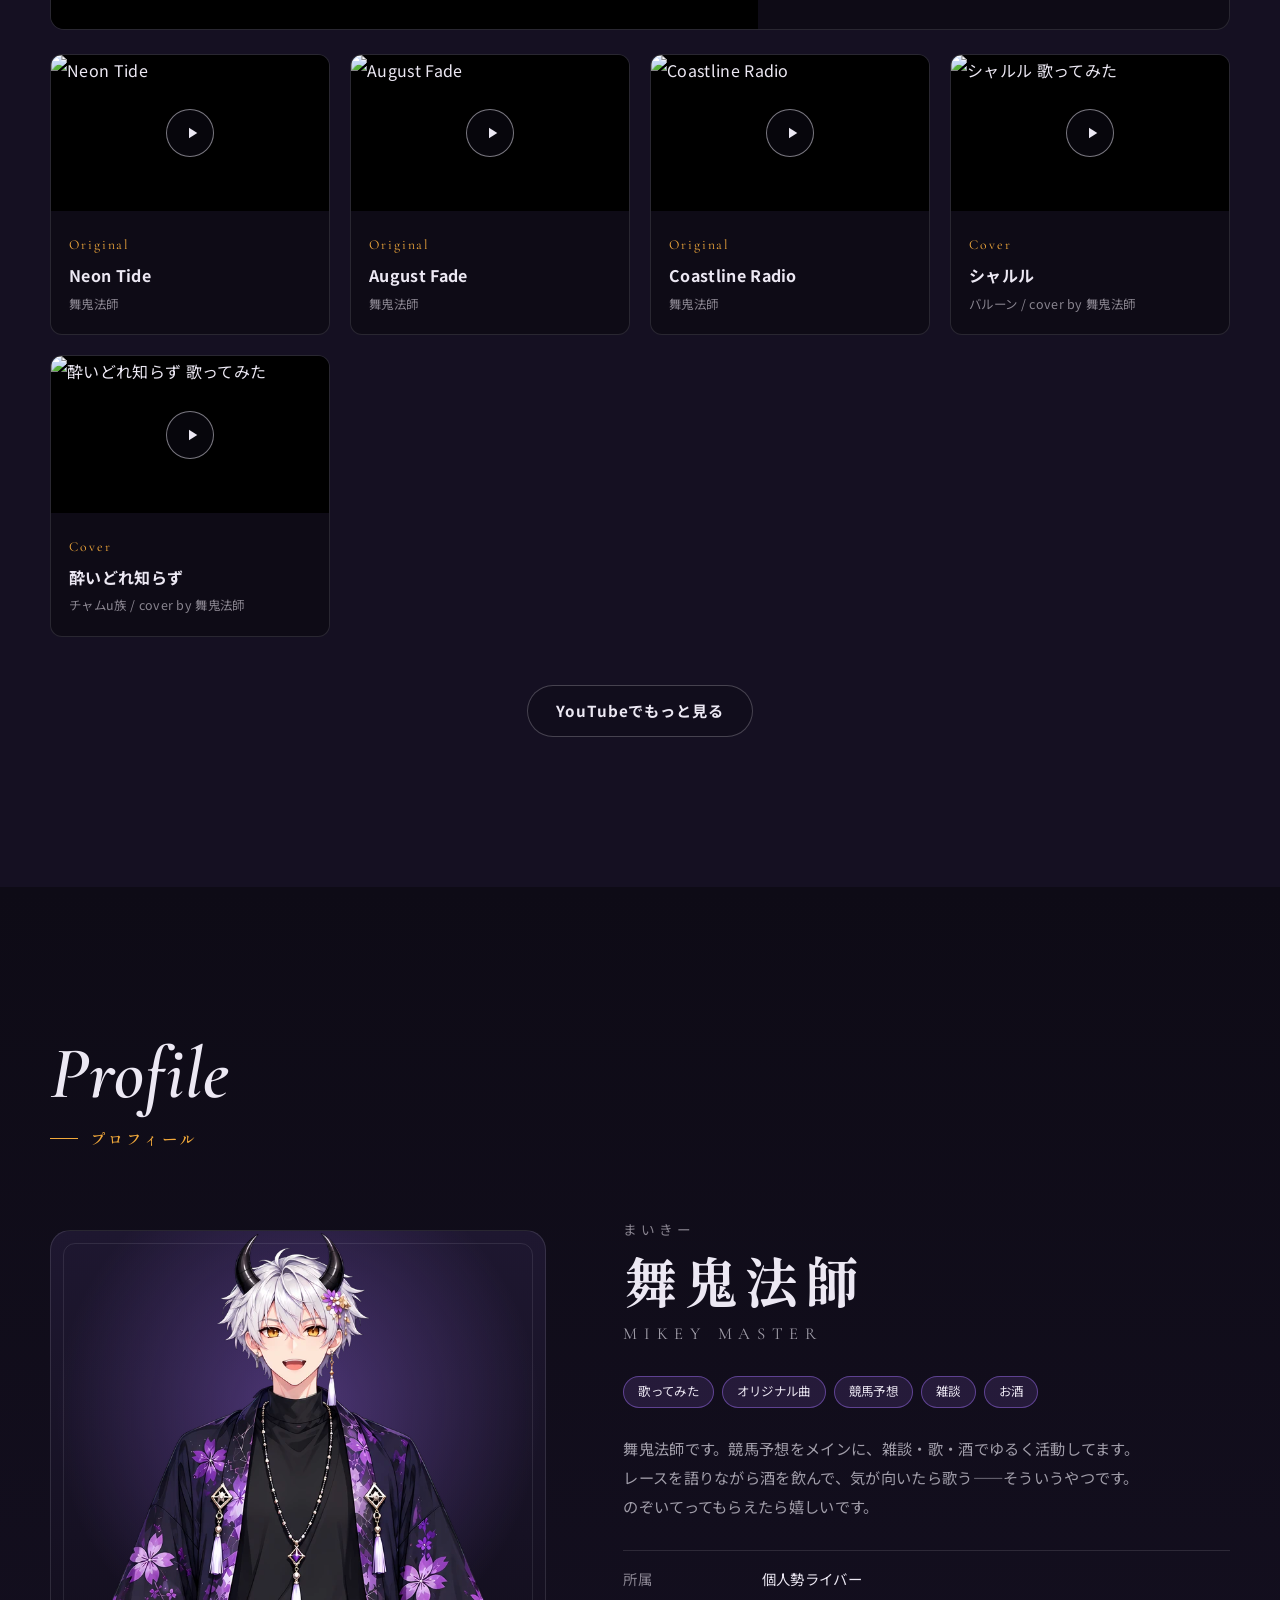
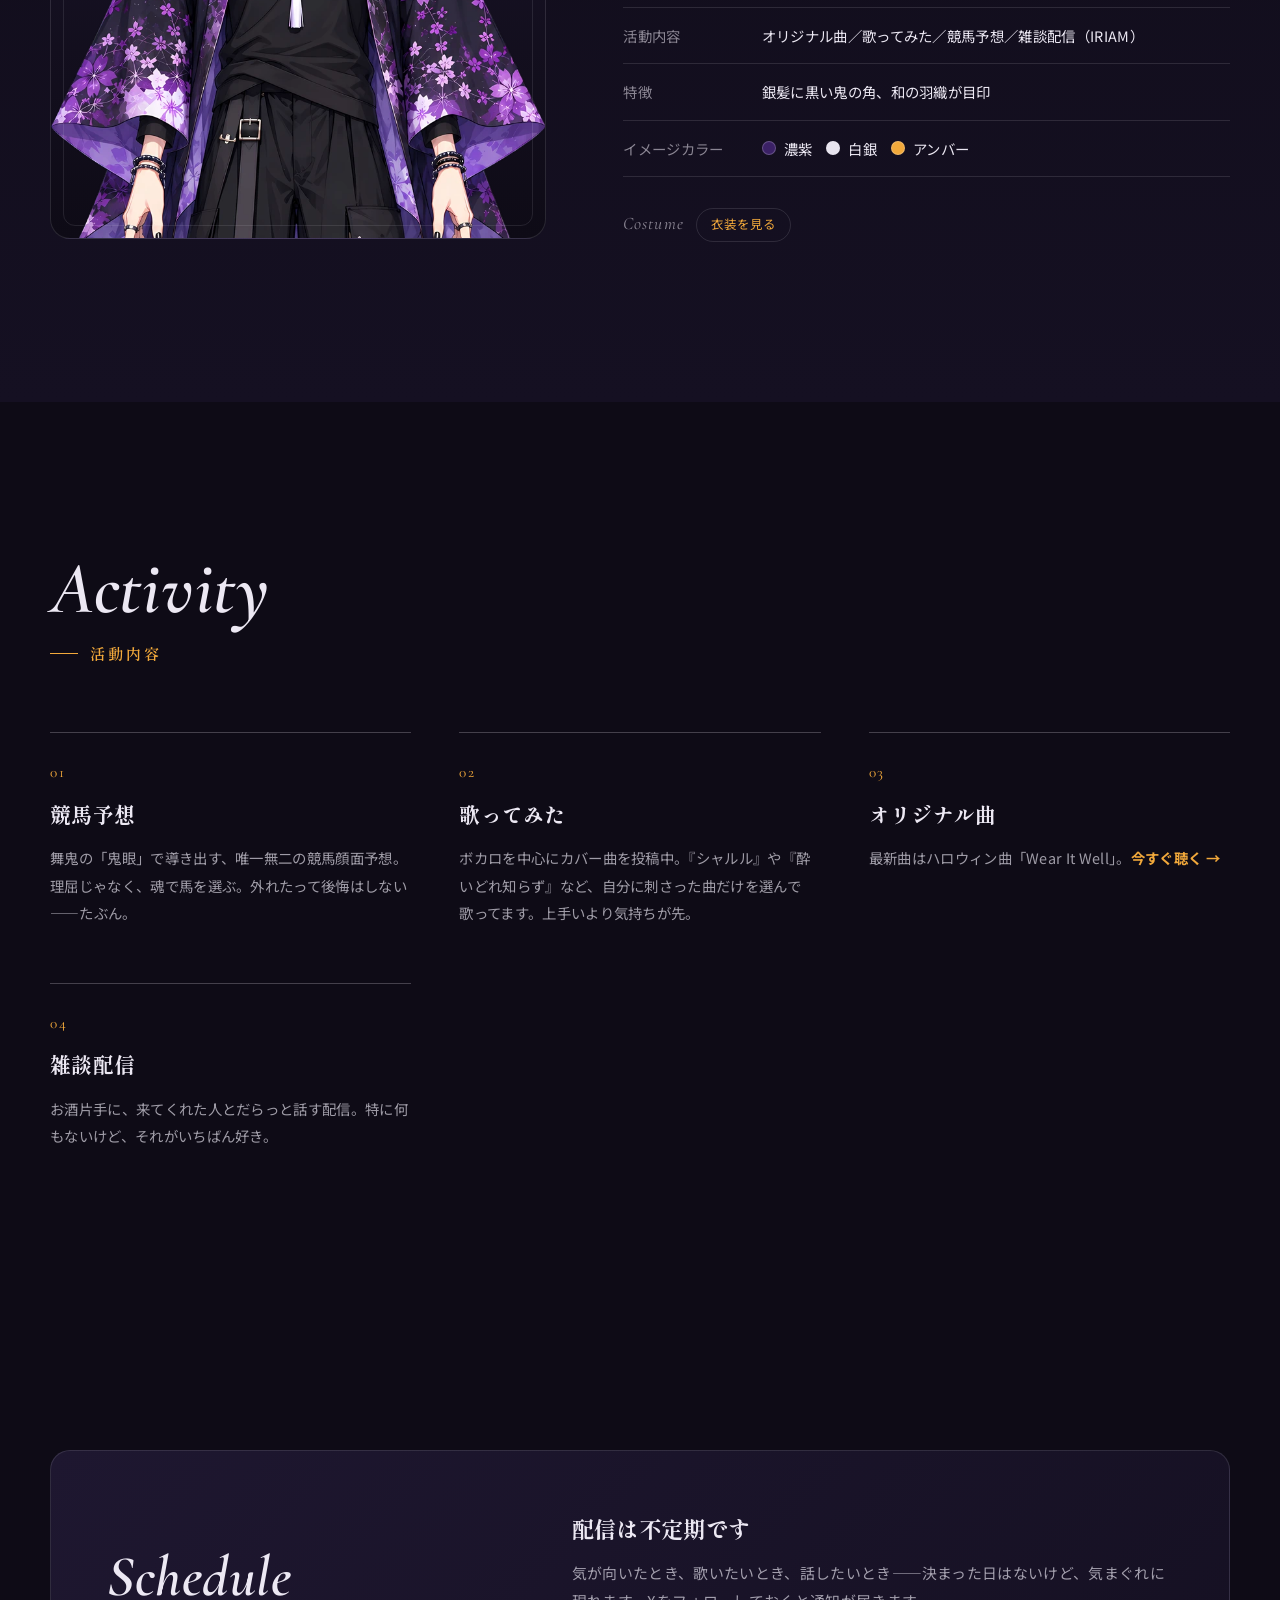
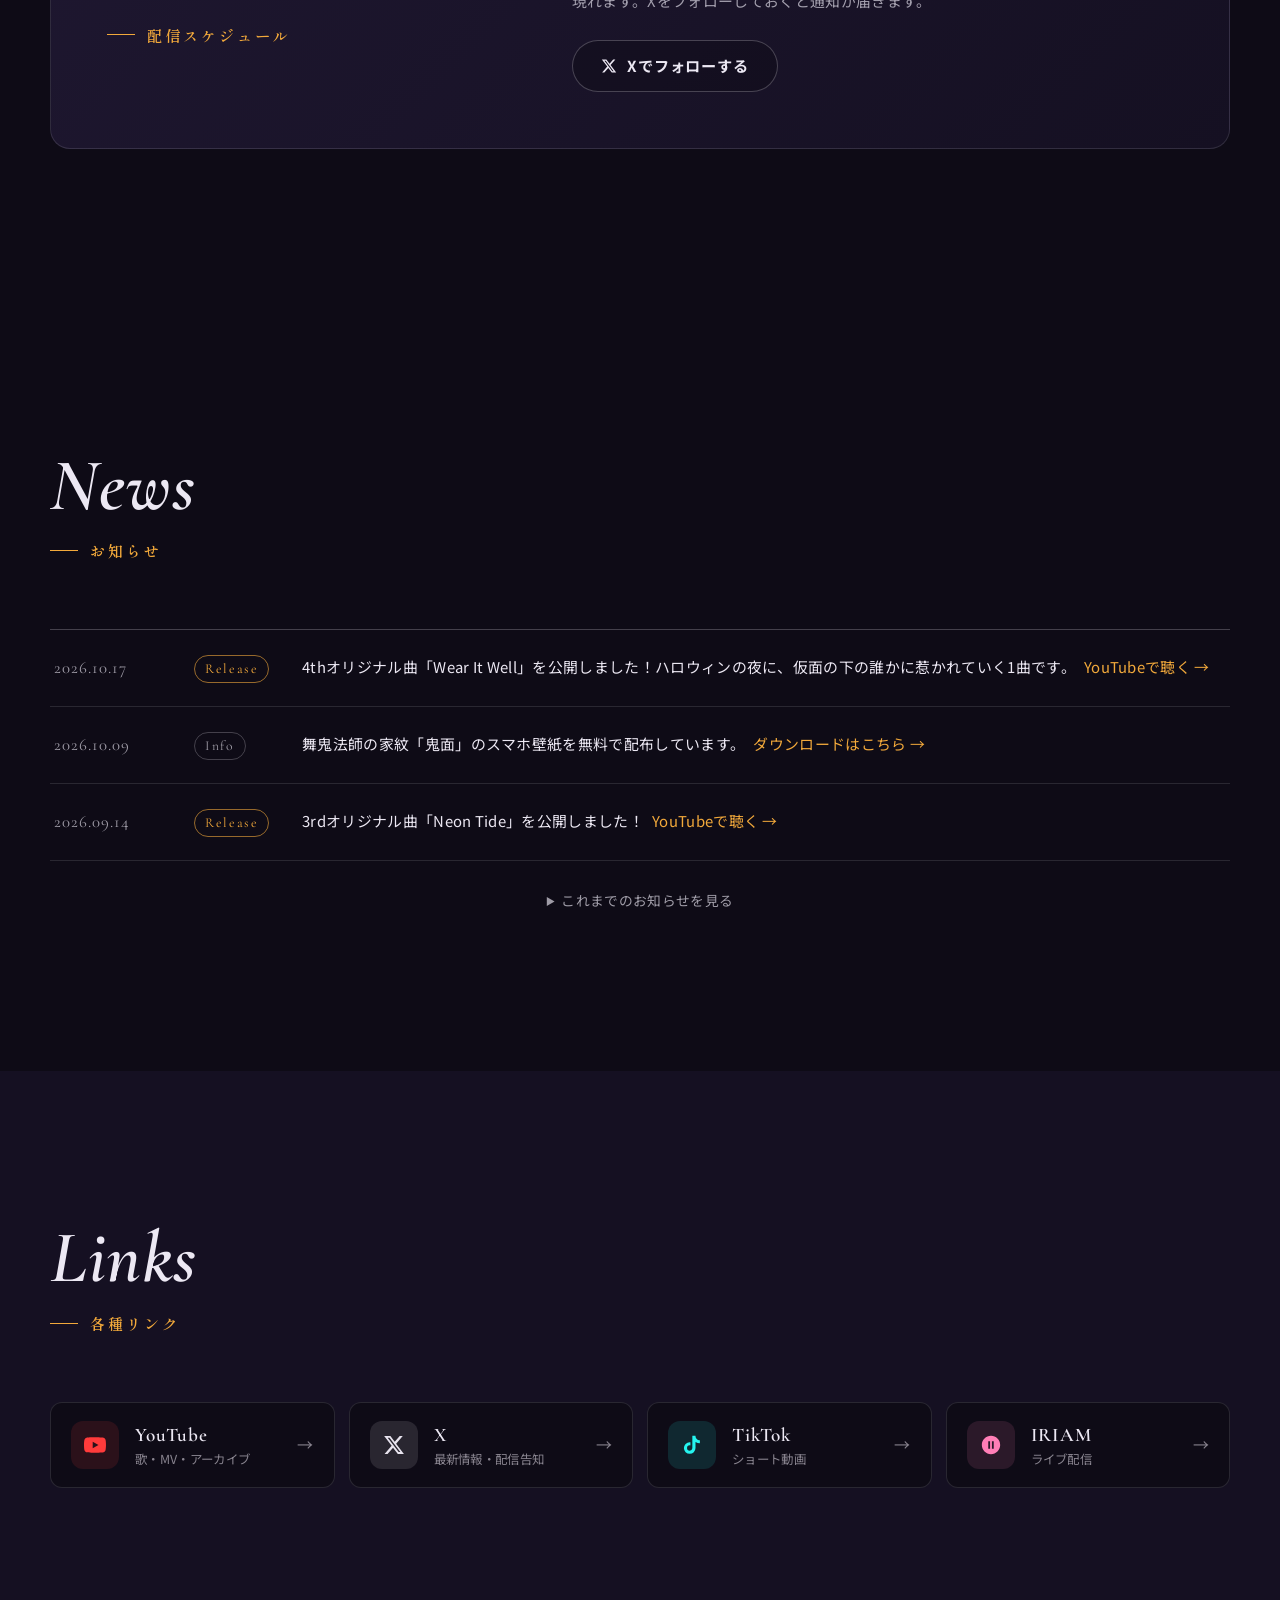
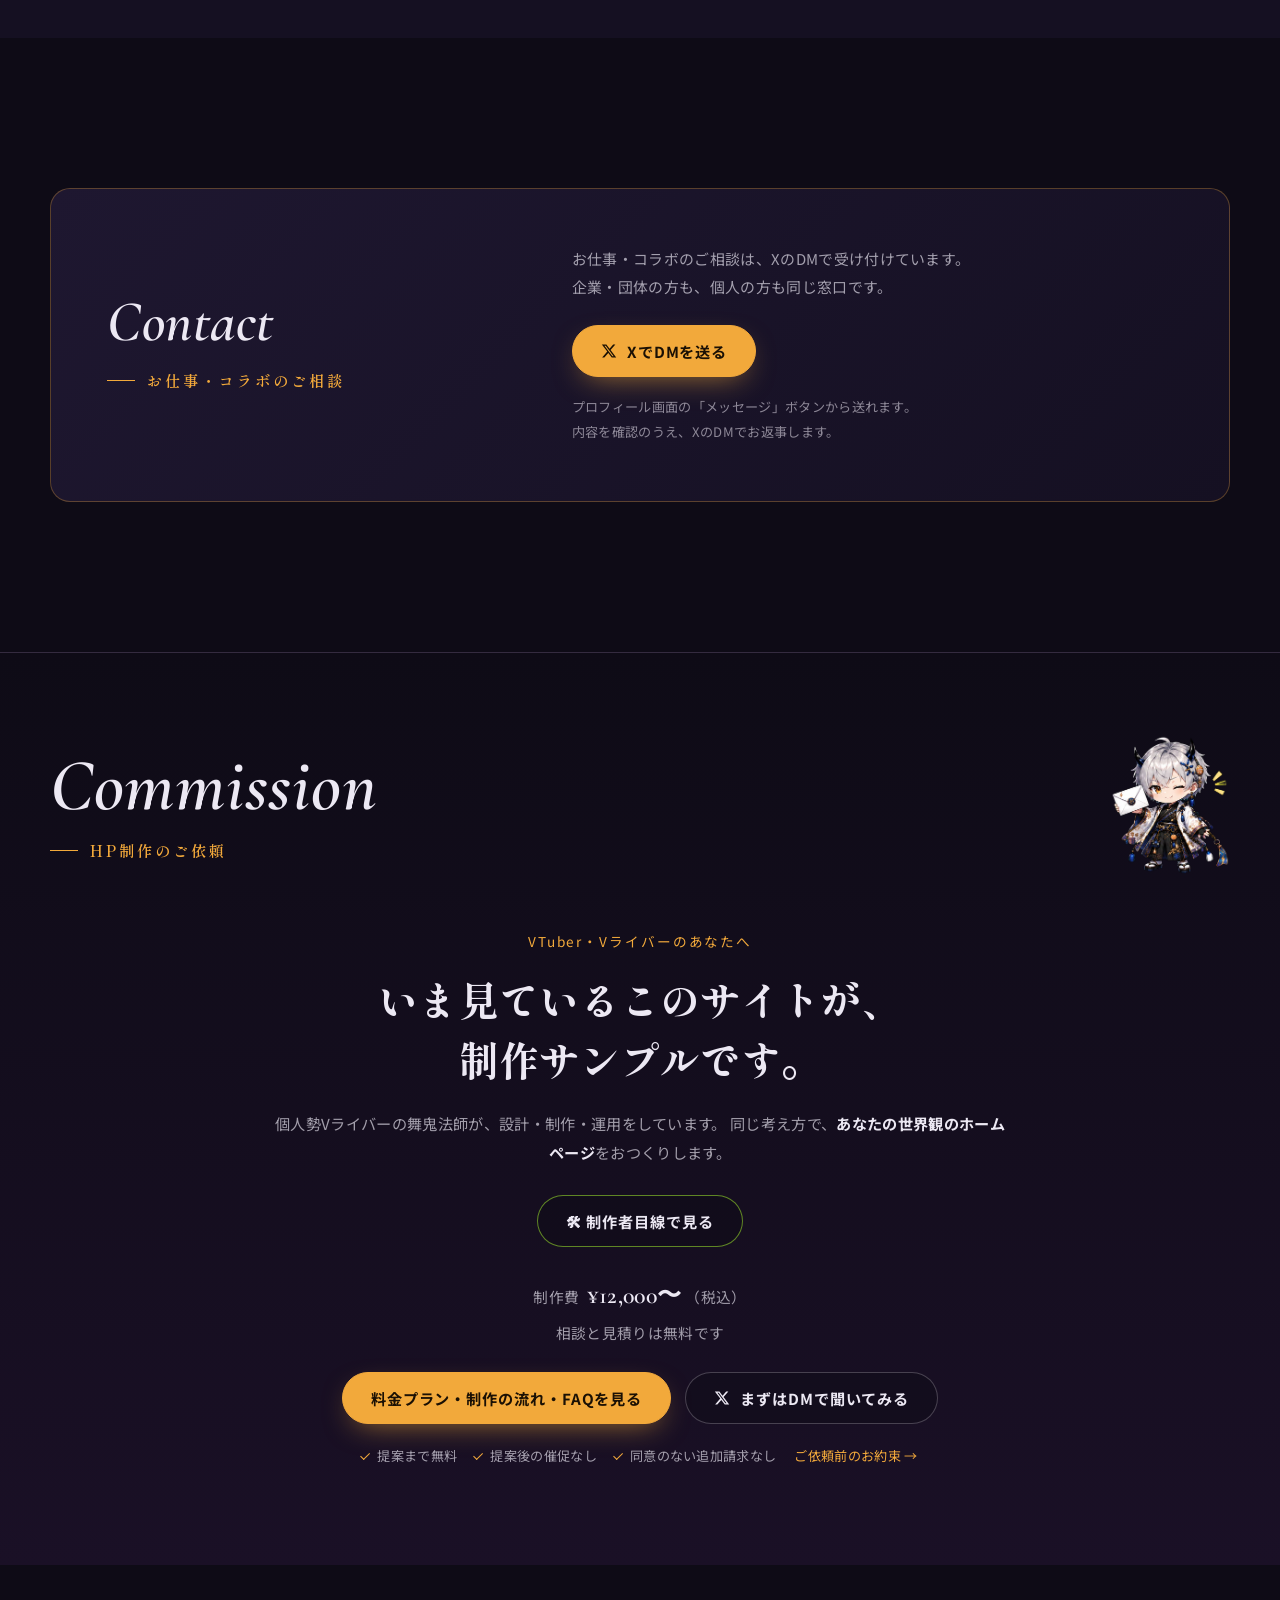
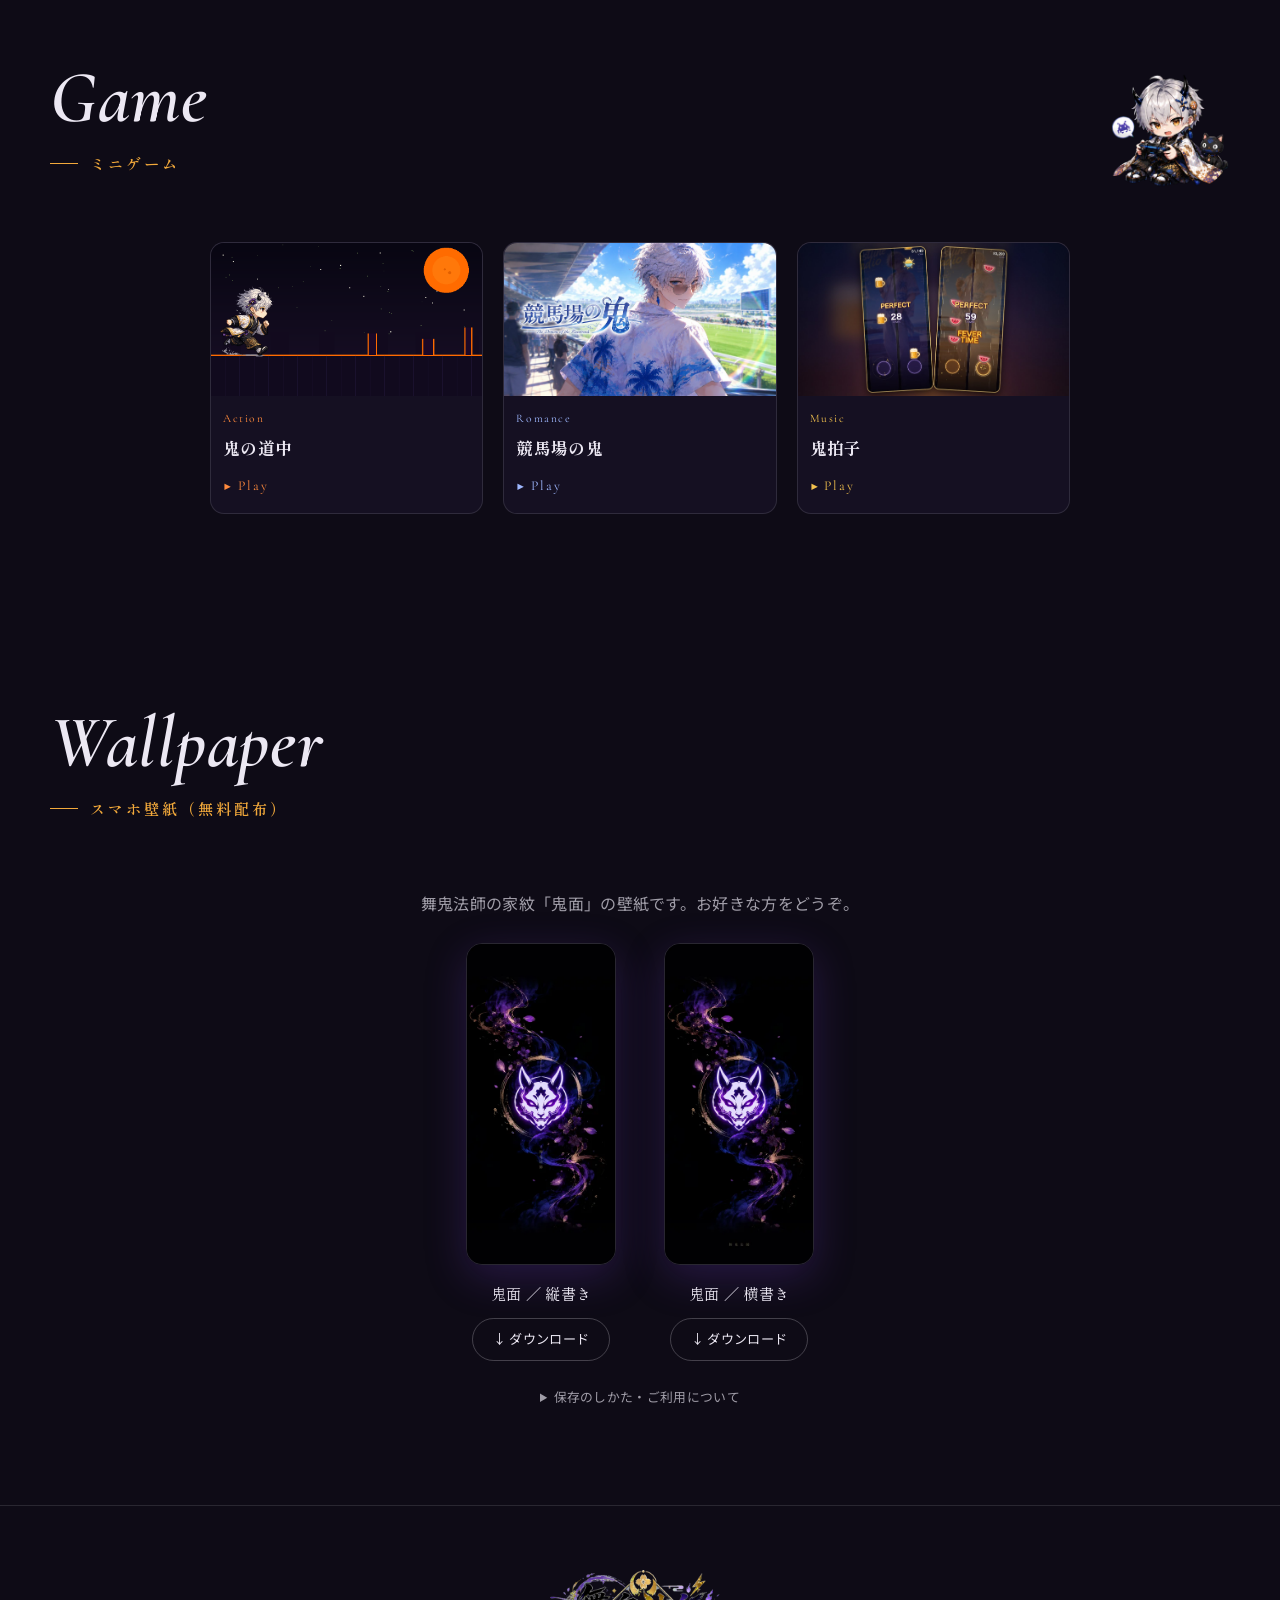
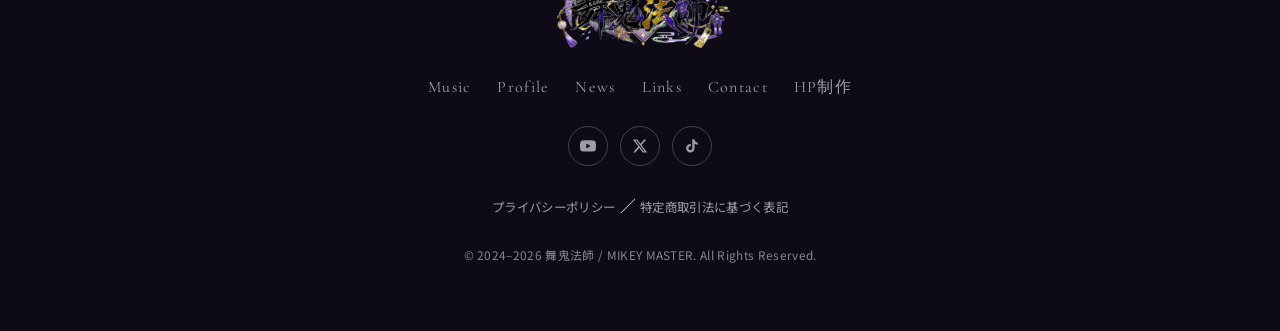
==== commit 5f53d64b: "feat: お知らせを最新3件＋折りたたみに、活動内容をスマホで2列に Co-Authored-By: Claude Fable 5.2 <noreply@anthropic.com>" ====
--- a/index.html
+++ b/index.html
@@ -305,7 +305,7 @@
     </section>
 
     <!-- ===== ACTIVITY ===== -->
-    <section id="activity" class="section activity">
+    <section id="activity" class="section activity two-col">
       <div class="section-inner">
         <div class="sec-head reveal">
           <h2 class="sec-en">Activity</h2>
@@ -381,6 +381,10 @@
             <span class="news-tag is-release">Release</span>
             <p>3rdオリジナル曲「Neon Tide」を公開しました！<a href="/go/neon-tide?src=news" target="_blank" rel="noopener">YouTubeで聴く →</a></p>
           </li>
+        </ul>
+        <details class="news-more">
+          <summary>これまでのお知らせを見る</summary>
+          <ul class="news-list">
           <li class="news-item">
             <time datetime="2026-07">2026.07</time>
             <span class="news-tag is-release">Release</span>
@@ -402,6 +406,7 @@
             <p>公式サイトをリニューアルしました（新ロゴ・新ミニキャラ）。</p>
           </li>
         </ul>
+        </details>
       </div>
     </section>
 
--- a/style.css
+++ b/style.css
@@ -506,3 +506,13 @@
 .commission.compact .commission-intro { margin-bottom: 26px; }
 .commission-price-line { text-align: center; color: var(--muted); font-size: 0.92rem; margin-bottom: 26px; }
 .commission-price-line strong { color: var(--silver); font-family: var(--latin); font-size: 1.5rem; font-weight: 600; margin: 0 4px; }
+details.news-more { margin-top: 18px; }
+details.news-more > summary { cursor: pointer; color: var(--muted); font-size: 0.86rem; text-align: center; padding: 8px 0; }
+details.news-more[open] > summary { margin-bottom: 10px; }
+details.news-more .news-list { border-top: 1px solid var(--line); }
+@media (max-width: 600px) {
+  .activity.two-col .activity-list { grid-template-columns: repeat(2, minmax(0, 1fr)); gap: 26px 18px; }
+  .activity.two-col .activity-item { padding-top: 16px; }
+  .activity.two-col .activity-item h3 { font-size: 1.08rem; margin: 6px 0 8px; }
+  .activity.two-col .activity-item p { font-size: 0.8rem; line-height: 1.75; }
+}
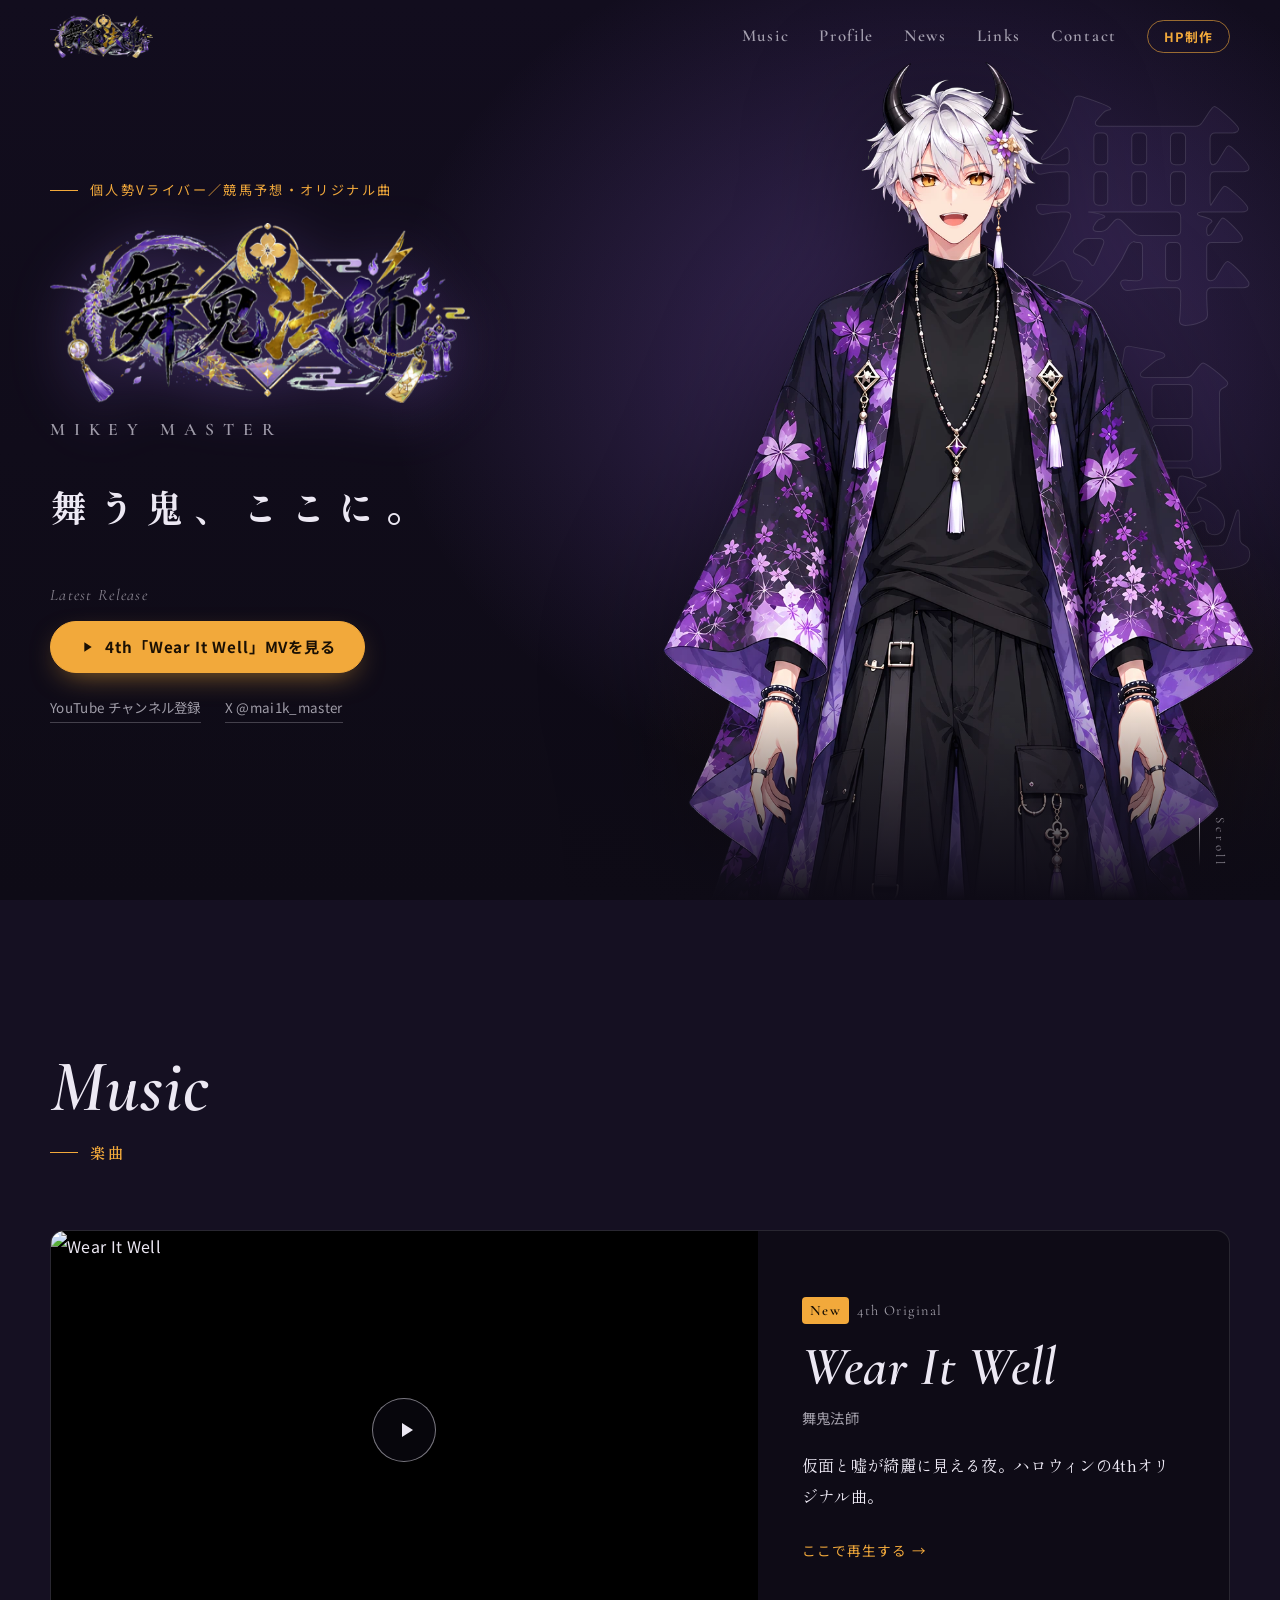
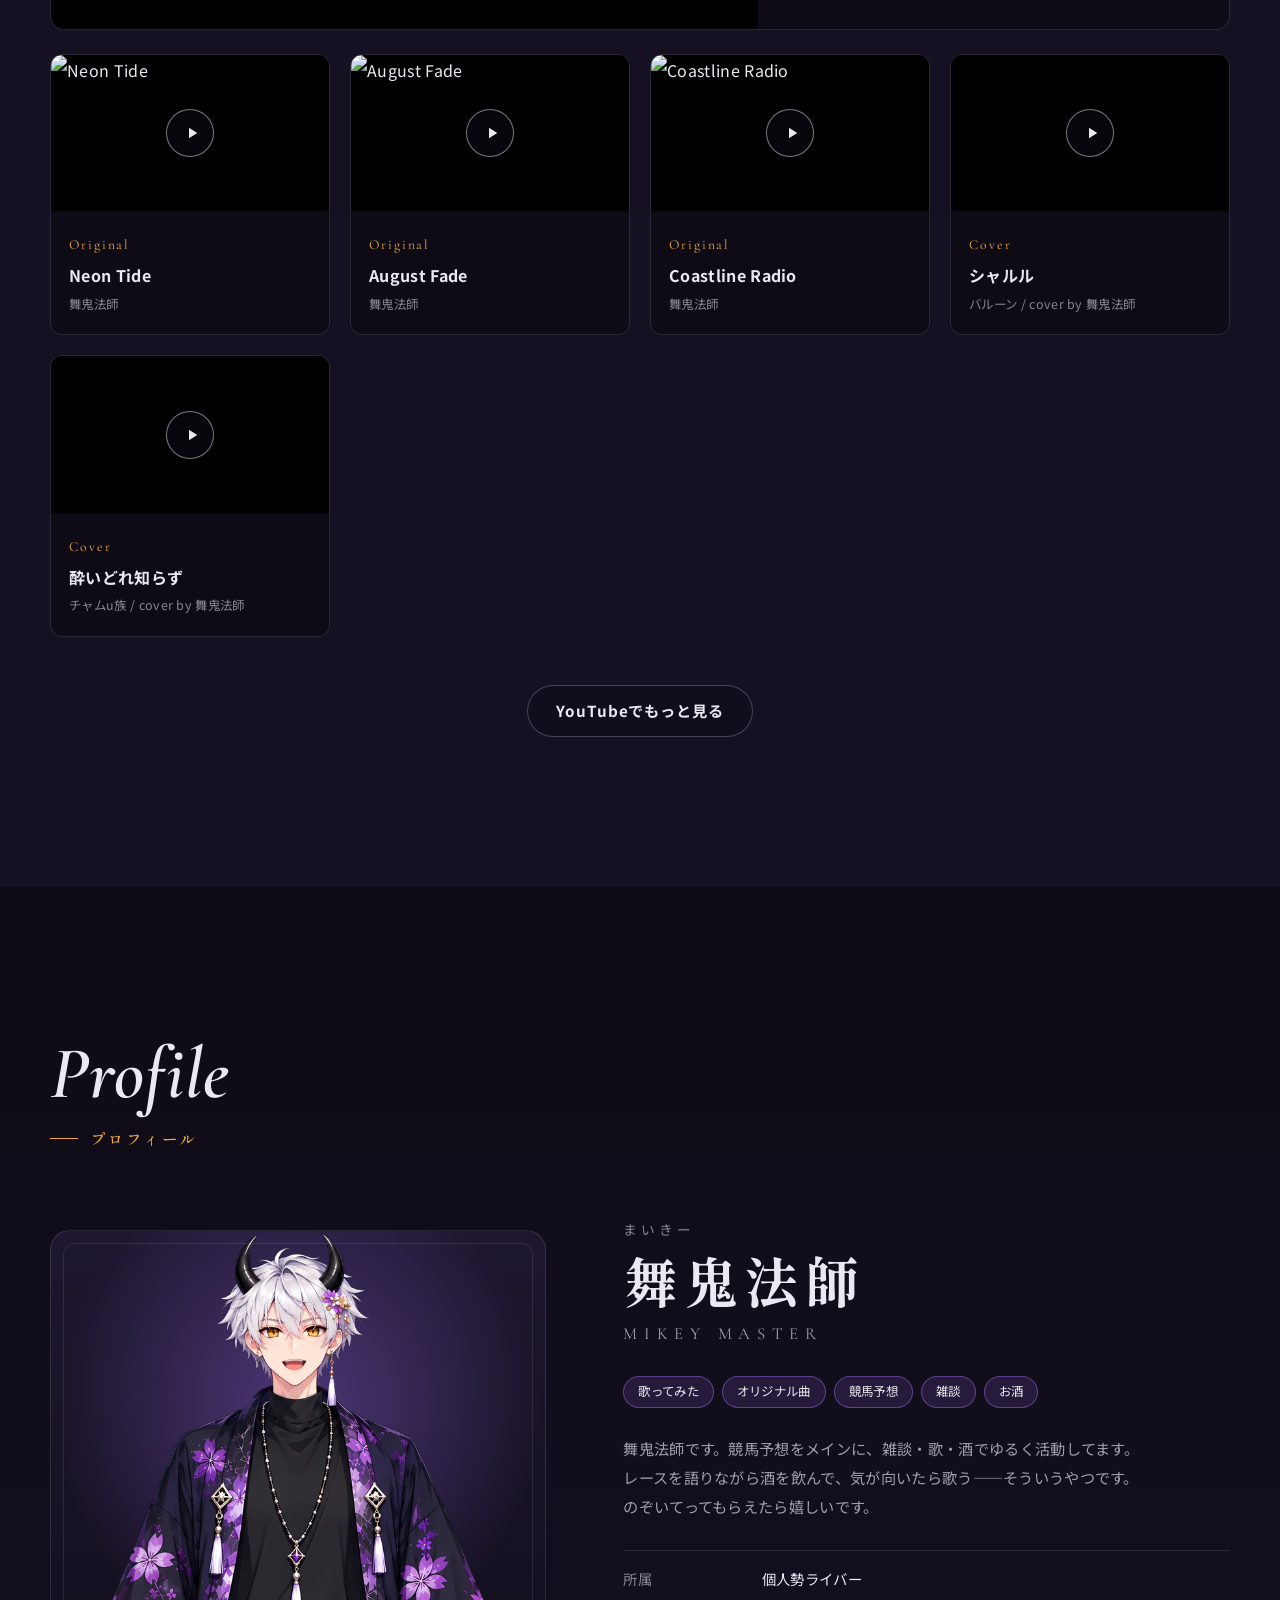
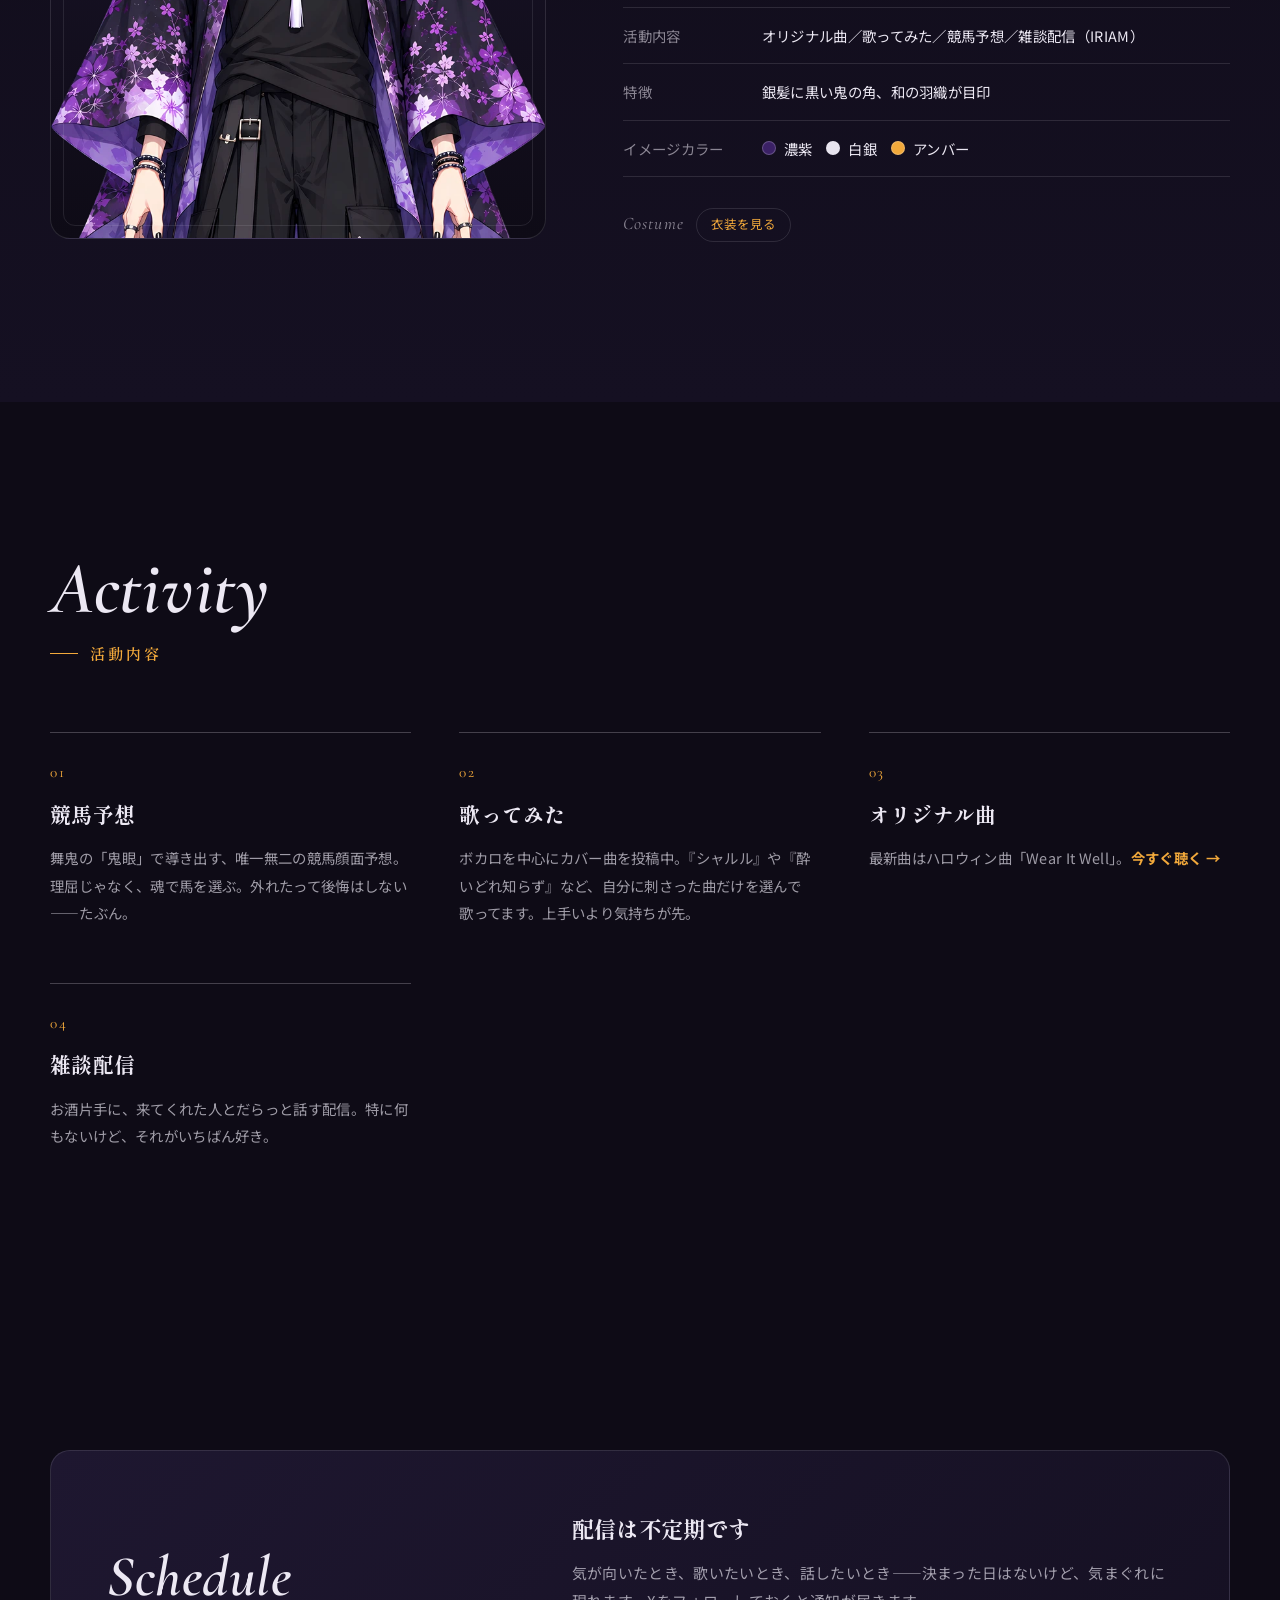
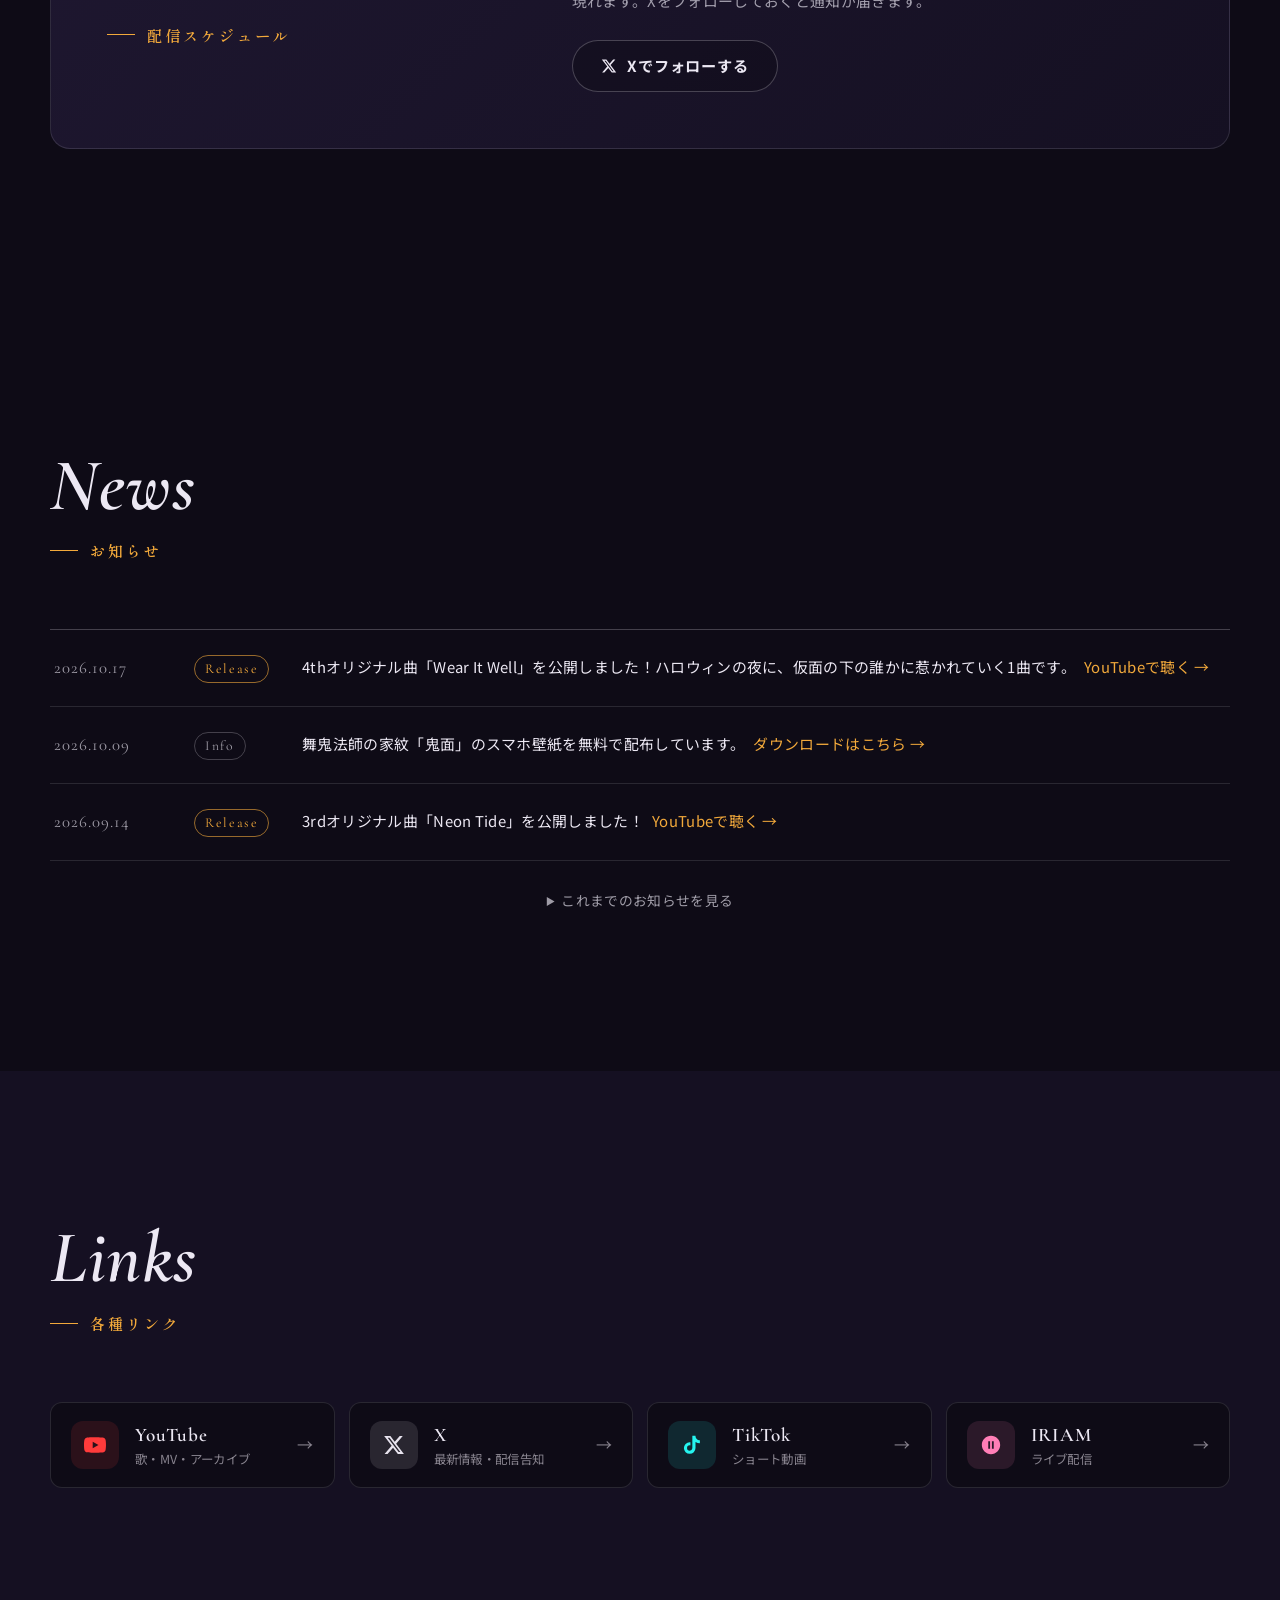
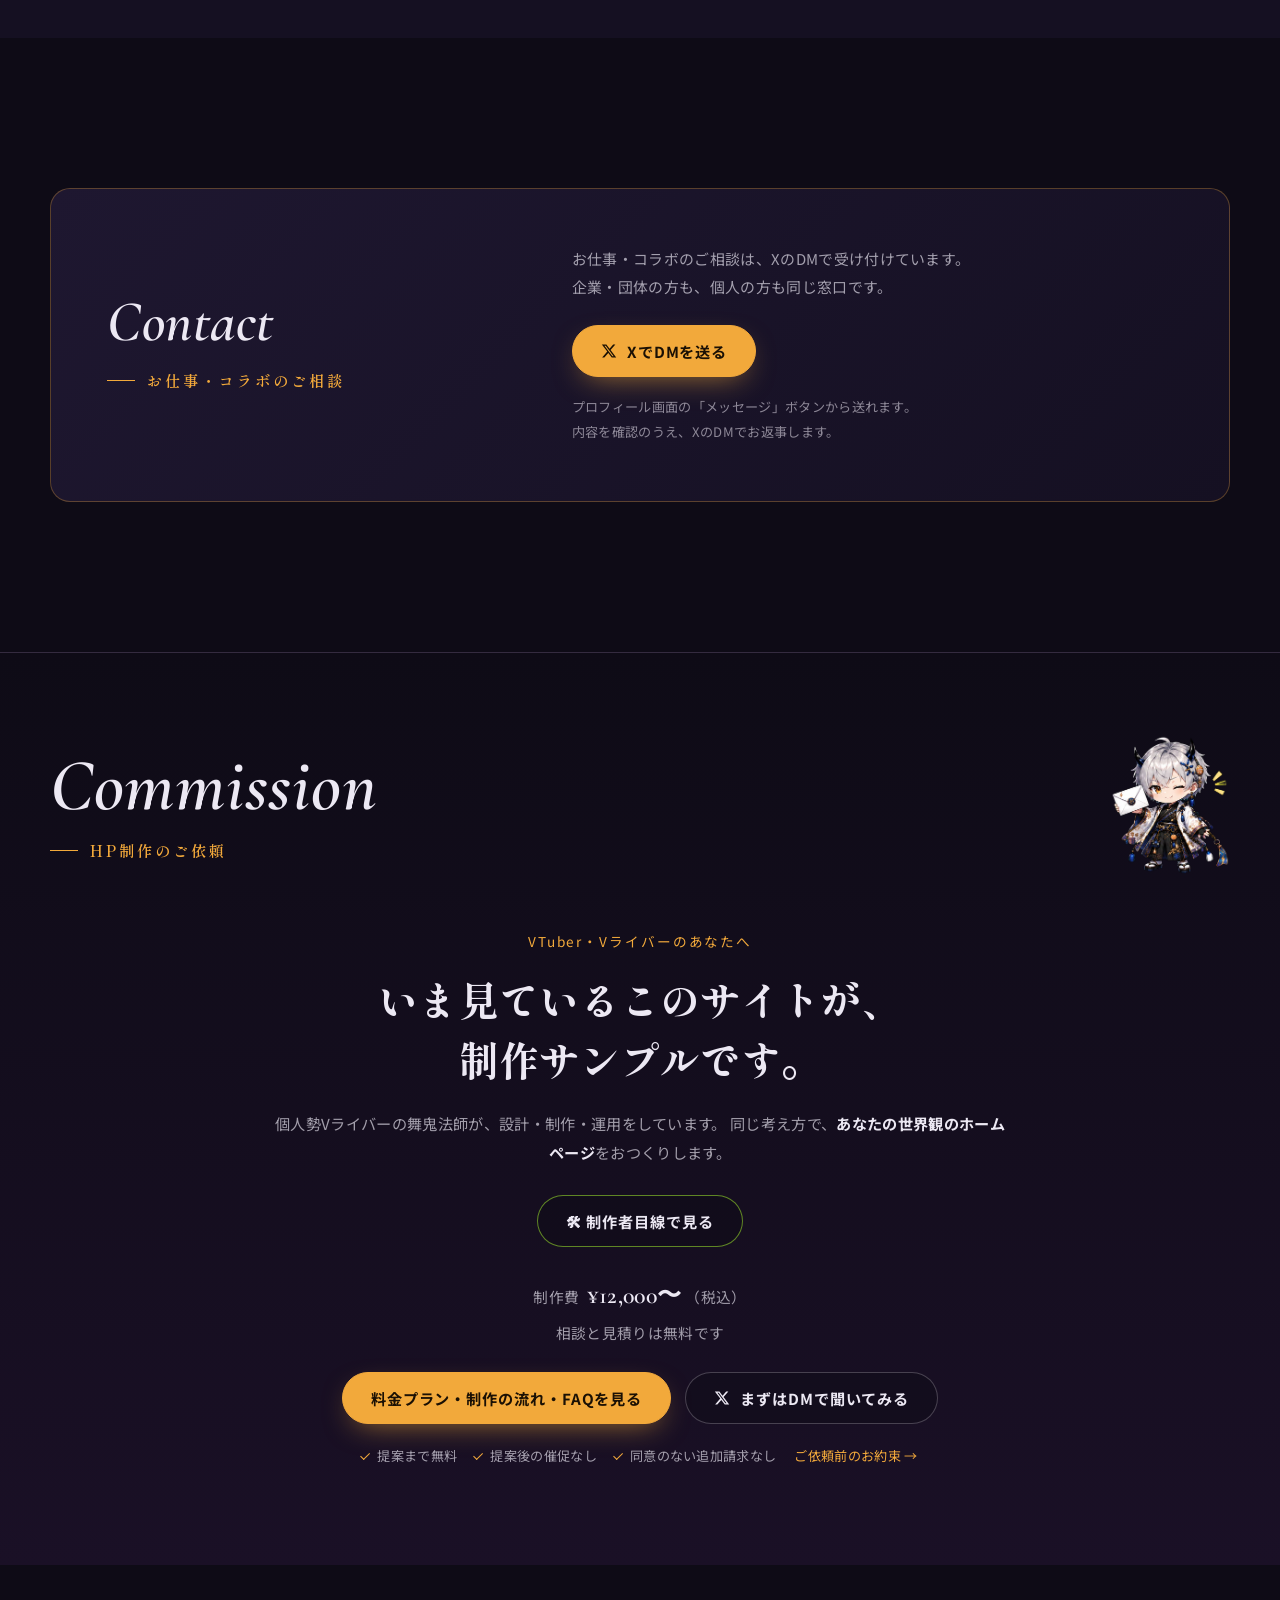
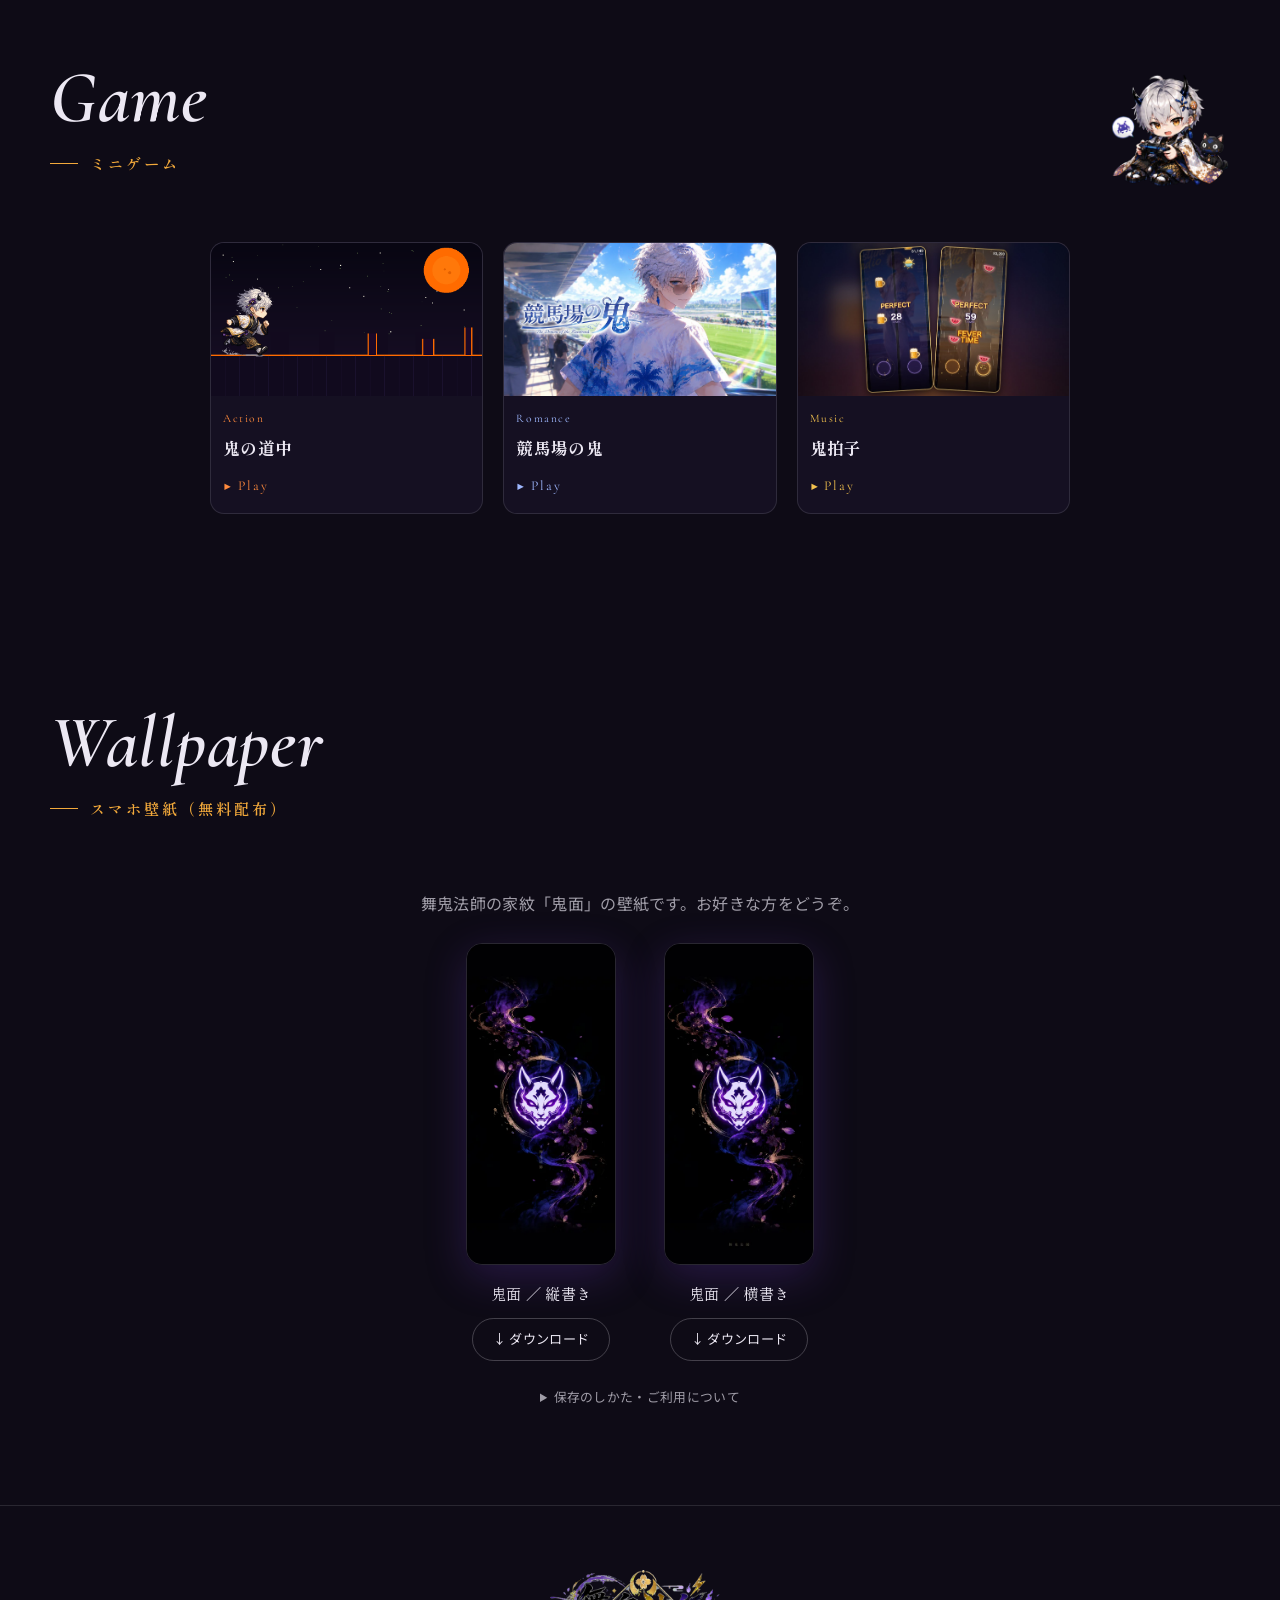
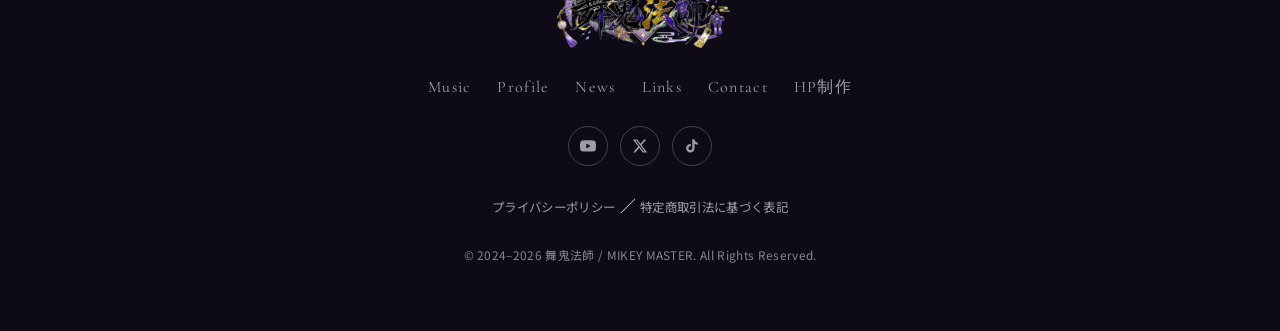
==== commit cdb80509: "feat: 肩書きから「歌い手」を外し「個人勢Vライバー／競馬予想・オリジナル曲」に統一（サイト・LP・ゲームの説明文・OGP画像・LPの作例画像） Co-Authored-By: Claude Fa" ====
--- a/index.html
+++ b/index.html
@@ -3,21 +3,21 @@
 <head>
   <meta charset="UTF-8">
   <meta name="viewport" content="width=device-width, initial-scale=1.0, viewport-fit=cover">
-  <title>舞鬼法師（まいきー）｜歌い手・Vライバー 公式サイト</title>
-  <meta name="description" content="舞鬼法師（まいきー / MIKEY MASTER）公式サイト。歌ってみた・オリジナル曲・競馬予想で活動する個人勢Vライバー / 歌い手。4thオリジナル曲『Wear It Well』公開、『Neon Tide』『August Fade』『Coastline Radio』も配信中。">
+  <title>舞鬼法師（まいきー）｜個人勢Vライバー 公式サイト</title>
+  <meta name="description" content="舞鬼法師（まいきー / MIKEY MASTER）公式サイト。競馬予想・オリジナル曲・歌ってみたで活動する個人勢Vライバー。4thオリジナル曲『Wear It Well』公開、『Neon Tide』『August Fade』『Coastline Radio』も配信中。">
   <meta name="theme-color" content="#0e0b16">
   <link rel="canonical" href="https://mikey-master.pages.dev/">
 
   <!-- OGP -->
   <meta property="og:type" content="website">
   <meta property="og:url" content="https://mikey-master.pages.dev/">
-  <meta property="og:title" content="舞鬼法師（まいきー）｜歌い手・Vライバー 公式サイト">
-  <meta property="og:description" content="歌ってみた・オリジナル曲・競馬予想で活動する個人勢Vライバー / 歌い手。4thオリジナル曲『Wear It Well』公開、『Neon Tide』『August Fade』『Coastline Radio』も配信中。">
-  <meta property="og:image" content="https://mikey-master.pages.dev/assets/images/og/og-image.png">
+  <meta property="og:title" content="舞鬼法師（まいきー）｜個人勢Vライバー 公式サイト">
+  <meta property="og:description" content="競馬予想・オリジナル曲・歌ってみたで活動する個人勢Vライバー。4thオリジナル曲『Wear It Well』公開、『Neon Tide』『August Fade』『Coastline Radio』も配信中。">
+  <meta property="og:image" content="https://mikey-master.pages.dev/assets/images/og/og-image.png?v=2">
   <meta property="og:image:width" content="1200">
   <meta property="og:image:height" content="630">
   <meta property="og:image:alt" content="舞鬼法師 公式サイト。銀髪に鬼の角、紫の羽織の立ち絵と筆文字ロゴ">
-  <meta name="twitter:image" content="https://mikey-master.pages.dev/assets/images/og/og-image.png">
+  <meta name="twitter:image" content="https://mikey-master.pages.dev/assets/images/og/og-image.png?v=2">
   <meta property="og:site_name" content="舞鬼法師 | MIKEY MASTER">
   <meta name="twitter:card" content="summary_large_image">
   <meta name="twitter:site" content="@mai1k_master">
@@ -36,8 +36,8 @@
         "name": "舞鬼法師",
         "alternateName": ["まいきー", "MIKEY MASTER"],
         "url": "https://mikey-master.pages.dev/",
-        "image": "https://mikey-master.pages.dev/assets/images/og/og-image.png",
-        "description": "オリジナル曲・歌ってみた・競馬予想で活動する個人勢Vライバー / 歌い手",
+        "image": "https://mikey-master.pages.dev/assets/images/og/og-image.png?v=2",
+        "description": "競馬予想・オリジナル曲・歌ってみたで活動する個人勢Vライバー",
         "sameAs": [
           "https://x.com/mai1k_master",
           "https://www.youtube.com/@mikey-master",
@@ -149,7 +149,7 @@
       </div>
       <div class="hero-inner">
         <div class="hero-text">
-          <p class="hero-eyebrow">個人勢Vライバー／歌い手</p>
+          <p class="hero-eyebrow">個人勢Vライバー／競馬予想・オリジナル曲</p>
           <h1 class="hero-title">
             <img src="assets/images/maiki-logo.png" alt="舞鬼法師" width="480" height="206">
             <span class="hero-title-en">MIKEY MASTER</span>
